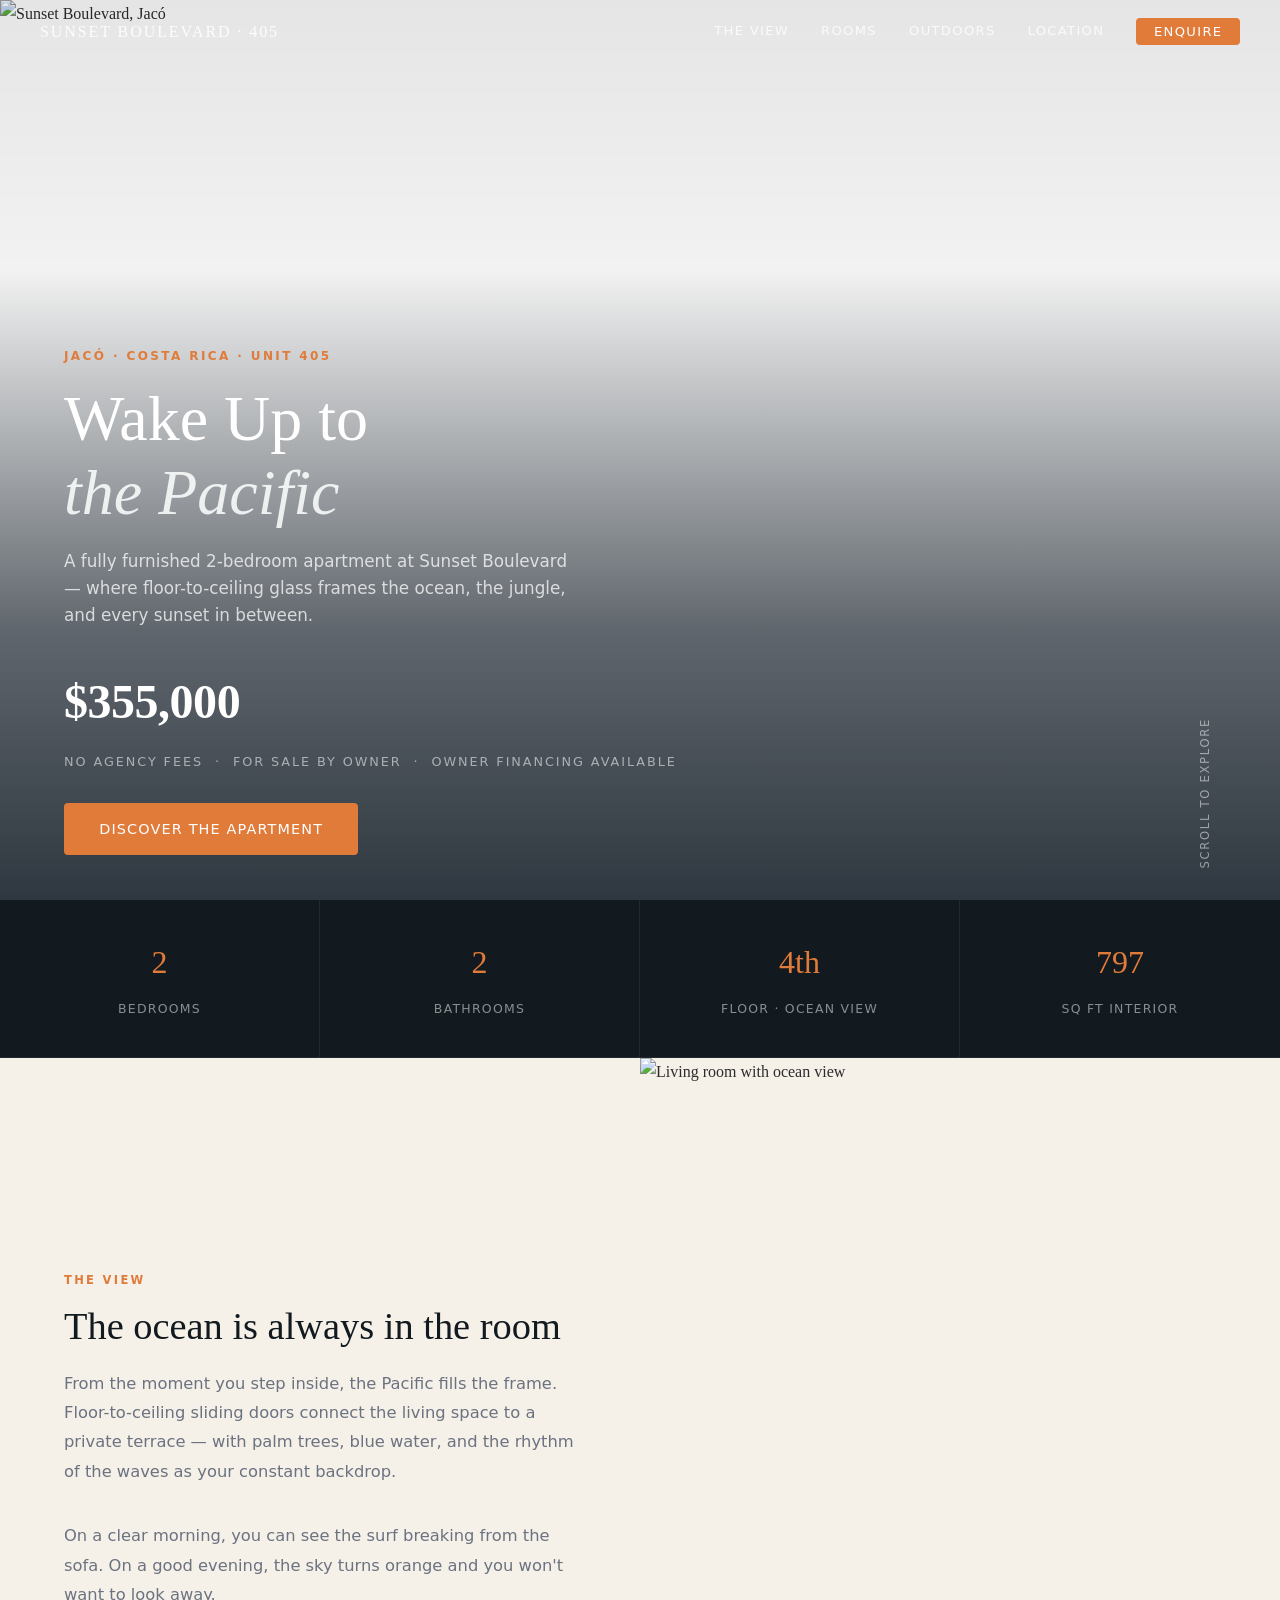
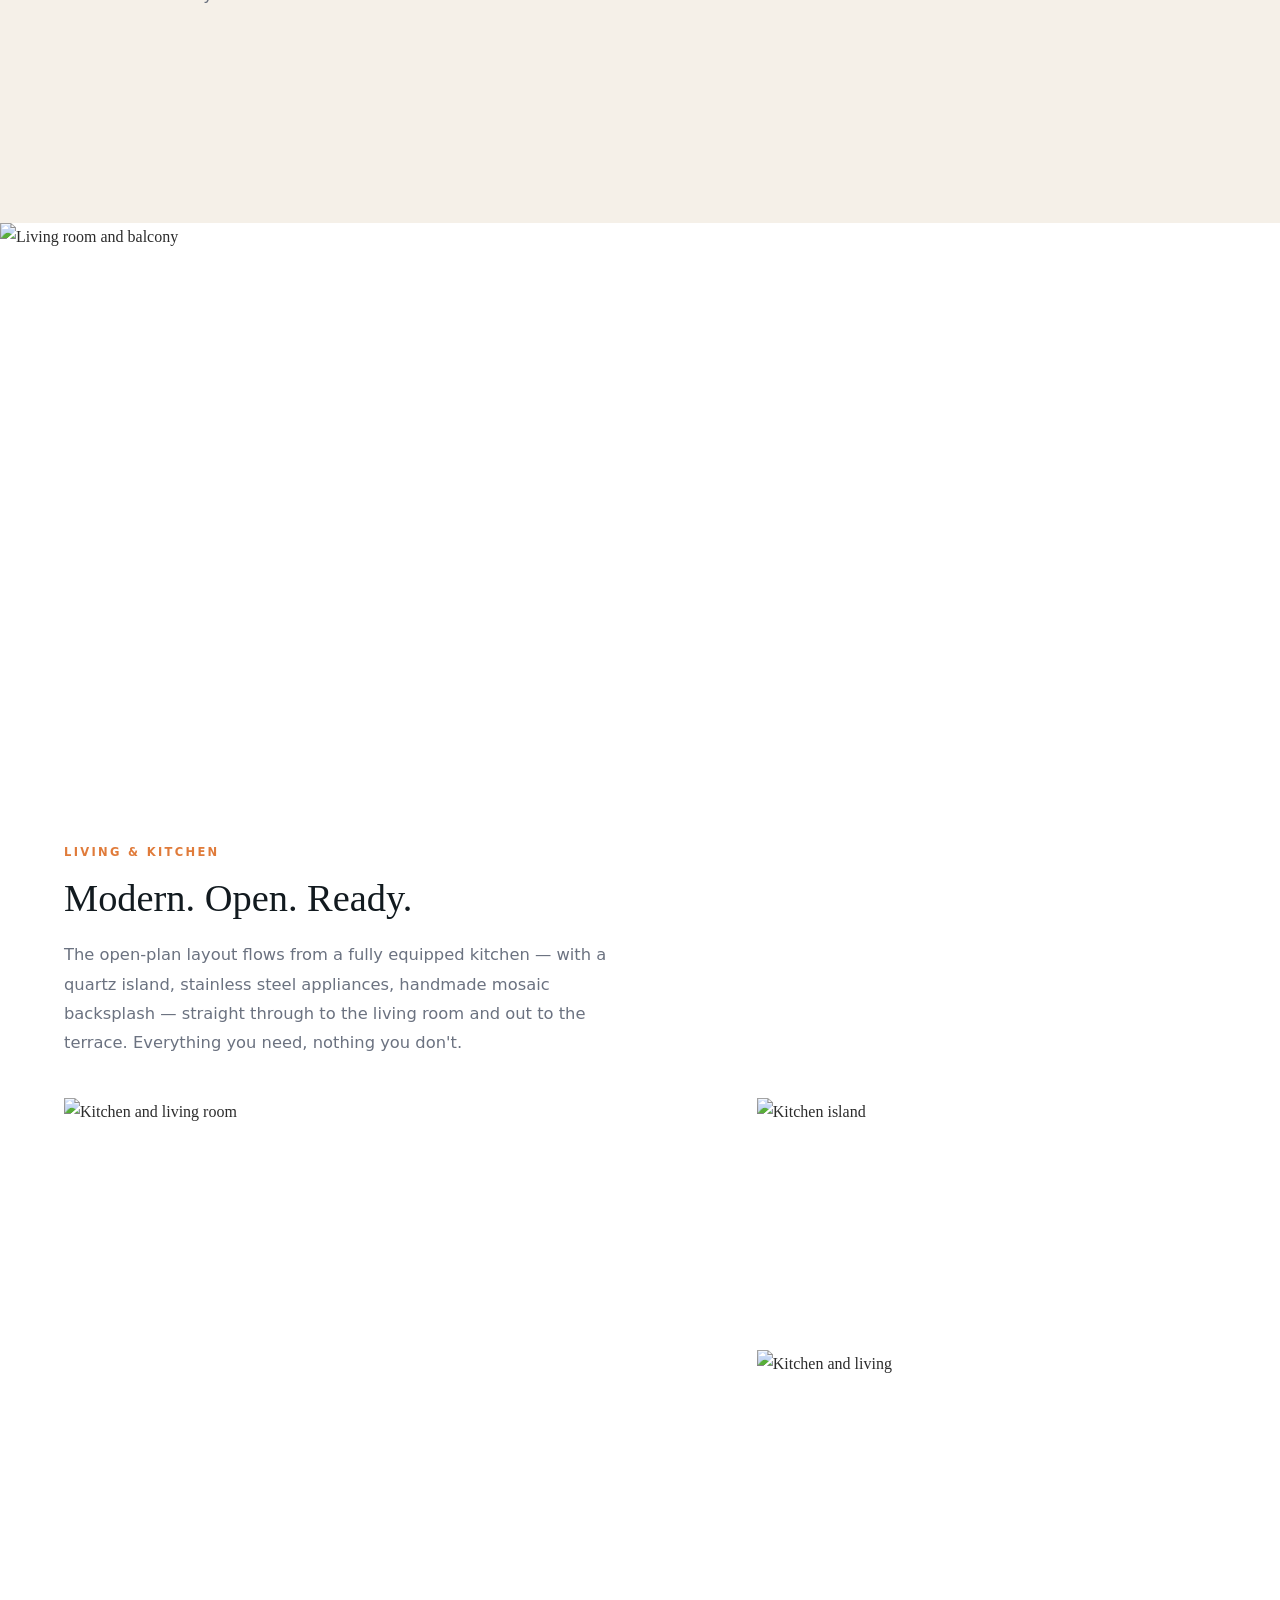
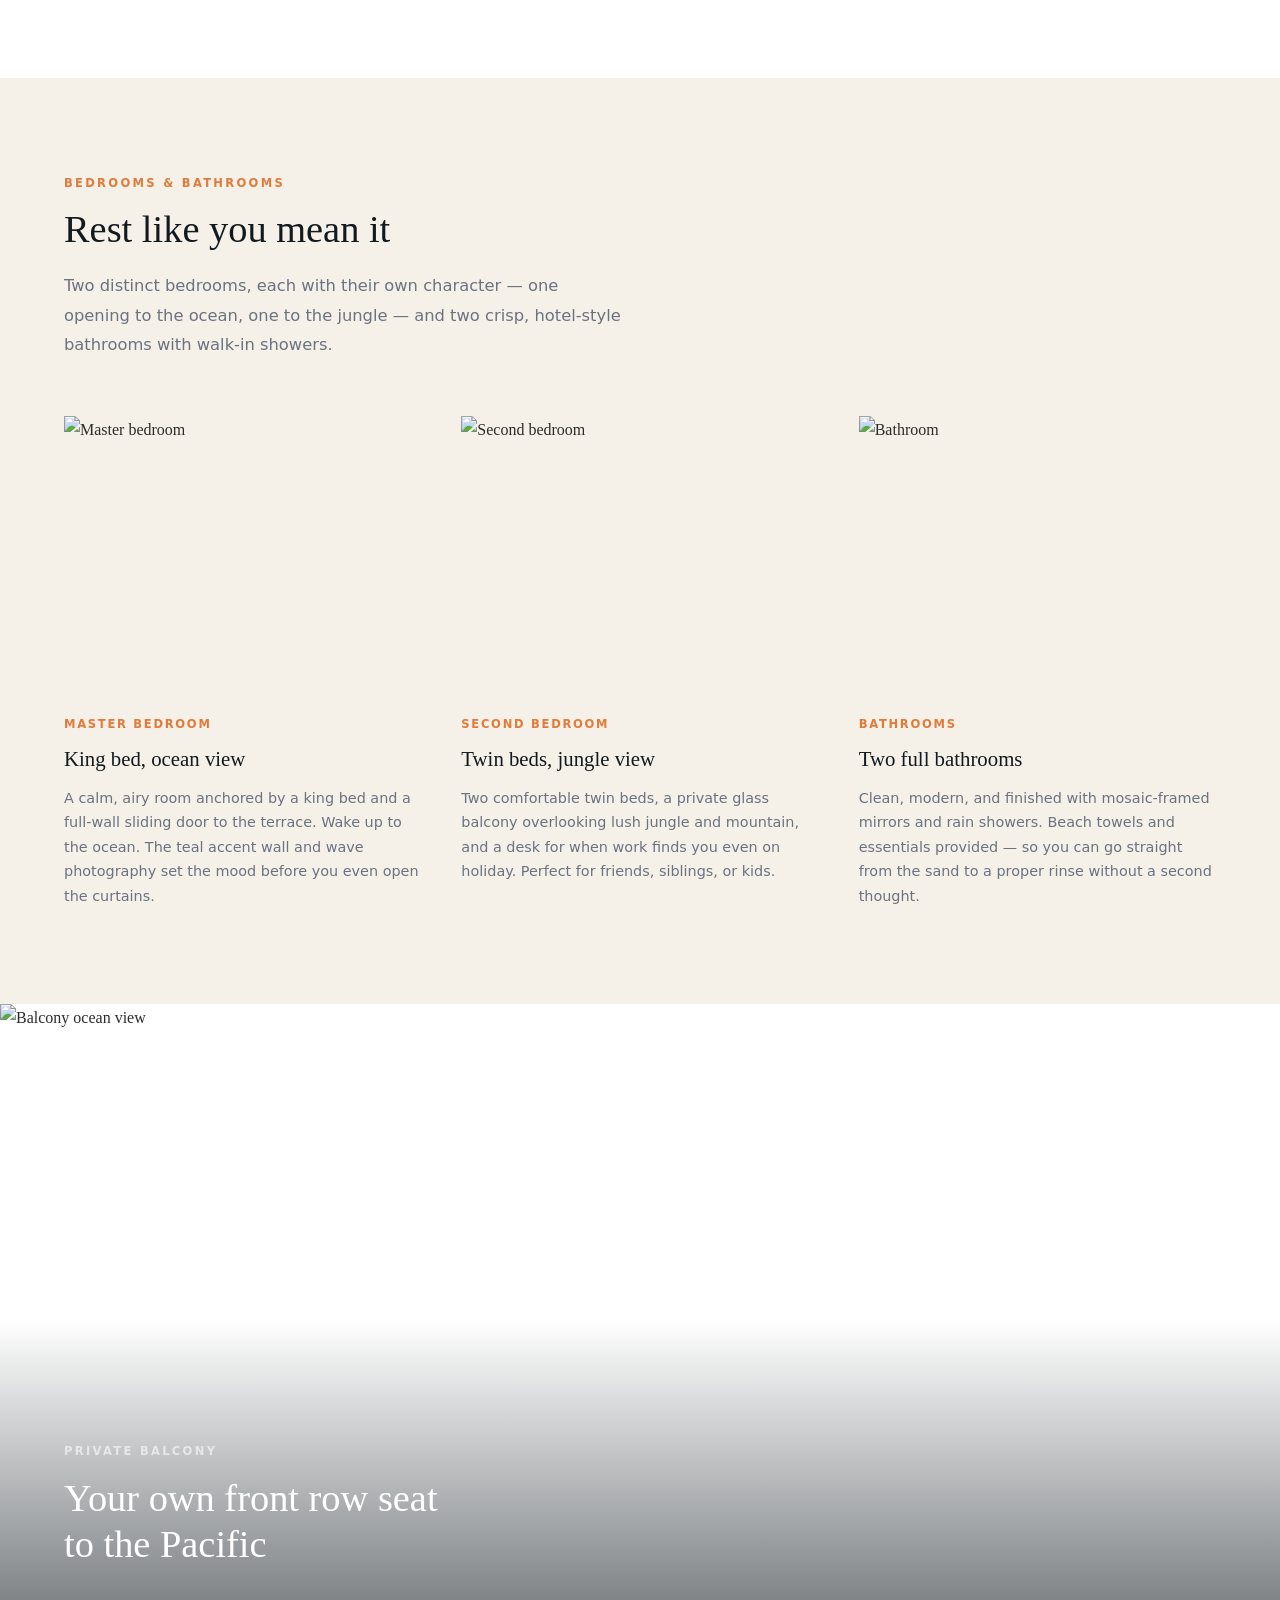
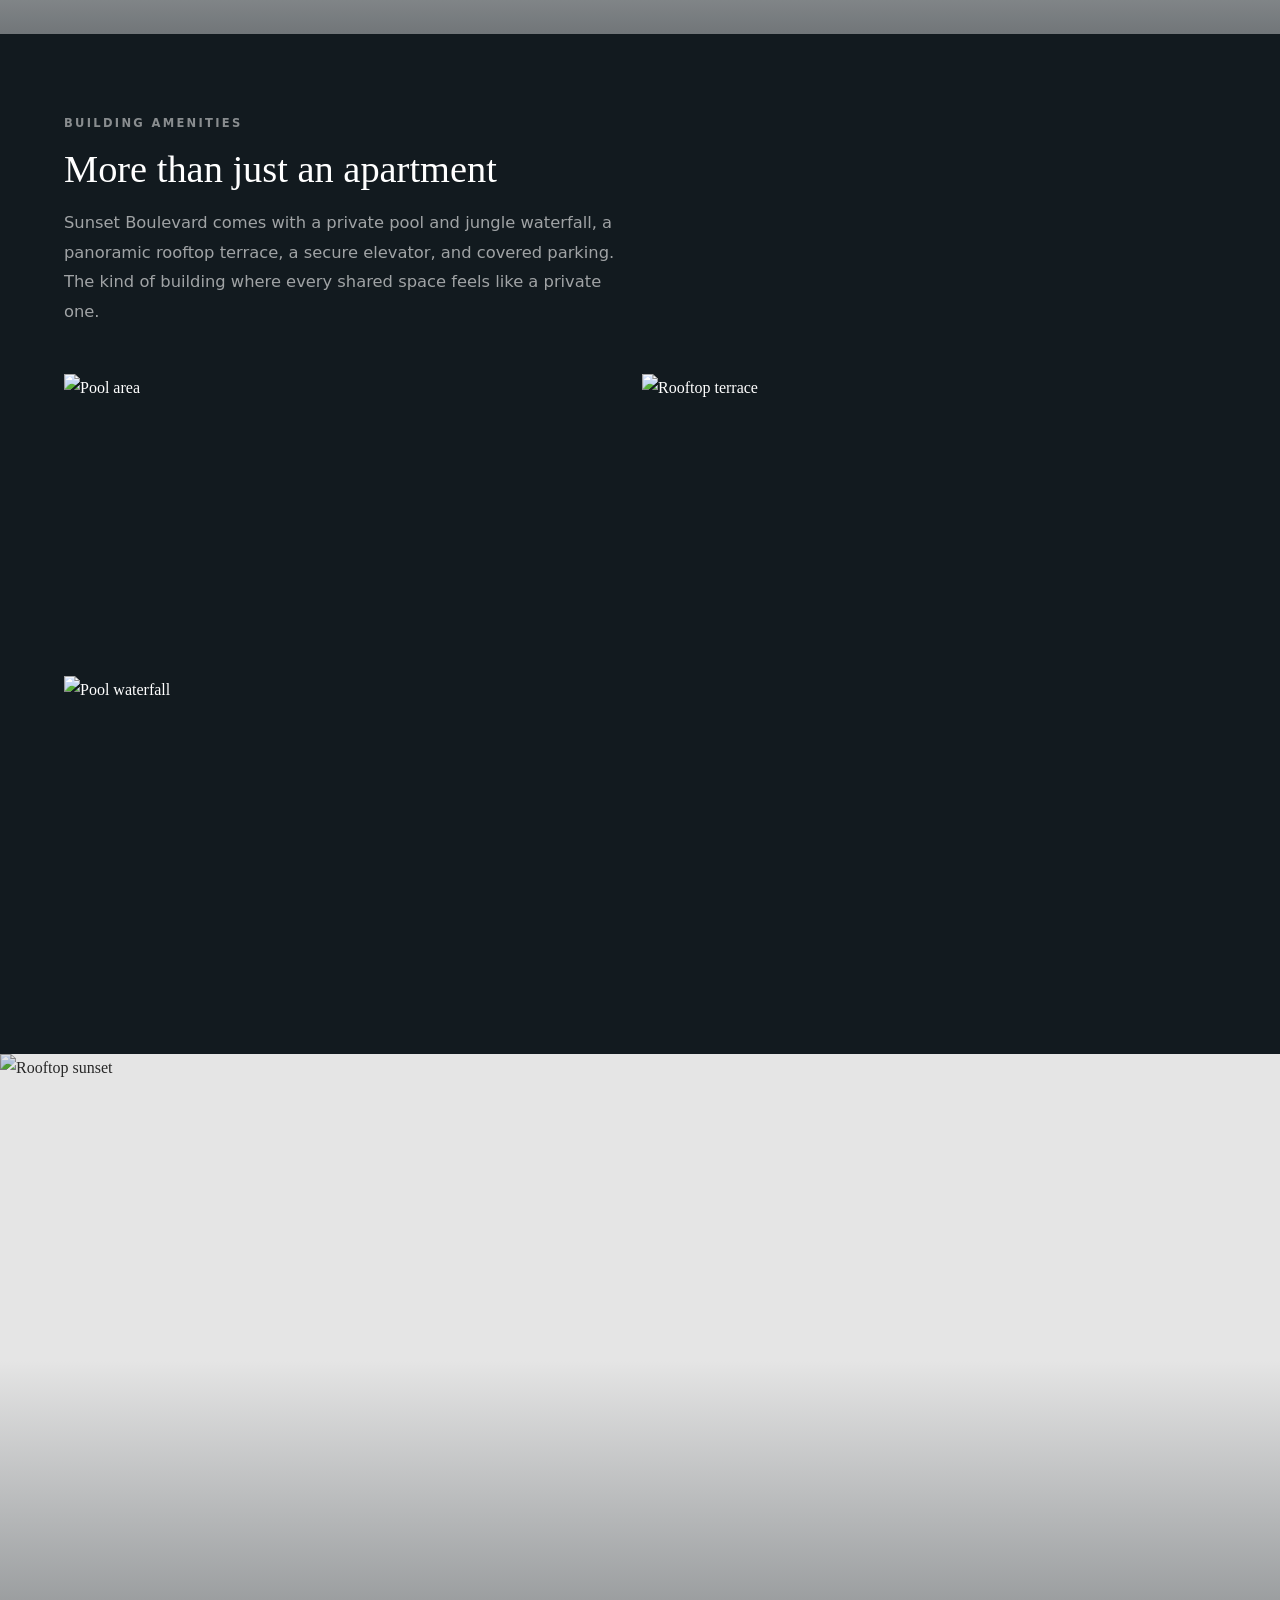
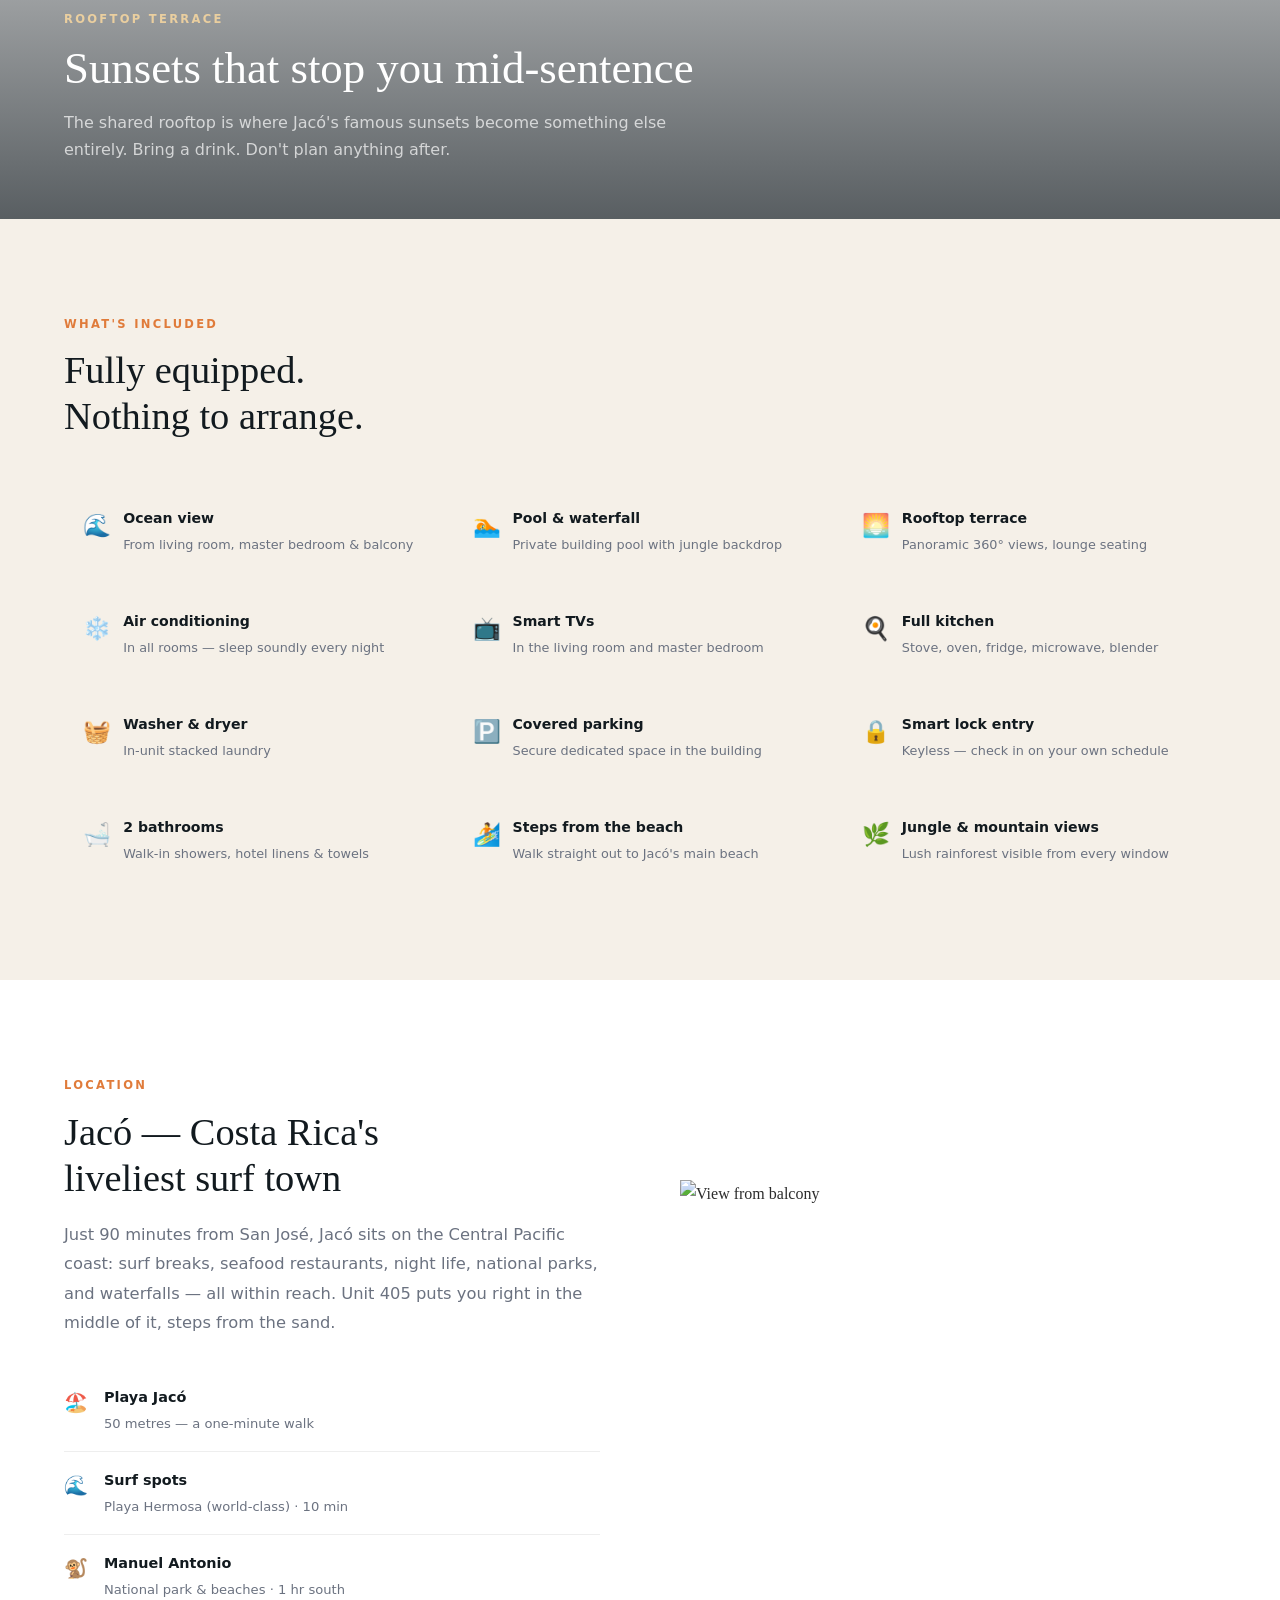
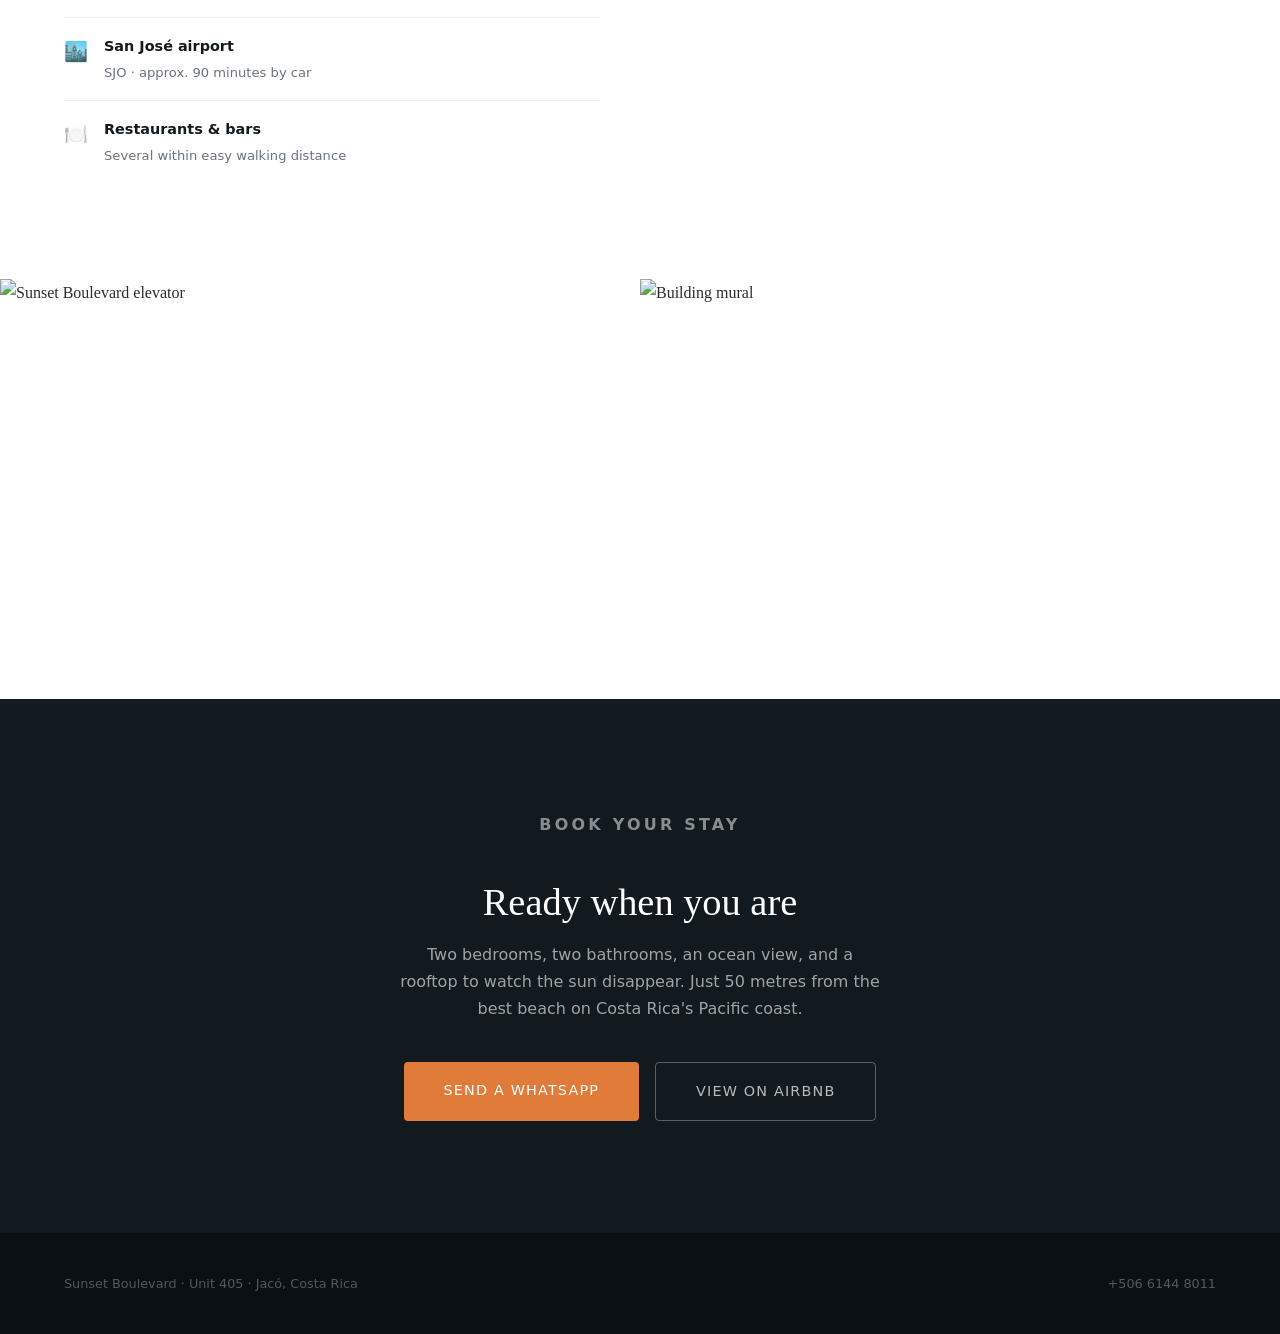
==== index.html @ 49f407f3 "Add files via upload" ====
<!DOCTYPE html>
<html lang="en">
<head>
<meta charset="UTF-8">
<!-- Google Analytics -->
<script async src="https://www.googletagmanager.com/gtag/js?id=G-701SCTSRCR"></script>
<script>
  window.dataLayer = window.dataLayer || [];
  function gtag(){dataLayer.push(arguments);}
  gtag('js', new Date());
  gtag('config', 'G-701SCTSRCR');
</script>
<meta name="viewport" content="width=device-width, initial-scale=1.0">
<title>Sunset Boulevard 405 · Jacó, Costa Rica</title>
<style>
  *, *::before, *::after { box-sizing: border-box; margin: 0; padding: 0; }

  :root {
    --sand: #f5f0e8;
    --ocean: #1a4f6e;
    --ocean-light: #2a7aad;
    --sunset: #e07b3a;
    --dark: #121a1f;
    --text: #2c2c2c;
    --muted: #6b7280;
    --white: #ffffff;
  }

  html { scroll-behavior: smooth; }

  body {
    font-family: 'Georgia', 'Times New Roman', serif;
    background: var(--white);
    color: var(--text);
    line-height: 1.7;
  }

  /* ── NAV ── */
  nav {
    position: fixed; top: 0; left: 0; right: 0; z-index: 100;
    padding: 1.1rem 2.5rem;
    display: flex; align-items: center; justify-content: space-between;
    transition: background 0.4s, box-shadow 0.4s;
  }
  nav.scrolled {
    background: rgba(18, 26, 31, 0.96);
    box-shadow: 0 2px 20px rgba(0,0,0,0.3);
    backdrop-filter: blur(8px);
  }
  .nav-logo {
    font-family: 'Georgia', serif;
    font-size: 1rem;
    letter-spacing: 0.12em;
    text-transform: uppercase;
    color: var(--white);
    text-decoration: none;
    opacity: 0.9;
  }
  .nav-links { display: flex; gap: 2rem; align-items: center; }
  .nav-links a {
    color: rgba(255,255,255,0.8);
    text-decoration: none;
    font-family: system-ui, sans-serif;
    font-size: 0.82rem;
    letter-spacing: 0.1em;
    text-transform: uppercase;
    transition: color 0.2s;
  }
  .nav-links a:hover { color: var(--white); }
  .nav-cta {
    background: var(--sunset);
    color: var(--white) !important;
    padding: 0.45rem 1.1rem;
    border-radius: 4px;
    opacity: 1 !important;
    line-height: 1;
    display: inline-flex;
    align-items: center;
  }

  /* ── HERO ── */
  .hero {
    position: relative;
    height: 100vh; min-height: 600px;
    overflow: hidden;
    display: flex; align-items: flex-end;
  }
  @keyframes kenburns {
    from {
      transform: scale(1.12) translateX(3%);
    }
    to {
      transform: scale(1.0) translateX(0%);
    }
  }
  .hero-img {
    position: absolute; inset: 0;
    width: 100%; height: 100%;
    object-fit: cover;
    object-position: center 30%;
    animation: kenburns 8s ease-out forwards;
    transform-origin: center center;
  }
  .hero-overlay {
    position: absolute; inset: 0;
    background: linear-gradient(
      to bottom,
      rgba(0,0,0,0.1) 0%,
      rgba(0,0,0,0.05) 30%,
      rgba(10,20,30,0.65) 70%,
      rgba(10,20,30,0.85) 100%
    );
  }
  .hero-content {
    position: relative; z-index: 2;
    padding: 0 5vw 5vh;
    max-width: 900px;
  }
  .hero-tag {
    display: inline-block;
    font-family: system-ui, sans-serif;
    font-size: 0.75rem;
    letter-spacing: 0.2em;
    text-transform: uppercase;
    color: var(--sunset);
    margin-bottom: 1rem;
    font-weight: 600;
  }
  .hero h1 {
    font-size: clamp(2.2rem, 5vw, 4rem);
    font-weight: 400;
    color: var(--white);
    line-height: 1.15;
    margin-bottom: 1.2rem;
  }
  .hero h1 em { font-style: italic; color: rgba(255,255,255,0.85); }
  .hero-sub {
    font-family: system-ui, sans-serif;
    font-size: 1.05rem;
    color: rgba(255,255,255,0.75);
    margin-bottom: 2rem;
    max-width: 520px;
    line-height: 1.6;
  }
  .hero-cta {
    display: inline-block;
    background: var(--sunset);
    color: var(--white);
    text-decoration: none;
    padding: 0.85rem 2.2rem;
    font-family: system-ui, sans-serif;
    font-size: 0.9rem;
    letter-spacing: 0.08em;
    text-transform: uppercase;
    border-radius: 4px;
    transition: background 0.2s, transform 0.2s;
  }
  .hero-cta:hover { background: #c96a2a; transform: translateY(-1px); }
  .hero-price {
    margin-bottom: 1.8rem;
  }
  .hero-price-num {
    display: block;
    font-size: clamp(2rem, 4vw, 3rem);
    font-weight: 700;
    color: var(--white);
    letter-spacing: -0.01em;
    margin-bottom: 0.3rem;
  }
  .hero-price-tag {
    font-family: system-ui, sans-serif;
    font-size: 0.8rem;
    letter-spacing: 0.15em;
    text-transform: uppercase;
    color: rgba(255,255,255,0.55);
  }
  .hero-scroll {
    position: absolute; bottom: 2rem; right: 5vw; z-index: 2;
    font-family: system-ui, sans-serif;
    font-size: 0.72rem;
    letter-spacing: 0.15em;
    text-transform: uppercase;
    color: rgba(255,255,255,0.5);
    writing-mode: vertical-rl;
    transform: rotate(180deg);
  }

  /* ── INTRO STRIP ── */
  .intro-strip {
    background: var(--dark);
    color: var(--white);
    display: grid;
    grid-template-columns: repeat(4, 1fr);
    border-bottom: 1px solid rgba(255,255,255,0.07);
  }
  .intro-item {
    padding: 2.2rem 2rem;
    border-right: 1px solid rgba(255,255,255,0.07);
    text-align: center;
  }
  .intro-item:last-child { border-right: none; }
  .intro-num {
    display: block;
    font-size: 2rem;
    font-weight: 400;
    color: var(--sunset);
    margin-bottom: 0.3rem;
  }
  .intro-label {
    font-family: system-ui, sans-serif;
    font-size: 0.78rem;
    letter-spacing: 0.1em;
    text-transform: uppercase;
    color: rgba(255,255,255,0.5);
  }

  /* ── SECTION BASICS ── */
  section { padding: 6rem 5vw; }
  .section-tag {
    font-family: system-ui, sans-serif;
    font-size: 0.72rem;
    letter-spacing: 0.2em;
    text-transform: uppercase;
    color: var(--sunset);
    font-weight: 600;
    margin-bottom: 0.8rem;
  }
  h2 {
    font-size: clamp(1.8rem, 3vw, 2.8rem);
    font-weight: 400;
    color: var(--dark);
    line-height: 1.2;
    margin-bottom: 1.2rem;
  }
  .body-text {
    font-family: system-ui, sans-serif;
    font-size: 1.02rem;
    color: var(--muted);
    max-width: 560px;
    line-height: 1.8;
  }

  /* ── VIEW SECTION ── */
  .view-section {
    background: var(--sand);
    display: grid;
    grid-template-columns: 1fr 1fr;
    gap: 0;
    padding: 0;
    min-height: 85vh;
  }
  .view-text {
    padding: 5rem 4rem;
    display: flex;
    flex-direction: column;
    justify-content: center;
  }
  .view-photo { overflow: hidden; }
  .view-photo img {
    width: 100%; height: 100%;
    object-fit: cover;
    display: block;
    transition: transform 0.8s ease;
  }
  .view-photo img:hover { transform: scale(1.03); }

  /* ── PHOTO GRID ── */
  .photo-grid {
    display: grid;
    gap: 4px;
  }
  .photo-grid.two-col { grid-template-columns: 1fr 1fr; }
  .photo-grid.three-col { grid-template-columns: 1fr 1fr 1fr; }
  .photo-grid.featured { grid-template-columns: 3fr 2fr; }
  .photo-grid.featured-right { grid-template-columns: 2fr 3fr; }

  .photo-grid img {
    width: 100%; height: 100%;
    object-fit: cover;
    display: block;
    transition: transform 0.6s ease, filter 0.4s;
    filter: brightness(0.98);
  }
  .photo-grid img:hover { transform: scale(1.02); filter: brightness(1.04); }

  .grid-cell { overflow: hidden; }
  .grid-cell.tall { min-height: 500px; }
  .grid-cell.medium { min-height: 380px; }
  .grid-cell.short { min-height: 300px; }

  /* ── ROOMS SECTION ── */
  .rooms-section { background: var(--white); }
  .rooms-grid {
    display: grid;
    grid-template-columns: repeat(3, 1fr);
    gap: 2.5rem;
    margin-top: 3.5rem;
  }
  .room-card { }
  .room-photo {
    width: 100%; height: 280px;
    object-fit: cover;
    display: block;
    margin-bottom: 1.2rem;
    transition: transform 0.5s;
    overflow: hidden;
  }
  .room-photo-wrap { overflow: hidden; }
  .room-photo-wrap img {
    width: 100%; height: 280px;
    object-fit: cover;
    display: block;
    transition: transform 0.5s;
  }
  .room-photo-wrap:hover img { transform: scale(1.04); }
  .room-label {
    font-family: system-ui, sans-serif;
    font-size: 0.72rem;
    letter-spacing: 0.15em;
    text-transform: uppercase;
    color: var(--sunset);
    margin-bottom: 0.4rem;
    font-weight: 600;
  }
  .room-title {
    font-size: 1.3rem;
    font-weight: 400;
    color: var(--dark);
    margin-bottom: 0.6rem;
  }
  .room-desc {
    font-family: system-ui, sans-serif;
    font-size: 0.9rem;
    color: var(--muted);
    line-height: 1.7;
  }

  /* ── OUTDOOR SECTION ── */
  .outdoor-section { background: var(--dark); color: var(--white); padding: 0; }
  .outdoor-inner {
    display: grid;
    grid-template-columns: 1fr 1fr;
    min-height: 90vh;
  }
  .outdoor-photos { display: grid; grid-template-rows: 1fr 1fr; gap: 4px; }
  .outdoor-photos img { width: 100%; height: 100%; object-fit: cover; display: block; }
  .outdoor-text {
    padding: 5rem 4rem;
    display: flex; flex-direction: column; justify-content: center;
    background: var(--dark);
  }
  .outdoor-text h2 { color: var(--white); }
  .outdoor-text .body-text { color: rgba(255,255,255,0.6); }

  /* ── AMENITIES ── */
  .amenities-section { background: var(--sand); }
  .amenities-grid {
    display: grid;
    grid-template-columns: repeat(3, 1fr);
    gap: 1rem;
    margin-top: 3rem;
  }
  .amenity {
    display: flex;
    align-items: flex-start;
    gap: 0.75rem;
    padding: 1.2rem;
  }
  .amenity-icon { font-size: 1.4rem; flex-shrink: 0; }
  .amenity-text { }
  .amenity-name {
    font-family: system-ui, sans-serif;
    font-size: 0.88rem;
    font-weight: 600;
    color: var(--dark);
    margin-bottom: 0.2rem;
  }
  .amenity-detail {
    font-family: system-ui, sans-serif;
    font-size: 0.8rem;
    color: var(--muted);
  }

  /* ── ROOFTOP FULL ── */
  .rooftop-hero {
    position: relative;
    height: 80vh;
    overflow: hidden;
  }
  .rooftop-hero img {
    width: 100%; height: 100%;
    object-fit: cover;
    object-position: center 40%;
  }
  .rooftop-hero-overlay {
    position: absolute; inset: 0;
    background: linear-gradient(to top, rgba(18,26,31,0.75) 0%, transparent 60%);
    display: flex; align-items: flex-end;
    padding: 4rem 5vw;
  }
  .rooftop-caption {
    color: var(--white);
    max-width: 600px;
  }
  .rooftop-caption .section-tag { color: rgba(255,255,255,0.6); }
  .rooftop-caption h2 { color: var(--white); margin-bottom: 0.8rem; }
  .rooftop-caption p {
    font-family: system-ui, sans-serif;
    font-size: 1rem;
    color: rgba(255,255,255,0.7);
    line-height: 1.7;
  }

  /* ── LOCATION ── */
  .location-section {
    background: var(--white);
    display: grid;
    grid-template-columns: 1fr 1fr;
    gap: 5rem;
    align-items: center;
  }
  .location-points { margin-top: 2rem; }
  .location-point {
    display: flex; gap: 1rem; align-items: flex-start;
    padding: 1rem 0;
    border-bottom: 1px solid #eee;
  }
  .location-point:last-child { border-bottom: none; }
  .loc-icon { font-size: 1.2rem; flex-shrink: 0; padding-top: 0.1rem; }
  .loc-name {
    font-family: system-ui, sans-serif;
    font-weight: 600; font-size: 0.9rem;
    color: var(--dark); margin-bottom: 0.2rem;
  }
  .loc-detail {
    font-family: system-ui, sans-serif;
    font-size: 0.82rem; color: var(--muted);
  }
  .location-image img {
    width: 100%; height: 480px;
    object-fit: cover; display: block;
  }

  /* ── CTA ── */
  .cta-section {
    background: var(--dark);
    text-align: center;
    padding: 7rem 5vw;
  }
  .cta-section .section-tag { color: rgba(255,255,255,0.5); }
  .cta-section h2 { color: var(--white); margin-bottom: 1rem; }
  .cta-section p {
    font-family: system-ui, sans-serif;
    color: rgba(255,255,255,0.6);
    font-size: 1rem;
    max-width: 480px;
    margin: 0 auto 2.5rem;
    line-height: 1.7;
  }
  .cta-buttons { display: flex; gap: 1rem; justify-content: center; flex-wrap: wrap; }
  .btn-primary {
    display: inline-block;
    background: var(--sunset);
    color: var(--white);
    text-decoration: none;
    padding: 1rem 2.5rem;
    font-family: system-ui, sans-serif;
    font-size: 0.9rem;
    letter-spacing: 0.08em;
    text-transform: uppercase;
    border-radius: 4px;
    transition: background 0.2s;
  }
  .btn-primary:hover { background: #c96a2a; }
  .btn-ghost {
    display: inline-block;
    border: 1px solid rgba(255,255,255,0.3);
    color: rgba(255,255,255,0.7);
    text-decoration: none;
    padding: 1rem 2.5rem;
    font-family: system-ui, sans-serif;
    font-size: 0.9rem;
    letter-spacing: 0.08em;
    text-transform: uppercase;
    border-radius: 4px;
    transition: border-color 0.2s, color 0.2s;
  }
  .btn-ghost:hover { border-color: rgba(255,255,255,0.7); color: var(--white); }

  /* ── FOOTER ── */
  footer {
    background: #0a1014;
    padding: 2.5rem 5vw;
    display: flex; align-items: center; justify-content: space-between;
    flex-wrap: wrap; gap: 1rem;
  }
  footer p {
    font-family: system-ui, sans-serif;
    font-size: 0.8rem;
    color: rgba(255,255,255,0.3);
  }
  footer a { color: rgba(255,255,255,0.3); text-decoration: none; }
  footer a:hover { color: rgba(255,255,255,0.6); }

  /* ── RESPONSIVE ── */
  @media (max-width: 900px) {
    /* Nav — hide links, keep Enquire button */
    .nav-links a:not(.nav-cta) { display: none; }

    /* Stats strip */
    .intro-strip { grid-template-columns: repeat(2, 1fr); }
    .intro-item { padding: 1.4rem 1rem; }

    /* Sections padding */
    section { padding: 3.5rem 1.5rem; }

    /* View section */
    .view-section { grid-template-columns: 1fr; }
    .view-text { padding: 3rem 1.5rem; }
    .view-photo { min-height: 300px; }
    .view-photo img { height: 300px; }

    /* Kitchen grid — single column */
    .kitchen-grid { grid-template-columns: 1fr !important; min-height: unset !important; }
    .kitchen-grid > div:first-child { min-height: 280px; }
    .kitchen-grid > div:last-child { grid-template-rows: 1fr 1fr; }
    .kitchen-grid > div:last-child > div { min-height: 200px; }

    /* Rooms */
    .rooms-grid { grid-template-columns: 1fr; }
    .room-photo-wrap img { height: 220px; }

    /* Outdoor grid — single column */
    .outdoor-grid { grid-template-columns: 1fr !important; min-height: unset !important; }
    .outdoor-grid > div:first-child > div { min-height: 220px; }
    .outdoor-grid > div:last-child { min-height: 260px; }

    /* Building duo — single column, lift verbergen */
    .building-duo { grid-template-columns: 1fr !important; height: unset !important; }
    .building-duo > div { height: 320px; }
    .elevator-div { display: none !important; }

    /* Location */
    .location-section { grid-template-columns: 1fr; gap: 2rem; }
    .location-image img { height: 280px; }

    /* Amenities */
    .amenities-grid { grid-template-columns: 1fr; }

    /* Full-width banners */
    .rooftop-hero { height: 55vh; }

    /* Photo grids */
    .photo-grid.three-col { grid-template-columns: 1fr 1fr; }
    .photo-grid.featured, .photo-grid.featured-right { grid-template-columns: 1fr; }

    /* Hero price */
    .hero-price-num { font-size: 2rem; }

    /* CTA buttons */
    .cta-buttons { flex-direction: column; align-items: center; }
    .btn-primary, .btn-ghost { width: 100%; max-width: 300px; text-align: center; }

    /* Location grid — collapse to single column */
    .location-grid { grid-template-columns: 1fr !important; gap: 2rem !important; }
    .location-image { order: -1; }
    .location-image img { height: 260px; object-position: center 40%; }

    /* Photo object-positions on mobile — show the good stuff */
    .img-balcony { object-position: center 80% !important; }
    .img-sunset  { object-position: center 20% !important; }
    .img-living  { object-position: center 15% !important; }

    /* Hero — minder hoog op mobiel */
    .hero { height: 75vh; min-height: 480px; }
  }
</style>
</head>
<body>

<!-- NAV -->
<nav id="navbar">
  <a class="nav-logo" href="#">Sunset Boulevard · 405</a>
  <div class="nav-links">
    <a href="#view">The View</a>
    <a href="#rooms">Rooms</a>
    <a href="#outdoor">Outdoors</a>
    <a href="#location">Location</a>
    <a href="https://wa.me/50661448011?text=Hi%2C%20I'm%20interested%20in%20Sunset%20Boulevard%20405%20in%20Jac%C3%B3" class="nav-cta" target="_blank">Enquire</a>
  </div>
</nav>

<!-- HERO -->
<div class="hero">
  <img class="hero-img" src="ad59e33c-6af9-4328-95ad-79aaa82d9bc0.jpeg" alt="Sunset Boulevard, Jacó">
  <div class="hero-overlay"></div>
  <div class="hero-content">
    <span class="hero-tag">Jacó · Costa Rica · Unit 405</span>
    <h1>Wake Up to<br><em>the Pacific</em></h1>
    <p class="hero-sub">A fully furnished 2-bedroom apartment at Sunset Boulevard — where floor-to-ceiling glass frames the ocean, the jungle, and every sunset in between.</p>
    <div class="hero-price">
      <span class="hero-price-num">$355,000</span>
      <span class="hero-price-tag">No agency fees &nbsp;·&nbsp; For sale by owner &nbsp;·&nbsp; Owner financing available</span>
    </div>
    <a class="hero-cta" href="#view">Discover the apartment</a>
  </div>
  <span class="hero-scroll">Scroll to explore</span>
</div>

<!-- STATS STRIP -->
<div class="intro-strip">
  <div class="intro-item">
    <span class="intro-num">2</span>
    <span class="intro-label">Bedrooms</span>
  </div>
  <div class="intro-item">
    <span class="intro-num">2</span>
    <span class="intro-label">Bathrooms</span>
  </div>
  <div class="intro-item">
    <span class="intro-num">4th</span>
    <span class="intro-label">Floor · Ocean View</span>
  </div>
  <div class="intro-item">
    <span class="intro-num">797</span>
    <span class="intro-label">sq ft interior</span>
  </div>
</div>

<!-- THE VIEW -->
<section id="view" class="view-section">
  <div class="view-text">
    <p class="section-tag">The View</p>
    <h2>The ocean is always in the room</h2>
    <p class="body-text">From the moment you step inside, the Pacific fills the frame. Floor-to-ceiling sliding doors connect the living space to a private terrace — with palm trees, blue water, and the rhythm of the waves as your constant backdrop.</p>
    <br>
    <p class="body-text" style="margin-top: 0.5rem;">On a clear morning, you can see the surf breaking from the sofa. On a good evening, the sky turns orange and you won't want to look away.</p>
  </div>
  <div class="view-photo">
    <img src="fef8bca5-f09c-41ed-9ae8-1b43373f49d7.jpeg" alt="Living room with ocean view">
  </div>
</section>

<!-- SECOND VIEW PHOTO - FULL WIDTH -->
<div style="height: 60vh; overflow: hidden;">
  <img class="img-living" src="f3304078-b0c9-4e36-9026-95125cd37918.jpeg" alt="Living room and balcony" style="width:100%;height:100%;object-fit:cover;object-position:center 50%;display:block;">
</div>

<!-- KITCHEN & LIVING -->
<section style="padding: 5rem 5vw; background: var(--white);">
  <p class="section-tag">Living & Kitchen</p>
  <h2>Modern. Open. Ready.</h2>
  <p class="body-text">The open-plan layout flows from a fully equipped kitchen — with a quartz island, stainless steel appliances, handmade mosaic backsplash — straight through to the living room and out to the terrace. Everything you need, nothing you don't.</p>

  <div class="kitchen-grid" style="margin-top: 2.5rem; display: grid; grid-template-columns: 3fr 2fr; gap: 4px; min-height: 500px;">
    <div class="grid-cell" style="overflow:hidden;">
      <img src="17381b62-4641-42cc-b355-e99e73ac1e29.jpeg" alt="Kitchen and living room" style="width:100%;height:100%;object-fit:cover;display:block;transition:transform 0.6s;" onmouseover="this.style.transform='scale(1.02)'" onmouseout="this.style.transform='scale(1)'">
    </div>
    <div style="display:grid;grid-template-rows:1fr 1fr;gap:4px;">
      <div class="grid-cell" style="overflow:hidden;">
        <img src="455d2378-983f-4ce0-aa75-d3c636359148.jpeg" alt="Kitchen island" style="width:100%;height:100%;object-fit:cover;display:block;transition:transform 0.6s;" onmouseover="this.style.transform='scale(1.02)'" onmouseout="this.style.transform='scale(1)'">
      </div>
      <div class="grid-cell" style="overflow:hidden;">
        <img src="272b14d5-4578-4b27-a450-5780f5cbe3ec.jpeg" alt="Kitchen and living" style="width:100%;height:100%;object-fit:cover;display:block;transition:transform 0.6s;" onmouseover="this.style.transform='scale(1.02)'" onmouseout="this.style.transform='scale(1)'">
      </div>
    </div>
  </div>
</section>

<!-- ROOMS -->
<section id="rooms" class="rooms-section" style="background: var(--sand);">
  <p class="section-tag">Bedrooms & Bathrooms</p>
  <h2>Rest like you mean it</h2>
  <p class="body-text">Two distinct bedrooms, each with their own character — one opening to the ocean, one to the jungle — and two crisp, hotel-style bathrooms with walk-in showers.</p>

  <div class="rooms-grid">
    <div class="room-card">
      <div class="room-photo-wrap">
        <img src="d546d4b7-ca32-485e-ae52-92e5779c882f.jpeg" alt="Master bedroom">
      </div>
      <p class="room-label" style="margin-top:1.2rem;">Master Bedroom</p>
      <h3 class="room-title">King bed, ocean view</h3>
      <p class="room-desc">A calm, airy room anchored by a king bed and a full-wall sliding door to the terrace. Wake up to the ocean. The teal accent wall and wave photography set the mood before you even open the curtains.</p>
    </div>
    <div class="room-card">
      <div class="room-photo-wrap">
        <img src="1e10a6f4-a9c4-4a00-baa2-9f46baf1a775.jpeg" alt="Second bedroom">
      </div>
      <p class="room-label" style="margin-top:1.2rem;">Second Bedroom</p>
      <h3 class="room-title">Twin beds, jungle view</h3>
      <p class="room-desc">Two comfortable twin beds, a private glass balcony overlooking lush jungle and mountain, and a desk for when work finds you even on holiday. Perfect for friends, siblings, or kids.</p>
    </div>
    <div class="room-card">
      <div class="room-photo-wrap">
        <img src="1e840b0c-0308-4a41-ada9-0b6bddcb2829.jpeg" alt="Bathroom">
      </div>
      <p class="room-label" style="margin-top:1.2rem;">Bathrooms</p>
      <h3 class="room-title">Two full bathrooms</h3>
      <p class="room-desc">Clean, modern, and finished with mosaic-framed mirrors and rain showers. Beach towels and essentials provided — so you can go straight from the sand to a proper rinse without a second thought.</p>
    </div>
  </div>
</section>

<!-- BALCONY -->
<div style="height: 70vh; overflow: hidden; position: relative;">
  <img class="img-balcony" src="61760c85-1602-456e-9480-4fe37cd1b17f.jpeg" alt="Balcony ocean view" style="width:100%;height:100%;object-fit:cover;object-position:center 60%;display:block;">
  <div style="position:absolute;inset:0;background:linear-gradient(to top, rgba(18,26,31,0.6) 0%, transparent 50%);display:flex;align-items:flex-end;padding:3rem 5vw;">
    <div>
      <p class="section-tag" style="color:rgba(255,255,255,0.6);">Private Balcony</p>
      <h2 style="color:white;font-size:clamp(1.6rem,3vw,2.4rem);">Your own front row seat<br>to the Pacific</h2>
    </div>
  </div>
</div>

<!-- OUTDOOR / BUILDING AMENITIES -->
<section id="outdoor" style="background: var(--dark); padding: 5rem 5vw; color: white;">
  <p class="section-tag" style="color:rgba(255,255,255,0.5);">Building Amenities</p>
  <h2 style="color:white;margin-bottom:1rem;">More than just an apartment</h2>
  <p class="body-text" style="color:rgba(255,255,255,0.6);margin-bottom:3rem;">Sunset Boulevard comes with a private pool and jungle waterfall, a panoramic rooftop terrace, a secure elevator, and covered parking. The kind of building where every shared space feels like a private one.</p>

  <div class="outdoor-grid" style="display:grid;grid-template-columns:1fr 1fr;gap:4px;min-height:600px;">
    <div style="display:grid;grid-template-rows:1fr 1fr;gap:4px;">
      <div style="overflow:hidden;">
        <img src="809c9e78-4b25-4f17-915c-82d30fa41ac6.jpeg" alt="Pool area" style="width:100%;height:100%;object-fit:cover;display:block;">
      </div>
      <div style="overflow:hidden;">
        <img src="992c5aac-d3f4-46e6-9da6-d005acb0e86e.jpeg" alt="Pool waterfall" style="width:100%;height:100%;object-fit:cover;display:block;">
      </div>
    </div>
    <div style="overflow:hidden;">
      <img src="8b360167-4c9a-4086-b8e8-f53cd78207d5.jpeg" alt="Rooftop terrace" style="width:100%;height:100%;object-fit:cover;object-position:center;display:block;">
    </div>
  </div>
</section>

<!-- ROOFTOP SUNSET - FULL WIDTH -->
<div style="height: 85vh; overflow: hidden; position: relative;">
  <img class="img-sunset" src="acd9a0d8-d0d2-49e2-a284-00be756a7051.jpeg" alt="Rooftop sunset" style="width:100%;height:100%;object-fit:cover;object-position:center 30%;display:block;">
  <div style="position:absolute;inset:0;background:linear-gradient(to top, rgba(18,26,31,0.7) 0%, rgba(0,0,0,0.1) 60%);">
    <div style="position:absolute;bottom:3.5rem;left:5vw;right:5vw;max-width:640px;">
      <p class="section-tag" style="color:rgba(255,220,160,0.8);">Rooftop Terrace</p>
      <h2 style="color:white;font-size:clamp(1.8rem,3.5vw,3rem);margin-bottom:0.8rem;">Sunsets that stop you mid-sentence</h2>
      <p style="font-family:system-ui,sans-serif;color:rgba(255,255,255,0.7);font-size:1rem;line-height:1.7;">The shared rooftop is where Jacó's famous sunsets become something else entirely. Bring a drink. Don't plan anything after.</p>
    </div>
  </div>
</div>

<!-- AMENITIES -->
<section class="amenities-section">
  <p class="section-tag">What's Included</p>
  <h2>Fully equipped.<br>Nothing to arrange.</h2>
  <div class="amenities-grid">
    <div class="amenity"><span class="amenity-icon">🌊</span><div><p class="amenity-name">Ocean view</p><p class="amenity-detail">From living room, master bedroom & balcony</p></div></div>
    <div class="amenity"><span class="amenity-icon">🏊</span><div><p class="amenity-name">Pool & waterfall</p><p class="amenity-detail">Private building pool with jungle backdrop</p></div></div>
    <div class="amenity"><span class="amenity-icon">🌅</span><div><p class="amenity-name">Rooftop terrace</p><p class="amenity-detail">Panoramic 360° views, lounge seating</p></div></div>
    <div class="amenity"><span class="amenity-icon">❄️</span><div><p class="amenity-name">Air conditioning</p><p class="amenity-detail">In all rooms — sleep soundly every night</p></div></div>
    <div class="amenity"><span class="amenity-icon">📺</span><div><p class="amenity-name">Smart TVs</p><p class="amenity-detail">In the living room and master bedroom</p></div></div>
    <div class="amenity"><span class="amenity-icon">🍳</span><div><p class="amenity-name">Full kitchen</p><p class="amenity-detail">Stove, oven, fridge, microwave, blender</p></div></div>
    <div class="amenity"><span class="amenity-icon">🧺</span><div><p class="amenity-name">Washer & dryer</p><p class="amenity-detail">In-unit stacked laundry</p></div></div>
    <div class="amenity"><span class="amenity-icon">🅿️</span><div><p class="amenity-name">Covered parking</p><p class="amenity-detail">Secure dedicated space in the building</p></div></div>
    <div class="amenity"><span class="amenity-icon">🔒</span><div><p class="amenity-name">Smart lock entry</p><p class="amenity-detail">Keyless — check in on your own schedule</p></div></div>
    <div class="amenity"><span class="amenity-icon">🛁</span><div><p class="amenity-name">2 bathrooms</p><p class="amenity-detail">Walk-in showers, hotel linens & towels</p></div></div>
    <div class="amenity"><span class="amenity-icon">🏄</span><div><p class="amenity-name">Steps from the beach</p><p class="amenity-detail">Walk straight out to Jacó's main beach</p></div></div>
    <div class="amenity"><span class="amenity-icon">🌿</span><div><p class="amenity-name">Jungle & mountain views</p><p class="amenity-detail">Lush rainforest visible from every window</p></div></div>
  </div>
</section>

<!-- LOCATION -->
<section id="location" style="padding: 6rem 5vw; background: white;">
  <div class="location-grid" style="display:grid;grid-template-columns:1fr 1fr;gap:5rem;align-items:center;">
    <div>
      <p class="section-tag">Location</p>
      <h2>Jacó — Costa Rica's<br>liveliest surf town</h2>
      <p class="body-text">Just 90 minutes from San José, Jacó sits on the Central Pacific coast: surf breaks, seafood restaurants, night life, national parks, and waterfalls — all within reach. Unit 405 puts you right in the middle of it, steps from the sand.</p>

      <div style="margin-top:2rem;">
        <div class="location-point">
          <span class="loc-icon">🏖️</span>
          <div><p class="loc-name">Playa Jacó</p><p class="loc-detail">50 metres — a one-minute walk</p></div>
        </div>
        <div class="location-point">
          <span class="loc-icon">🌊</span>
          <div><p class="loc-name">Surf spots</p><p class="loc-detail">Playa Hermosa (world-class) · 10 min</p></div>
        </div>
        <div class="location-point">
          <span class="loc-icon">🐒</span>
          <div><p class="loc-name">Manuel Antonio</p><p class="loc-detail">National park & beaches · 1 hr south</p></div>
        </div>
        <div class="location-point">
          <span class="loc-icon">🏙️</span>
          <div><p class="loc-name">San José airport</p><p class="loc-detail">SJO · approx. 90 minutes by car</p></div>
        </div>
        <div class="location-point">
          <span class="loc-icon">🍽️</span>
          <div><p class="loc-name">Restaurants & bars</p><p class="loc-detail">Several within easy walking distance</p></div>
        </div>
      </div>
    </div>
    <div style="overflow:hidden;">
      <img src="43f771bc-f358-4fe6-a3be-9dafa0c2ece5.jpeg" alt="View from balcony" style="width:100%;height:500px;object-fit:cover;display:block;">
    </div>
  </div>
</section>

<!-- BUILDING DETAIL -->
<div class="building-duo" style="display:grid;grid-template-columns:1fr 1fr;height:420px;" id="building-duo">
  <div class="elevator-div" style="overflow:hidden;">
    <img src="b19fa873-312e-431d-83a4-a6eb02e66850.jpeg" alt="Sunset Boulevard elevator" style="width:100%;height:100%;object-fit:cover;display:block;">
  </div>
  <div style="overflow:hidden;">
    <img src="6f054b4b-5bbb-4a57-b471-fced257c2812.jpeg" alt="Building mural" style="width:100%;height:100%;object-fit:cover;object-position:center 60%;display:block;">
  </div>
</div>

<!-- CTA -->
<section id="contact" class="cta-section">
  <p class="section-tag">Book Your Stay</p>
  <h2>Ready when you are</h2>
  <p>Two bedrooms, two bathrooms, an ocean view, and a rooftop to watch the sun disappear. Just 50 metres from the best beach on Costa Rica's Pacific coast.</p>
  <div class="cta-buttons">
    <a href="https://wa.me/50661448011?text=Hi%2C%20I'm%20interested%20in%20Sunset%20Boulevard%20405%20in%20Jac%C3%B3" class="btn-primary" target="_blank">Send a WhatsApp</a>
    <a href="https://airbnb.com/h/sunset-blvd" class="btn-ghost" target="_blank">View on Airbnb</a>
  </div>
</section>

<!-- FOOTER -->
<footer>
  <p>Sunset Boulevard · Unit 405 · Jacó, Costa Rica</p>
  <p><a href="https://wa.me/50661448011">+506 6144 8011</a></p>
</footer>

<script>
  // Sticky nav
  const navbar = document.getElementById('navbar');
  window.addEventListener('scroll', () => {
    navbar.classList.toggle('scrolled', window.scrollY > 60);
  });
</script>
</body>
</html>
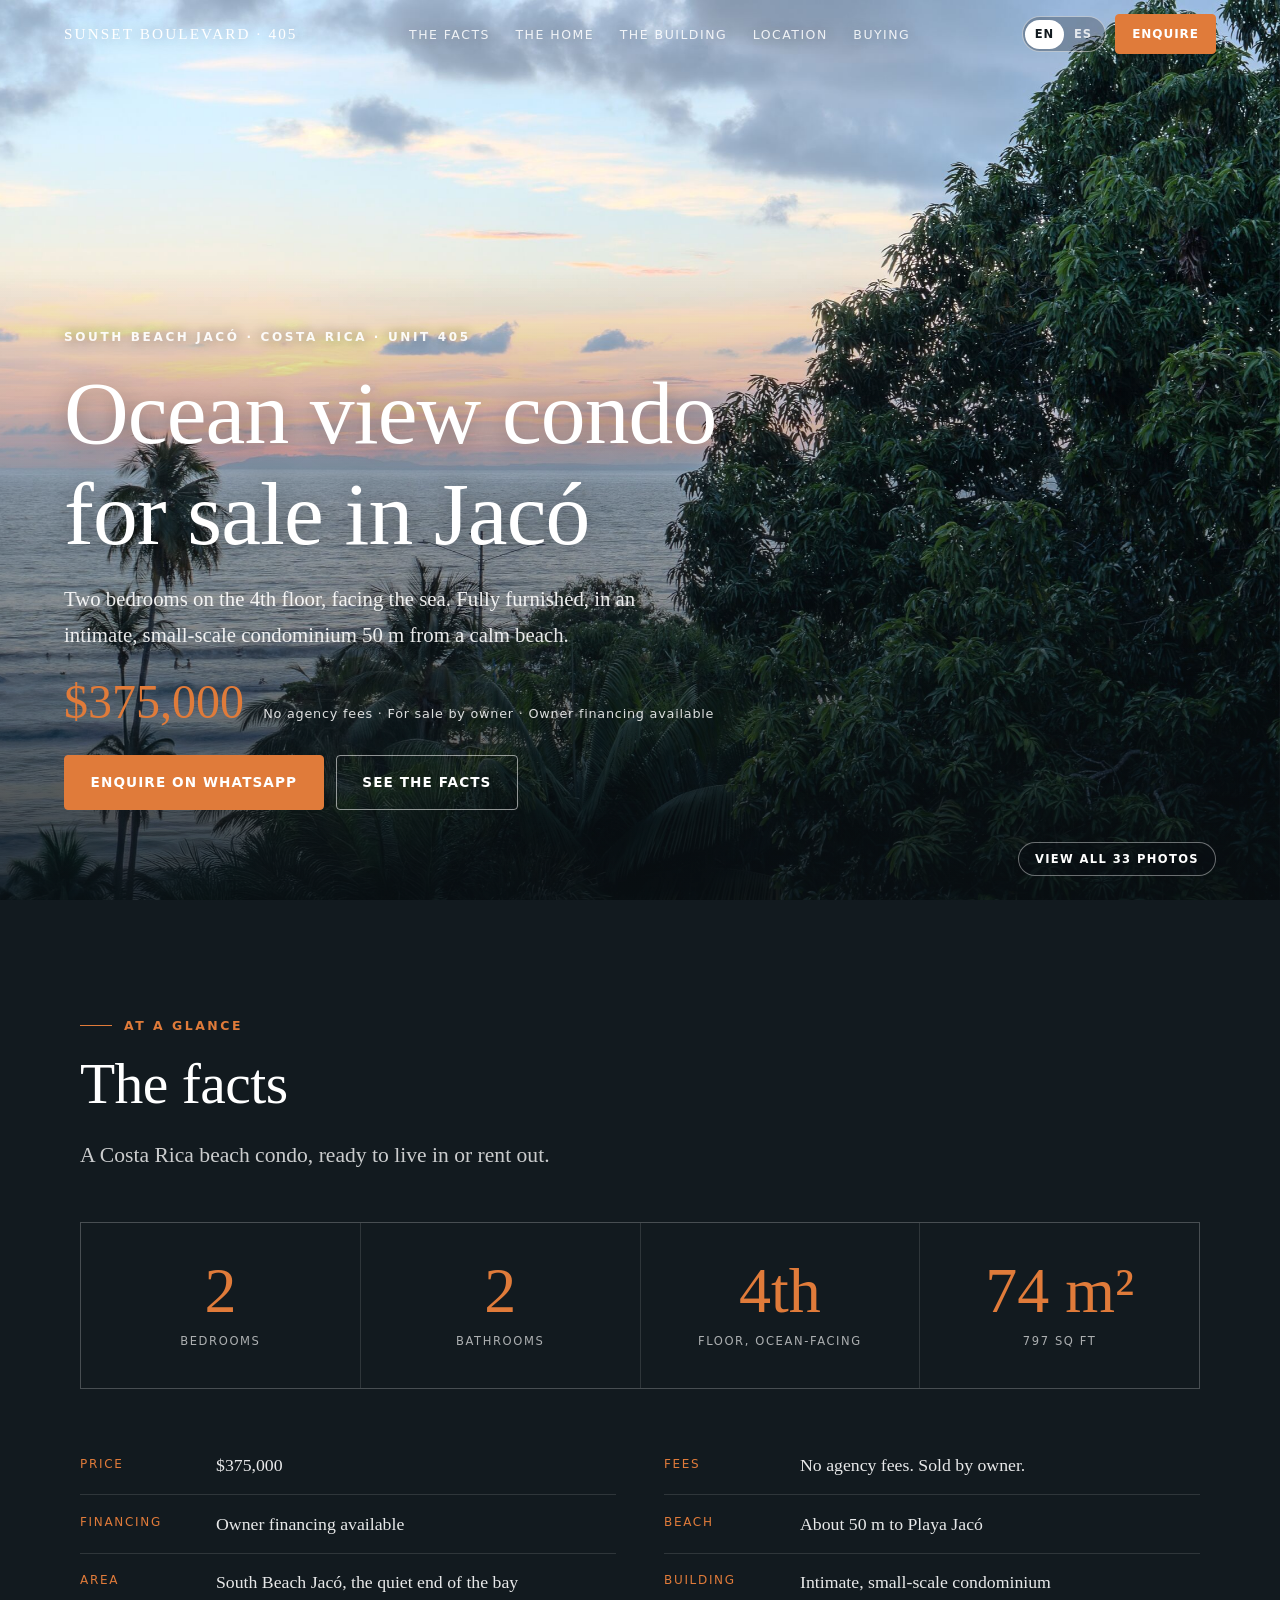
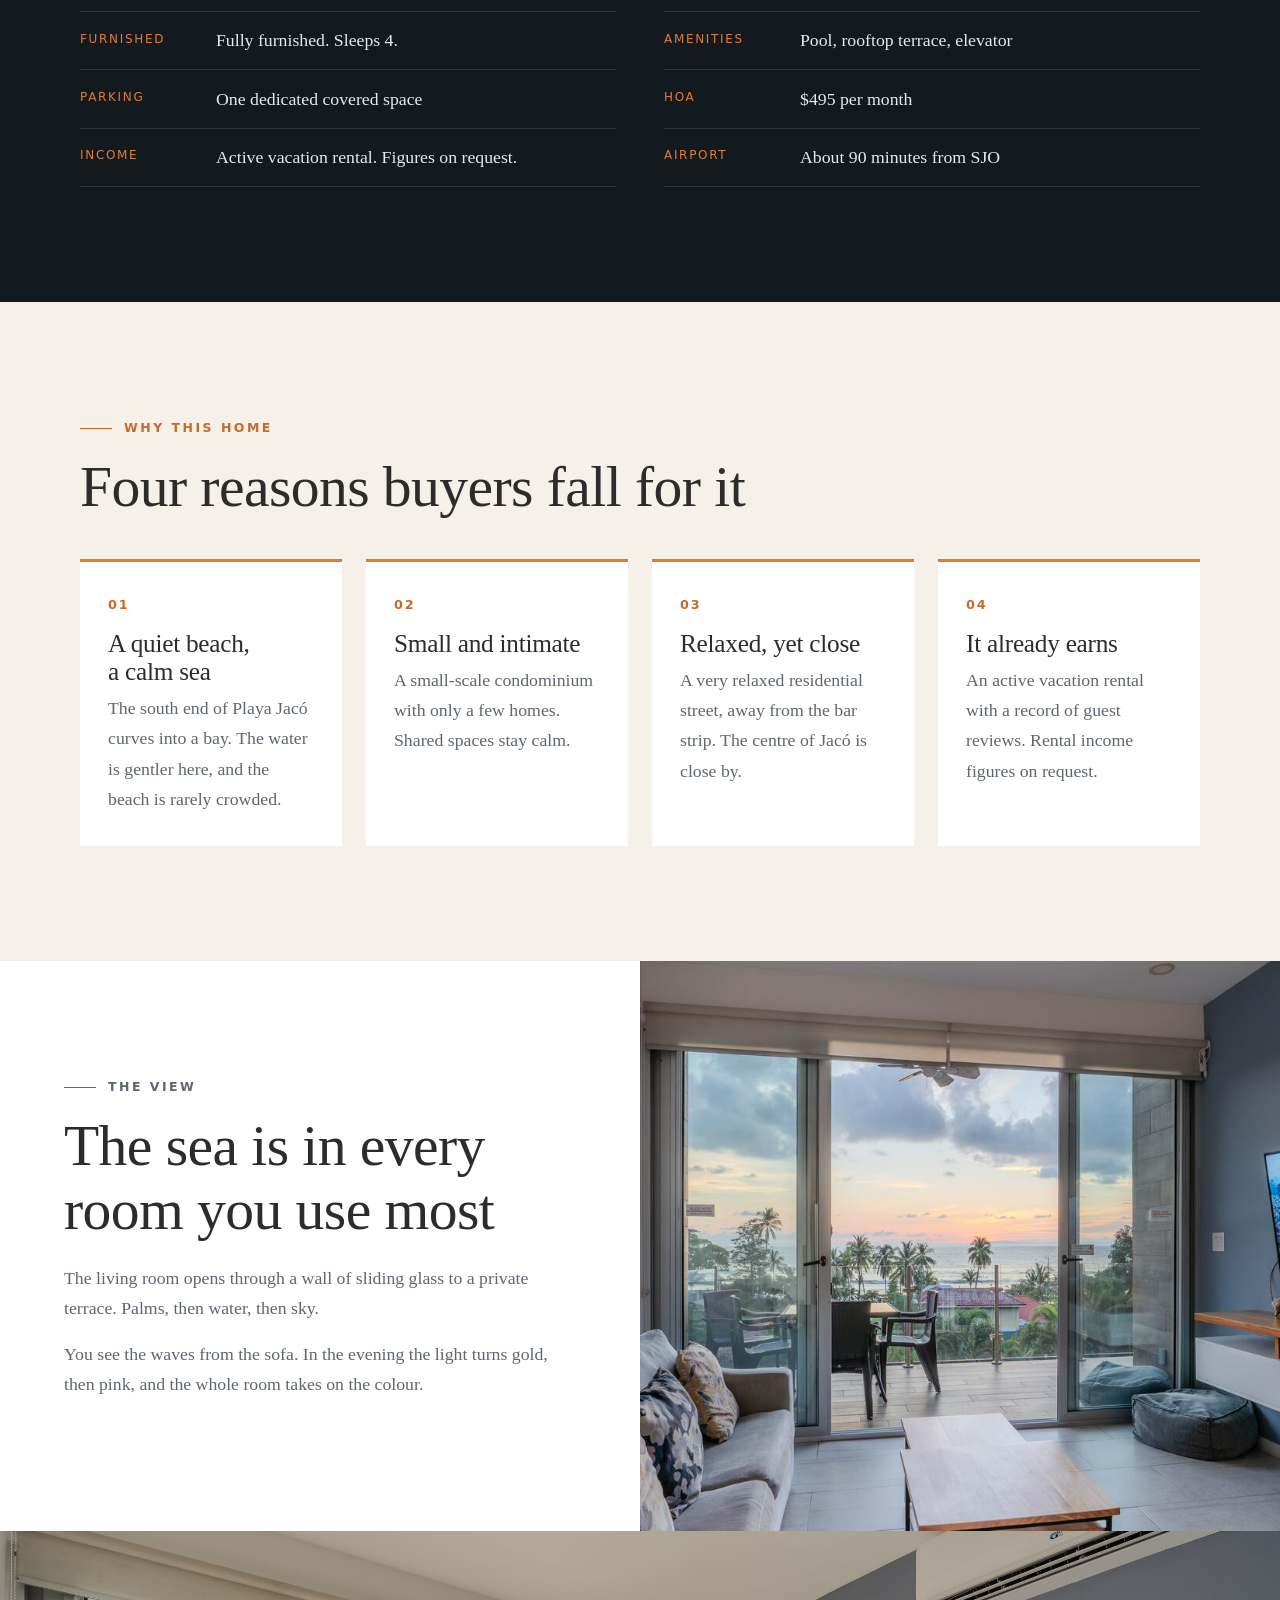
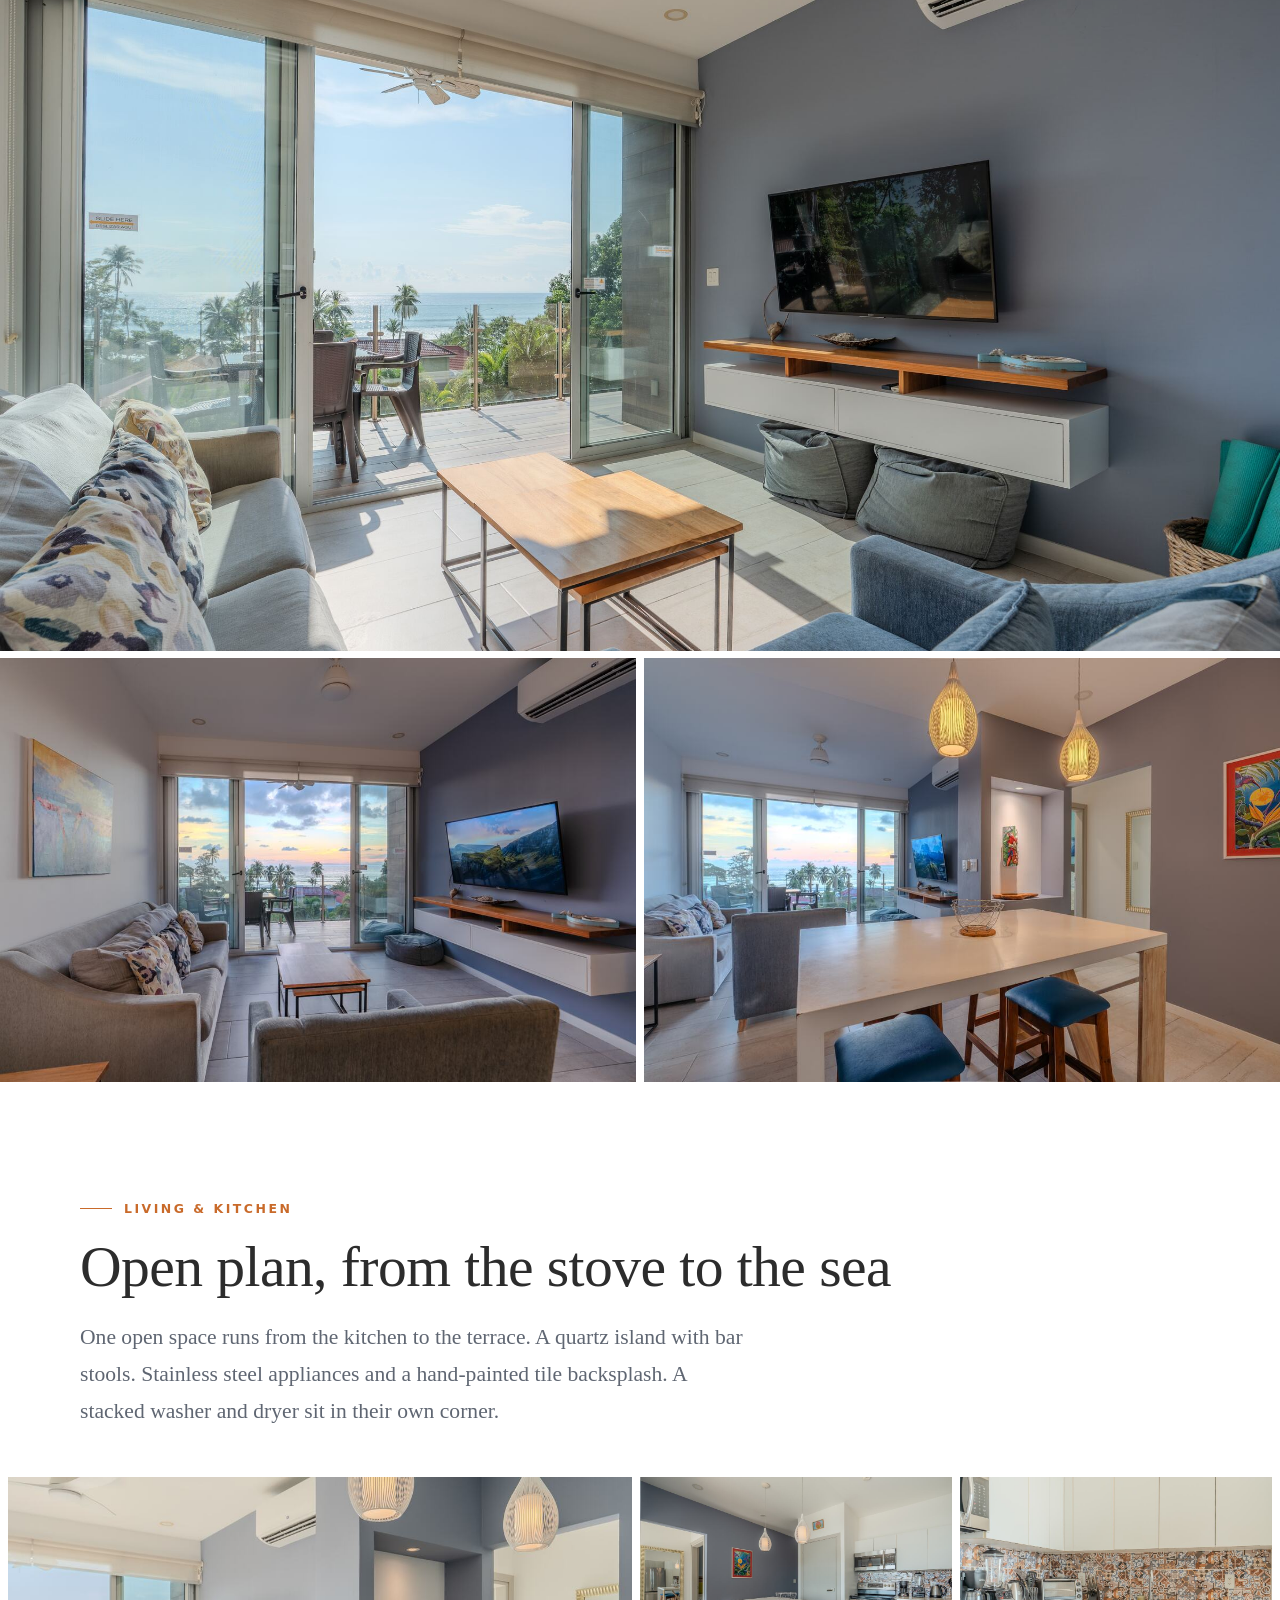
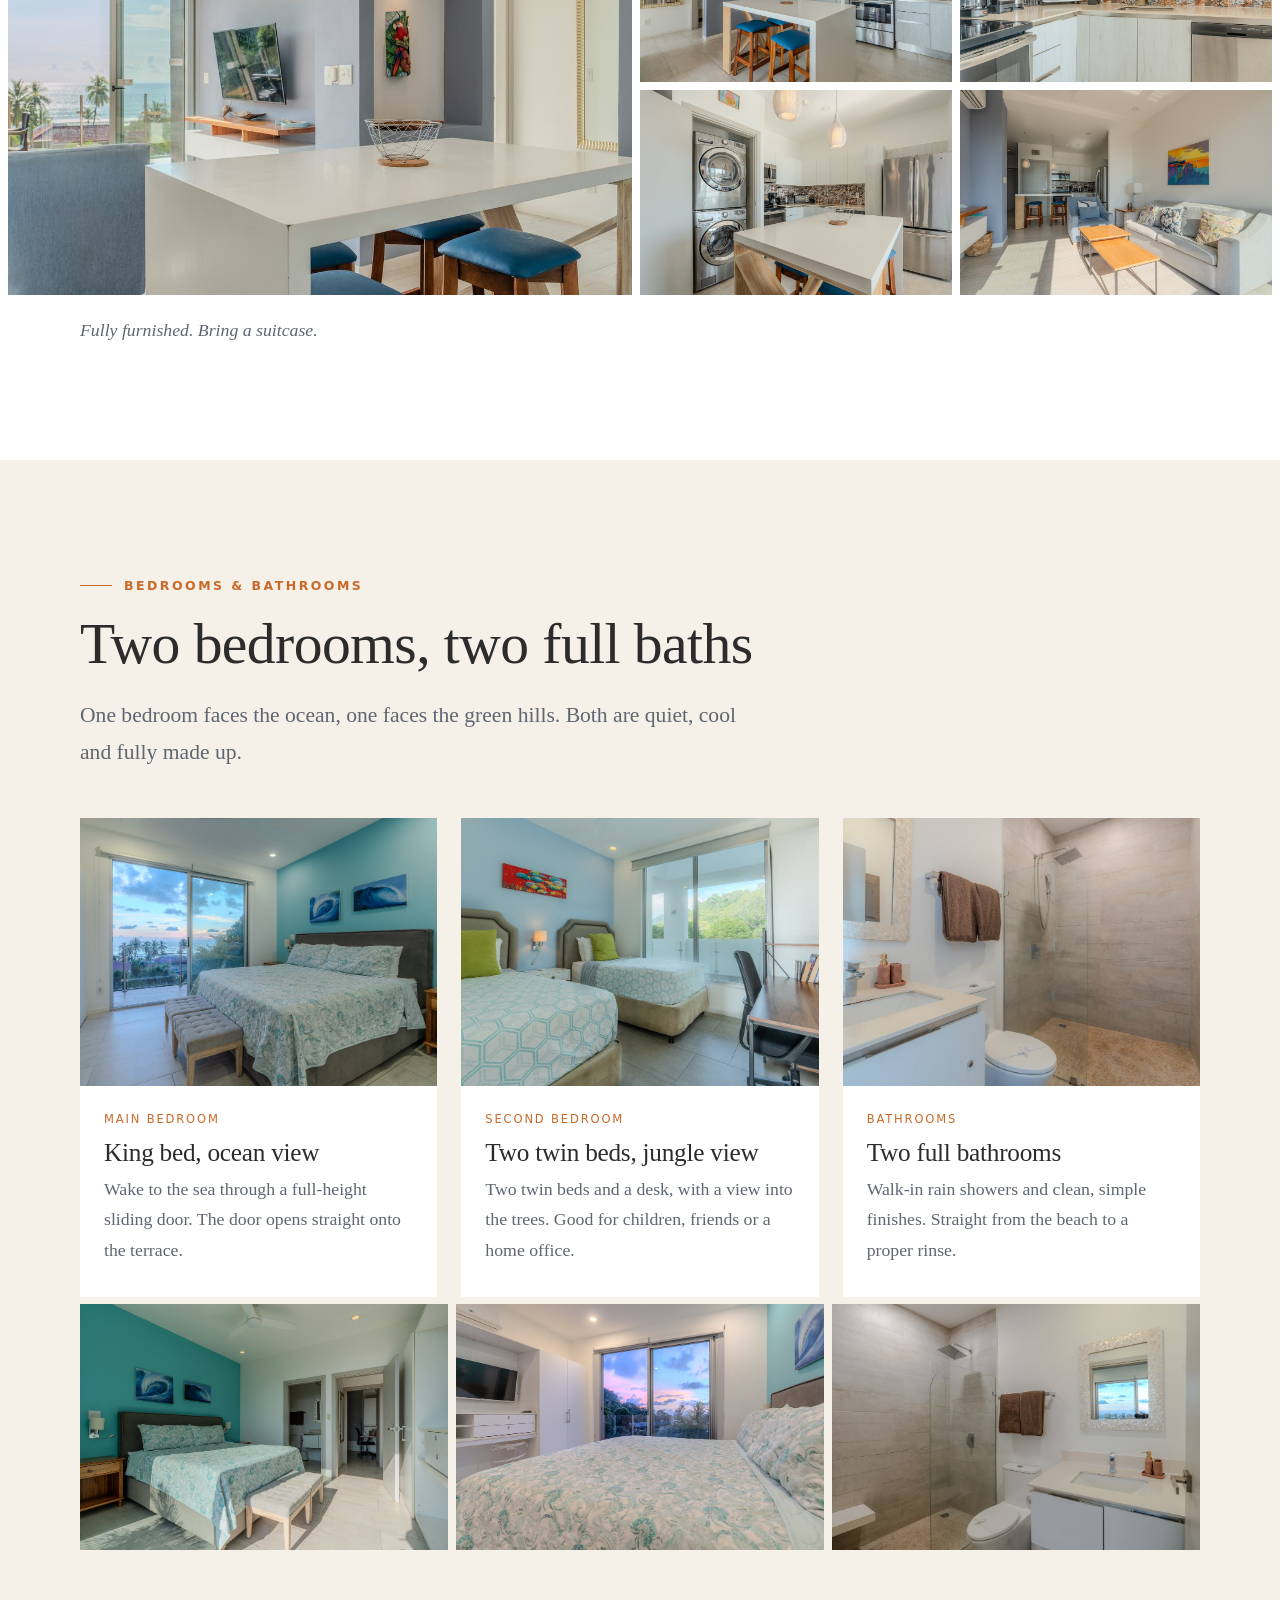
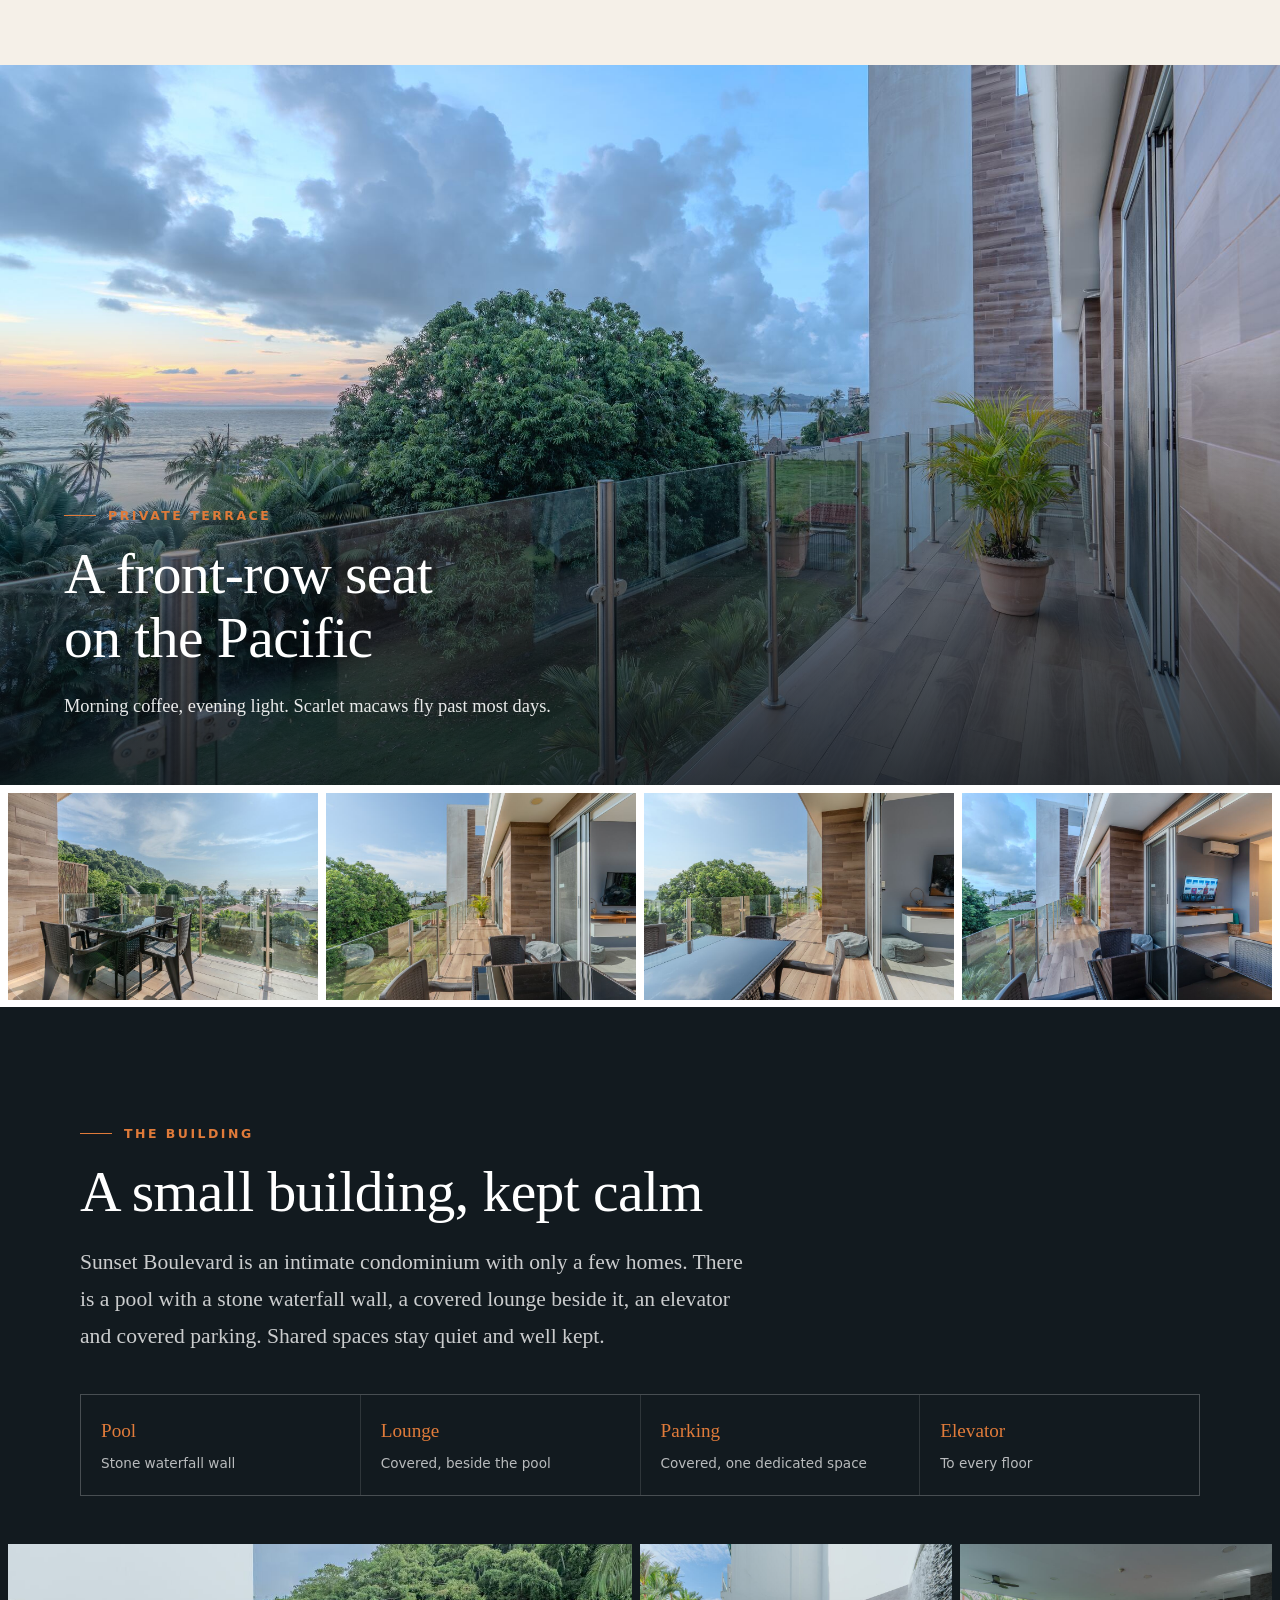
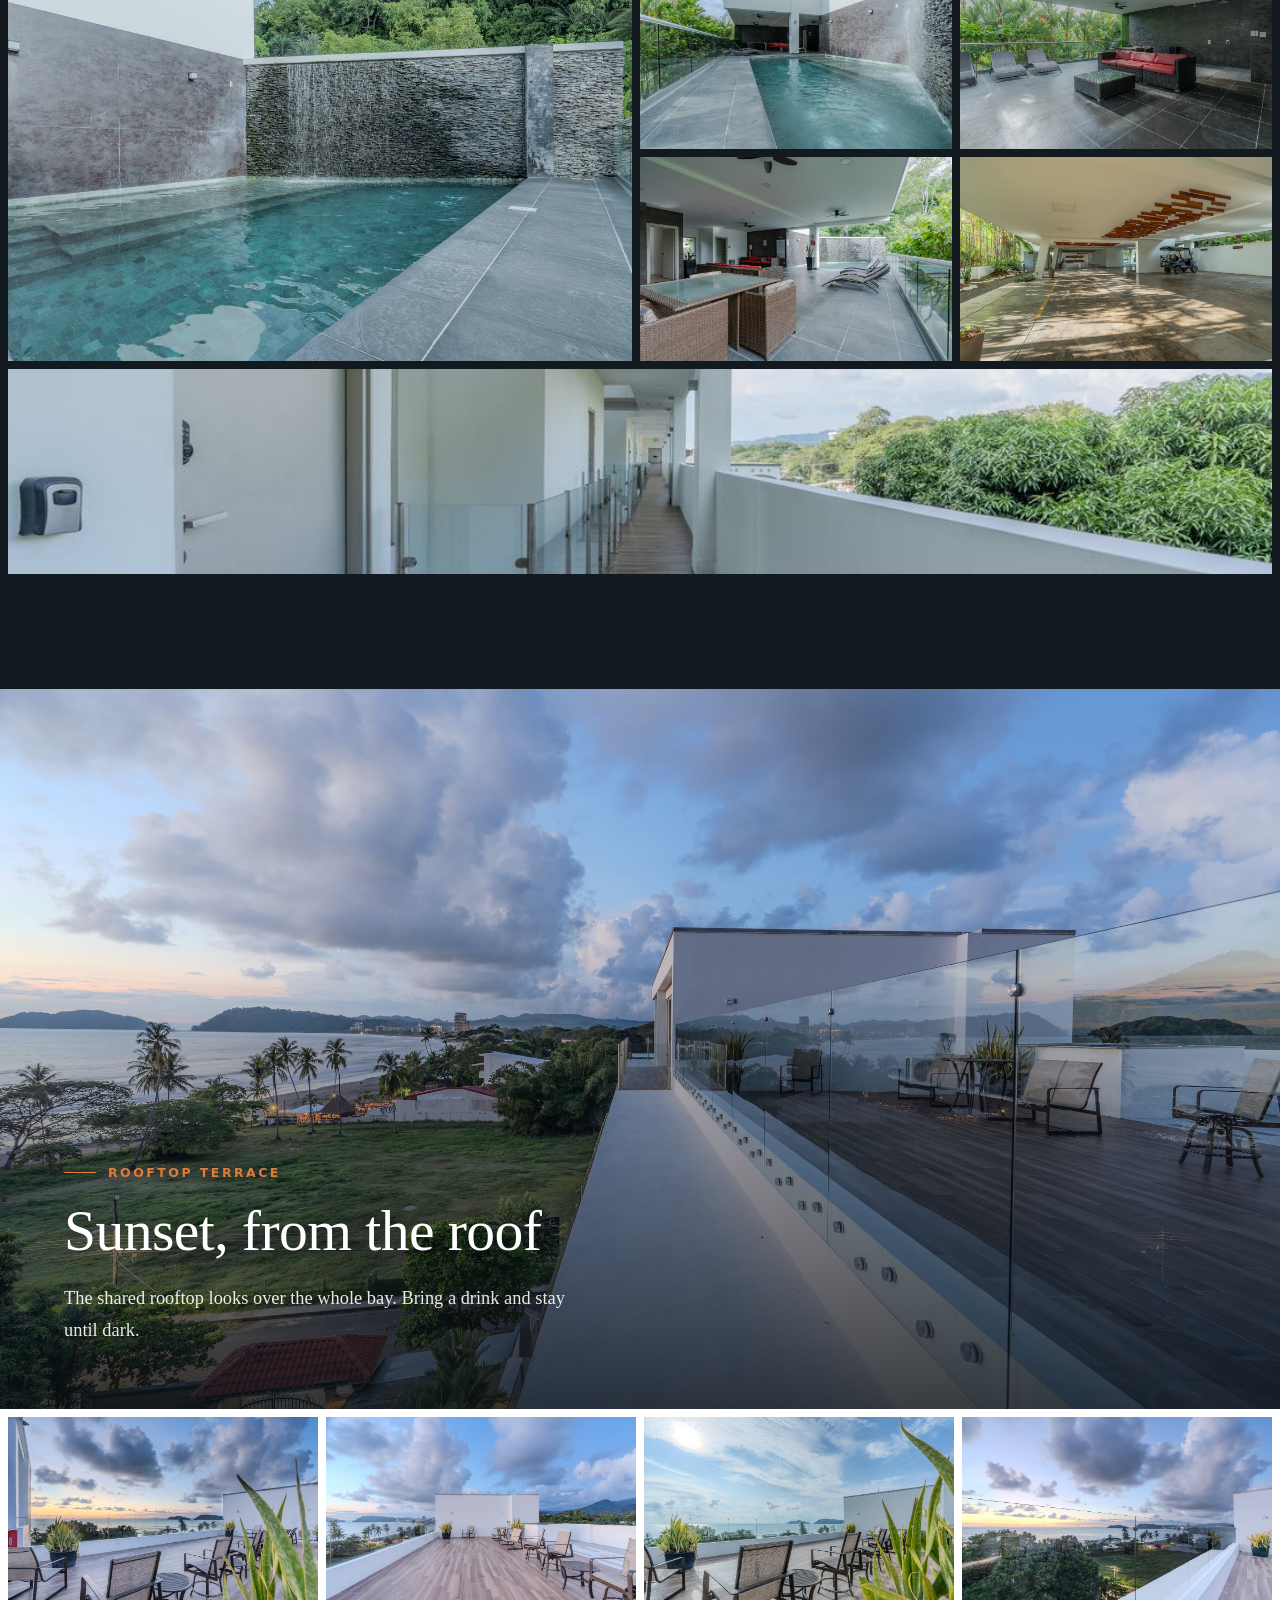
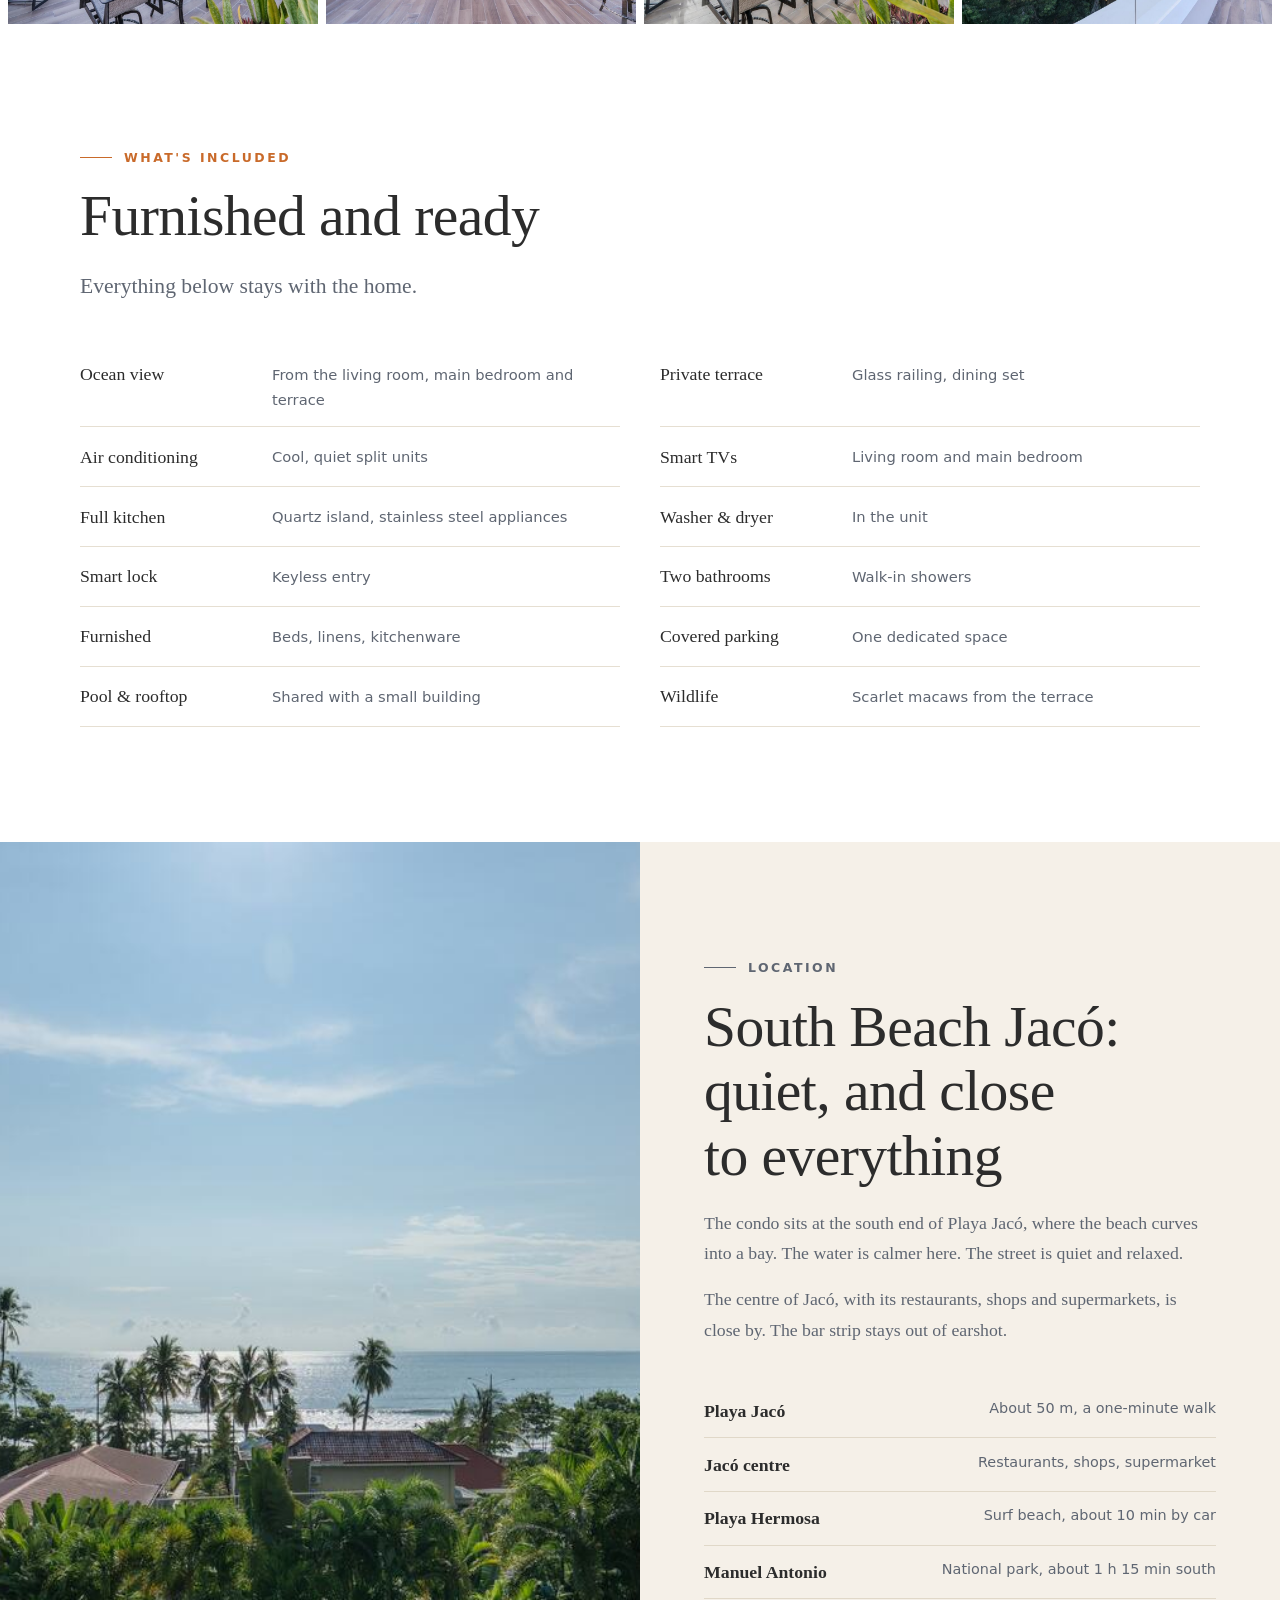
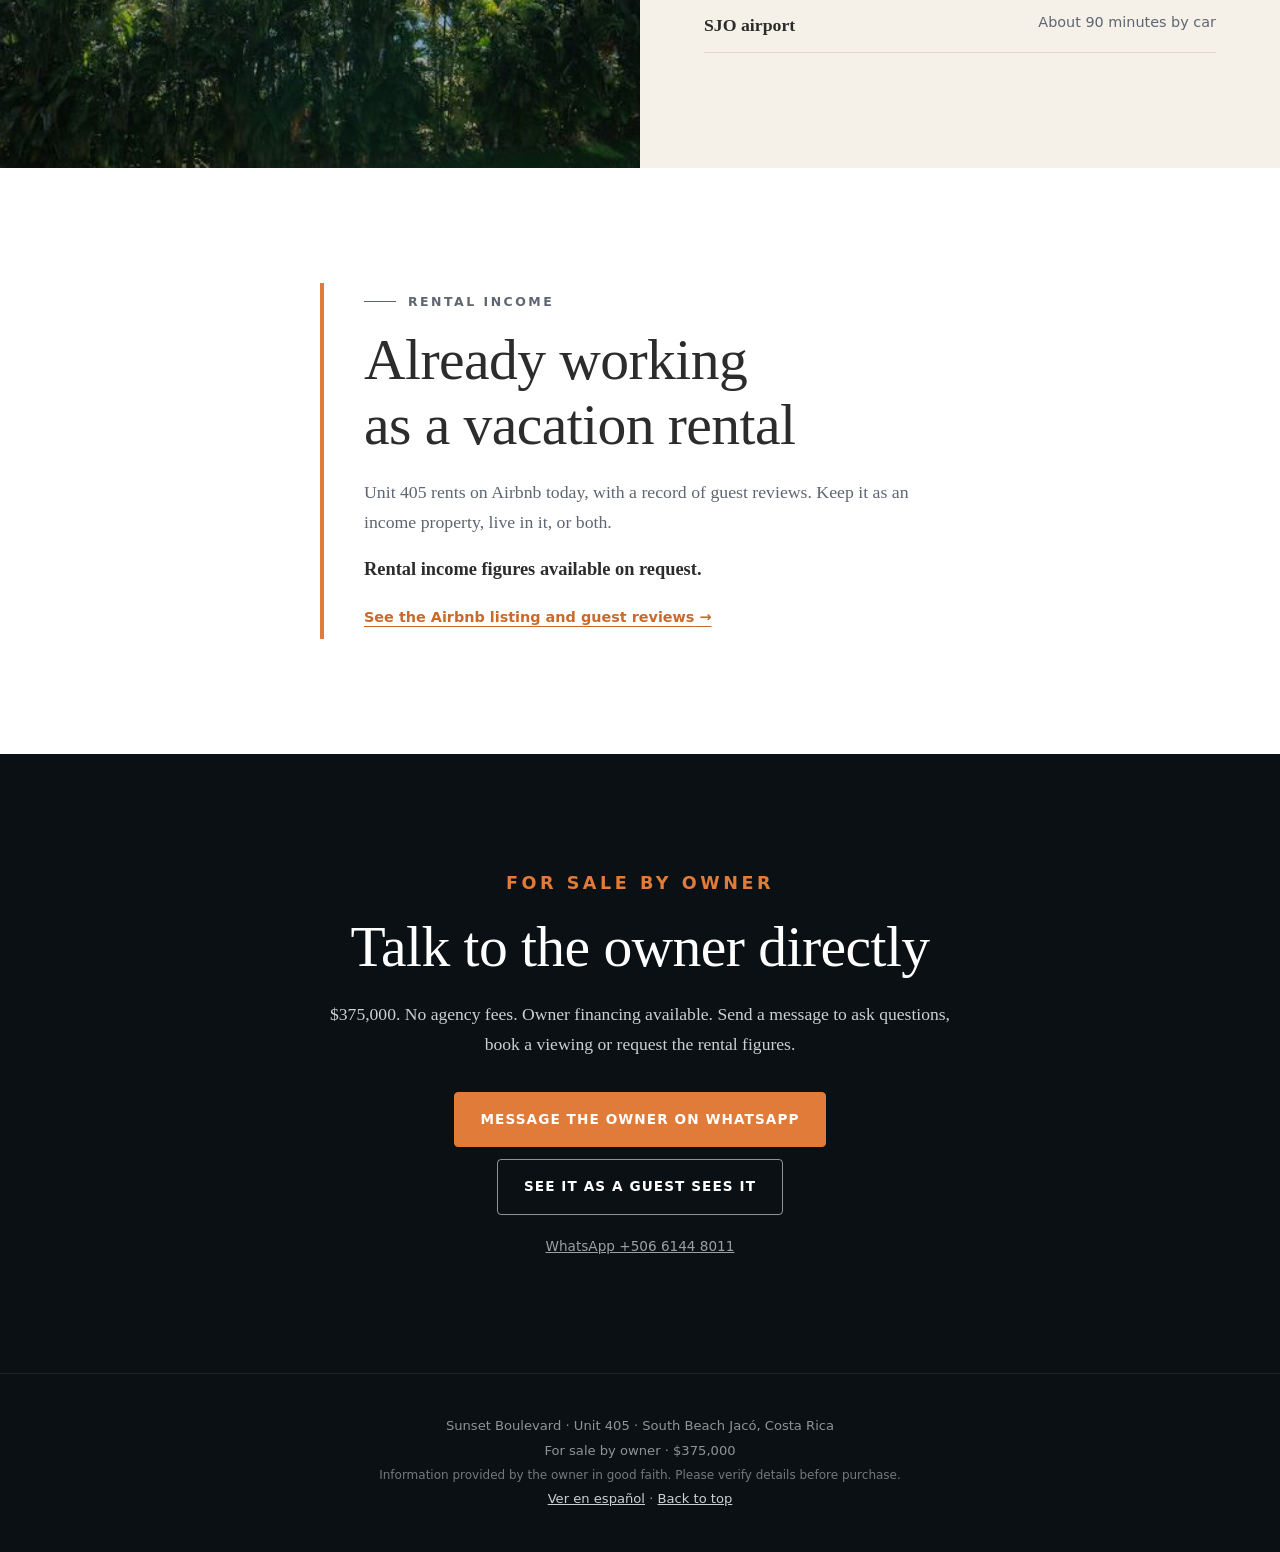
==== commit 1934bb05: "Redesign the sale page: new photos, EN/ES, $375,000 - Replace all 30 old photos with 33 new professi" ====
--- a/index.html
+++ b/index.html
@@ -2,839 +2,267 @@
 <html lang="en">
 <head>
 <meta charset="UTF-8">
-<!-- Google Analytics -->
+<meta name="viewport" content="width=device-width, initial-scale=1">
+<title>Ocean View Condo for Sale in Jacó, Costa Rica | Sunset Blvd 405</title>
+<meta name="description" content="2-bed, 2-bath ocean view condo in South Beach Jacó, 50 m from the sand. Fully furnished, pool, rooftop. $375,000, sold by owner. Owner financing available.">
+<link rel="canonical" href="https://sunset-blvd-405.pages.dev/">
+<link rel="alternate" hreflang="en" href="https://sunset-blvd-405.pages.dev/">
+<link rel="alternate" hreflang="es" href="https://sunset-blvd-405.pages.dev/es/">
+<link rel="alternate" hreflang="x-default" href="https://sunset-blvd-405.pages.dev/">
+<meta property="og:type" content="website">
+<meta property="og:locale" content="en_US">
+<meta property="og:locale:alternate" content="es_CR">
+<meta property="og:url" content="https://sunset-blvd-405.pages.dev/">
+<meta property="og:title" content="Sunset Boulevard 405 — Ocean View Condo for Sale in Jacó">
+<meta property="og:description" content="A quiet 2-bedroom condo on the 4th floor, 50 m from Playa Jacó. Fully furnished. $375,000. No agency fees. Owner financing available.">
+<meta property="og:image" content="https://sunset-blvd-405.pages.dev/img/full/jaco-condo-ocean-sunset-palm-trees-view.jpg">
+<meta property="og:image:width" content="2400">
+<meta property="og:image:height" content="1600">
+<meta property="og:image:alt" content="Pacific Ocean at sunset seen past palm trees from the condo">
+<meta name="twitter:card" content="summary_large_image">
+<meta name="theme-color" content="#121a1f">
+<link rel="icon" href="favicon.svg" type="image/svg+xml">
+<link rel="preload" as="image" href="img/md/jaco-condo-ocean-sunset-palm-trees-view.jpg" imagesrcset="img/md/jaco-condo-ocean-sunset-palm-trees-view.jpg 1100w, img/full/jaco-condo-ocean-sunset-palm-trees-view.jpg 2400w" imagesizes="100vw">
+<script type="application/ld+json">{"@context":"https://schema.org","@type":"RealEstateListing","name":"Sunset Boulevard 405 — Ocean View Condo for Sale in Jacó, Costa Rica","description":"Fully furnished 2-bedroom, 2-bathroom condo on the 4th floor, facing the ocean, about 50 m from Playa Jacó in South Beach Jacó. Small, quiet condominium with pool, rooftop terrace and covered parking. Sold by owner, no agency fees, owner financing available.","url":"https://sunset-blvd-405.pages.dev/","inLanguage":"en","image":["https://sunset-blvd-405.pages.dev/img/full/jaco-condo-ocean-sunset-palm-trees-view.jpg","https://sunset-blvd-405.pages.dev/img/full/jaco-condo-rooftop-terrace-ocean-sunset.jpg","https://sunset-blvd-405.pages.dev/img/full/jaco-condo-pool-stone-waterfall-wall.jpg"],"offers":{"@type":"Offer","price":375000,"priceCurrency":"USD","availability":"https://schema.org/InStock"},"about":{"@type":"Apartment","name":"Sunset Boulevard, Unit 405","numberOfRooms":2,"numberOfBedrooms":2,"numberOfBathroomsTotal":2,"occupancy":{"@type":"QuantitativeValue","maxValue":4},"floorLevel":"4","floorSize":{"@type":"QuantitativeValue","value":74,"unitCode":"MTK"},"amenityFeature":[{"@type":"LocationFeatureSpecification","name":"Ocean view","value":true},{"@type":"LocationFeatureSpecification","name":"Swimming pool","value":true},{"@type":"LocationFeatureSpecification","name":"Rooftop terrace","value":true},{"@type":"LocationFeatureSpecification","name":"Covered parking","value":true},{"@type":"LocationFeatureSpecification","name":"Elevator","value":true},{"@type":"LocationFeatureSpecification","name":"Air conditioning","value":true},{"@type":"LocationFeatureSpecification","name":"Washer and dryer","value":true},{"@type":"LocationFeatureSpecification","name":"Furnished","value":true}],"address":{"@type":"PostalAddress","addressLocality":"Jacó","addressRegion":"Puntarenas","addressCountry":"CR"}}}</script>
 <script async src="https://www.googletagmanager.com/gtag/js?id=G-701SCTSRCR"></script>
-<script>
-  window.dataLayer = window.dataLayer || [];
-  function gtag(){dataLayer.push(arguments);}
-  gtag('js', new Date());
-  gtag('config', 'G-701SCTSRCR');
-</script>
-<meta name="viewport" content="width=device-width, initial-scale=1.0">
-<title>Sunset Boulevard 405 · Jacó, Costa Rica</title>
-<style>
-  *, *::before, *::after { box-sizing: border-box; margin: 0; padding: 0; }
-
-  :root {
-    --sand: #f5f0e8;
-    --ocean: #1a4f6e;
-    --ocean-light: #2a7aad;
-    --sunset: #e07b3a;
-    --dark: #121a1f;
-    --text: #2c2c2c;
-    --muted: #6b7280;
-    --white: #ffffff;
-  }
-
-  html { scroll-behavior: smooth; }
-
-  body {
-    font-family: 'Georgia', 'Times New Roman', serif;
-    background: var(--white);
-    color: var(--text);
-    line-height: 1.7;
-  }
-
-  /* ── NAV ── */
-  nav {
-    position: fixed; top: 0; left: 0; right: 0; z-index: 100;
-    padding: 1.1rem 2.5rem;
-    display: flex; align-items: center; justify-content: space-between;
-    transition: background 0.4s, box-shadow 0.4s;
-  }
-  nav.scrolled {
-    background: rgba(18, 26, 31, 0.96);
-    box-shadow: 0 2px 20px rgba(0,0,0,0.3);
-    backdrop-filter: blur(8px);
-  }
-  .nav-logo {
-    font-family: 'Georgia', serif;
-    font-size: 1rem;
-    letter-spacing: 0.12em;
-    text-transform: uppercase;
-    color: var(--white);
-    text-decoration: none;
-    opacity: 0.9;
-  }
-  .nav-links { display: flex; gap: 2rem; align-items: center; }
-  .nav-links a {
-    color: rgba(255,255,255,0.8);
-    text-decoration: none;
-    font-family: system-ui, sans-serif;
-    font-size: 0.82rem;
-    letter-spacing: 0.1em;
-    text-transform: uppercase;
-    transition: color 0.2s;
-  }
-  .nav-links a:hover { color: var(--white); }
-  .nav-cta {
-    background: var(--sunset);
-    color: var(--white) !important;
-    padding: 0.45rem 1.1rem;
-    border-radius: 4px;
-    opacity: 1 !important;
-    line-height: 1;
-    display: inline-flex;
-    align-items: center;
-  }
-
-  /* ── HERO ── */
-  .hero {
-    position: relative;
-    height: 100vh; min-height: 600px;
-    overflow: hidden;
-    display: flex; align-items: flex-end;
-  }
-  @keyframes kenburns {
-    from {
-      transform: scale(1.12) translateX(3%);
-    }
-    to {
-      transform: scale(1.0) translateX(0%);
-    }
-  }
-  .hero-img {
-    position: absolute; inset: 0;
-    width: 100%; height: 100%;
-    object-fit: cover;
-    object-position: center 30%;
-    animation: kenburns 8s ease-out forwards;
-    transform-origin: center center;
-  }
-  .hero-overlay {
-    position: absolute; inset: 0;
-    background: linear-gradient(
-      to bottom,
-      rgba(0,0,0,0.1) 0%,
-      rgba(0,0,0,0.05) 30%,
-      rgba(10,20,30,0.65) 70%,
-      rgba(10,20,30,0.85) 100%
-    );
-  }
-  .hero-content {
-    position: relative; z-index: 2;
-    padding: 0 5vw 5vh;
-    max-width: 900px;
-  }
-  .hero-tag {
-    display: inline-block;
-    font-family: system-ui, sans-serif;
-    font-size: 0.75rem;
-    letter-spacing: 0.2em;
-    text-transform: uppercase;
-    color: var(--sunset);
-    margin-bottom: 1rem;
-    font-weight: 600;
-  }
-  .hero h1 {
-    font-size: clamp(2.2rem, 5vw, 4rem);
-    font-weight: 400;
-    color: var(--white);
-    line-height: 1.15;
-    margin-bottom: 1.2rem;
-  }
-  .hero h1 em { font-style: italic; color: rgba(255,255,255,0.85); }
-  .hero-sub {
-    font-family: system-ui, sans-serif;
-    font-size: 1.05rem;
-    color: rgba(255,255,255,0.75);
-    margin-bottom: 2rem;
-    max-width: 520px;
-    line-height: 1.6;
-  }
-  .hero-cta {
-    display: inline-block;
-    background: var(--sunset);
-    color: var(--white);
-    text-decoration: none;
-    padding: 0.85rem 2.2rem;
-    font-family: system-ui, sans-serif;
-    font-size: 0.9rem;
-    letter-spacing: 0.08em;
-    text-transform: uppercase;
-    border-radius: 4px;
-    transition: background 0.2s, transform 0.2s;
-  }
-  .hero-cta:hover { background: #c96a2a; transform: translateY(-1px); }
-  .hero-price {
-    margin-bottom: 1.8rem;
-  }
-  .hero-price-num {
-    display: block;
-    font-size: clamp(2rem, 4vw, 3rem);
-    font-weight: 700;
-    color: var(--white);
-    letter-spacing: -0.01em;
-    margin-bottom: 0.3rem;
-  }
-  .hero-price-tag {
-    font-family: system-ui, sans-serif;
-    font-size: 0.8rem;
-    letter-spacing: 0.15em;
-    text-transform: uppercase;
-    color: rgba(255,255,255,0.55);
-  }
-  .hero-scroll {
-    position: absolute; bottom: 2rem; right: 5vw; z-index: 2;
-    font-family: system-ui, sans-serif;
-    font-size: 0.72rem;
-    letter-spacing: 0.15em;
-    text-transform: uppercase;
-    color: rgba(255,255,255,0.5);
-    writing-mode: vertical-rl;
-    transform: rotate(180deg);
-  }
-
-  /* ── INTRO STRIP ── */
-  .intro-strip {
-    background: var(--dark);
-    color: var(--white);
-    display: grid;
-    grid-template-columns: repeat(4, 1fr);
-    border-bottom: 1px solid rgba(255,255,255,0.07);
-  }
-  .intro-item {
-    padding: 2.2rem 2rem;
-    border-right: 1px solid rgba(255,255,255,0.07);
-    text-align: center;
-  }
-  .intro-item:last-child { border-right: none; }
-  .intro-num {
-    display: block;
-    font-size: 2rem;
-    font-weight: 400;
-    color: var(--sunset);
-    margin-bottom: 0.3rem;
-  }
-  .intro-label {
-    font-family: system-ui, sans-serif;
-    font-size: 0.78rem;
-    letter-spacing: 0.1em;
-    text-transform: uppercase;
-    color: rgba(255,255,255,0.5);
-  }
-
-  /* ── SECTION BASICS ── */
-  section { padding: 6rem 5vw; }
-  .section-tag {
-    font-family: system-ui, sans-serif;
-    font-size: 0.72rem;
-    letter-spacing: 0.2em;
-    text-transform: uppercase;
-    color: var(--sunset);
-    font-weight: 600;
-    margin-bottom: 0.8rem;
-  }
-  h2 {
-    font-size: clamp(1.8rem, 3vw, 2.8rem);
-    font-weight: 400;
-    color: var(--dark);
-    line-height: 1.2;
-    margin-bottom: 1.2rem;
-  }
-  .body-text {
-    font-family: system-ui, sans-serif;
-    font-size: 1.02rem;
-    color: var(--muted);
-    max-width: 560px;
-    line-height: 1.8;
-  }
-
-  /* ── VIEW SECTION ── */
-  .view-section {
-    background: var(--sand);
-    display: grid;
-    grid-template-columns: 1fr 1fr;
-    gap: 0;
-    padding: 0;
-    min-height: 85vh;
-  }
-  .view-text {
-    padding: 5rem 4rem;
-    display: flex;
-    flex-direction: column;
-    justify-content: center;
-  }
-  .view-photo { overflow: hidden; }
-  .view-photo img {
-    width: 100%; height: 100%;
-    object-fit: cover;
-    display: block;
-    transition: transform 0.8s ease;
-  }
-  .view-photo img:hover { transform: scale(1.03); }
-
-  /* ── PHOTO GRID ── */
-  .photo-grid {
-    display: grid;
-    gap: 4px;
-  }
-  .photo-grid.two-col { grid-template-columns: 1fr 1fr; }
-  .photo-grid.three-col { grid-template-columns: 1fr 1fr 1fr; }
-  .photo-grid.featured { grid-template-columns: 3fr 2fr; }
-  .photo-grid.featured-right { grid-template-columns: 2fr 3fr; }
-
-  .photo-grid img {
-    width: 100%; height: 100%;
-    object-fit: cover;
-    display: block;
-    transition: transform 0.6s ease, filter 0.4s;
-    filter: brightness(0.98);
-  }
-  .photo-grid img:hover { transform: scale(1.02); filter: brightness(1.04); }
-
-  .grid-cell { overflow: hidden; }
-  .grid-cell.tall { min-height: 500px; }
-  .grid-cell.medium { min-height: 380px; }
-  .grid-cell.short { min-height: 300px; }
-
-  /* ── ROOMS SECTION ── */
-  .rooms-section { background: var(--white); }
-  .rooms-grid {
-    display: grid;
-    grid-template-columns: repeat(3, 1fr);
-    gap: 2.5rem;
-    margin-top: 3.5rem;
-  }
-  .room-card { }
-  .room-photo {
-    width: 100%; height: 280px;
-    object-fit: cover;
-    display: block;
-    margin-bottom: 1.2rem;
-    transition: transform 0.5s;
-    overflow: hidden;
-  }
-  .room-photo-wrap { overflow: hidden; }
-  .room-photo-wrap img {
-    width: 100%; height: 280px;
-    object-fit: cover;
-    display: block;
-    transition: transform 0.5s;
-  }
-  .room-photo-wrap:hover img { transform: scale(1.04); }
-  .room-label {
-    font-family: system-ui, sans-serif;
-    font-size: 0.72rem;
-    letter-spacing: 0.15em;
-    text-transform: uppercase;
-    color: var(--sunset);
-    margin-bottom: 0.4rem;
-    font-weight: 600;
-  }
-  .room-title {
-    font-size: 1.3rem;
-    font-weight: 400;
-    color: var(--dark);
-    margin-bottom: 0.6rem;
-  }
-  .room-desc {
-    font-family: system-ui, sans-serif;
-    font-size: 0.9rem;
-    color: var(--muted);
-    line-height: 1.7;
-  }
-
-  /* ── OUTDOOR SECTION ── */
-  .outdoor-section { background: var(--dark); color: var(--white); padding: 0; }
-  .outdoor-inner {
-    display: grid;
-    grid-template-columns: 1fr 1fr;
-    min-height: 90vh;
-  }
-  .outdoor-photos { display: grid; grid-template-rows: 1fr 1fr; gap: 4px; }
-  .outdoor-photos img { width: 100%; height: 100%; object-fit: cover; display: block; }
-  .outdoor-text {
-    padding: 5rem 4rem;
-    display: flex; flex-direction: column; justify-content: center;
-    background: var(--dark);
-  }
-  .outdoor-text h2 { color: var(--white); }
-  .outdoor-text .body-text { color: rgba(255,255,255,0.6); }
-
-  /* ── AMENITIES ── */
-  .amenities-section { background: var(--sand); }
-  .amenities-grid {
-    display: grid;
-    grid-template-columns: repeat(3, 1fr);
-    gap: 1rem;
-    margin-top: 3rem;
-  }
-  .amenity {
-    display: flex;
-    align-items: flex-start;
-    gap: 0.75rem;
-    padding: 1.2rem;
-  }
-  .amenity-icon { font-size: 1.4rem; flex-shrink: 0; }
-  .amenity-text { }
-  .amenity-name {
-    font-family: system-ui, sans-serif;
-    font-size: 0.88rem;
-    font-weight: 600;
-    color: var(--dark);
-    margin-bottom: 0.2rem;
-  }
-  .amenity-detail {
-    font-family: system-ui, sans-serif;
-    font-size: 0.8rem;
-    color: var(--muted);
-  }
-
-  /* ── ROOFTOP FULL ── */
-  .rooftop-hero {
-    position: relative;
-    height: 80vh;
-    overflow: hidden;
-  }
-  .rooftop-hero img {
-    width: 100%; height: 100%;
-    object-fit: cover;
-    object-position: center 40%;
-  }
-  .rooftop-hero-overlay {
-    position: absolute; inset: 0;
-    background: linear-gradient(to top, rgba(18,26,31,0.75) 0%, transparent 60%);
-    display: flex; align-items: flex-end;
-    padding: 4rem 5vw;
-  }
-  .rooftop-caption {
-    color: var(--white);
-    max-width: 600px;
-  }
-  .rooftop-caption .section-tag { color: rgba(255,255,255,0.6); }
-  .rooftop-caption h2 { color: var(--white); margin-bottom: 0.8rem; }
-  .rooftop-caption p {
-    font-family: system-ui, sans-serif;
-    font-size: 1rem;
-    color: rgba(255,255,255,0.7);
-    line-height: 1.7;
-  }
-
-  /* ── LOCATION ── */
-  .location-section {
-    background: var(--white);
-    display: grid;
-    grid-template-columns: 1fr 1fr;
-    gap: 5rem;
-    align-items: center;
-  }
-  .location-points { margin-top: 2rem; }
-  .location-point {
-    display: flex; gap: 1rem; align-items: flex-start;
-    padding: 1rem 0;
-    border-bottom: 1px solid #eee;
-  }
-  .location-point:last-child { border-bottom: none; }
-  .loc-icon { font-size: 1.2rem; flex-shrink: 0; padding-top: 0.1rem; }
-  .loc-name {
-    font-family: system-ui, sans-serif;
-    font-weight: 600; font-size: 0.9rem;
-    color: var(--dark); margin-bottom: 0.2rem;
-  }
-  .loc-detail {
-    font-family: system-ui, sans-serif;
-    font-size: 0.82rem; color: var(--muted);
-  }
-  .location-image img {
-    width: 100%; height: 480px;
-    object-fit: cover; display: block;
-  }
-
-  /* ── CTA ── */
-  .cta-section {
-    background: var(--dark);
-    text-align: center;
-    padding: 7rem 5vw;
-  }
-  .cta-section .section-tag { color: rgba(255,255,255,0.5); }
-  .cta-section h2 { color: var(--white); margin-bottom: 1rem; }
-  .cta-section p {
-    font-family: system-ui, sans-serif;
-    color: rgba(255,255,255,0.6);
-    font-size: 1rem;
-    max-width: 480px;
-    margin: 0 auto 2.5rem;
-    line-height: 1.7;
-  }
-  .cta-buttons { display: flex; gap: 1rem; justify-content: center; flex-wrap: wrap; }
-  .btn-primary {
-    display: inline-block;
-    background: var(--sunset);
-    color: var(--white);
-    text-decoration: none;
-    padding: 1rem 2.5rem;
-    font-family: system-ui, sans-serif;
-    font-size: 0.9rem;
-    letter-spacing: 0.08em;
-    text-transform: uppercase;
-    border-radius: 4px;
-    transition: background 0.2s;
-  }
-  .btn-primary:hover { background: #c96a2a; }
-  .btn-ghost {
-    display: inline-block;
-    border: 1px solid rgba(255,255,255,0.3);
-    color: rgba(255,255,255,0.7);
-    text-decoration: none;
-    padding: 1rem 2.5rem;
-    font-family: system-ui, sans-serif;
-    font-size: 0.9rem;
-    letter-spacing: 0.08em;
-    text-transform: uppercase;
-    border-radius: 4px;
-    transition: border-color 0.2s, color 0.2s;
-  }
-  .btn-ghost:hover { border-color: rgba(255,255,255,0.7); color: var(--white); }
-
-  /* ── FOOTER ── */
-  footer {
-    background: #0a1014;
-    padding: 2.5rem 5vw;
-    display: flex; align-items: center; justify-content: space-between;
-    flex-wrap: wrap; gap: 1rem;
-  }
-  footer p {
-    font-family: system-ui, sans-serif;
-    font-size: 0.8rem;
-    color: rgba(255,255,255,0.3);
-  }
-  footer a { color: rgba(255,255,255,0.3); text-decoration: none; }
-  footer a:hover { color: rgba(255,255,255,0.6); }
-
-  /* ── RESPONSIVE ── */
-  @media (max-width: 900px) {
-    /* Nav — hide links, keep Enquire button */
-    .nav-links a:not(.nav-cta) { display: none; }
-
-    /* Stats strip */
-    .intro-strip { grid-template-columns: repeat(2, 1fr); }
-    .intro-item { padding: 1.4rem 1rem; }
-
-    /* Sections padding */
-    section { padding: 3.5rem 1.5rem; }
-
-    /* View section */
-    .view-section { grid-template-columns: 1fr; }
-    .view-text { padding: 3rem 1.5rem; }
-    .view-photo { min-height: 300px; }
-    .view-photo img { height: 300px; }
-
-    /* Kitchen grid — single column */
-    .kitchen-grid { grid-template-columns: 1fr !important; min-height: unset !important; }
-    .kitchen-grid > div:first-child { min-height: 280px; }
-    .kitchen-grid > div:last-child { grid-template-rows: 1fr 1fr; }
-    .kitchen-grid > div:last-child > div { min-height: 200px; }
-
-    /* Rooms */
-    .rooms-grid { grid-template-columns: 1fr; }
-    .room-photo-wrap img { height: 220px; }
-
-    /* Outdoor grid — single column */
-    .outdoor-grid { grid-template-columns: 1fr !important; min-height: unset !important; }
-    .outdoor-grid > div:first-child > div { min-height: 220px; }
-    .outdoor-grid > div:last-child { min-height: 260px; }
-
-    /* Building duo — single column, lift verbergen */
-    .building-duo { grid-template-columns: 1fr !important; height: unset !important; }
-    .building-duo > div { height: 320px; }
-    .elevator-div { display: none !important; }
-
-    /* Location */
-    .location-section { grid-template-columns: 1fr; gap: 2rem; }
-    .location-image img { height: 280px; }
-
-    /* Amenities */
-    .amenities-grid { grid-template-columns: 1fr; }
-
-    /* Full-width banners */
-    .rooftop-hero { height: 55vh; }
-
-    /* Photo grids */
-    .photo-grid.three-col { grid-template-columns: 1fr 1fr; }
-    .photo-grid.featured, .photo-grid.featured-right { grid-template-columns: 1fr; }
-
-    /* Hero price */
-    .hero-price-num { font-size: 2rem; }
-
-    /* CTA buttons */
-    .cta-buttons { flex-direction: column; align-items: center; }
-    .btn-primary, .btn-ghost { width: 100%; max-width: 300px; text-align: center; }
-
-    /* Location grid — collapse to single column */
-    .location-grid { grid-template-columns: 1fr !important; gap: 2rem !important; }
-    .location-image { order: -1; }
-    .location-image img { height: 260px; object-position: center 40%; }
-
-    /* Photo object-positions on mobile — show the good stuff */
-    .img-balcony { object-position: center 80% !important; }
-    .img-sunset  { object-position: center 20% !important; }
-    .img-living  { object-position: center 15% !important; }
-
-    /* Hero — minder hoog op mobiel */
-    .hero { height: 75vh; min-height: 480px; }
-  }
-</style>
+<script>window.dataLayer=window.dataLayer||[];function gtag(){dataLayer.push(arguments);}gtag('js',new Date());gtag('config','G-701SCTSRCR');</script>
+<link rel="stylesheet" href="site.css">
 </head>
 <body>
-
-<!-- NAV -->
-<nav id="navbar">
-  <a class="nav-logo" href="#">Sunset Boulevard · 405</a>
-  <div class="nav-links">
-    <a href="#view">The View</a>
-    <a href="#rooms">Rooms</a>
-    <a href="#outdoor">Outdoors</a>
+<a class="skip" href="#main">Skip to content</a>
+
+<header class="nav" id="nav">
+  <a class="nav-logo" href="#top">Sunset Boulevard · 405</a>
+  <nav class="nav-links" aria-label="Main">
+    <a href="#facts">The facts</a>
+    <a href="#home">The home</a>
+    <a href="#building">The building</a>
     <a href="#location">Location</a>
-    <a href="https://wa.me/50661448011?text=Hi%2C%20I'm%20interested%20in%20Sunset%20Boulevard%20405%20in%20Jac%C3%B3" class="nav-cta" target="_blank">Enquire</a>
-  </div>
-</nav>
-
-<!-- HERO -->
-<div class="hero">
-  <img class="hero-img" src="ad59e33c-6af9-4328-95ad-79aaa82d9bc0.jpeg" alt="Sunset Boulevard, Jacó">
-  <div class="hero-overlay"></div>
+    <a href="#contact">Buying</a>
+  </nav>
+  <div class="nav-right">
+    <div class="lang" role="group" aria-label="Language">
+      <a href="#" hreflang="en" lang="en" class="lang-opt" aria-current="true">EN</a>
+      <a href="es/" hreflang="es" lang="es" class="lang-opt" aria-label="Ver en español">ES</a>
+      <span class="lang-thumb" aria-hidden="true"></span>
+    </div>
+    <a class="btn btn-sun nav-cta" href="https://wa.me/50661448011?text=Hi%2C%20I'm%20interested%20in%20buying%20Sunset%20Boulevard%20405%20in%20Jac%C3%B3." target="_blank" rel="noopener" aria-label="Enquire about Sunset Boulevard 405 on WhatsApp (opens WhatsApp)">Enquire</a>
+  </div>
+</header>
+
+<main id="main">
+<section class="hero" id="top">
+  <button type="button" class="ph hero-img" data-i="0" aria-label="Open photo: Pacific Ocean at sunset seen past palm trees from the condo"><img src="img/md/jaco-condo-ocean-sunset-palm-trees-view.jpg" srcset="img/md/jaco-condo-ocean-sunset-palm-trees-view.jpg 1100w, img/full/jaco-condo-ocean-sunset-palm-trees-view.jpg 2400w" sizes="100vw" width="2400" height="1600" alt="Pacific Ocean at sunset seen past palm trees from the condo" fetchpriority="high" decoding="async"></button>
   <div class="hero-content">
-    <span class="hero-tag">Jacó · Costa Rica · Unit 405</span>
-    <h1>Wake Up to<br><em>the Pacific</em></h1>
-    <p class="hero-sub">A fully furnished 2-bedroom apartment at Sunset Boulevard — where floor-to-ceiling glass frames the ocean, the jungle, and every sunset in between.</p>
-    <div class="hero-price">
-      <span class="hero-price-num">$355,000</span>
-      <span class="hero-price-tag">No agency fees &nbsp;·&nbsp; For sale by owner &nbsp;·&nbsp; Owner financing available</span>
-    </div>
-    <a class="hero-cta" href="#view">Discover the apartment</a>
-  </div>
-  <span class="hero-scroll">Scroll to explore</span>
-</div>
-
-<!-- STATS STRIP -->
-<div class="intro-strip">
-  <div class="intro-item">
-    <span class="intro-num">2</span>
-    <span class="intro-label">Bedrooms</span>
-  </div>
-  <div class="intro-item">
-    <span class="intro-num">2</span>
-    <span class="intro-label">Bathrooms</span>
-  </div>
-  <div class="intro-item">
-    <span class="intro-num">4th</span>
-    <span class="intro-label">Floor · Ocean View</span>
-  </div>
-  <div class="intro-item">
-    <span class="intro-num">797</span>
-    <span class="intro-label">sq ft interior</span>
-  </div>
-</div>
-
-<!-- THE VIEW -->
-<section id="view" class="view-section">
-  <div class="view-text">
-    <p class="section-tag">The View</p>
-    <h2>The ocean is always in the room</h2>
-    <p class="body-text">From the moment you step inside, the Pacific fills the frame. Floor-to-ceiling sliding doors connect the living space to a private terrace — with palm trees, blue water, and the rhythm of the waves as your constant backdrop.</p>
-    <br>
-    <p class="body-text" style="margin-top: 0.5rem;">On a clear morning, you can see the surf breaking from the sofa. On a good evening, the sky turns orange and you won't want to look away.</p>
-  </div>
-  <div class="view-photo">
-    <img src="fef8bca5-f09c-41ed-9ae8-1b43373f49d7.jpeg" alt="Living room with ocean view">
-  </div>
-</section>
-
-<!-- SECOND VIEW PHOTO - FULL WIDTH -->
-<div style="height: 60vh; overflow: hidden;">
-  <img class="img-living" src="f3304078-b0c9-4e36-9026-95125cd37918.jpeg" alt="Living room and balcony" style="width:100%;height:100%;object-fit:cover;object-position:center 50%;display:block;">
-</div>
-
-<!-- KITCHEN & LIVING -->
-<section style="padding: 5rem 5vw; background: var(--white);">
-  <p class="section-tag">Living & Kitchen</p>
-  <h2>Modern. Open. Ready.</h2>
-  <p class="body-text">The open-plan layout flows from a fully equipped kitchen — with a quartz island, stainless steel appliances, handmade mosaic backsplash — straight through to the living room and out to the terrace. Everything you need, nothing you don't.</p>
-
-  <div class="kitchen-grid" style="margin-top: 2.5rem; display: grid; grid-template-columns: 3fr 2fr; gap: 4px; min-height: 500px;">
-    <div class="grid-cell" style="overflow:hidden;">
-      <img src="17381b62-4641-42cc-b355-e99e73ac1e29.jpeg" alt="Kitchen and living room" style="width:100%;height:100%;object-fit:cover;display:block;transition:transform 0.6s;" onmouseover="this.style.transform='scale(1.02)'" onmouseout="this.style.transform='scale(1)'">
-    </div>
-    <div style="display:grid;grid-template-rows:1fr 1fr;gap:4px;">
-      <div class="grid-cell" style="overflow:hidden;">
-        <img src="455d2378-983f-4ce0-aa75-d3c636359148.jpeg" alt="Kitchen island" style="width:100%;height:100%;object-fit:cover;display:block;transition:transform 0.6s;" onmouseover="this.style.transform='scale(1.02)'" onmouseout="this.style.transform='scale(1)'">
-      </div>
-      <div class="grid-cell" style="overflow:hidden;">
-        <img src="272b14d5-4578-4b27-a450-5780f5cbe3ec.jpeg" alt="Kitchen and living" style="width:100%;height:100%;object-fit:cover;display:block;transition:transform 0.6s;" onmouseover="this.style.transform='scale(1.02)'" onmouseout="this.style.transform='scale(1)'">
-      </div>
-    </div>
-  </div>
-</section>
-
-<!-- ROOMS -->
-<section id="rooms" class="rooms-section" style="background: var(--sand);">
-  <p class="section-tag">Bedrooms & Bathrooms</p>
-  <h2>Rest like you mean it</h2>
-  <p class="body-text">Two distinct bedrooms, each with their own character — one opening to the ocean, one to the jungle — and two crisp, hotel-style bathrooms with walk-in showers.</p>
-
-  <div class="rooms-grid">
-    <div class="room-card">
-      <div class="room-photo-wrap">
-        <img src="d546d4b7-ca32-485e-ae52-92e5779c882f.jpeg" alt="Master bedroom">
-      </div>
-      <p class="room-label" style="margin-top:1.2rem;">Master Bedroom</p>
-      <h3 class="room-title">King bed, ocean view</h3>
-      <p class="room-desc">A calm, airy room anchored by a king bed and a full-wall sliding door to the terrace. Wake up to the ocean. The teal accent wall and wave photography set the mood before you even open the curtains.</p>
-    </div>
-    <div class="room-card">
-      <div class="room-photo-wrap">
-        <img src="1e10a6f4-a9c4-4a00-baa2-9f46baf1a775.jpeg" alt="Second bedroom">
-      </div>
-      <p class="room-label" style="margin-top:1.2rem;">Second Bedroom</p>
-      <h3 class="room-title">Twin beds, jungle view</h3>
-      <p class="room-desc">Two comfortable twin beds, a private glass balcony overlooking lush jungle and mountain, and a desk for when work finds you even on holiday. Perfect for friends, siblings, or kids.</p>
-    </div>
-    <div class="room-card">
-      <div class="room-photo-wrap">
-        <img src="1e840b0c-0308-4a41-ada9-0b6bddcb2829.jpeg" alt="Bathroom">
-      </div>
-      <p class="room-label" style="margin-top:1.2rem;">Bathrooms</p>
-      <h3 class="room-title">Two full bathrooms</h3>
-      <p class="room-desc">Clean, modern, and finished with mosaic-framed mirrors and rain showers. Beach towels and essentials provided — so you can go straight from the sand to a proper rinse without a second thought.</p>
-    </div>
-  </div>
-</section>
-
-<!-- BALCONY -->
-<div style="height: 70vh; overflow: hidden; position: relative;">
-  <img class="img-balcony" src="61760c85-1602-456e-9480-4fe37cd1b17f.jpeg" alt="Balcony ocean view" style="width:100%;height:100%;object-fit:cover;object-position:center 60%;display:block;">
-  <div style="position:absolute;inset:0;background:linear-gradient(to top, rgba(18,26,31,0.6) 0%, transparent 50%);display:flex;align-items:flex-end;padding:3rem 5vw;">
-    <div>
-      <p class="section-tag" style="color:rgba(255,255,255,0.6);">Private Balcony</p>
-      <h2 style="color:white;font-size:clamp(1.6rem,3vw,2.4rem);">Your own front row seat<br>to the Pacific</h2>
-    </div>
-  </div>
-</div>
-
-<!-- OUTDOOR / BUILDING AMENITIES -->
-<section id="outdoor" style="background: var(--dark); padding: 5rem 5vw; color: white;">
-  <p class="section-tag" style="color:rgba(255,255,255,0.5);">Building Amenities</p>
-  <h2 style="color:white;margin-bottom:1rem;">More than just an apartment</h2>
-  <p class="body-text" style="color:rgba(255,255,255,0.6);margin-bottom:3rem;">Sunset Boulevard comes with a private pool and jungle waterfall, a panoramic rooftop terrace, a secure elevator, and covered parking. The kind of building where every shared space feels like a private one.</p>
-
-  <div class="outdoor-grid" style="display:grid;grid-template-columns:1fr 1fr;gap:4px;min-height:600px;">
-    <div style="display:grid;grid-template-rows:1fr 1fr;gap:4px;">
-      <div style="overflow:hidden;">
-        <img src="809c9e78-4b25-4f17-915c-82d30fa41ac6.jpeg" alt="Pool area" style="width:100%;height:100%;object-fit:cover;display:block;">
-      </div>
-      <div style="overflow:hidden;">
-        <img src="992c5aac-d3f4-46e6-9da6-d005acb0e86e.jpeg" alt="Pool waterfall" style="width:100%;height:100%;object-fit:cover;display:block;">
-      </div>
-    </div>
-    <div style="overflow:hidden;">
-      <img src="8b360167-4c9a-4086-b8e8-f53cd78207d5.jpeg" alt="Rooftop terrace" style="width:100%;height:100%;object-fit:cover;object-position:center;display:block;">
-    </div>
-  </div>
-</section>
-
-<!-- ROOFTOP SUNSET - FULL WIDTH -->
-<div style="height: 85vh; overflow: hidden; position: relative;">
-  <img class="img-sunset" src="acd9a0d8-d0d2-49e2-a284-00be756a7051.jpeg" alt="Rooftop sunset" style="width:100%;height:100%;object-fit:cover;object-position:center 30%;display:block;">
-  <div style="position:absolute;inset:0;background:linear-gradient(to top, rgba(18,26,31,0.7) 0%, rgba(0,0,0,0.1) 60%);">
-    <div style="position:absolute;bottom:3.5rem;left:5vw;right:5vw;max-width:640px;">
-      <p class="section-tag" style="color:rgba(255,220,160,0.8);">Rooftop Terrace</p>
-      <h2 style="color:white;font-size:clamp(1.8rem,3.5vw,3rem);margin-bottom:0.8rem;">Sunsets that stop you mid-sentence</h2>
-      <p style="font-family:system-ui,sans-serif;color:rgba(255,255,255,0.7);font-size:1rem;line-height:1.7;">The shared rooftop is where Jacó's famous sunsets become something else entirely. Bring a drink. Don't plan anything after.</p>
-    </div>
-  </div>
-</div>
-
-<!-- AMENITIES -->
-<section class="amenities-section">
-  <p class="section-tag">What's Included</p>
-  <h2>Fully equipped.<br>Nothing to arrange.</h2>
-  <div class="amenities-grid">
-    <div class="amenity"><span class="amenity-icon">🌊</span><div><p class="amenity-name">Ocean view</p><p class="amenity-detail">From living room, master bedroom & balcony</p></div></div>
-    <div class="amenity"><span class="amenity-icon">🏊</span><div><p class="amenity-name">Pool & waterfall</p><p class="amenity-detail">Private building pool with jungle backdrop</p></div></div>
-    <div class="amenity"><span class="amenity-icon">🌅</span><div><p class="amenity-name">Rooftop terrace</p><p class="amenity-detail">Panoramic 360° views, lounge seating</p></div></div>
-    <div class="amenity"><span class="amenity-icon">❄️</span><div><p class="amenity-name">Air conditioning</p><p class="amenity-detail">In all rooms — sleep soundly every night</p></div></div>
-    <div class="amenity"><span class="amenity-icon">📺</span><div><p class="amenity-name">Smart TVs</p><p class="amenity-detail">In the living room and master bedroom</p></div></div>
-    <div class="amenity"><span class="amenity-icon">🍳</span><div><p class="amenity-name">Full kitchen</p><p class="amenity-detail">Stove, oven, fridge, microwave, blender</p></div></div>
-    <div class="amenity"><span class="amenity-icon">🧺</span><div><p class="amenity-name">Washer & dryer</p><p class="amenity-detail">In-unit stacked laundry</p></div></div>
-    <div class="amenity"><span class="amenity-icon">🅿️</span><div><p class="amenity-name">Covered parking</p><p class="amenity-detail">Secure dedicated space in the building</p></div></div>
-    <div class="amenity"><span class="amenity-icon">🔒</span><div><p class="amenity-name">Smart lock entry</p><p class="amenity-detail">Keyless — check in on your own schedule</p></div></div>
-    <div class="amenity"><span class="amenity-icon">🛁</span><div><p class="amenity-name">2 bathrooms</p><p class="amenity-detail">Walk-in showers, hotel linens & towels</p></div></div>
-    <div class="amenity"><span class="amenity-icon">🏄</span><div><p class="amenity-name">Steps from the beach</p><p class="amenity-detail">Walk straight out to Jacó's main beach</p></div></div>
-    <div class="amenity"><span class="amenity-icon">🌿</span><div><p class="amenity-name">Jungle & mountain views</p><p class="amenity-detail">Lush rainforest visible from every window</p></div></div>
-  </div>
-</section>
-
-<!-- LOCATION -->
-<section id="location" style="padding: 6rem 5vw; background: white;">
-  <div class="location-grid" style="display:grid;grid-template-columns:1fr 1fr;gap:5rem;align-items:center;">
-    <div>
-      <p class="section-tag">Location</p>
-      <h2>Jacó — Costa Rica's<br>liveliest surf town</h2>
-      <p class="body-text">Just 90 minutes from San José, Jacó sits on the Central Pacific coast: surf breaks, seafood restaurants, night life, national parks, and waterfalls — all within reach. Unit 405 puts you right in the middle of it, steps from the sand.</p>
-
-      <div style="margin-top:2rem;">
-        <div class="location-point">
-          <span class="loc-icon">🏖️</span>
-          <div><p class="loc-name">Playa Jacó</p><p class="loc-detail">50 metres — a one-minute walk</p></div>
-        </div>
-        <div class="location-point">
-          <span class="loc-icon">🌊</span>
-          <div><p class="loc-name">Surf spots</p><p class="loc-detail">Playa Hermosa (world-class) · 10 min</p></div>
-        </div>
-        <div class="location-point">
-          <span class="loc-icon">🐒</span>
-          <div><p class="loc-name">Manuel Antonio</p><p class="loc-detail">National park & beaches · 1 hr south</p></div>
-        </div>
-        <div class="location-point">
-          <span class="loc-icon">🏙️</span>
-          <div><p class="loc-name">San José airport</p><p class="loc-detail">SJO · approx. 90 minutes by car</p></div>
-        </div>
-        <div class="location-point">
-          <span class="loc-icon">🍽️</span>
-          <div><p class="loc-name">Restaurants & bars</p><p class="loc-detail">Several within easy walking distance</p></div>
-        </div>
-      </div>
-    </div>
-    <div style="overflow:hidden;">
-      <img src="43f771bc-f358-4fe6-a3be-9dafa0c2ece5.jpeg" alt="View from balcony" style="width:100%;height:500px;object-fit:cover;display:block;">
-    </div>
-  </div>
-</section>
-
-<!-- BUILDING DETAIL -->
-<div class="building-duo" style="display:grid;grid-template-columns:1fr 1fr;height:420px;" id="building-duo">
-  <div class="elevator-div" style="overflow:hidden;">
-    <img src="b19fa873-312e-431d-83a4-a6eb02e66850.jpeg" alt="Sunset Boulevard elevator" style="width:100%;height:100%;object-fit:cover;display:block;">
-  </div>
-  <div style="overflow:hidden;">
-    <img src="6f054b4b-5bbb-4a57-b471-fced257c2812.jpeg" alt="Building mural" style="width:100%;height:100%;object-fit:cover;object-position:center 60%;display:block;">
-  </div>
-</div>
-
-<!-- CTA -->
-<section id="contact" class="cta-section">
-  <p class="section-tag">Book Your Stay</p>
-  <h2>Ready when you are</h2>
-  <p>Two bedrooms, two bathrooms, an ocean view, and a rooftop to watch the sun disappear. Just 50 metres from the best beach on Costa Rica's Pacific coast.</p>
-  <div class="cta-buttons">
-    <a href="https://wa.me/50661448011?text=Hi%2C%20I'm%20interested%20in%20Sunset%20Boulevard%20405%20in%20Jac%C3%B3" class="btn-primary" target="_blank">Send a WhatsApp</a>
-    <a href="https://airbnb.com/h/sunset-blvd" class="btn-ghost" target="_blank">View on Airbnb</a>
-  </div>
-</section>
-
-<!-- FOOTER -->
-<footer>
-  <p>Sunset Boulevard · Unit 405 · Jacó, Costa Rica</p>
-  <p><a href="https://wa.me/50661448011">+506 6144 8011</a></p>
+    <p class="hero-tag">South Beach Jacó · Costa Rica · Unit 405</p>
+    <h1>Ocean view condo for sale in Jacó</h1>
+    <p class="hero-sub">Two bedrooms on the 4th floor, facing the sea. Fully furnished, in an intimate, small-scale condominium 50 m from a calm beach.</p>
+    <p class="hero-price"><span class="price">$375,000</span><span class="price-line">No agency fees<span class="dot" aria-hidden="true"> · </span>For sale by owner<span class="dot" aria-hidden="true"> · </span>Owner financing available</span></p>
+    <div class="hero-ctas">
+      <a class="btn btn-sun" href="https://wa.me/50661448011?text=Hi%2C%20I'm%20interested%20in%20buying%20Sunset%20Boulevard%20405%20in%20Jac%C3%B3." target="_blank" rel="noopener">Enquire on WhatsApp<span class="sr"> (opens WhatsApp)</span></a>
+      <a class="btn btn-ghost" href="#facts">See the facts</a>
+    </div>
+  </div>
+  <button type="button" class="hero-all" data-i="0">View all 33 photos</button>
+</section>
+
+<section class="facts" id="facts">
+  <div class="wrap">
+    <p class="tag on-dark">At a glance</p><h2>The facts</h2>
+    <p class="lead">A Costa Rica beach condo, ready to live in or rent out.</p>
+    <ul class="big" role="list">
+      <li><span class="big-n">2</span><span class="big-l">Bedrooms</span></li>
+      <li><span class="big-n">2</span><span class="big-l">Bathrooms</span></li>
+      <li><span class="big-n">4th</span><span class="big-l">Floor, ocean-facing</span></li>
+      <li><span class="big-n">74 m²</span><span class="big-l">797 sq ft</span></li>
+    </ul>
+    <dl class="fact-list">
+      <div><dt>Price</dt><dd>$375,000</dd></div>
+      <div><dt>Fees</dt><dd>No agency fees. Sold by owner.</dd></div>
+      <div><dt>Financing</dt><dd>Owner financing available</dd></div>
+      <div><dt>Beach</dt><dd>About 50 m to Playa Jacó</dd></div>
+      <div><dt>Area</dt><dd>South Beach Jacó, the quiet end of the bay</dd></div>
+      <div><dt>Building</dt><dd>Intimate, small-scale condominium</dd></div>
+      <div><dt>Furnished</dt><dd>Fully furnished. Sleeps 4.</dd></div>
+      <div><dt>Amenities</dt><dd>Pool, rooftop terrace, elevator</dd></div>
+      <div><dt>Parking</dt><dd>One dedicated covered space</dd></div>
+      <div><dt>HOA</dt><dd>$495 per month</dd></div>
+      <div><dt>Income</dt><dd>Active vacation rental. Figures on request.</dd></div>
+      <div><dt>Airport</dt><dd>About 90 minutes from SJO</dd></div>
+    </dl>
+  </div>
+</section>
+
+<section class="highlights" aria-labelledby="hl-h">
+  <div class="wrap">
+    <p class="tag">Why this home</p>
+    <h2 id="hl-h">Four reasons buyers fall for it</h2>
+    <ol class="hl" role="list">
+      <li><span class="hl-n" aria-hidden="true">01</span><h3>A quiet beach, a calm sea</h3><p>The south end of Playa Jacó curves into a bay. The water is gentler here, and the beach is rarely crowded.</p></li>
+      <li><span class="hl-n" aria-hidden="true">02</span><h3>Small and intimate</h3><p>A small-scale condominium with only a few homes. Shared spaces stay calm.</p></li>
+      <li><span class="hl-n" aria-hidden="true">03</span><h3>Relaxed, yet close</h3><p>A very relaxed residential street, away from the bar strip. The centre of Jacó is close by.</p></li>
+      <li><span class="hl-n" aria-hidden="true">04</span><h3>It already earns</h3><p>An active vacation rental with a record of guest reviews. Rental income figures on request.</p></li>
+    </ol>
+  </div>
+</section>
+
+<section class="split" id="view">
+  <div class="split-text">
+    <p class="tag ">The view</p><h2>The sea is in every room you use most</h2>
+    <p>The living room opens through a wall of sliding glass to a private terrace. Palms, then water, then sky.</p>
+    <p>You see the waves from the sofa. In the evening the light turns gold, then pink, and the whole room takes on the colour.</p>
+  </div>
+  <button type="button" class="ph split-img" data-i="1" aria-label="Open photo: Living room of an ocean view condo in Jacó, open to a balcony at sunset"><img src="img/md/jaco-ocean-view-condo-living-room-sunset.jpg" srcset="img/md/jaco-ocean-view-condo-living-room-sunset.jpg 1100w, img/full/jaco-ocean-view-condo-living-room-sunset.jpg 2400w" sizes="(min-width: 60em) 50vw, 100vw" width="2400" height="1600" alt="Living room of an ocean view condo in Jacó, open to a balcony at sunset" loading="lazy" decoding="async"></button>
+</section>
+<div class="band"><button type="button" class="ph " data-i="2" aria-label="Open photo: Bright living room with sofa, TV and a sliding door to the sea view"><img src="img/md/jaco-condo-living-room-ocean-view-day.jpg" srcset="img/md/jaco-condo-living-room-ocean-view-day.jpg 1100w, img/full/jaco-condo-living-room-ocean-view-day.jpg 2400w" sizes="100vw" width="2400" height="1600" alt="Bright living room with sofa, TV and a sliding door to the sea view" loading="lazy" decoding="async"></button></div>
+<div class="pair"><button type="button" class="ph " data-i="3" aria-label="Open photo: Living room sofa facing the balcony and an evening sky"><img src="img/md/jaco-condo-living-room-sofa-sunset.jpg" srcset="img/md/jaco-condo-living-room-sofa-sunset.jpg 1100w, img/full/jaco-condo-living-room-sofa-sunset.jpg 2400w" sizes="(min-width: 60em) 50vw, 100vw" width="2400" height="1600" alt="Living room sofa facing the balcony and an evening sky" loading="lazy" decoding="async"></button><button type="button" class="ph " data-i="4" aria-label="Open photo: Kitchen island and living room with a pink sunset over the sea"><img src="img/md/jaco-condo-dining-island-sunset-view.jpg" srcset="img/md/jaco-condo-dining-island-sunset-view.jpg 1100w, img/full/jaco-condo-dining-island-sunset-view.jpg 2400w" sizes="(min-width: 60em) 50vw, 100vw" width="2400" height="1600" alt="Kitchen island and living room with a pink sunset over the sea" loading="lazy" decoding="async"></button></div>
+
+<section class="sec" id="home">
+  <div class="wrap">
+    <p class="tag ">Living &amp; kitchen</p><h2>Open plan, from the stove to the sea</h2>
+    <p class="lead dark">One open space runs from the kitchen to the terrace. A quartz island with bar stools. Stainless steel appliances and a hand-painted tile backsplash. A stacked washer and dryer sit in their own corner.</p>
+  </div>
+  <div class="mosaic">
+    <button type="button" class="ph m-big" data-i="5" aria-label="Open photo: White quartz kitchen island with blue stools and the ocean through the window"><img src="img/md/jaco-condo-kitchen-island-ocean-view.jpg" srcset="img/md/jaco-condo-kitchen-island-ocean-view.jpg 1100w, img/full/jaco-condo-kitchen-island-ocean-view.jpg 2400w" sizes="(min-width: 60em) 60vw, 100vw" width="2400" height="1600" alt="White quartz kitchen island with blue stools and the ocean through the window" loading="lazy" decoding="async"></button>
+    <button type="button" class="ph " data-i="6" aria-label="Open photo: Open kitchen with quartz island, stainless steel stove and microwave"><img src="img/md/jaco-condo-quartz-island-kitchen.jpg" srcset="img/md/jaco-condo-quartz-island-kitchen.jpg 1100w, img/full/jaco-condo-quartz-island-kitchen.jpg 2400w" sizes="(min-width: 60em) 25vw, 50vw" width="2400" height="1600" alt="Open kitchen with quartz island, stainless steel stove and microwave" loading="lazy" decoding="async"></button>
+    <button type="button" class="ph " data-i="7" aria-label="Open photo: Patterned tile backsplash above a white kitchen counter"><img src="img/md/jaco-condo-kitchen-tile-backsplash.jpg" srcset="img/md/jaco-condo-kitchen-tile-backsplash.jpg 1100w, img/full/jaco-condo-kitchen-tile-backsplash.jpg 2400w" sizes="(min-width: 60em) 25vw, 50vw" width="2400" height="1600" alt="Patterned tile backsplash above a white kitchen counter" loading="lazy" decoding="async"></button>
+    <button type="button" class="ph " data-i="8" aria-label="Open photo: Stacked washer and dryer beside the kitchen"><img src="img/md/jaco-condo-kitchen-washer-dryer.jpg" srcset="img/md/jaco-condo-kitchen-washer-dryer.jpg 1100w, img/full/jaco-condo-kitchen-washer-dryer.jpg 2400w" sizes="(min-width: 60em) 25vw, 50vw" width="2400" height="1600" alt="Stacked washer and dryer beside the kitchen" loading="lazy" decoding="async"></button>
+    <button type="button" class="ph " data-i="9" aria-label="Open photo: Living room sofa with colourful artwork and the kitchen behind"><img src="img/md/jaco-condo-living-room-sofa-artwork.jpg" srcset="img/md/jaco-condo-living-room-sofa-artwork.jpg 1100w, img/full/jaco-condo-living-room-sofa-artwork.jpg 2400w" sizes="(min-width: 60em) 25vw, 50vw" width="2400" height="1600" alt="Living room sofa with colourful artwork and the kitchen behind" loading="lazy" decoding="async"></button>
+  </div>
+  <p class="caption wrap">Fully furnished. Bring a suitcase.</p>
+</section>
+
+<section class="sec sand" id="rooms">
+  <div class="wrap">
+    <p class="tag ">Bedrooms &amp; bathrooms</p><h2>Two bedrooms, two full baths</h2>
+    <p class="lead dark">One bedroom faces the ocean, one faces the green hills. Both are quiet, cool and fully made up.</p>
+    <div class="cards">
+      <article class="card"><button type="button" class="ph " data-i="10" aria-label="Open photo: King bed in the main bedroom with an ocean view through glass doors"><img src="img/md/jaco-condo-master-bedroom-king-bed-ocean-view.jpg" srcset="img/md/jaco-condo-master-bedroom-king-bed-ocean-view.jpg 1100w, img/full/jaco-condo-master-bedroom-king-bed-ocean-view.jpg 2400w" sizes="(min-width: 60em) 33vw, 100vw" width="2400" height="1600" alt="King bed in the main bedroom with an ocean view through glass doors" loading="lazy" decoding="async"></button><div class="card-body"><p class="card-label">Main bedroom</p><h3>King bed, ocean view</h3><p>Wake to the sea through a full-height sliding door. The door opens straight onto the terrace.</p></div></article>
+      <article class="card"><button type="button" class="ph " data-i="11" aria-label="Open photo: Second bedroom with two twin beds, a desk and a window to the trees"><img src="img/md/jaco-condo-second-bedroom-twin-beds.jpg" srcset="img/md/jaco-condo-second-bedroom-twin-beds.jpg 1100w, img/full/jaco-condo-second-bedroom-twin-beds.jpg 2400w" sizes="(min-width: 60em) 33vw, 100vw" width="2400" height="1600" alt="Second bedroom with two twin beds, a desk and a window to the trees" loading="lazy" decoding="async"></button><div class="card-body"><p class="card-label">Second bedroom</p><h3>Two twin beds, jungle view</h3><p>Two twin beds and a desk, with a view into the trees. Good for children, friends or a home office.</p></div></article>
+      <article class="card"><button type="button" class="ph " data-i="12" aria-label="Open photo: Bathroom with a glass walk-in rain shower"><img src="img/md/jaco-condo-bathroom-walk-in-shower.jpg" srcset="img/md/jaco-condo-bathroom-walk-in-shower.jpg 1100w, img/full/jaco-condo-bathroom-walk-in-shower.jpg 2400w" sizes="(min-width: 60em) 33vw, 100vw" width="2400" height="1600" alt="Bathroom with a glass walk-in rain shower" loading="lazy" decoding="async"></button><div class="card-body"><p class="card-label">Bathrooms</p><h3>Two full bathrooms</h3><p>Walk-in rain showers and clean, simple finishes. Straight from the beach to a proper rinse.</p></div></article>
+    </div>
+    <div class="strip"><button type="button" class="ph " data-i="13" aria-label="Open photo: Main bedroom with a teal accent wall and wave prints"><img src="img/md/jaco-condo-master-bedroom-teal-wall.jpg" srcset="img/md/jaco-condo-master-bedroom-teal-wall.jpg 1100w, img/full/jaco-condo-master-bedroom-teal-wall.jpg 2400w" sizes="(min-width: 60em) 33vw, 50vw" width="2400" height="1600" alt="Main bedroom with a teal accent wall and wave prints" loading="lazy" decoding="async"></button><button type="button" class="ph " data-i="14" aria-label="Open photo: Main bedroom at dusk with a view out to the terrace"><img src="img/md/jaco-condo-master-bedroom-evening-view.jpg" srcset="img/md/jaco-condo-master-bedroom-evening-view.jpg 1100w, img/full/jaco-condo-master-bedroom-evening-view.jpg 2400w" sizes="(min-width: 60em) 33vw, 50vw" width="2400" height="1600" alt="Main bedroom at dusk with a view out to the terrace" loading="lazy" decoding="async"></button><button type="button" class="ph " data-i="15" aria-label="Open photo: Second bathroom with a walk-in shower and framed mirror"><img src="img/md/jaco-condo-second-bathroom.jpg" srcset="img/md/jaco-condo-second-bathroom.jpg 1100w, img/full/jaco-condo-second-bathroom.jpg 2400w" sizes="(min-width: 60em) 33vw, 50vw" width="2400" height="1600" alt="Second bathroom with a walk-in shower and framed mirror" loading="lazy" decoding="async"></button></div>
+  </div>
+</section>
+
+<section class="full-band">
+  <button type="button" class="ph band-img" data-i="16" aria-label="Open photo: Private balcony with glass railing, looking over trees to a sunset sky"><img src="img/md/jaco-condo-private-balcony-ocean-sunset.jpg" srcset="img/md/jaco-condo-private-balcony-ocean-sunset.jpg 1100w, img/full/jaco-condo-private-balcony-ocean-sunset.jpg 2400w" sizes="100vw" width="2400" height="1600" alt="Private balcony with glass railing, looking over trees to a sunset sky" loading="lazy" decoding="async"></button>
+  <div class="band-text">
+    <p class="tag on-dark">Private terrace</p>
+    <h2>A front-row seat on the Pacific</h2>
+    <p>Morning coffee, evening light. Scarlet macaws fly past most days.</p>
+  </div>
+</section>
+<div class="grid4"><button type="button" class="ph " data-i="17" aria-label="Open photo: Balcony dining table with a view over green hills to the sea"><img src="img/md/jaco-condo-balcony-dining-ocean-view.jpg" srcset="img/md/jaco-condo-balcony-dining-ocean-view.jpg 1100w, img/full/jaco-condo-balcony-dining-ocean-view.jpg 2400w" sizes="(min-width: 60em) 25vw, 50vw" width="2400" height="1600" alt="Balcony dining table with a view over green hills to the sea" loading="lazy" decoding="async"></button><button type="button" class="ph " data-i="18" aria-label="Open photo: Balcony with glass railing and potted palm beside the tropical trees"><img src="img/md/jaco-condo-balcony-glass-railing-jungle.jpg" srcset="img/md/jaco-condo-balcony-glass-railing-jungle.jpg 1100w, img/full/jaco-condo-balcony-glass-railing-jungle.jpg 2400w" sizes="(min-width: 60em) 25vw, 50vw" width="2400" height="1600" alt="Balcony with glass railing and potted palm beside the tropical trees" loading="lazy" decoding="async"></button><button type="button" class="ph " data-i="19" aria-label="Open photo: Balcony table outside the living room, with trees and sea beyond"><img src="img/md/jaco-condo-balcony-table-living-room.jpg" srcset="img/md/jaco-condo-balcony-table-living-room.jpg 1100w, img/full/jaco-condo-balcony-table-living-room.jpg 2400w" sizes="(min-width: 60em) 25vw, 50vw" width="2400" height="1600" alt="Balcony table outside the living room, with trees and sea beyond" loading="lazy" decoding="async"></button><button type="button" class="ph " data-i="20" aria-label="Open photo: Balcony and living room at dusk, lights on inside"><img src="img/md/jaco-condo-balcony-living-room-dusk.jpg" srcset="img/md/jaco-condo-balcony-living-room-dusk.jpg 1100w, img/full/jaco-condo-balcony-living-room-dusk.jpg 2400w" sizes="(min-width: 60em) 25vw, 50vw" width="2400" height="1600" alt="Balcony and living room at dusk, lights on inside" loading="lazy" decoding="async"></button></div>
+
+<section class="sec dark" id="building">
+  <div class="wrap">
+    <p class="tag on-dark">The building</p><h2>A small building, kept calm</h2>
+    <p class="lead">Sunset Boulevard is an intimate condominium with only a few homes. There is a pool with a stone waterfall wall, a covered lounge beside it, an elevator and covered parking. Shared spaces stay quiet and well kept.</p>
+    <ul class="amen" role="list">
+      <li><strong>Pool</strong><span>Stone waterfall wall</span></li>
+      <li><strong>Lounge</strong><span>Covered, beside the pool</span></li>
+      <li><strong>Parking</strong><span>Covered, one dedicated space</span></li>
+      <li><strong>Elevator</strong><span>To every floor</span></li>
+    </ul>
+  </div>
+  <div class="mosaic mosaic-6">
+    <button type="button" class="ph m-big" data-i="21" aria-label="Open photo: Building pool with a stone waterfall wall and jungle above"><img src="img/md/jaco-condo-pool-stone-waterfall-wall.jpg" srcset="img/md/jaco-condo-pool-stone-waterfall-wall.jpg 1100w, img/full/jaco-condo-pool-stone-waterfall-wall.jpg 2400w" sizes="(min-width: 60em) 60vw, 100vw" width="2400" height="1600" alt="Building pool with a stone waterfall wall and jungle above" loading="lazy" decoding="async"></button>
+    <button type="button" class="ph " data-i="22" aria-label="Open photo: Long swimming pool beside the stone wall, seen from the deck"><img src="img/md/jaco-condo-swimming-pool-jungle.jpg" srcset="img/md/jaco-condo-swimming-pool-jungle.jpg 1100w, img/full/jaco-condo-swimming-pool-jungle.jpg 2400w" sizes="(min-width: 60em) 25vw, 50vw" width="2400" height="1600" alt="Long swimming pool beside the stone wall, seen from the deck" loading="lazy" decoding="async"></button>
+    <button type="button" class="ph " data-i="23" aria-label="Open photo: Covered lounge by the pool with sofas and sun loungers"><img src="img/md/jaco-condo-covered-pool-lounge.jpg" srcset="img/md/jaco-condo-covered-pool-lounge.jpg 1100w, img/full/jaco-condo-covered-pool-lounge.jpg 2400w" sizes="(min-width: 60em) 25vw, 50vw" width="2400" height="1600" alt="Covered lounge by the pool with sofas and sun loungers" loading="lazy" decoding="async"></button>
+    <button type="button" class="ph " data-i="24" aria-label="Open photo: Covered lounge with a dining table, open to the garden"><img src="img/md/jaco-condo-covered-lounge-garden-view.jpg" srcset="img/md/jaco-condo-covered-lounge-garden-view.jpg 1100w, img/full/jaco-condo-covered-lounge-garden-view.jpg 2400w" sizes="(min-width: 60em) 25vw, 50vw" width="2400" height="1600" alt="Covered lounge with a dining table, open to the garden" loading="lazy" decoding="async"></button>
+    <button type="button" class="ph " data-i="25" aria-label="Open photo: Covered parking area on the ground floor of the building"><img src="img/md/jaco-condo-covered-parking.jpg" srcset="img/md/jaco-condo-covered-parking.jpg 1100w, img/full/jaco-condo-covered-parking.jpg 2400w" sizes="(min-width: 60em) 25vw, 50vw" width="2400" height="1600" alt="Covered parking area on the ground floor of the building" loading="lazy" decoding="async"></button>
+    <button type="button" class="ph " data-i="26" aria-label="Open photo: Open-air walkway to the unit doors, with trees alongside"><img src="img/md/jaco-condo-building-walkway-ocean-air.jpg" srcset="img/md/jaco-condo-building-walkway-ocean-air.jpg 1100w, img/full/jaco-condo-building-walkway-ocean-air.jpg 2400w" sizes="(min-width: 60em) 25vw, 50vw" width="2400" height="1600" alt="Open-air walkway to the unit doors, with trees alongside" loading="lazy" decoding="async"></button>
+  </div>
+</section>
+
+<section class="full-band">
+  <button type="button" class="ph band-img" data-i="27" aria-label="Open photo: Rooftop terrace with glass railing above South Beach Jacó at sunset"><img src="img/md/jaco-condo-rooftop-terrace-ocean-sunset.jpg" srcset="img/md/jaco-condo-rooftop-terrace-ocean-sunset.jpg 1100w, img/full/jaco-condo-rooftop-terrace-ocean-sunset.jpg 2400w" sizes="100vw" width="2400" height="1600" alt="Rooftop terrace with glass railing above South Beach Jacó at sunset" loading="lazy" decoding="async"></button>
+  <div class="band-text">
+    <p class="tag on-dark">Rooftop terrace</p>
+    <h2>Sunset, from the roof</h2>
+    <p>The shared rooftop looks over the whole bay. Bring a drink and stay until dark.</p>
+  </div>
+</section>
+<div class="grid4"><button type="button" class="ph " data-i="28" aria-label="Open photo: Lounge chairs on the rooftop facing the bay at sunset"><img src="img/md/jaco-condo-rooftop-lounge-chairs-sunset.jpg" srcset="img/md/jaco-condo-rooftop-lounge-chairs-sunset.jpg 1100w, img/full/jaco-condo-rooftop-lounge-chairs-sunset.jpg 2400w" sizes="(min-width: 60em) 25vw, 50vw" width="2400" height="1600" alt="Lounge chairs on the rooftop facing the bay at sunset" loading="lazy" decoding="async"></button><button type="button" class="ph " data-i="29" aria-label="Open photo: Wide rooftop deck with chairs and a view over the bay"><img src="img/md/jaco-condo-rooftop-deck-bay-view.jpg" srcset="img/md/jaco-condo-rooftop-deck-bay-view.jpg 1100w, img/full/jaco-condo-rooftop-deck-bay-view.jpg 2400w" sizes="(min-width: 60em) 25vw, 50vw" width="2400" height="1600" alt="Wide rooftop deck with chairs and a view over the bay" loading="lazy" decoding="async"></button><button type="button" class="ph " data-i="30" aria-label="Open photo: Rooftop chairs and plants with the ocean in daylight"><img src="img/md/jaco-condo-rooftop-chairs-ocean-view-day.jpg" srcset="img/md/jaco-condo-rooftop-chairs-ocean-view-day.jpg 1100w, img/full/jaco-condo-rooftop-chairs-ocean-view-day.jpg 2400w" sizes="(min-width: 60em) 25vw, 50vw" width="2400" height="1600" alt="Rooftop chairs and plants with the ocean in daylight" loading="lazy" decoding="async"></button><button type="button" class="ph " data-i="31" aria-label="Open photo: View from the rooftop over green treetops to the sea at dusk"><img src="img/md/jaco-condo-rooftop-view-jungle-sunset.jpg" srcset="img/md/jaco-condo-rooftop-view-jungle-sunset.jpg 1100w, img/full/jaco-condo-rooftop-view-jungle-sunset.jpg 2400w" sizes="(min-width: 60em) 25vw, 50vw" width="2400" height="1600" alt="View from the rooftop over green treetops to the sea at dusk" loading="lazy" decoding="async"></button></div>
+
+<section class="sec">
+  <div class="wrap">
+    <p class="tag ">What's included</p><h2>Furnished and ready</h2>
+    <p class="lead dark">Everything below stays with the home.</p>
+    <ul class="incl" role="list">
+      <li><strong>Ocean view</strong><span>From the living room, main bedroom and terrace</span></li>
+      <li><strong>Private terrace</strong><span>Glass railing, dining set</span></li>
+      <li><strong>Air conditioning</strong><span>Cool, quiet split units</span></li>
+      <li><strong>Smart TVs</strong><span>Living room and main bedroom</span></li>
+      <li><strong>Full kitchen</strong><span>Quartz island, stainless steel appliances</span></li>
+      <li><strong>Washer &amp; dryer</strong><span>In the unit</span></li>
+      <li><strong>Smart lock</strong><span>Keyless entry</span></li>
+      <li><strong>Two bathrooms</strong><span>Walk-in showers</span></li>
+      <li><strong>Furnished</strong><span>Beds, linens, kitchenware</span></li>
+      <li><strong>Covered parking</strong><span>One dedicated space</span></li>
+      <li><strong>Pool &amp; rooftop</strong><span>Shared with a small building</span></li>
+      <li><strong>Wildlife</strong><span>Scarlet macaws from the terrace</span></li>
+    </ul>
+  </div>
+</section>
+
+<section class="split sand" id="location">
+  <div class="split-text">
+    <p class="tag ">Location</p><h2>South Beach Jacó: quiet, and close to everything</h2>
+    <p>The condo sits at the south end of Playa Jacó, where the beach curves into a bay. The water is calmer here. The street is quiet and relaxed.</p>
+    <p>The centre of Jacó, with its restaurants, shops and supermarkets, is close by. The bar strip stays out of earshot.</p>
+    <dl class="points">
+      <div><dt>Playa Jacó</dt><dd>About 50 m, a one-minute walk</dd></div>
+      <div><dt>Jacó centre</dt><dd>Restaurants, shops, supermarket</dd></div>
+      <div><dt>Playa Hermosa</dt><dd>Surf beach, about 10 min by car</dd></div>
+      <div><dt>Manuel Antonio</dt><dd>National park, about 1 h 15 min south</dd></div>
+      <div><dt>SJO airport</dt><dd>About 90 minutes by car</dd></div>
+    </dl>
+  </div>
+  <button type="button" class="ph split-img" data-i="32" aria-label="Open photo: View over the treetops of South Beach Jacó to the ocean"><img src="img/md/jaco-condo-view-jungle-to-ocean.jpg" srcset="img/md/jaco-condo-view-jungle-to-ocean.jpg 1100w, img/full/jaco-condo-view-jungle-to-ocean.jpg 2400w" sizes="(min-width: 60em) 50vw, 100vw" width="2400" height="1600" alt="View over the treetops of South Beach Jacó to the ocean" loading="lazy" decoding="async"></button>
+</section>
+
+<section class="sec income">
+  <div class="wrap narrow">
+    <div class="income-box">
+      <p class="tag ">Rental income</p><h2>Already working as a vacation rental</h2>
+      <p>Unit 405 rents on Airbnb today, with a record of guest reviews. Keep it as an income property, live in it, or both.</p>
+      <p class="fixed">Rental income figures available on request.</p>
+      <a class="text-link" href="https://www.airbnb.com/rooms/1527613334489602829" target="_blank" rel="noopener">See the Airbnb listing and guest reviews<span class="sr"> (opens Airbnb in a new tab)</span> →</a>
+    </div>
+  </div>
+</section>
+
+<section class="cta" id="contact">
+  <div class="wrap narrow">
+    <p class="tag on-dark">For sale by owner</p><h2>Talk to the owner directly</h2>
+    <p>$375,000. No agency fees. Owner financing available. Send a message to ask questions, book a viewing or request the rental figures.</p>
+    <div class="cta-btns">
+      <a class="btn btn-sun" href="https://wa.me/50661448011?text=Hi%2C%20I'm%20interested%20in%20buying%20Sunset%20Boulevard%20405%20in%20Jac%C3%B3." target="_blank" rel="noopener">Message the owner on WhatsApp<span class="sr"> (opens WhatsApp)</span></a>
+      <a class="btn btn-ghost" href="https://www.airbnb.com/rooms/1527613334489602829" target="_blank" rel="noopener">See it as a guest sees it<span class="sr"> (opens Airbnb in a new tab)</span></a>
+    </div>
+    <p class="small"><a href="https://wa.me/50661448011?text=Hi%2C%20I'm%20interested%20in%20buying%20Sunset%20Boulevard%20405%20in%20Jac%C3%B3." target="_blank" rel="noopener">WhatsApp +506 6144 8011</a></p>
+  </div>
+</section>
+</main>
+
+<footer class="foot">
+  <p>Sunset Boulevard · Unit 405 · South Beach Jacó, Costa Rica</p>
+  <p>For sale by owner · $375,000</p>
+  <p class="legal">Information provided by the owner in good faith. Please verify details before purchase.</p>
+  <p><a href="es/" hreflang="es">Ver en español</a> · <a href="#top">Back to top</a></p>
 </footer>
 
-<script>
-  // Sticky nav
-  const navbar = document.getElementById('navbar');
-  window.addEventListener('scroll', () => {
-    navbar.classList.toggle('scrolled', window.scrollY > 60);
-  });
-</script>
+<dialog class="lb" id="lb" aria-label="View all 33 photos">
+  <figure class="lb-fig"><img class="lb-img" alt=""><figcaption class="lb-cap"></figcaption></figure>
+  <p class="lb-count" aria-live="polite"></p>
+  <button type="button" class="lb-btn lb-close" aria-label="Close">×</button>
+  <button type="button" class="lb-btn lb-prev" aria-label="Previous photo">‹</button>
+  <button type="button" class="lb-btn lb-next" aria-label="Next photo">›</button>
+</dialog>
+
+<script>window.LB=[{"s":"img/full/jaco-condo-ocean-sunset-palm-trees-view.jpg","m":"img/md/jaco-condo-ocean-sunset-palm-trees-view.jpg","a":"Pacific Ocean at sunset seen past palm trees from the condo"},{"s":"img/full/jaco-ocean-view-condo-living-room-sunset.jpg","m":"img/md/jaco-ocean-view-condo-living-room-sunset.jpg","a":"Living room of an ocean view condo in Jacó, open to a balcony at sunset"},{"s":"img/full/jaco-condo-living-room-ocean-view-day.jpg","m":"img/md/jaco-condo-living-room-ocean-view-day.jpg","a":"Bright living room with sofa, TV and a sliding door to the sea view"},{"s":"img/full/jaco-condo-living-room-sofa-sunset.jpg","m":"img/md/jaco-condo-living-room-sofa-sunset.jpg","a":"Living room sofa facing the balcony and an evening sky"},{"s":"img/full/jaco-condo-dining-island-sunset-view.jpg","m":"img/md/jaco-condo-dining-island-sunset-view.jpg","a":"Kitchen island and living room with a pink sunset over the sea"},{"s":"img/full/jaco-condo-kitchen-island-ocean-view.jpg","m":"img/md/jaco-condo-kitchen-island-ocean-view.jpg","a":"White quartz kitchen island with blue stools and the ocean through the window"},{"s":"img/full/jaco-condo-quartz-island-kitchen.jpg","m":"img/md/jaco-condo-quartz-island-kitchen.jpg","a":"Open kitchen with quartz island, stainless steel stove and microwave"},{"s":"img/full/jaco-condo-kitchen-tile-backsplash.jpg","m":"img/md/jaco-condo-kitchen-tile-backsplash.jpg","a":"Patterned tile backsplash above a white kitchen counter"},{"s":"img/full/jaco-condo-kitchen-washer-dryer.jpg","m":"img/md/jaco-condo-kitchen-washer-dryer.jpg","a":"Stacked washer and dryer beside the kitchen"},{"s":"img/full/jaco-condo-living-room-sofa-artwork.jpg","m":"img/md/jaco-condo-living-room-sofa-artwork.jpg","a":"Living room sofa with colourful artwork and the kitchen behind"},{"s":"img/full/jaco-condo-master-bedroom-king-bed-ocean-view.jpg","m":"img/md/jaco-condo-master-bedroom-king-bed-ocean-view.jpg","a":"King bed in the main bedroom with an ocean view through glass doors"},{"s":"img/full/jaco-condo-second-bedroom-twin-beds.jpg","m":"img/md/jaco-condo-second-bedroom-twin-beds.jpg","a":"Second bedroom with two twin beds, a desk and a window to the trees"},{"s":"img/full/jaco-condo-bathroom-walk-in-shower.jpg","m":"img/md/jaco-condo-bathroom-walk-in-shower.jpg","a":"Bathroom with a glass walk-in rain shower"},{"s":"img/full/jaco-condo-master-bedroom-teal-wall.jpg","m":"img/md/jaco-condo-master-bedroom-teal-wall.jpg","a":"Main bedroom with a teal accent wall and wave prints"},{"s":"img/full/jaco-condo-master-bedroom-evening-view.jpg","m":"img/md/jaco-condo-master-bedroom-evening-view.jpg","a":"Main bedroom at dusk with a view out to the terrace"},{"s":"img/full/jaco-condo-second-bathroom.jpg","m":"img/md/jaco-condo-second-bathroom.jpg","a":"Second bathroom with a walk-in shower and framed mirror"},{"s":"img/full/jaco-condo-private-balcony-ocean-sunset.jpg","m":"img/md/jaco-condo-private-balcony-ocean-sunset.jpg","a":"Private balcony with glass railing, looking over trees to a sunset sky"},{"s":"img/full/jaco-condo-balcony-dining-ocean-view.jpg","m":"img/md/jaco-condo-balcony-dining-ocean-view.jpg","a":"Balcony dining table with a view over green hills to the sea"},{"s":"img/full/jaco-condo-balcony-glass-railing-jungle.jpg","m":"img/md/jaco-condo-balcony-glass-railing-jungle.jpg","a":"Balcony with glass railing and potted palm beside the tropical trees"},{"s":"img/full/jaco-condo-balcony-table-living-room.jpg","m":"img/md/jaco-condo-balcony-table-living-room.jpg","a":"Balcony table outside the living room, with trees and sea beyond"},{"s":"img/full/jaco-condo-balcony-living-room-dusk.jpg","m":"img/md/jaco-condo-balcony-living-room-dusk.jpg","a":"Balcony and living room at dusk, lights on inside"},{"s":"img/full/jaco-condo-pool-stone-waterfall-wall.jpg","m":"img/md/jaco-condo-pool-stone-waterfall-wall.jpg","a":"Building pool with a stone waterfall wall and jungle above"},{"s":"img/full/jaco-condo-swimming-pool-jungle.jpg","m":"img/md/jaco-condo-swimming-pool-jungle.jpg","a":"Long swimming pool beside the stone wall, seen from the deck"},{"s":"img/full/jaco-condo-covered-pool-lounge.jpg","m":"img/md/jaco-condo-covered-pool-lounge.jpg","a":"Covered lounge by the pool with sofas and sun loungers"},{"s":"img/full/jaco-condo-covered-lounge-garden-view.jpg","m":"img/md/jaco-condo-covered-lounge-garden-view.jpg","a":"Covered lounge with a dining table, open to the garden"},{"s":"img/full/jaco-condo-covered-parking.jpg","m":"img/md/jaco-condo-covered-parking.jpg","a":"Covered parking area on the ground floor of the building"},{"s":"img/full/jaco-condo-building-walkway-ocean-air.jpg","m":"img/md/jaco-condo-building-walkway-ocean-air.jpg","a":"Open-air walkway to the unit doors, with trees alongside"},{"s":"img/full/jaco-condo-rooftop-terrace-ocean-sunset.jpg","m":"img/md/jaco-condo-rooftop-terrace-ocean-sunset.jpg","a":"Rooftop terrace with glass railing above South Beach Jacó at sunset"},{"s":"img/full/jaco-condo-rooftop-lounge-chairs-sunset.jpg","m":"img/md/jaco-condo-rooftop-lounge-chairs-sunset.jpg","a":"Lounge chairs on the rooftop facing the bay at sunset"},{"s":"img/full/jaco-condo-rooftop-deck-bay-view.jpg","m":"img/md/jaco-condo-rooftop-deck-bay-view.jpg","a":"Wide rooftop deck with chairs and a view over the bay"},{"s":"img/full/jaco-condo-rooftop-chairs-ocean-view-day.jpg","m":"img/md/jaco-condo-rooftop-chairs-ocean-view-day.jpg","a":"Rooftop chairs and plants with the ocean in daylight"},{"s":"img/full/jaco-condo-rooftop-view-jungle-sunset.jpg","m":"img/md/jaco-condo-rooftop-view-jungle-sunset.jpg","a":"View from the rooftop over green treetops to the sea at dusk"},{"s":"img/full/jaco-condo-view-jungle-to-ocean.jpg","m":"img/md/jaco-condo-view-jungle-to-ocean.jpg","a":"View over the treetops of South Beach Jacó to the ocean"}];window.LB_COUNTER="Photo {n} of {total}";</script>
+<script src="site.js" defer></script>
 </body>
 </html>
--- a/site.css
+++ b/site.css
@@ -0,0 +1,229 @@
+*, *::before, *::after { box-sizing: border-box; margin: 0; padding: 0; }
+
+:root {
+  --sand: #f5f0e8;
+  --ocean: #1a4f6e;
+  --sunset: #e07b3a;
+  --sunset-deep: #c96a2a;
+  --dark: #121a1f;
+  --darker: #0a1014;
+  --text: #2c2c2c;
+  --muted: #5f6672;
+  --white: #ffffff;
+  --serif: Georgia, 'Times New Roman', serif;
+  --sans: system-ui, -apple-system, 'Segoe UI', Roboto, sans-serif;
+  --gap: clamp(0.25rem, 0.6vw, 0.5rem);
+  --pad: clamp(1rem, 5vw, 5rem);
+  --sec: clamp(4rem, 9vw, 8rem);
+}
+
+html { scroll-behavior: smooth; scroll-padding-top: 4.5rem; }
+@media (prefers-reduced-motion: reduce) { html { scroll-behavior: auto; } *, *::before, *::after { animation: none !important; transition: none !important; } }
+
+body { font-family: var(--serif); background: var(--white); color: var(--text); line-height: 1.7; font-size: clamp(1rem, 0.95rem + 0.2vw, 1.125rem); overflow-x: hidden; }
+img { display: block; max-width: 100%; height: auto; }
+a { color: inherit; }
+h1, h2, h3 { font-weight: 400; line-height: 1.12; letter-spacing: -0.01em; text-wrap: balance; }
+h2 { font-size: clamp(2rem, 1.3rem + 3vw, 3.6rem); margin-bottom: 1.25rem; }
+h3 { font-size: clamp(1.25rem, 1.1rem + 0.6vw, 1.6rem); margin-bottom: 0.5rem; }
+p { text-wrap: pretty; }
+.sr { position: absolute; width: 1px; height: 1px; overflow: hidden; clip: rect(0 0 0 0); white-space: nowrap; }
+.skip { position: absolute; left: 1rem; top: -4rem; z-index: 300; background: var(--sunset); color: var(--white); padding: 0.6rem 1rem; border-radius: 0.25rem; }
+.skip:focus { top: 1rem; }
+:focus-visible { outline: 0.18rem solid var(--sunset); outline-offset: 0.18rem; }
+
+.wrap { max-width: 78rem; margin: 0 auto; padding: 0 var(--pad); }
+.narrow { max-width: 48rem; }
+.tag { font-family: var(--sans); font-size: 0.78rem; font-weight: 600; letter-spacing: 0.2em; text-transform: uppercase; color: var(--sunset-deep); margin-bottom: 1rem; display: flex; align-items: center; gap: 0.75rem; }
+.tag::before { content: ""; width: 2rem; height: 1px; background: currentColor; }
+.tag.on-dark { color: var(--sunset); }
+.lead { font-size: clamp(1.1rem, 1rem + 0.5vw, 1.35rem); max-width: 42rem; color: rgba(255,255,255,0.78); }
+.lead.dark { color: var(--muted); }
+
+/* Buttons */
+.btn { display: inline-flex; align-items: center; justify-content: center; gap: 0.5rem; font-family: var(--sans); font-size: 0.85rem; font-weight: 600; letter-spacing: 0.08em; text-transform: uppercase; text-decoration: none; padding: 0.95rem 1.6rem; border-radius: 0.25rem; transition: background 0.2s, color 0.2s, border-color 0.2s; }
+.btn-sun { background: var(--sunset); color: var(--white); border: 1px solid var(--sunset); }
+.btn-sun:hover { background: var(--sunset-deep); border-color: var(--sunset-deep); }
+.btn-ghost { color: var(--white); border: 1px solid rgba(255,255,255,0.55); }
+.btn-ghost:hover { border-color: var(--white); background: rgba(255,255,255,0.08); }
+
+/* Photo buttons */
+.ph { display: block; position: relative; border: 0; padding: 0; margin: 0; background: #ddd; cursor: zoom-in; overflow: hidden; width: 100%; font: inherit; color: inherit; }
+.ph img { width: 100%; height: 100%; object-fit: cover; transition: transform 0.8s cubic-bezier(.2,.7,.2,1); }
+.ph:hover img { transform: scale(1.035); }
+
+/* NAV */
+.nav { position: fixed; inset: 0 0 auto 0; z-index: 100; display: flex; align-items: center; justify-content: space-between; gap: 1rem; padding: 0.9rem var(--pad); color: var(--white); transition: background 0.35s, box-shadow 0.35s, padding 0.35s; }
+.nav.scrolled { background: rgba(18,26,31,0.96); box-shadow: 0 0.1rem 1.2rem rgba(0,0,0,0.3); padding-block: 0.6rem; }
+.nav-logo { font-size: 0.95rem; letter-spacing: 0.14em; text-transform: uppercase; text-decoration: none; white-space: nowrap; text-shadow: 0 0 1rem rgba(0,0,0,0.45); }
+.nav-links { display: none; gap: 1.6rem; }
+.nav-links a { font-family: var(--sans); font-size: 0.78rem; letter-spacing: 0.12em; text-transform: uppercase; text-decoration: none; opacity: 0.85; text-shadow: 0 0 1rem rgba(0,0,0,0.45); }
+.nav-links a:hover { opacity: 1; }
+.nav-right { display: flex; align-items: center; gap: 0.6rem; }
+.nav-cta { padding: 0.55rem 1rem; font-size: 0.75rem; }
+@media (min-width: 68em) { .nav-links { display: flex; } }
+@media (max-width: 30em) { .nav { padding-inline: 1rem; gap: 0.5rem; } .nav-logo { font-size: 0.72rem; letter-spacing: 0.06em; white-space: normal; max-width: 7.5rem; line-height: 1.3; } .nav-right { gap: 0.4rem; } .nav-cta { padding: 0.5rem 0.65rem; font-size: 0.68rem; } .lang-opt { min-width: 2rem; padding-inline: 0.4rem; } }
+
+/* Language slider */
+.lang { position: relative; display: inline-grid; grid-template-columns: 1fr 1fr; border: 1px solid rgba(255,255,255,0.5); border-radius: 999px; padding: 0.15rem; font-family: var(--sans); font-size: 0.72rem; font-weight: 700; letter-spacing: 0.08em; background: rgba(0,0,0,0.25); }
+.lang-opt { position: relative; z-index: 1; text-decoration: none; padding: 0.3rem 0.6rem; border-radius: 999px; text-align: center; min-width: 2.4rem; color: rgba(255,255,255,0.8); }
+.lang-opt[aria-current="true"] { color: var(--dark); pointer-events: none; }
+.lang-opt:not([aria-current]):hover { color: var(--white); }
+.lang-thumb { position: absolute; top: 0.15rem; bottom: 0.15rem; left: 0.15rem; width: calc(50% - 0.15rem); border-radius: 999px; background: var(--white); transition: transform 0.25s; }
+html[lang="es"] .lang-thumb { transform: translateX(100%); }
+
+/* HERO */
+.hero { position: relative; min-height: 100svh; display: flex; align-items: flex-end; color: var(--white); overflow: hidden; background: var(--dark); }
+.hero-img { position: absolute; inset: 0; height: 100%; cursor: default; }
+.hero-img img { object-position: 30% 60%; animation: heroIn 9s ease-out both; }
+.hero-img:hover img { transform: none; }
+@keyframes heroIn { from { transform: scale(1.08); } to { transform: scale(1); } }
+.hero::after { content: ""; position: absolute; inset: auto 0 0 0; height: 70%; background: linear-gradient(to top, rgba(10,16,20,0.82), rgba(10,16,20,0.35) 55%, transparent); pointer-events: none; }
+.hero-content { position: relative; z-index: 2; padding: 0 var(--pad) clamp(4.5rem, 10vh, 7rem); max-width: 60rem; }
+.hero-tag { font-family: var(--sans); font-size: 0.75rem; font-weight: 600; letter-spacing: 0.22em; text-transform: uppercase; color: rgba(255,255,255,0.92); text-shadow: 0 0 0.8rem rgba(0,0,0,0.6); margin-bottom: 1rem; }
+.hero h1 { font-size: clamp(2.5rem, 1.4rem + 5.4vw, 5.6rem); margin-bottom: 1.1rem; text-shadow: 0 0.1rem 1.5rem rgba(0,0,0,0.35); }
+.hero-sub { font-size: clamp(1.05rem, 1rem + 0.4vw, 1.3rem); max-width: 38rem; color: rgba(255,255,255,0.9); margin-bottom: 1.6rem; }
+.hero-price { display: flex; flex-wrap: wrap; align-items: baseline; gap: 0.4rem 1.2rem; margin-bottom: 1.8rem; }
+.price { font-size: clamp(2rem, 1.6rem + 1.8vw, 3rem); color: var(--sunset); line-height: 1; }
+.price-line { font-family: var(--sans); font-size: 0.8rem; letter-spacing: 0.06em; color: rgba(255,255,255,0.85); }
+.hero-ctas { display: flex; flex-wrap: wrap; gap: 0.75rem; }
+.hero-all { position: absolute; z-index: 2; right: var(--pad); bottom: 1.5rem; font-family: var(--sans); font-size: 0.72rem; font-weight: 600; letter-spacing: 0.12em; text-transform: uppercase; color: var(--white); background: rgba(10,16,20,0.55); border: 1px solid rgba(255,255,255,0.4); border-radius: 999px; padding: 0.55rem 1rem; cursor: pointer; }
+.hero-all:hover { background: rgba(10,16,20,0.8); }
+@media (max-width: 40em) { .hero-all { right: auto; left: var(--pad); bottom: 1.2rem; } .hero-content { padding-bottom: 4.5rem; } .hero-ctas .btn { flex: 1 1 100%; } }
+
+/* FACTS */
+.facts { background: var(--dark); color: var(--white); padding: var(--sec) 0; }
+.big { list-style: none; display: grid; grid-template-columns: repeat(2, 1fr); gap: 1px; background: rgba(255,255,255,0.12); margin: 3rem 0; border: 1px solid rgba(255,255,255,0.12); }
+.big li { background: var(--dark); padding: clamp(1.25rem, 3vw, 2.25rem) 1rem; display: flex; flex-direction: column; align-items: center; text-align: center; }
+.big-n { font-size: clamp(2.4rem, 1.8rem + 3vw, 4rem); color: var(--sunset); line-height: 1; }
+.big-l { font-family: var(--sans); font-size: 0.72rem; letter-spacing: 0.14em; text-transform: uppercase; color: rgba(255,255,255,0.65); margin-top: 0.6rem; }
+@media (min-width: 48em) { .big { grid-template-columns: repeat(4, 1fr); } }
+.fact-list { display: grid; grid-template-columns: 1fr; column-gap: 3rem; }
+.fact-list div { display: grid; grid-template-columns: 7.5rem 1fr; gap: 1rem; padding: 0.85rem 0; border-bottom: 1px solid rgba(255,255,255,0.12); }
+.fact-list dt { font-family: var(--sans); font-size: 0.75rem; letter-spacing: 0.14em; text-transform: uppercase; color: var(--sunset); padding-top: 0.2rem; }
+.fact-list dd { color: rgba(255,255,255,0.9); }
+@media (min-width: 52em) { .fact-list { grid-template-columns: 1fr 1fr; } }
+
+/* HIGHLIGHTS */
+.highlights { background: var(--sand); padding: var(--sec) 0; }
+.hl { list-style: none; display: grid; gap: 1.5rem; margin-top: 2.5rem; grid-template-columns: 1fr; }
+.hl li { background: var(--white); padding: 2rem 1.75rem; border-top: 0.2rem solid var(--sunset); }
+.hl-n { display: block; font-family: var(--sans); font-size: 0.8rem; font-weight: 700; letter-spacing: 0.15em; color: var(--sunset-deep); margin-bottom: 0.8rem; }
+.hl p { color: var(--muted); }
+@media (min-width: 40em) { .hl { grid-template-columns: 1fr 1fr; } }
+@media (min-width: 72em) { .hl { grid-template-columns: repeat(4, 1fr); } }
+
+/* SPLIT */
+.split { display: grid; grid-template-columns: 1fr; background: var(--white); }
+.split.sand { background: var(--sand); }
+.split-text { padding: var(--sec) var(--pad); display: flex; flex-direction: column; justify-content: center; }
+.split-text > p { color: var(--muted); max-width: 34rem; margin-bottom: 1rem; }
+.split-img { aspect-ratio: 4 / 3; }
+@media (min-width: 60em) { .split { grid-template-columns: 1fr 1fr; } .split-img { aspect-ratio: auto; height: 100%; min-height: 34rem; } #location .split-img { order: -1; } }
+
+.band .ph { aspect-ratio: 16 / 9; max-height: 92vh; }
+@media (max-width: 40em) { .band .ph { aspect-ratio: 4 / 3; } }
+.pair { display: grid; grid-template-columns: 1fr 1fr; gap: var(--gap); margin-top: var(--gap); }
+.pair .ph { aspect-ratio: 3 / 2; }
+
+/* SECTIONS */
+.sec { padding: var(--sec) 0; }
+.sec.sand { background: var(--sand); }
+.sec.dark { background: var(--dark); color: var(--white); }
+.caption { margin-top: 1.25rem; font-style: italic; color: var(--muted); }
+
+/* Mosaic: one big photo + smaller tiles */
+.mosaic { display: grid; gap: var(--gap); grid-template-columns: 1fr 1fr; margin-top: 3rem; padding: 0 var(--gap); }
+.mosaic .ph { aspect-ratio: 3 / 2; }
+.mosaic .m-big { grid-column: 1 / -1; aspect-ratio: 16 / 10; }
+@media (min-width: 60em) {
+  .mosaic { grid-template-columns: 2fr 1fr 1fr; grid-auto-rows: clamp(11rem, 16vw, 17rem); }
+  .mosaic .ph { aspect-ratio: auto; height: 100%; }
+  .mosaic .m-big { grid-column: 1; grid-row: span 2; }
+}
+@media (min-width: 60em) {
+  /* building: big pool left, 5 tiles fill right + bottom row */
+  .mosaic-6 { grid-template-areas: "a b c" "a d e" "f f f"; }
+  .mosaic-6 > .ph:nth-child(1) { grid-area: a; }
+  .mosaic-6 > .ph:nth-child(2) { grid-area: b; }
+  .mosaic-6 > .ph:nth-child(3) { grid-area: c; }
+  .mosaic-6 > .ph:nth-child(4) { grid-area: d; }
+  .mosaic-6 > .ph:nth-child(5) { grid-area: e; }
+  .mosaic-6 > .ph:nth-child(6) { grid-area: f; }
+}
+
+/* Room cards */
+.cards { display: grid; gap: 1.5rem; margin-top: 3rem; grid-template-columns: 1fr; }
+.card { background: var(--white); display: flex; flex-direction: column; }
+.card .ph { aspect-ratio: 4 / 3; }
+.card-body { padding: 1.5rem 1.5rem 2rem; }
+.card-label { font-family: var(--sans); font-size: 0.72rem; letter-spacing: 0.16em; text-transform: uppercase; color: var(--sunset-deep); margin-bottom: 0.5rem; }
+.card-body > p:last-child { color: var(--muted); }
+@media (min-width: 52em) { .cards { grid-template-columns: repeat(3, 1fr); } }
+.strip { display: grid; grid-template-columns: repeat(3, 1fr); gap: var(--gap); margin-top: var(--gap); }
+.strip .ph { aspect-ratio: 3 / 2; }
+
+/* Full-width band with text */
+.full-band { position: relative; color: var(--white); min-height: clamp(26rem, 80vh, 52rem); display: flex; align-items: flex-end; overflow: hidden; }
+.band-img { position: absolute; inset: 0; height: 100%; }
+.full-band::after { content: ""; position: absolute; inset: auto 0 0 0; height: 60%; background: linear-gradient(to top, rgba(10,16,20,0.75), transparent); pointer-events: none; }
+.band-text { position: relative; z-index: 2; padding: 0 var(--pad) clamp(2.5rem, 7vh, 5rem); max-width: 44rem; pointer-events: none; }
+.band-text h2 { text-shadow: 0 0.1rem 1.5rem rgba(0,0,0,0.35); }
+.band-text p:last-child { font-size: 1.15rem; color: rgba(255,255,255,0.9); }
+.grid4 { display: grid; grid-template-columns: 1fr 1fr; gap: var(--gap); padding: var(--gap); }
+.grid4 .ph { aspect-ratio: 3 / 2; }
+@media (min-width: 60em) { .grid4 { grid-template-columns: repeat(4, 1fr); } }
+
+/* Building amenities + included */
+.amen, .incl { list-style: none; display: grid; gap: 1px; margin-top: 2.5rem; }
+.amen { grid-template-columns: 1fr 1fr; background: rgba(255,255,255,0.12); border: 1px solid rgba(255,255,255,0.12); }
+.amen li { background: var(--dark); padding: 1.25rem; display: flex; flex-direction: column; gap: 0.25rem; }
+.amen strong { font-weight: 400; font-size: 1.2rem; color: var(--sunset); }
+.amen span { font-family: var(--sans); font-size: 0.85rem; color: rgba(255,255,255,0.7); }
+@media (min-width: 52em) { .amen { grid-template-columns: repeat(4, 1fr); } }
+.incl { grid-template-columns: 1fr; gap: 0 2.5rem; }
+.incl li { display: grid; grid-template-columns: 11rem 1fr; gap: 1rem; padding: 0.9rem 0; border-bottom: 1px solid #e6dfd2; }
+.incl strong { font-weight: 400; }
+.incl span { color: var(--muted); font-family: var(--sans); font-size: 0.92rem; padding-top: 0.15rem; }
+@media (min-width: 52em) { .incl { grid-template-columns: 1fr 1fr; } }
+@media (max-width: 30em) { .incl li, .fact-list div { grid-template-columns: 1fr; gap: 0.15rem; } }
+
+/* Location points */
+.points { margin-top: 1.5rem; max-width: 34rem; }
+.points div { display: flex; justify-content: space-between; gap: 1rem; padding: 0.7rem 0; border-bottom: 1px solid #e0d8c8; }
+.points dt { font-weight: 700; }
+.points dd { color: var(--muted); font-family: var(--sans); font-size: 0.9rem; text-align: right; }
+
+/* Income */
+.income { background: var(--white); }
+.income-box { border-left: 0.25rem solid var(--sunset); padding: 0.5rem 0 0.5rem clamp(1.25rem, 4vw, 2.5rem); }
+.income-box > p { color: var(--muted); margin-bottom: 1rem; }
+.income-box .fixed { color: var(--text); font-weight: 700; font-size: 1.15rem; }
+.text-link { font-family: var(--sans); font-size: 0.9rem; font-weight: 600; color: var(--sunset-deep); text-underline-offset: 0.25em; }
+
+/* CTA */
+.cta { background: var(--darker); color: var(--white); padding: var(--sec) 0; text-align: center; }
+.cta .tag { justify-content: center; }
+.cta .tag::before { display: none; }
+.cta p { color: rgba(255,255,255,0.8); font-size: 1.1rem; }
+.cta-btns { display: flex; flex-wrap: wrap; gap: 0.75rem; justify-content: center; margin: 2rem 0 1.25rem; }
+.cta .small { font-family: var(--sans); font-size: 0.85rem; color: rgba(255,255,255,0.6); }
+
+.foot { background: var(--darker); border-top: 1px solid rgba(255,255,255,0.08); color: rgba(255,255,255,0.55); text-align: center; padding: 2.5rem var(--pad); font-family: var(--sans); font-size: 0.82rem; line-height: 1.9; }
+.foot .legal { font-size: 0.75rem; opacity: 0.8; }
+.foot a { color: rgba(255,255,255,0.8); }
+
+/* LIGHTBOX */
+.lb { border: 0; padding: 0; margin: 0; width: 100vw; height: 100vh; max-width: none; max-height: none; background: rgba(6,10,13,0.97); color: var(--white); }
+.lb::backdrop { background: rgba(6,10,13,0.9); }
+.lb[open] { display: flex; align-items: center; justify-content: center; }
+.lb-fig { display: flex; flex-direction: column; align-items: center; gap: 0.75rem; max-width: 100%; padding: 3.5rem 0.5rem 4rem; }
+.lb-img { max-width: min(94vw, 110rem); max-height: calc(100vh - 9rem); width: auto; height: auto; object-fit: contain; user-select: none; }
+.lb-cap { font-family: var(--sans); font-size: 0.88rem; color: rgba(255,255,255,0.75); text-align: center; max-width: 40rem; padding: 0 1rem; }
+.lb-count { position: absolute; top: 1.2rem; left: 1.25rem; font-family: var(--sans); font-size: 0.8rem; letter-spacing: 0.1em; color: rgba(255,255,255,0.7); }
+.lb-btn { position: absolute; background: rgba(255,255,255,0.08); border: 1px solid rgba(255,255,255,0.25); color: var(--white); width: 3rem; height: 3rem; border-radius: 50%; font-size: 1.7rem; line-height: 1; cursor: pointer; display: grid; place-items: center; }
+.lb-btn:hover { background: rgba(255,255,255,0.18); }
+.lb-close { top: 0.75rem; right: 0.75rem; }
+.lb-prev { left: 1rem; top: 50%; transform: translateY(-50%); }
+.lb-next { right: 1rem; top: 50%; transform: translateY(-50%); }
+@media (max-width: 40em) { .lb-prev, .lb-next { top: auto; bottom: 1rem; transform: none; } .lb-prev { left: calc(50% - 3.5rem); } .lb-next { right: calc(50% - 3.5rem); } }
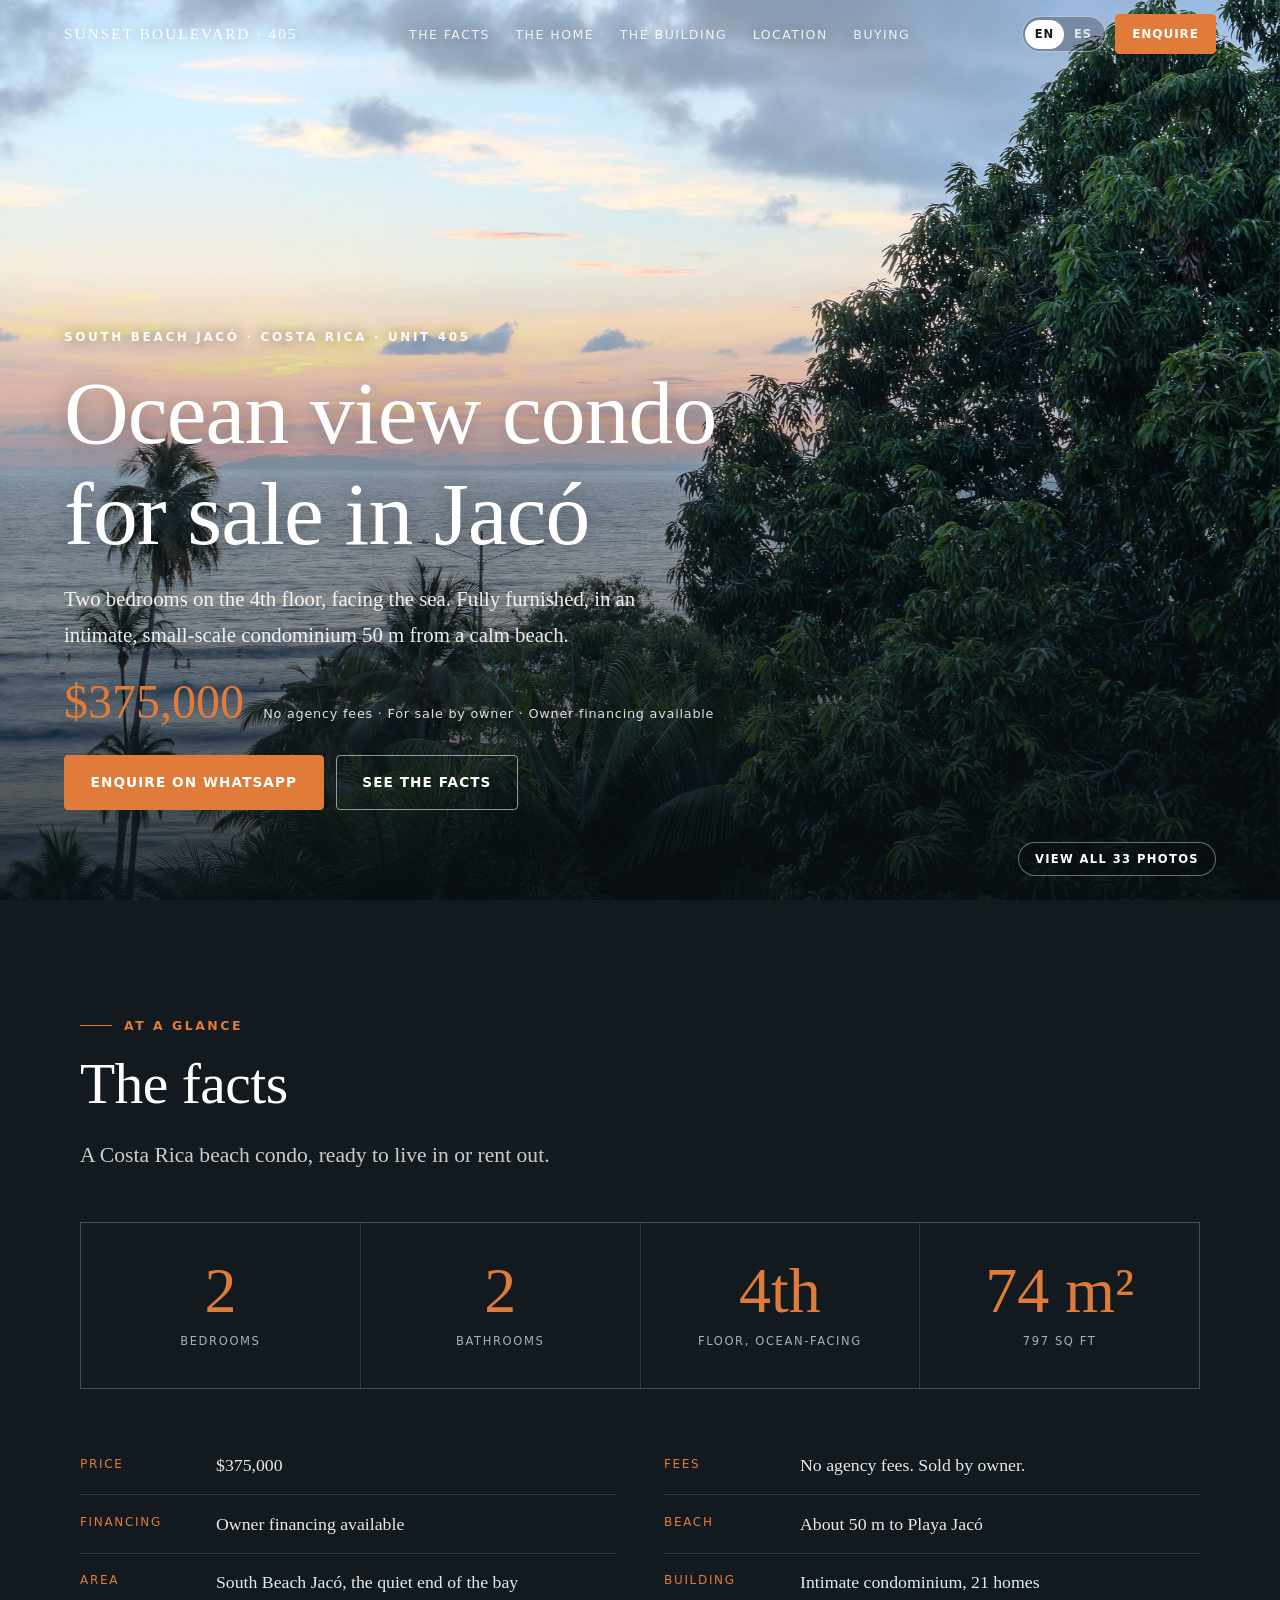
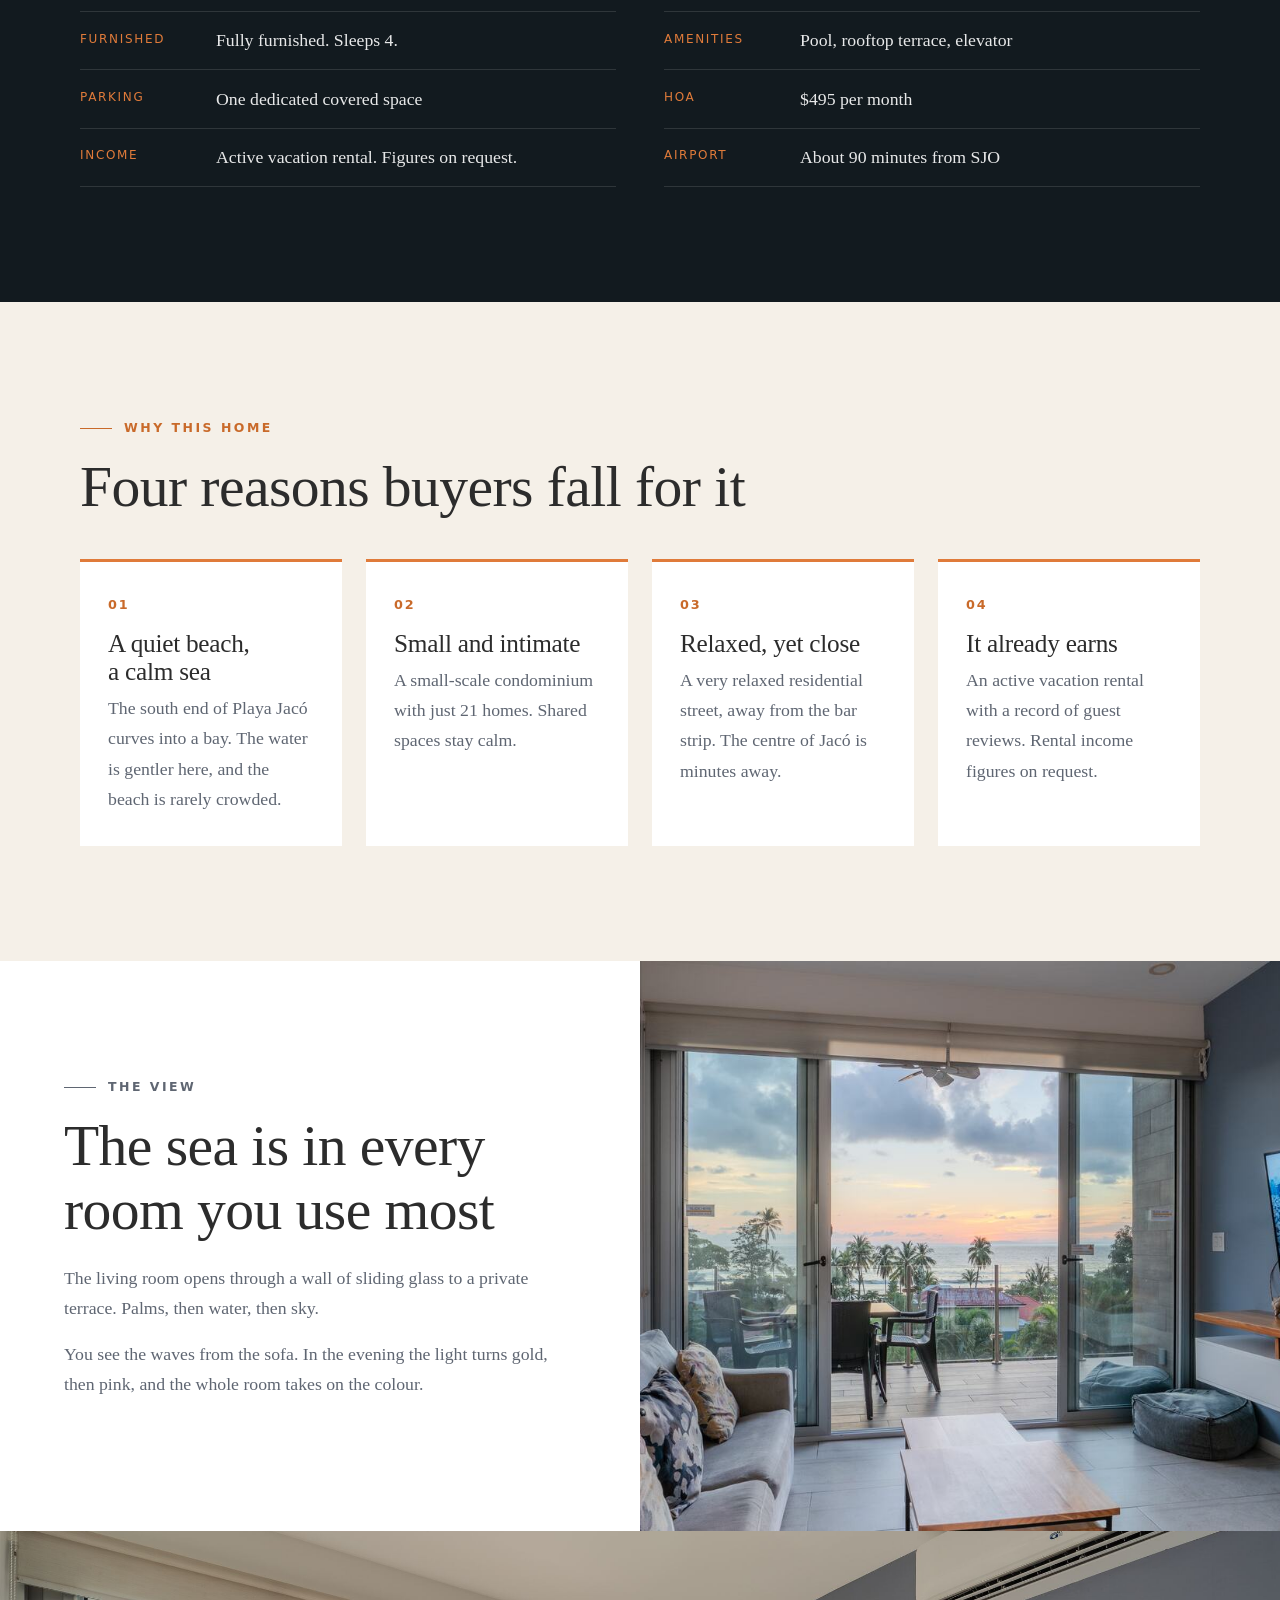
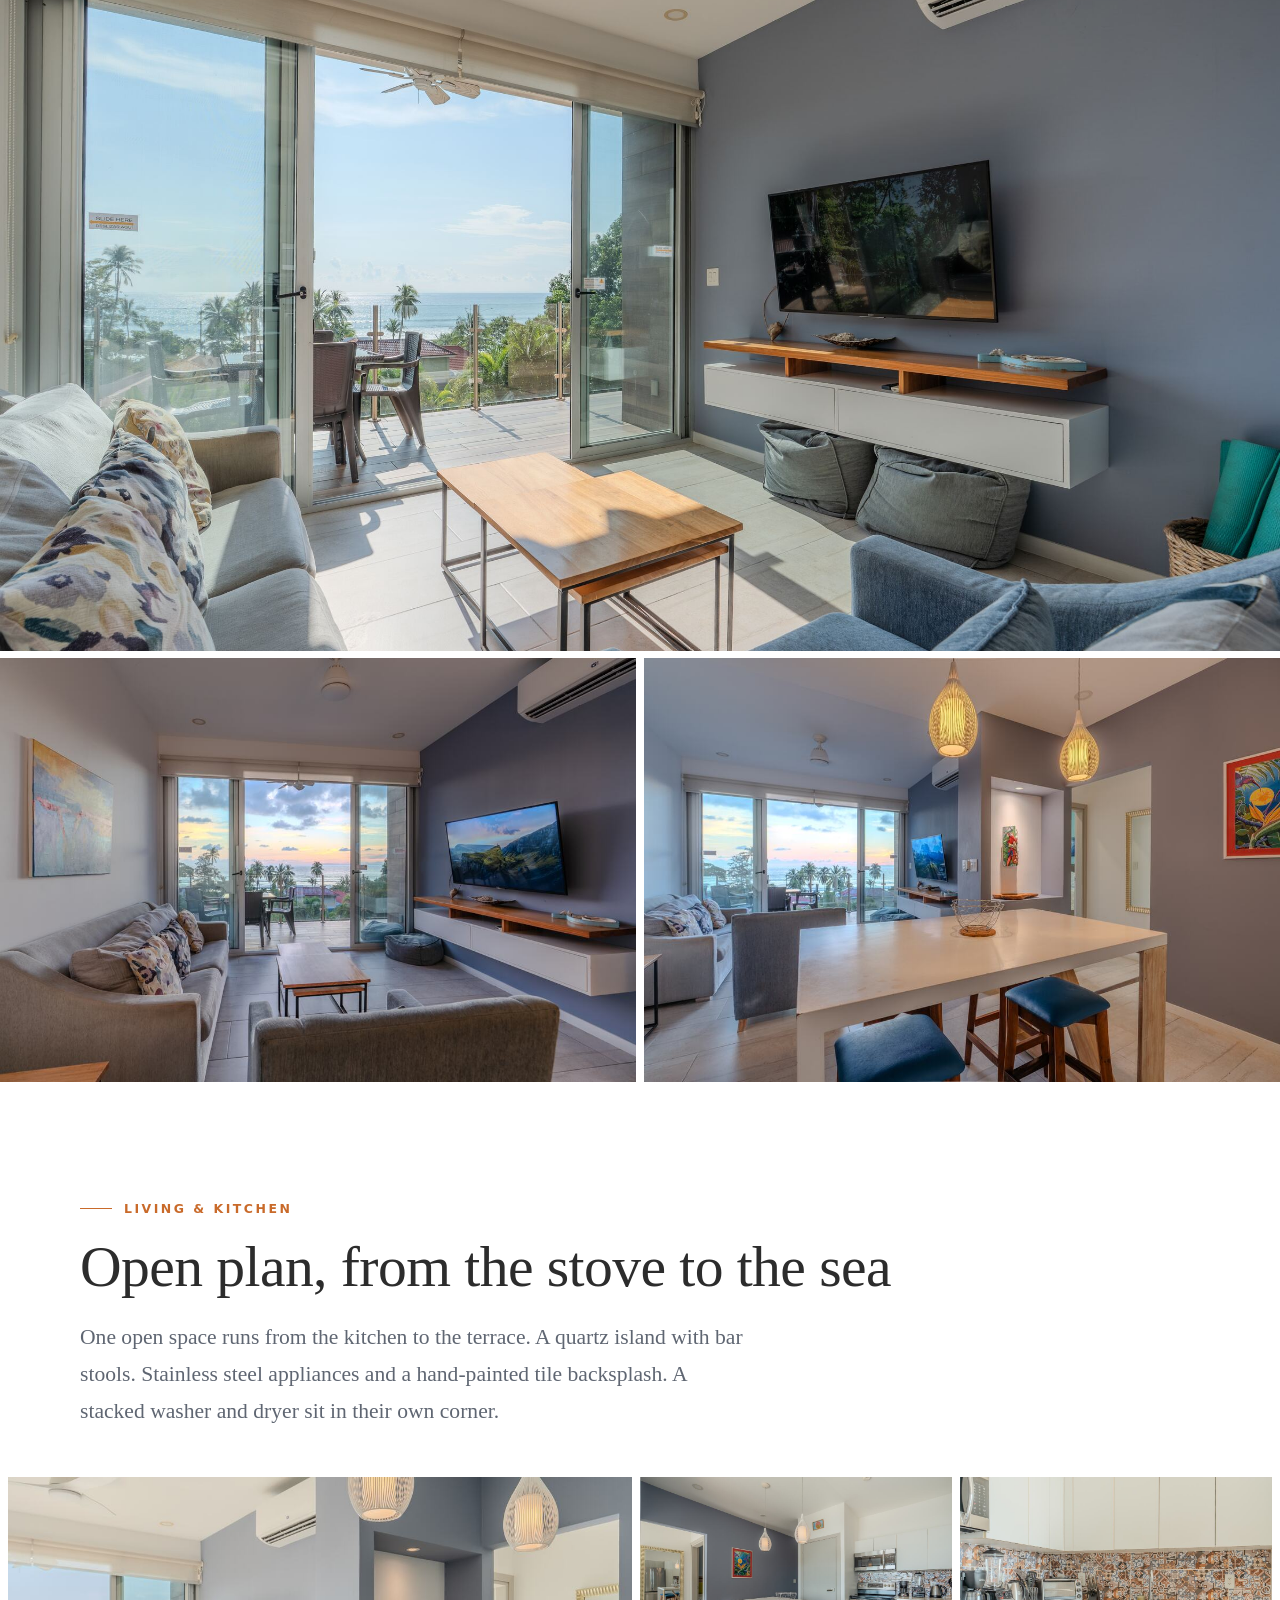
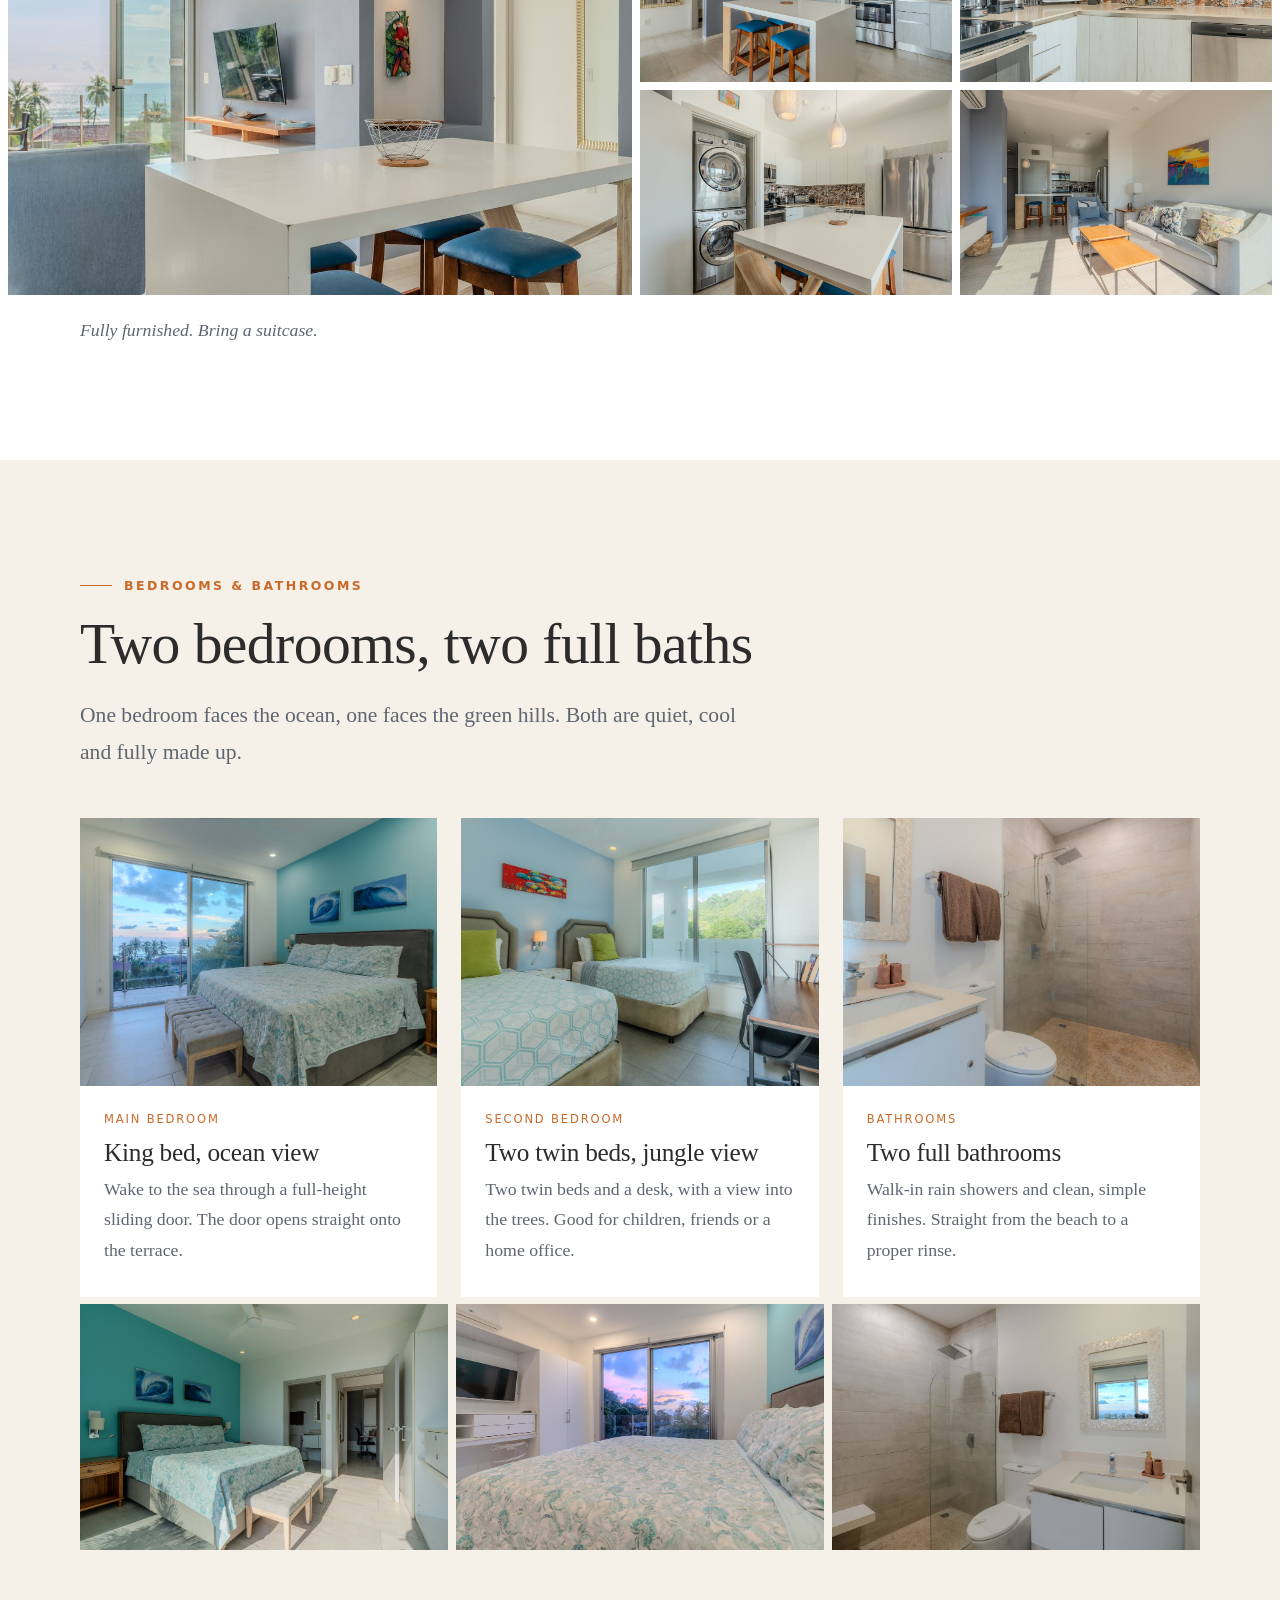
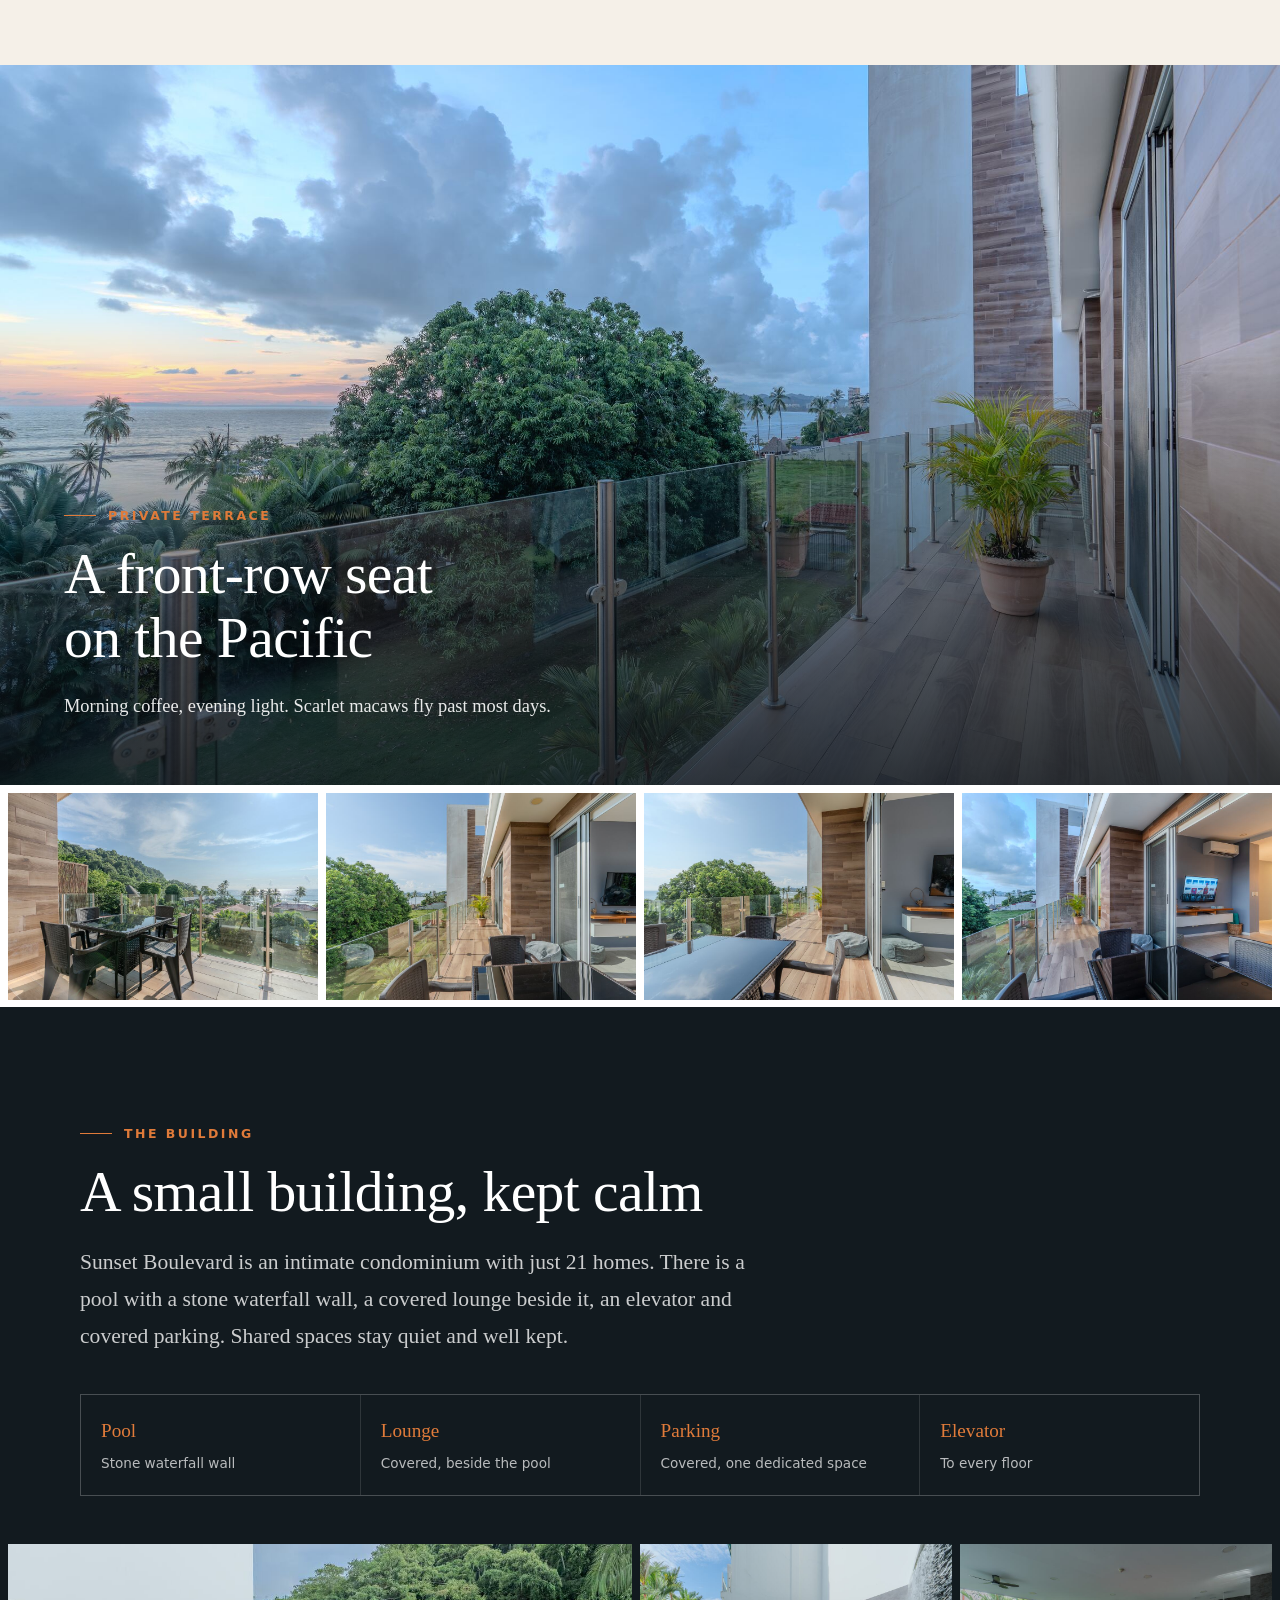
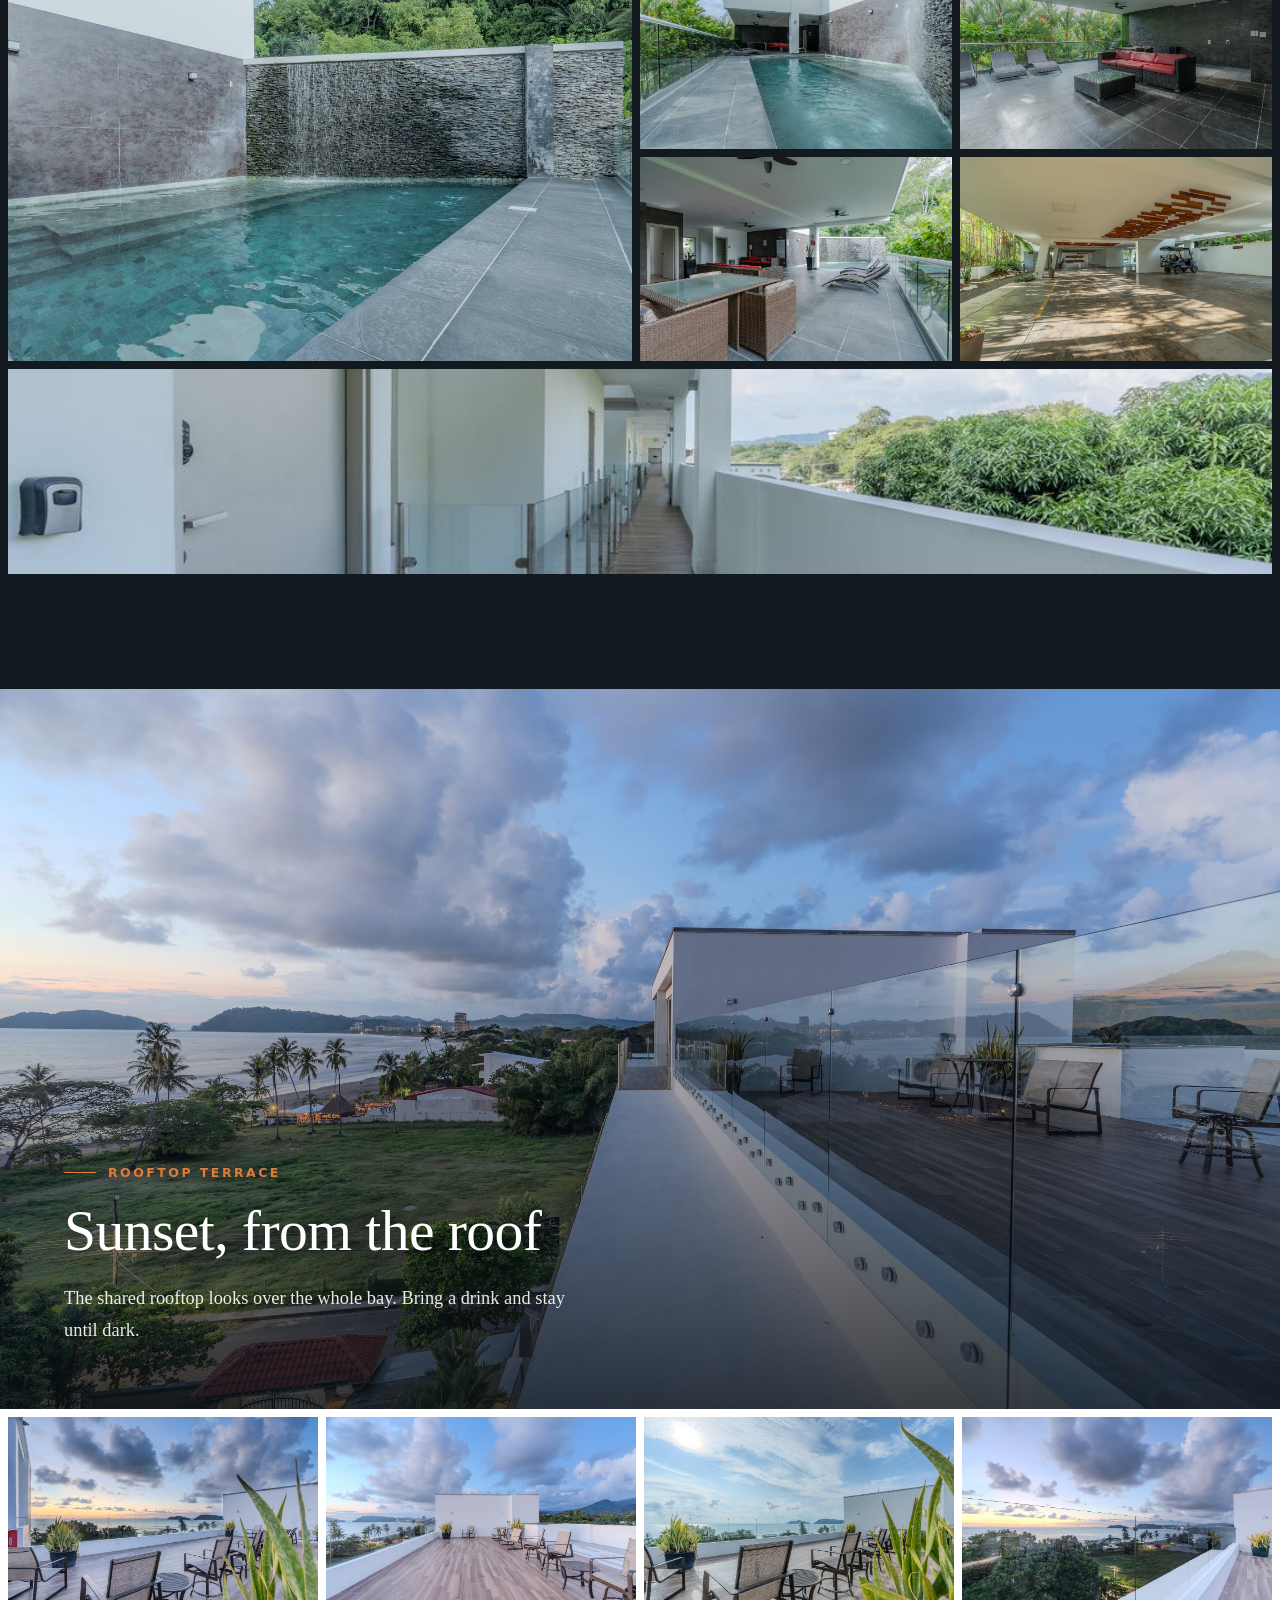
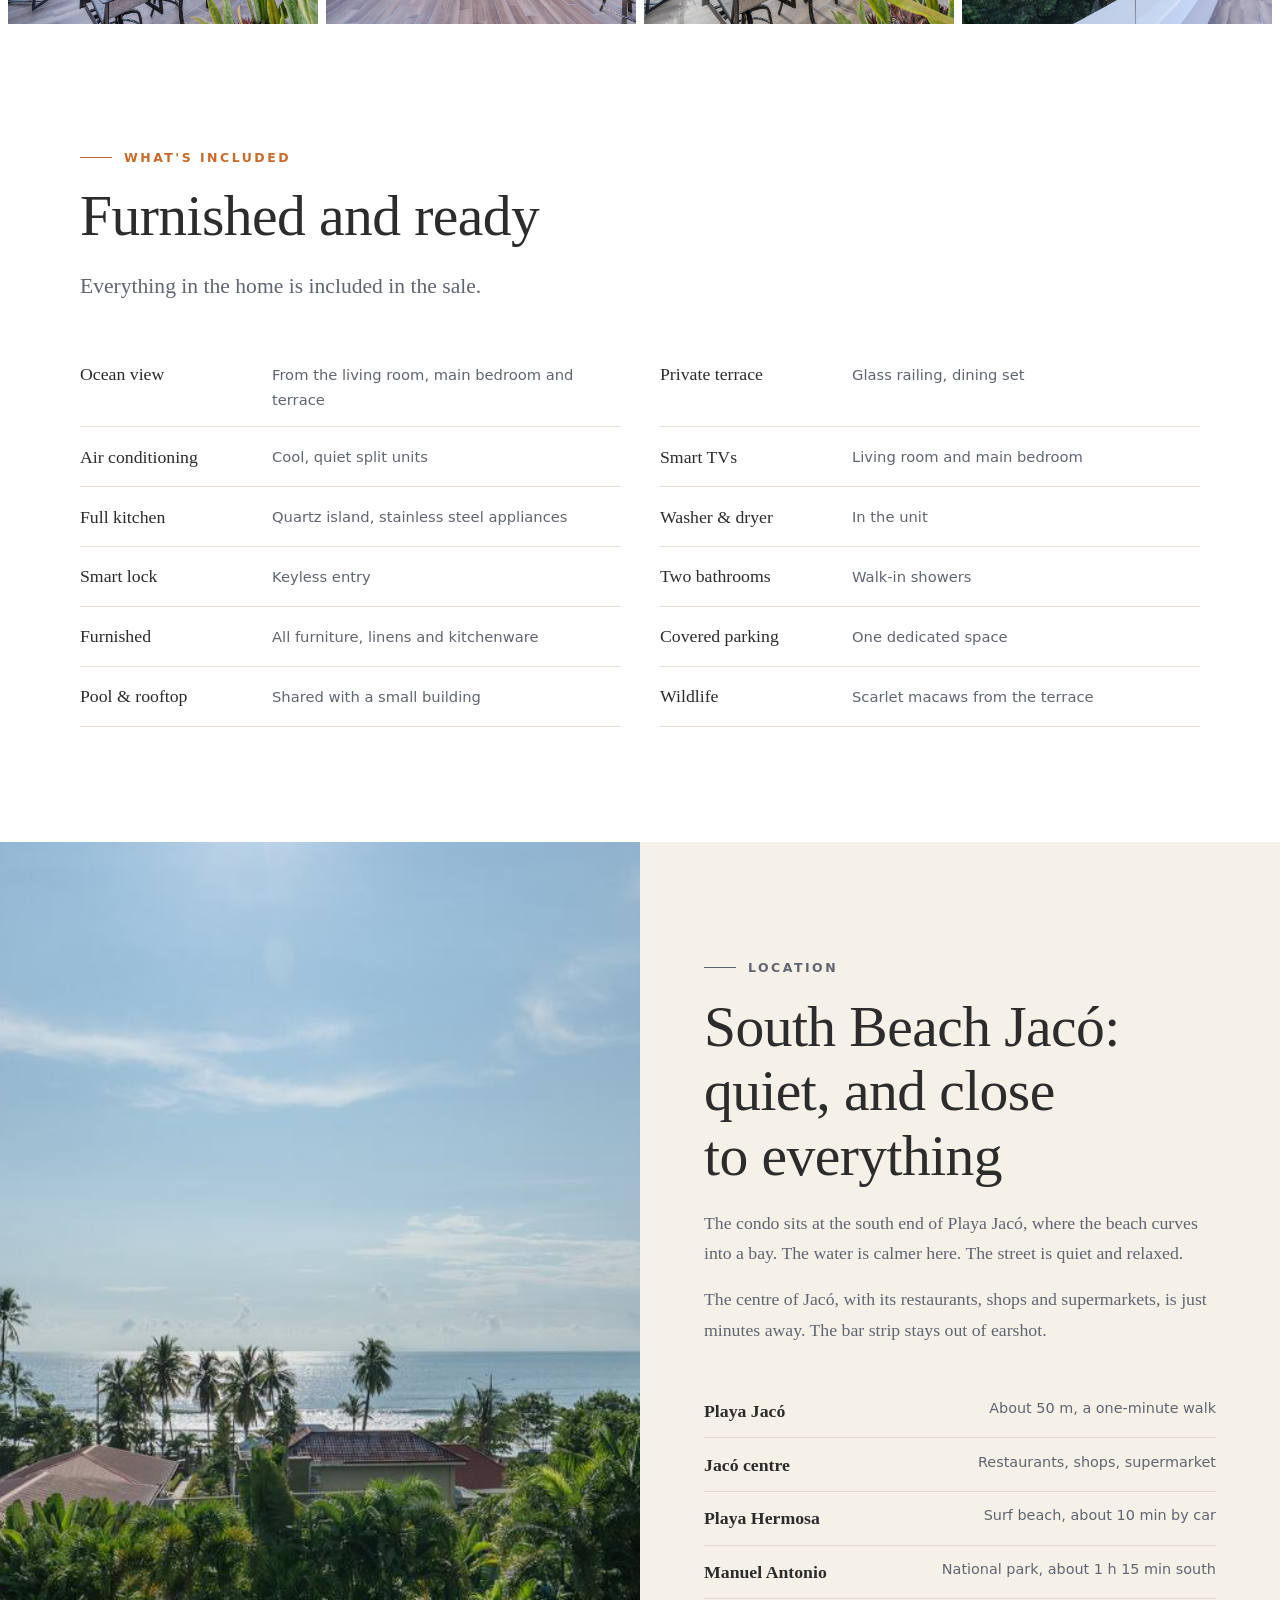
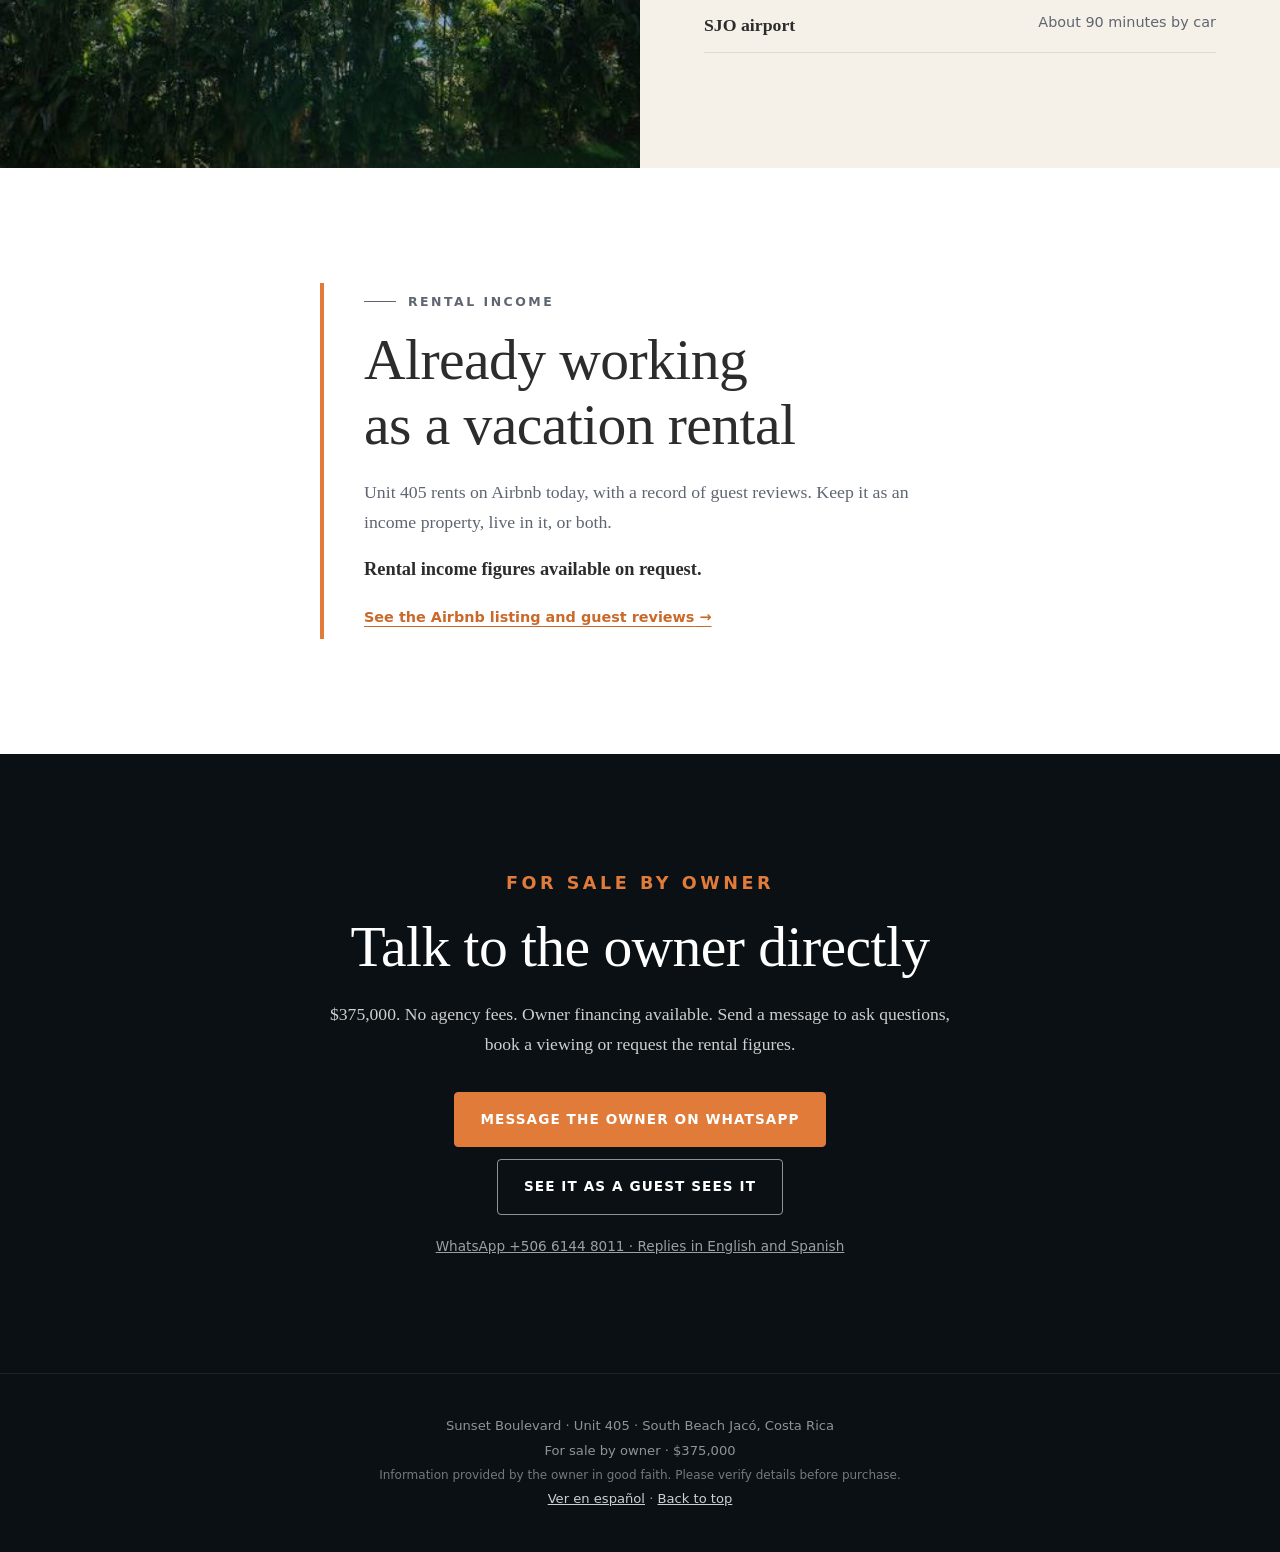
==== commit 1a6dcc4e: "Owner answers: 21 homes, minutes to centre, EN+ES replies, everything included Co-Authored-By: Claud" ====
--- a/index.html
+++ b/index.html
@@ -82,7 +82,7 @@
       <div><dt>Financing</dt><dd>Owner financing available</dd></div>
       <div><dt>Beach</dt><dd>About 50 m to Playa Jacó</dd></div>
       <div><dt>Area</dt><dd>South Beach Jacó, the quiet end of the bay</dd></div>
-      <div><dt>Building</dt><dd>Intimate, small-scale condominium</dd></div>
+      <div><dt>Building</dt><dd>Intimate condominium, 21 homes</dd></div>
       <div><dt>Furnished</dt><dd>Fully furnished. Sleeps 4.</dd></div>
       <div><dt>Amenities</dt><dd>Pool, rooftop terrace, elevator</dd></div>
       <div><dt>Parking</dt><dd>One dedicated covered space</dd></div>
@@ -99,8 +99,8 @@
     <h2 id="hl-h">Four reasons buyers fall for it</h2>
     <ol class="hl" role="list">
       <li><span class="hl-n" aria-hidden="true">01</span><h3>A quiet beach, a calm sea</h3><p>The south end of Playa Jacó curves into a bay. The water is gentler here, and the beach is rarely crowded.</p></li>
-      <li><span class="hl-n" aria-hidden="true">02</span><h3>Small and intimate</h3><p>A small-scale condominium with only a few homes. Shared spaces stay calm.</p></li>
-      <li><span class="hl-n" aria-hidden="true">03</span><h3>Relaxed, yet close</h3><p>A very relaxed residential street, away from the bar strip. The centre of Jacó is close by.</p></li>
+      <li><span class="hl-n" aria-hidden="true">02</span><h3>Small and intimate</h3><p>A small-scale condominium with just 21 homes. Shared spaces stay calm.</p></li>
+      <li><span class="hl-n" aria-hidden="true">03</span><h3>Relaxed, yet close</h3><p>A very relaxed residential street, away from the bar strip. The centre of Jacó is minutes away.</p></li>
       <li><span class="hl-n" aria-hidden="true">04</span><h3>It already earns</h3><p>An active vacation rental with a record of guest reviews. Rental income figures on request.</p></li>
     </ol>
   </div>
@@ -158,7 +158,7 @@
 <section class="sec dark" id="building">
   <div class="wrap">
     <p class="tag on-dark">The building</p><h2>A small building, kept calm</h2>
-    <p class="lead">Sunset Boulevard is an intimate condominium with only a few homes. There is a pool with a stone waterfall wall, a covered lounge beside it, an elevator and covered parking. Shared spaces stay quiet and well kept.</p>
+    <p class="lead">Sunset Boulevard is an intimate condominium with just 21 homes. There is a pool with a stone waterfall wall, a covered lounge beside it, an elevator and covered parking. Shared spaces stay quiet and well kept.</p>
     <ul class="amen" role="list">
       <li><strong>Pool</strong><span>Stone waterfall wall</span></li>
       <li><strong>Lounge</strong><span>Covered, beside the pool</span></li>
@@ -189,7 +189,7 @@
 <section class="sec">
   <div class="wrap">
     <p class="tag ">What's included</p><h2>Furnished and ready</h2>
-    <p class="lead dark">Everything below stays with the home.</p>
+    <p class="lead dark">Everything in the home is included in the sale.</p>
     <ul class="incl" role="list">
       <li><strong>Ocean view</strong><span>From the living room, main bedroom and terrace</span></li>
       <li><strong>Private terrace</strong><span>Glass railing, dining set</span></li>
@@ -199,7 +199,7 @@
       <li><strong>Washer &amp; dryer</strong><span>In the unit</span></li>
       <li><strong>Smart lock</strong><span>Keyless entry</span></li>
       <li><strong>Two bathrooms</strong><span>Walk-in showers</span></li>
-      <li><strong>Furnished</strong><span>Beds, linens, kitchenware</span></li>
+      <li><strong>Furnished</strong><span>All furniture, linens and kitchenware</span></li>
       <li><strong>Covered parking</strong><span>One dedicated space</span></li>
       <li><strong>Pool &amp; rooftop</strong><span>Shared with a small building</span></li>
       <li><strong>Wildlife</strong><span>Scarlet macaws from the terrace</span></li>
@@ -211,7 +211,7 @@
   <div class="split-text">
     <p class="tag ">Location</p><h2>South Beach Jacó: quiet, and close to everything</h2>
     <p>The condo sits at the south end of Playa Jacó, where the beach curves into a bay. The water is calmer here. The street is quiet and relaxed.</p>
-    <p>The centre of Jacó, with its restaurants, shops and supermarkets, is close by. The bar strip stays out of earshot.</p>
+    <p>The centre of Jacó, with its restaurants, shops and supermarkets, is just minutes away. The bar strip stays out of earshot.</p>
     <dl class="points">
       <div><dt>Playa Jacó</dt><dd>About 50 m, a one-minute walk</dd></div>
       <div><dt>Jacó centre</dt><dd>Restaurants, shops, supermarket</dd></div>
@@ -242,7 +242,7 @@
       <a class="btn btn-sun" href="https://wa.me/50661448011?text=Hi%2C%20I'm%20interested%20in%20buying%20Sunset%20Boulevard%20405%20in%20Jac%C3%B3." target="_blank" rel="noopener">Message the owner on WhatsApp<span class="sr"> (opens WhatsApp)</span></a>
       <a class="btn btn-ghost" href="https://www.airbnb.com/rooms/1527613334489602829" target="_blank" rel="noopener">See it as a guest sees it<span class="sr"> (opens Airbnb in a new tab)</span></a>
     </div>
-    <p class="small"><a href="https://wa.me/50661448011?text=Hi%2C%20I'm%20interested%20in%20buying%20Sunset%20Boulevard%20405%20in%20Jac%C3%B3." target="_blank" rel="noopener">WhatsApp +506 6144 8011</a></p>
+    <p class="small"><a href="https://wa.me/50661448011?text=Hi%2C%20I'm%20interested%20in%20buying%20Sunset%20Boulevard%20405%20in%20Jac%C3%B3." target="_blank" rel="noopener">WhatsApp +506 6144 8011 · Replies in English and Spanish</a></p>
   </div>
 </section>
 </main>
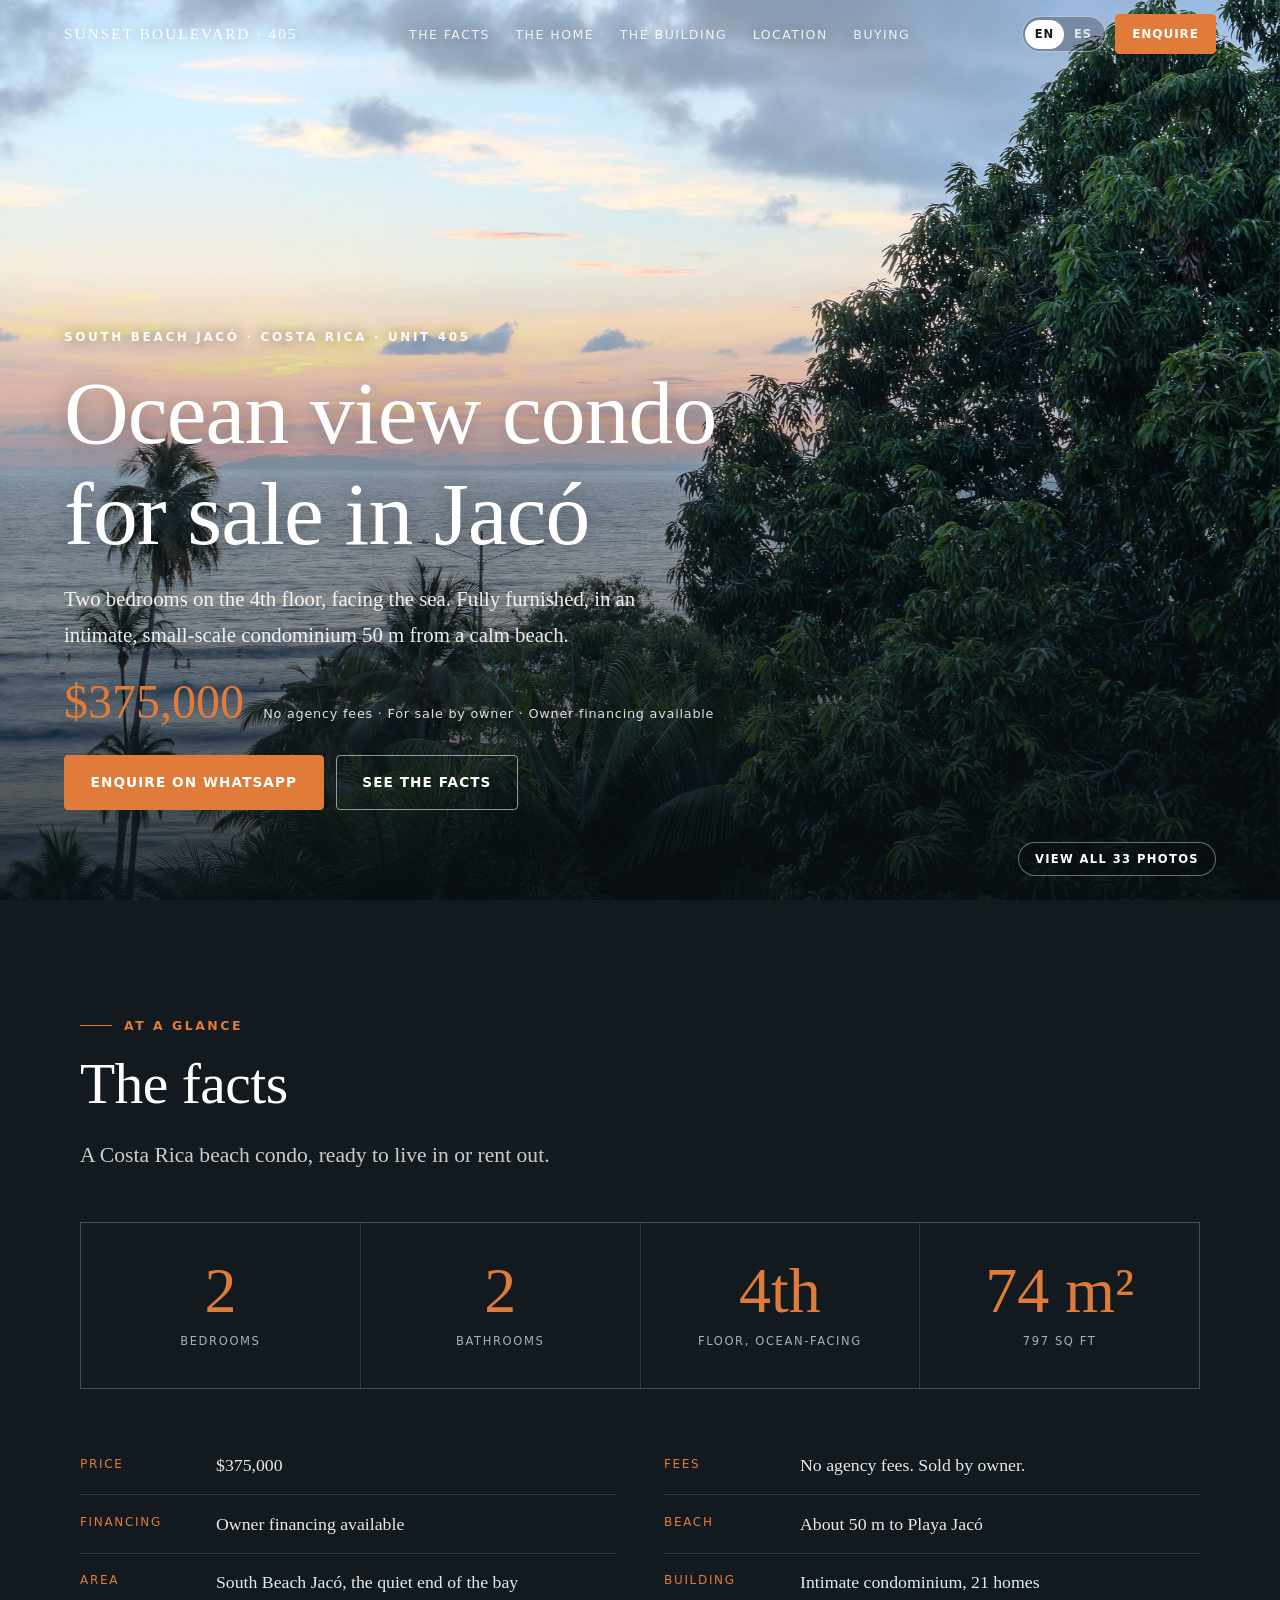
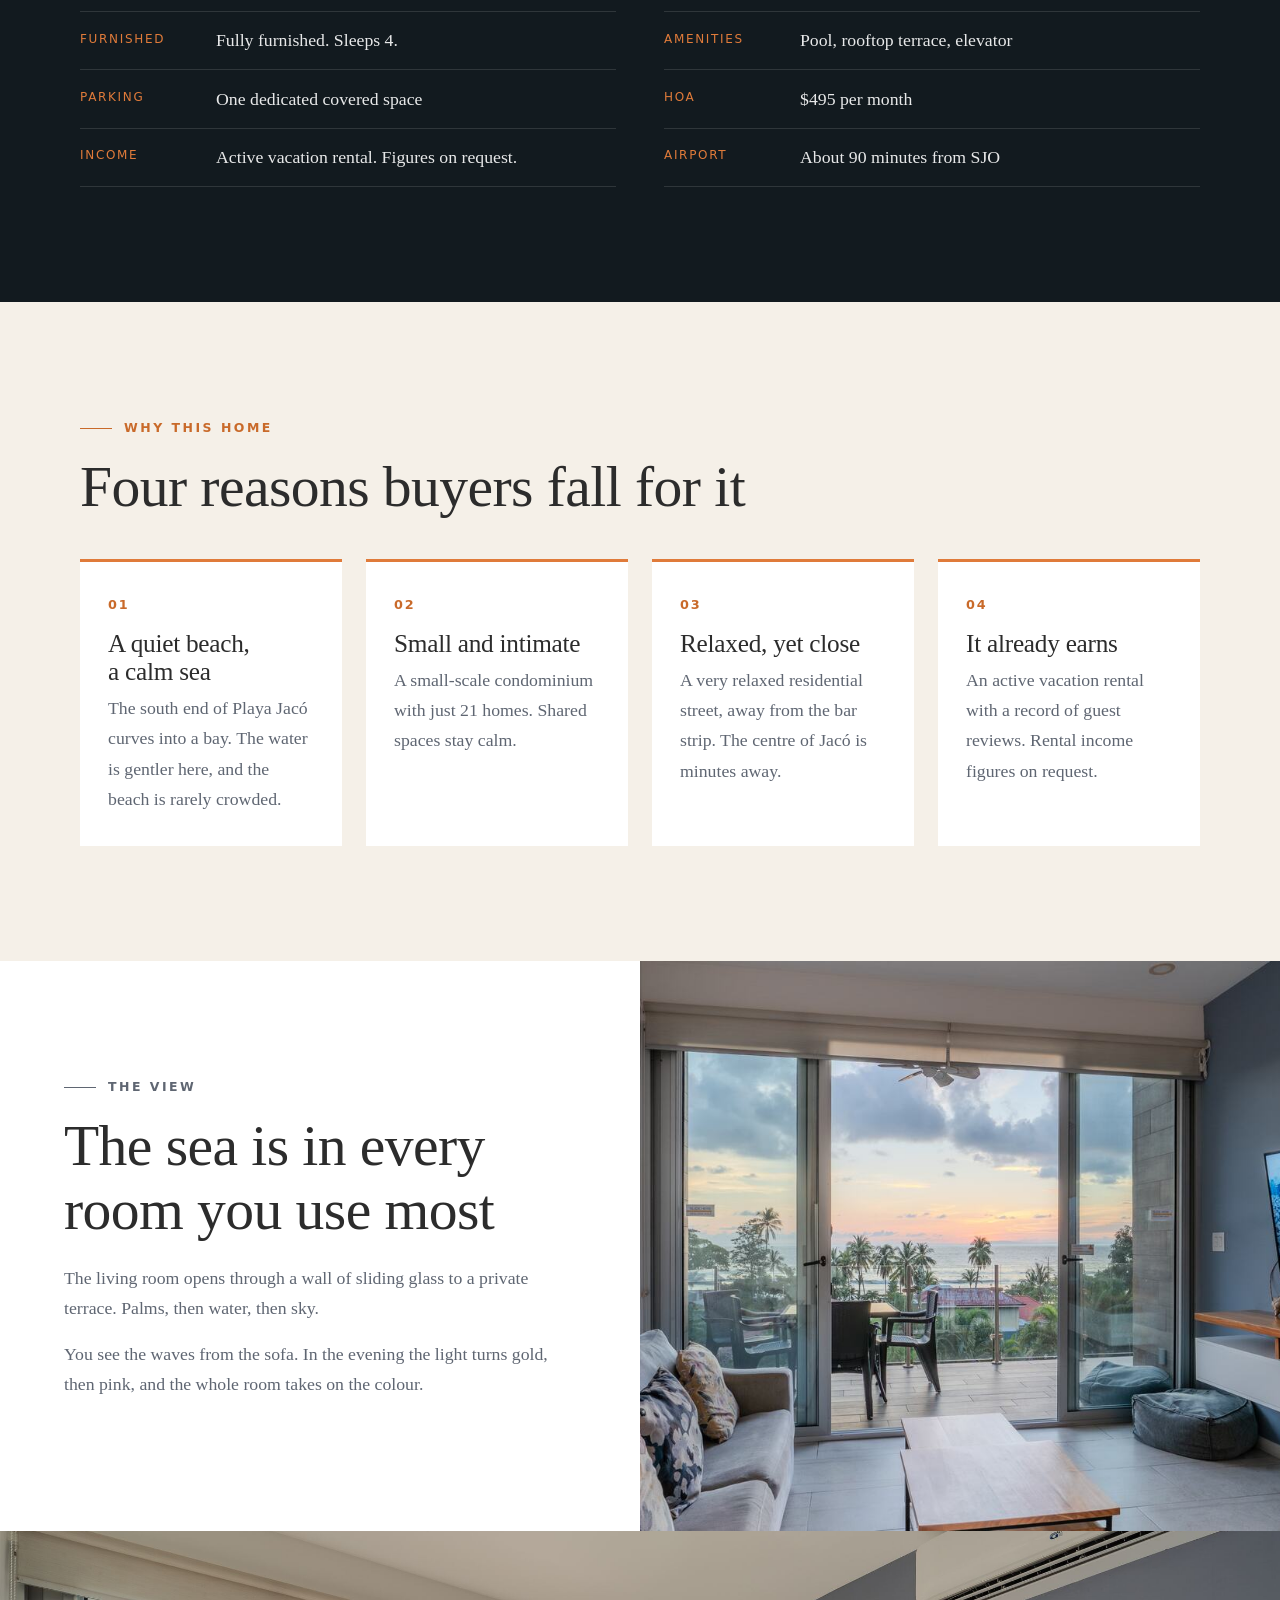
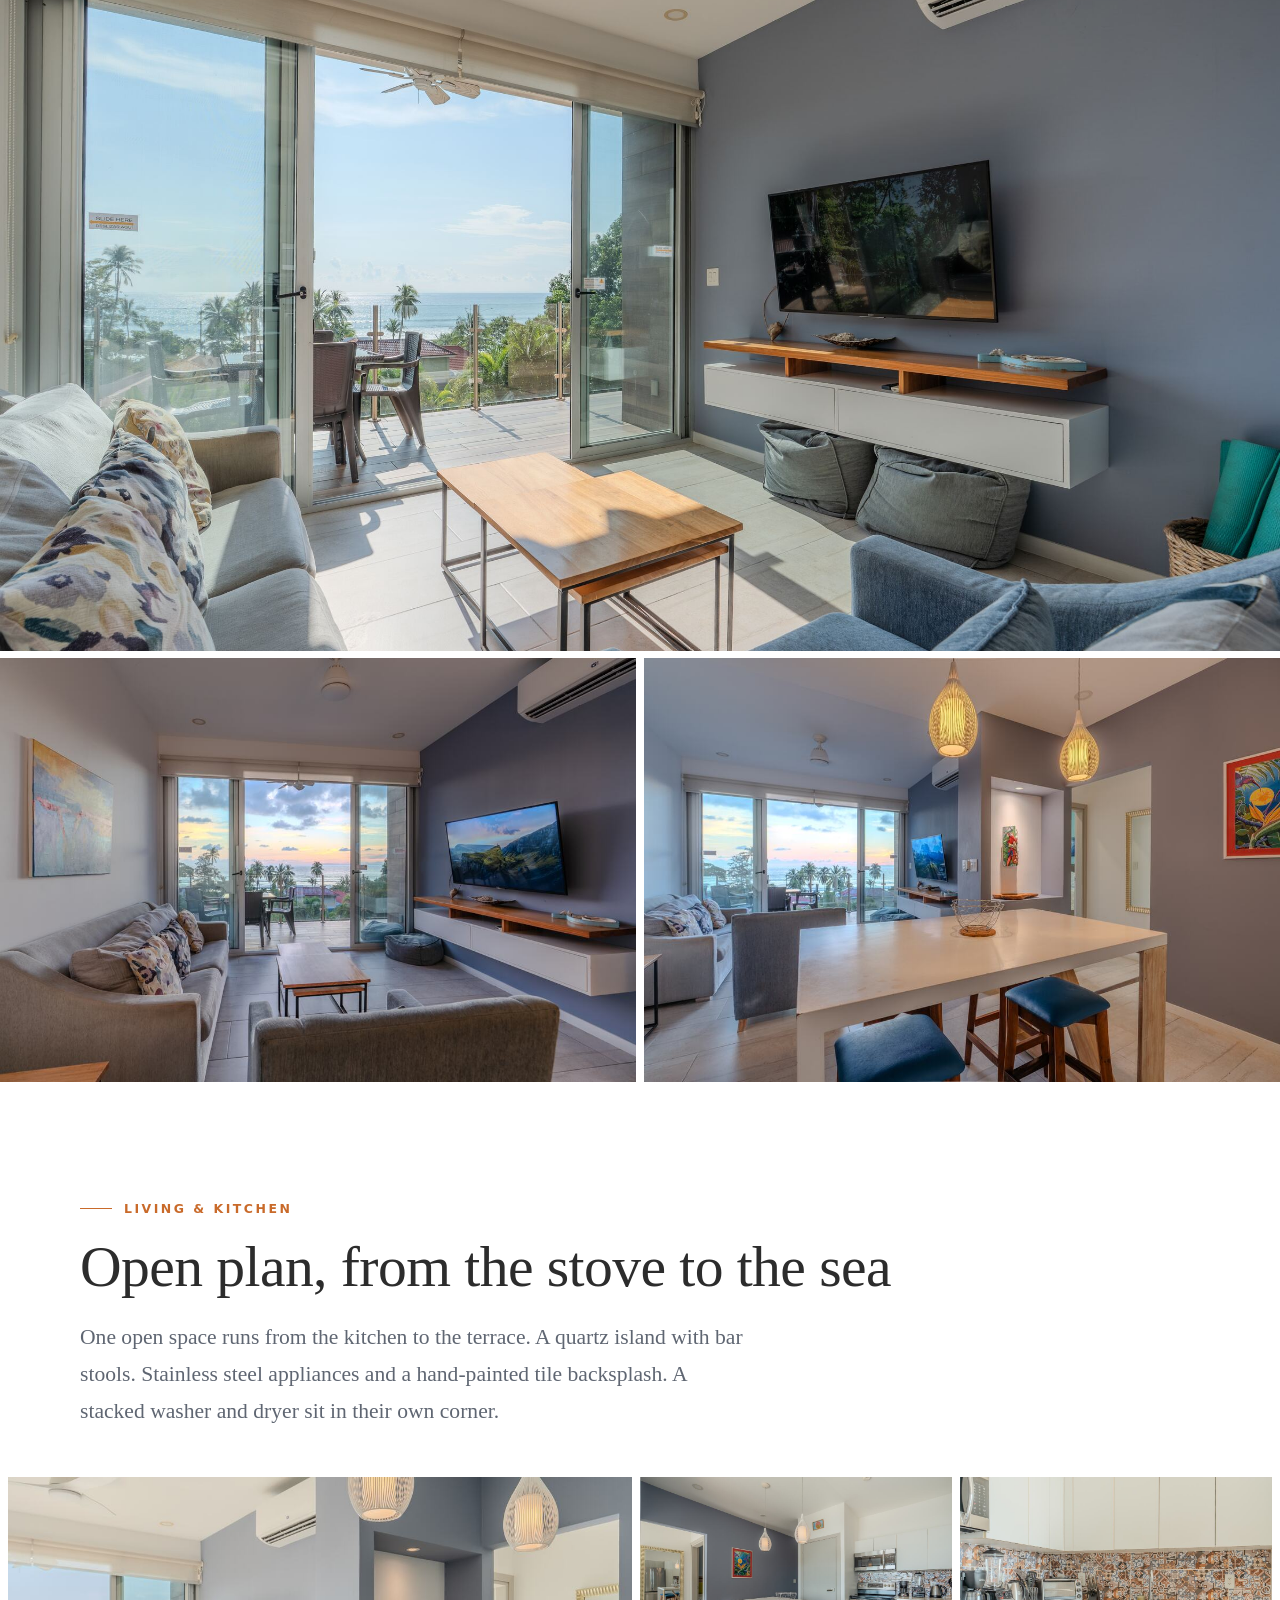
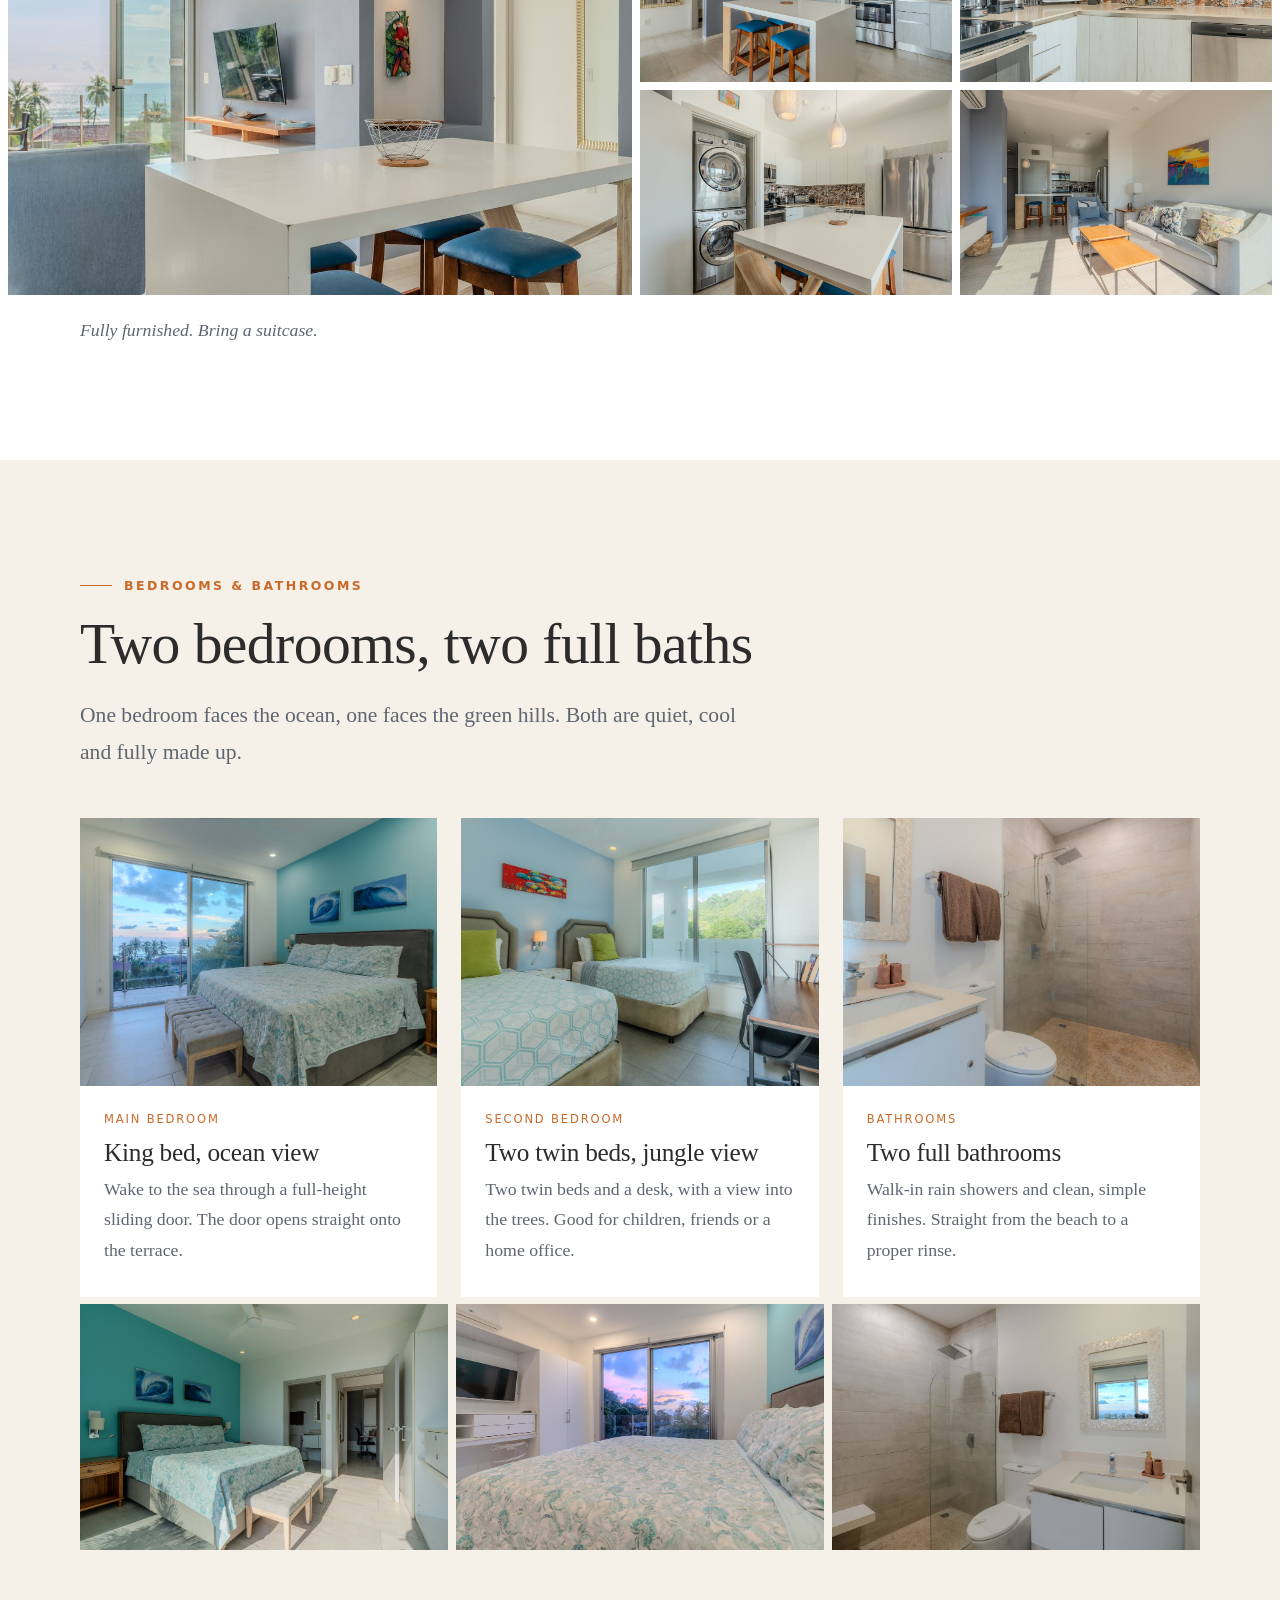
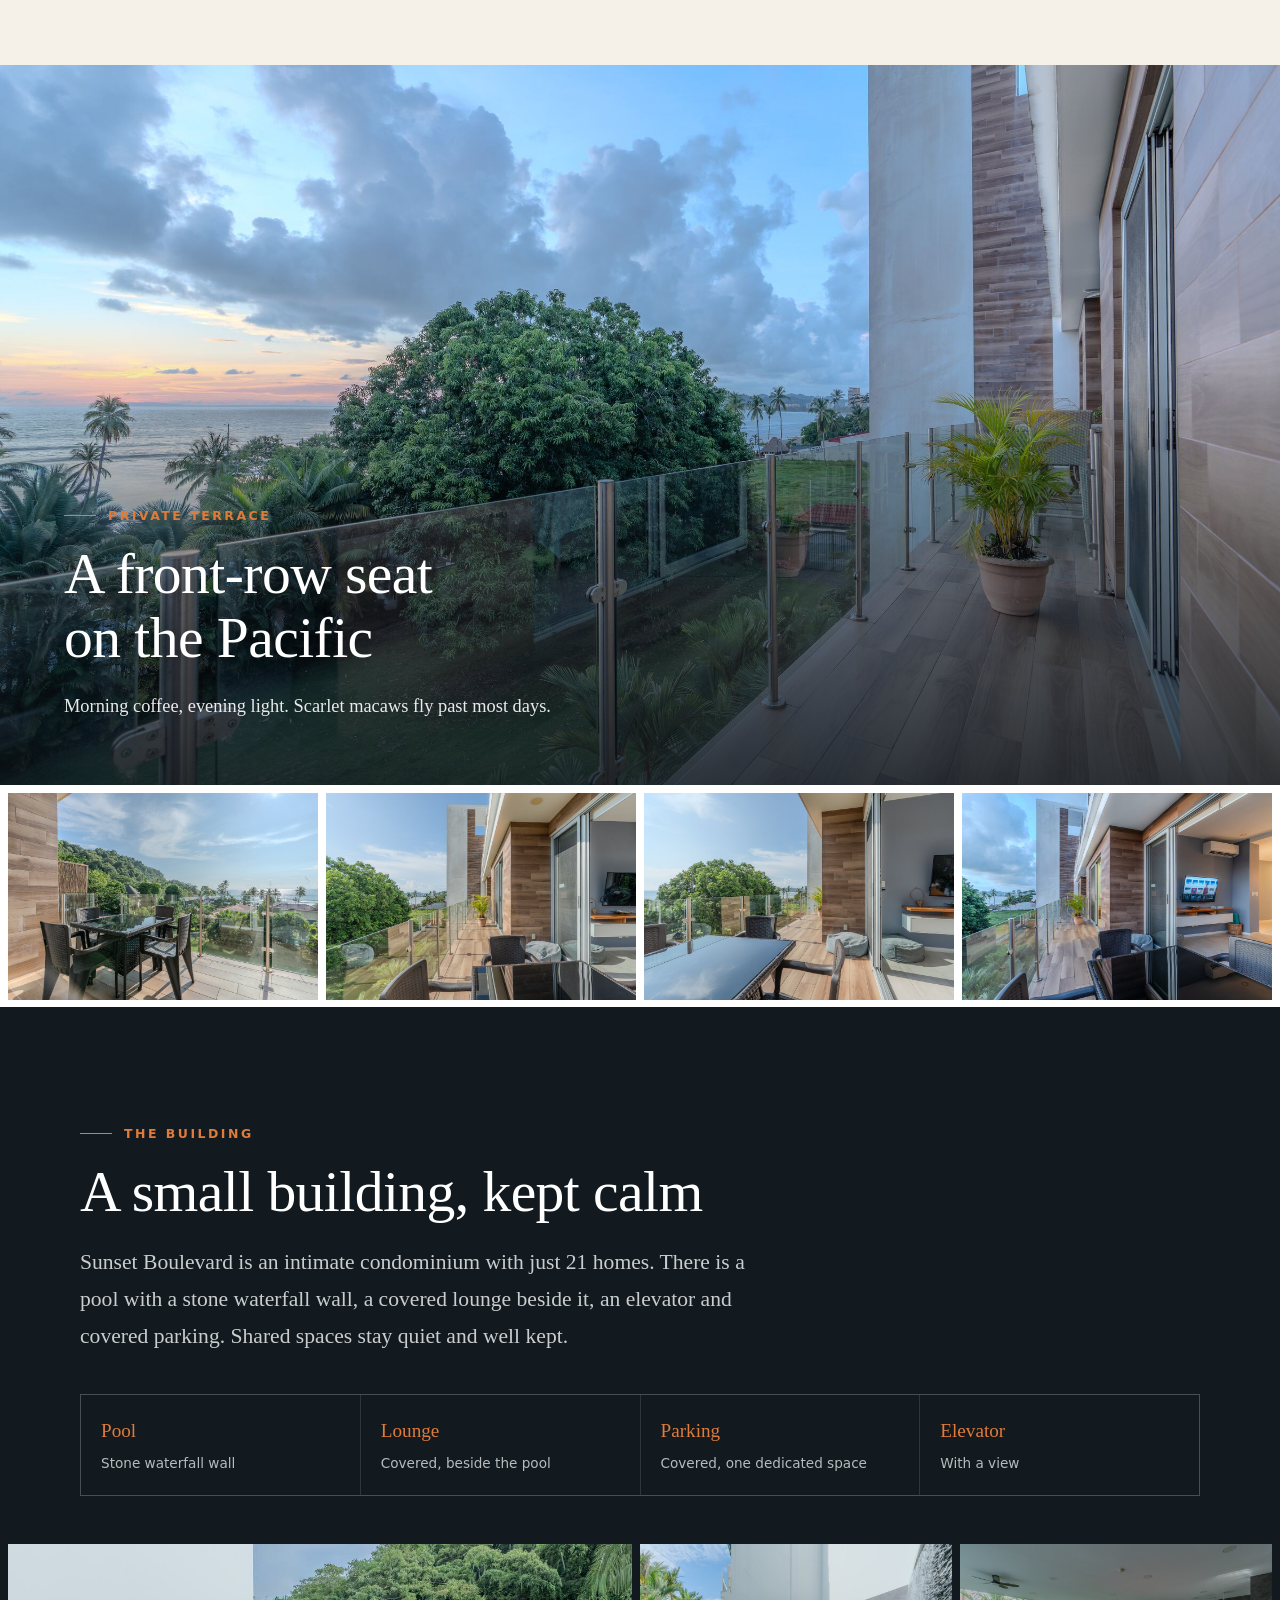
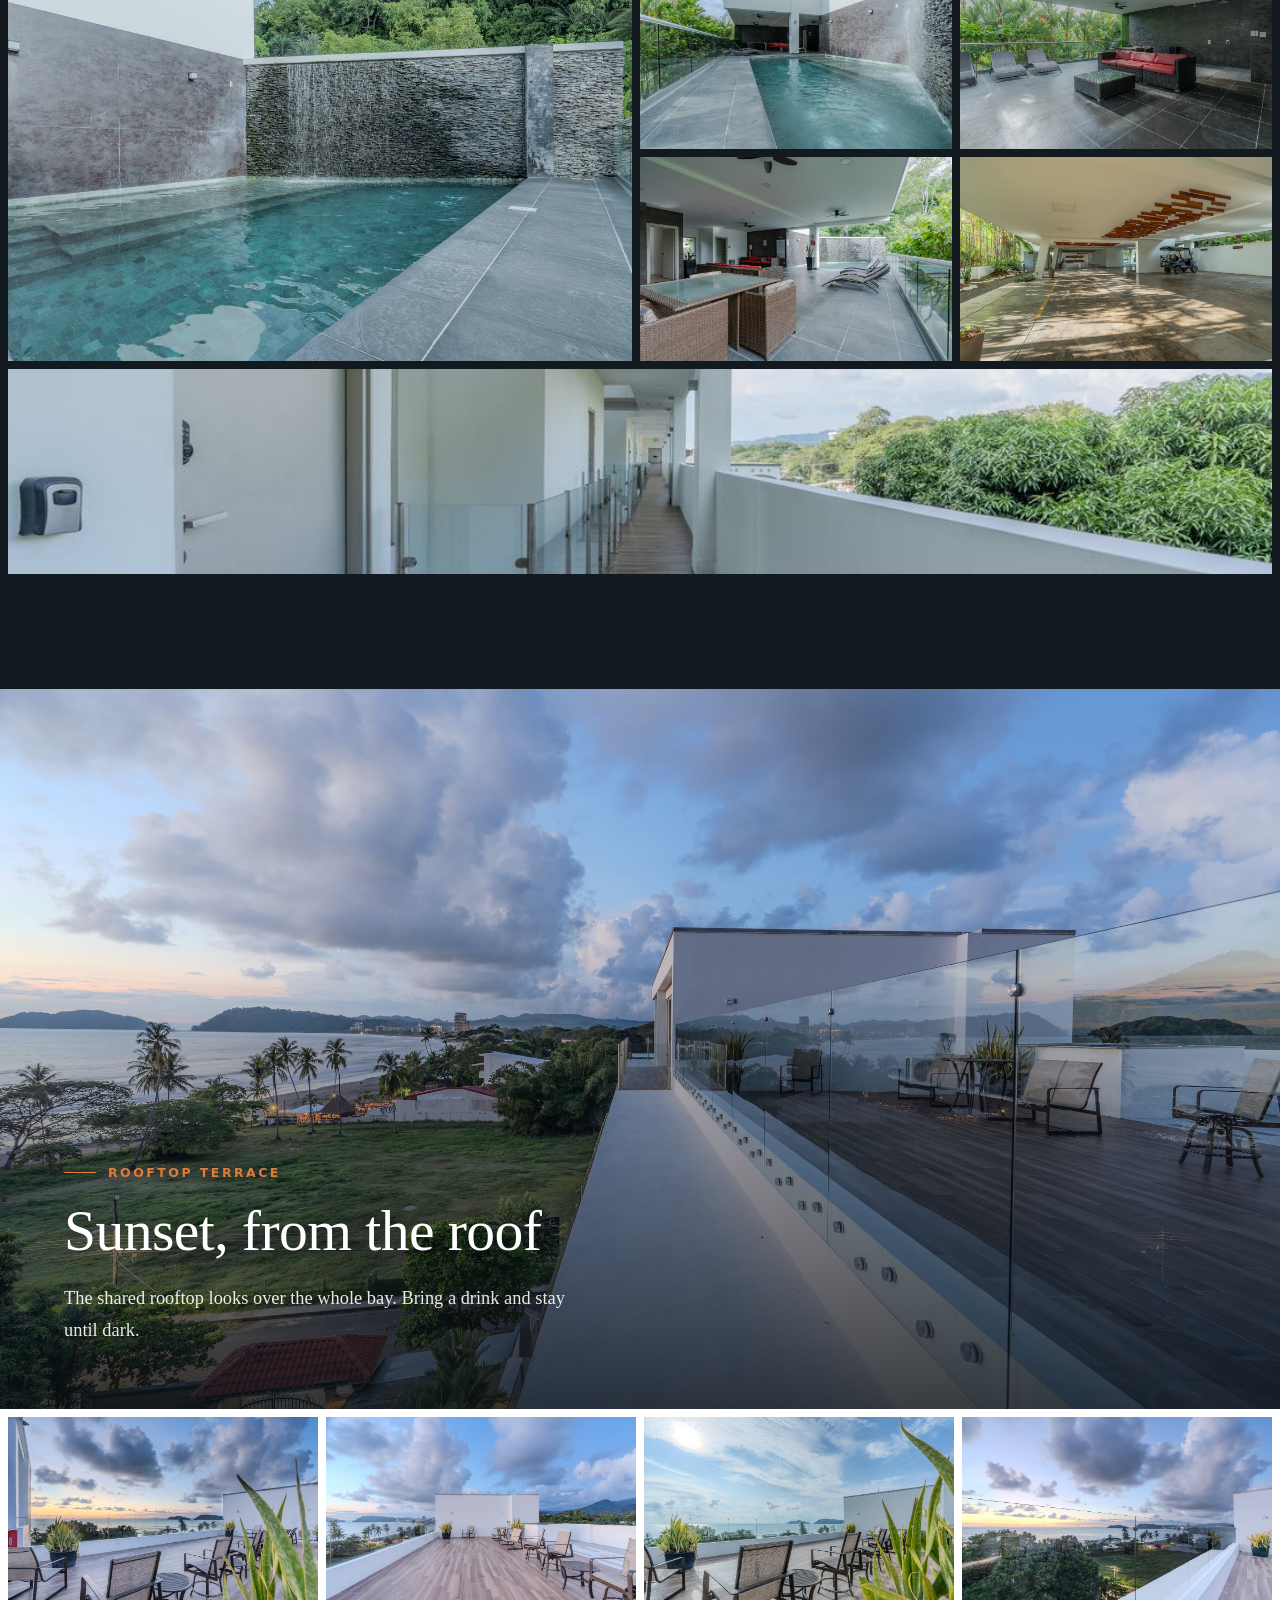
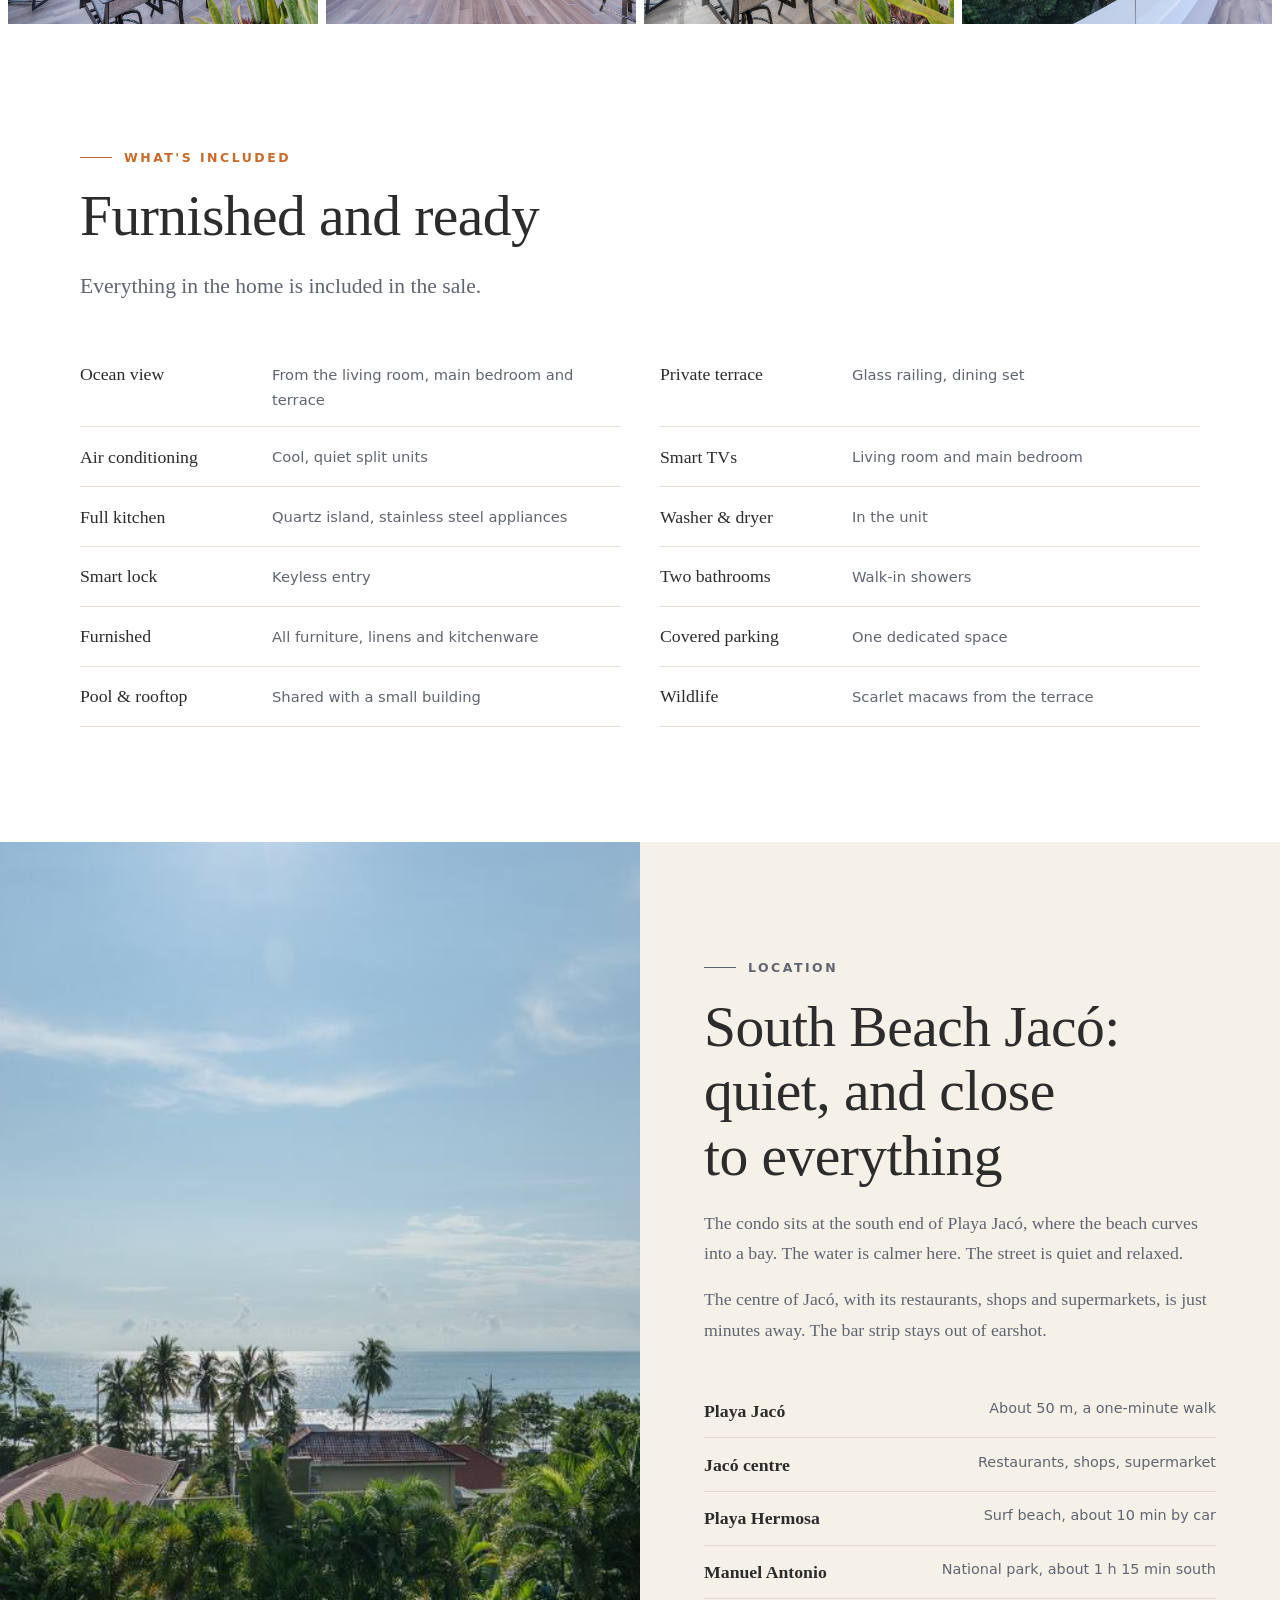
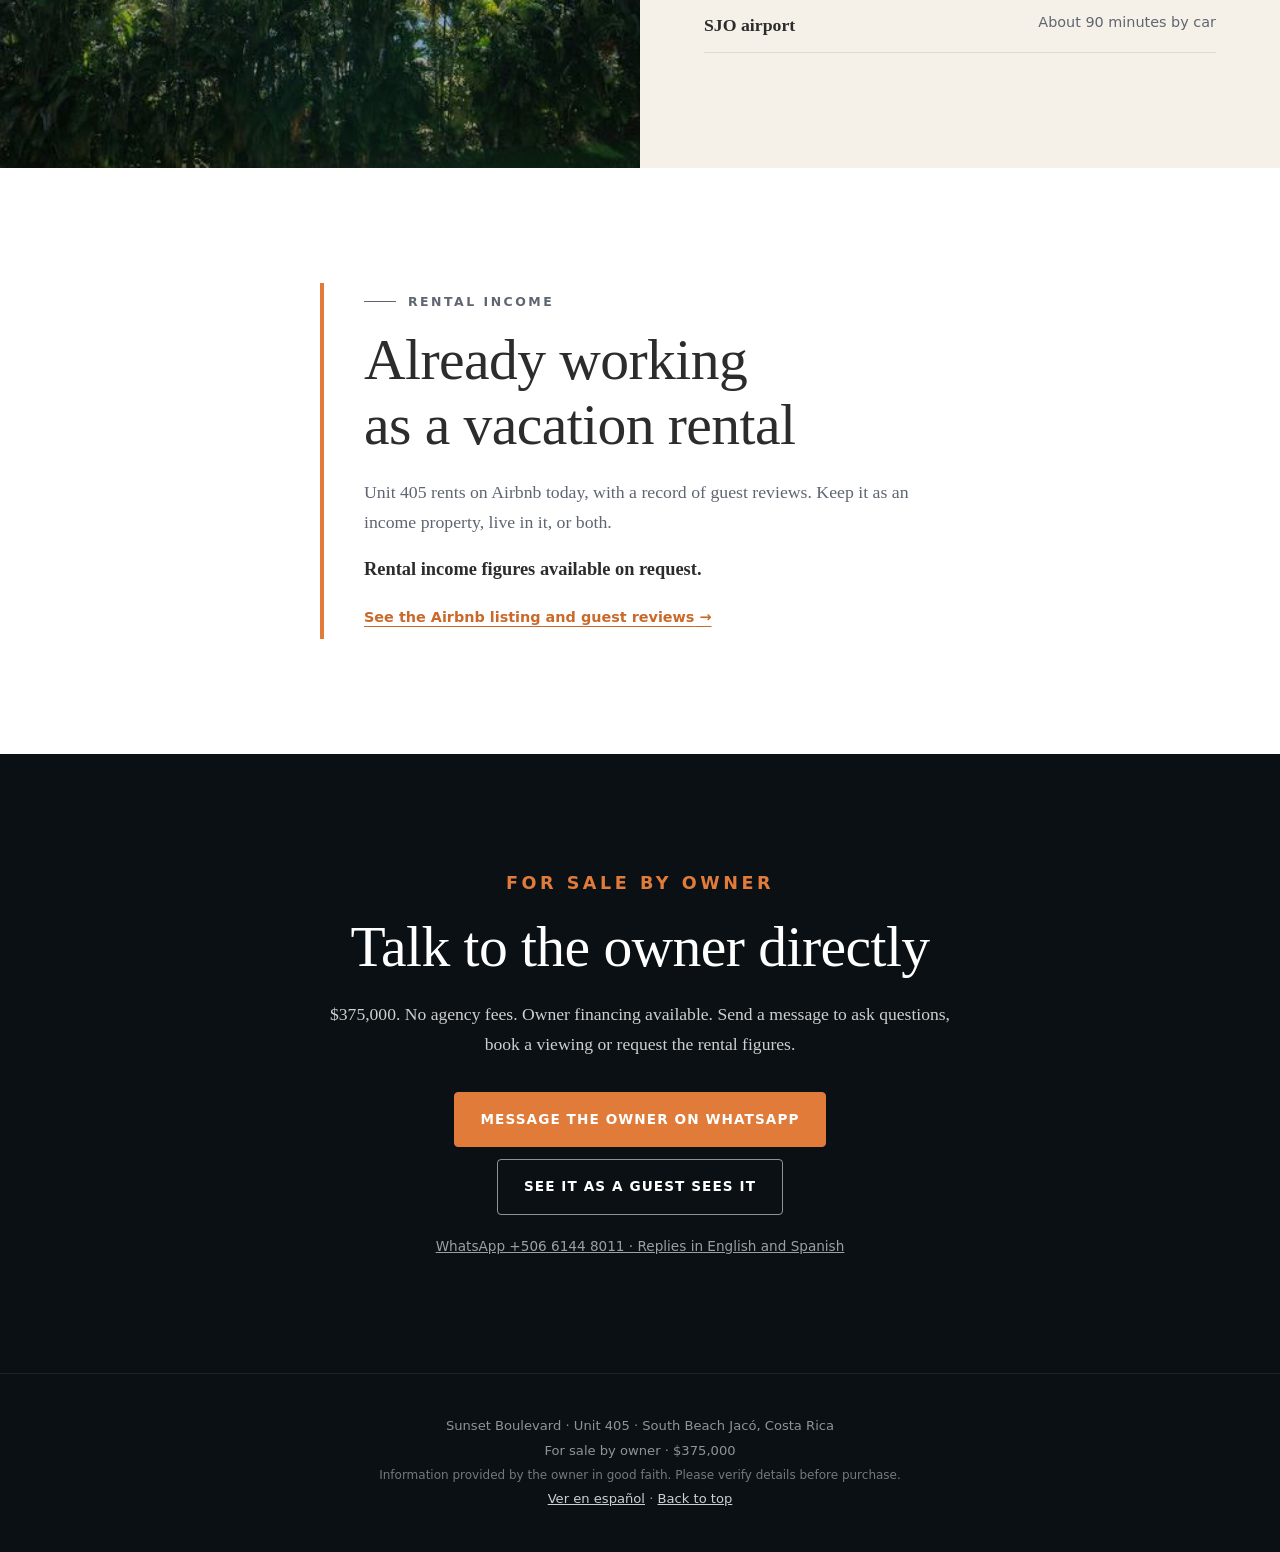
==== commit edd1b3cb: "Elevator: 'With a view' instead of 'To every floor' Co-Authored-By: Claude Opus 5.5 <noreply@anthrop" ====
--- a/index.html
+++ b/index.html
@@ -163,7 +163,7 @@
       <li><strong>Pool</strong><span>Stone waterfall wall</span></li>
       <li><strong>Lounge</strong><span>Covered, beside the pool</span></li>
       <li><strong>Parking</strong><span>Covered, one dedicated space</span></li>
-      <li><strong>Elevator</strong><span>To every floor</span></li>
+      <li><strong>Elevator</strong><span>With a view</span></li>
     </ul>
   </div>
   <div class="mosaic mosaic-6">
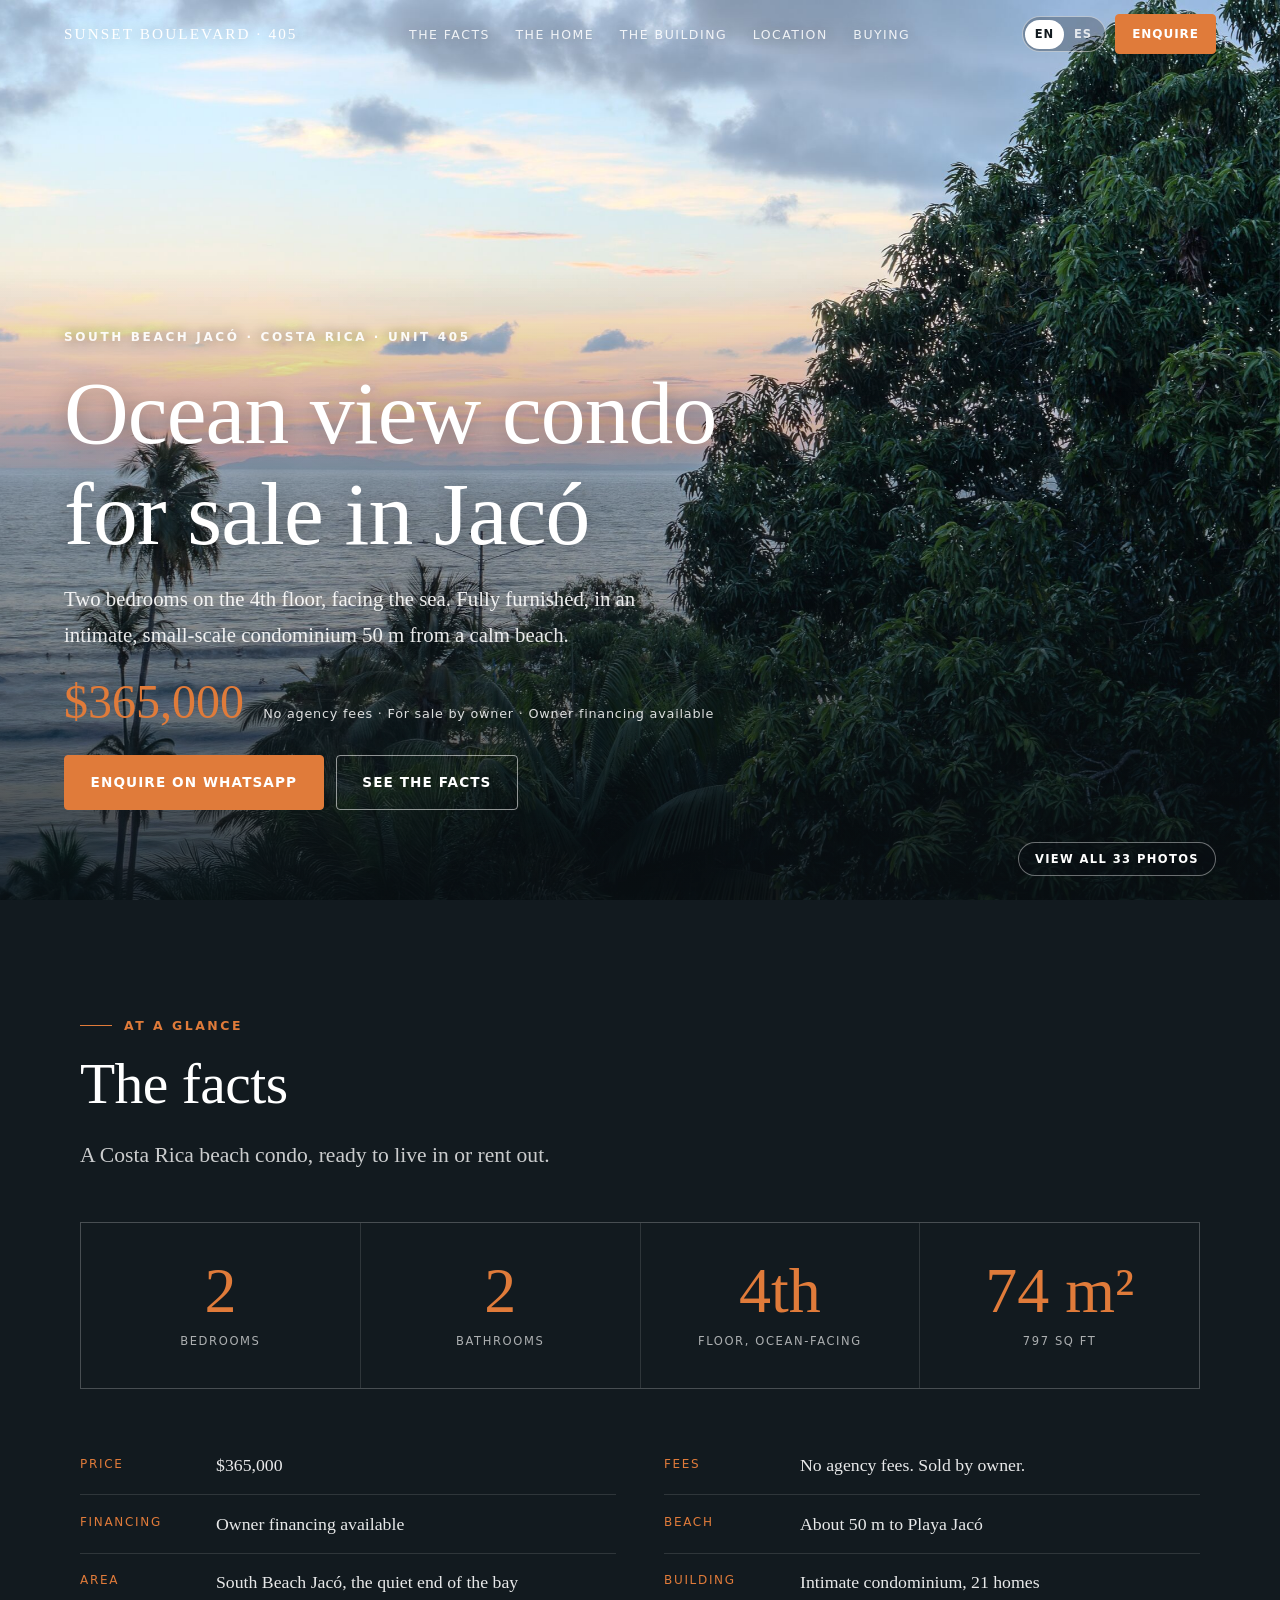
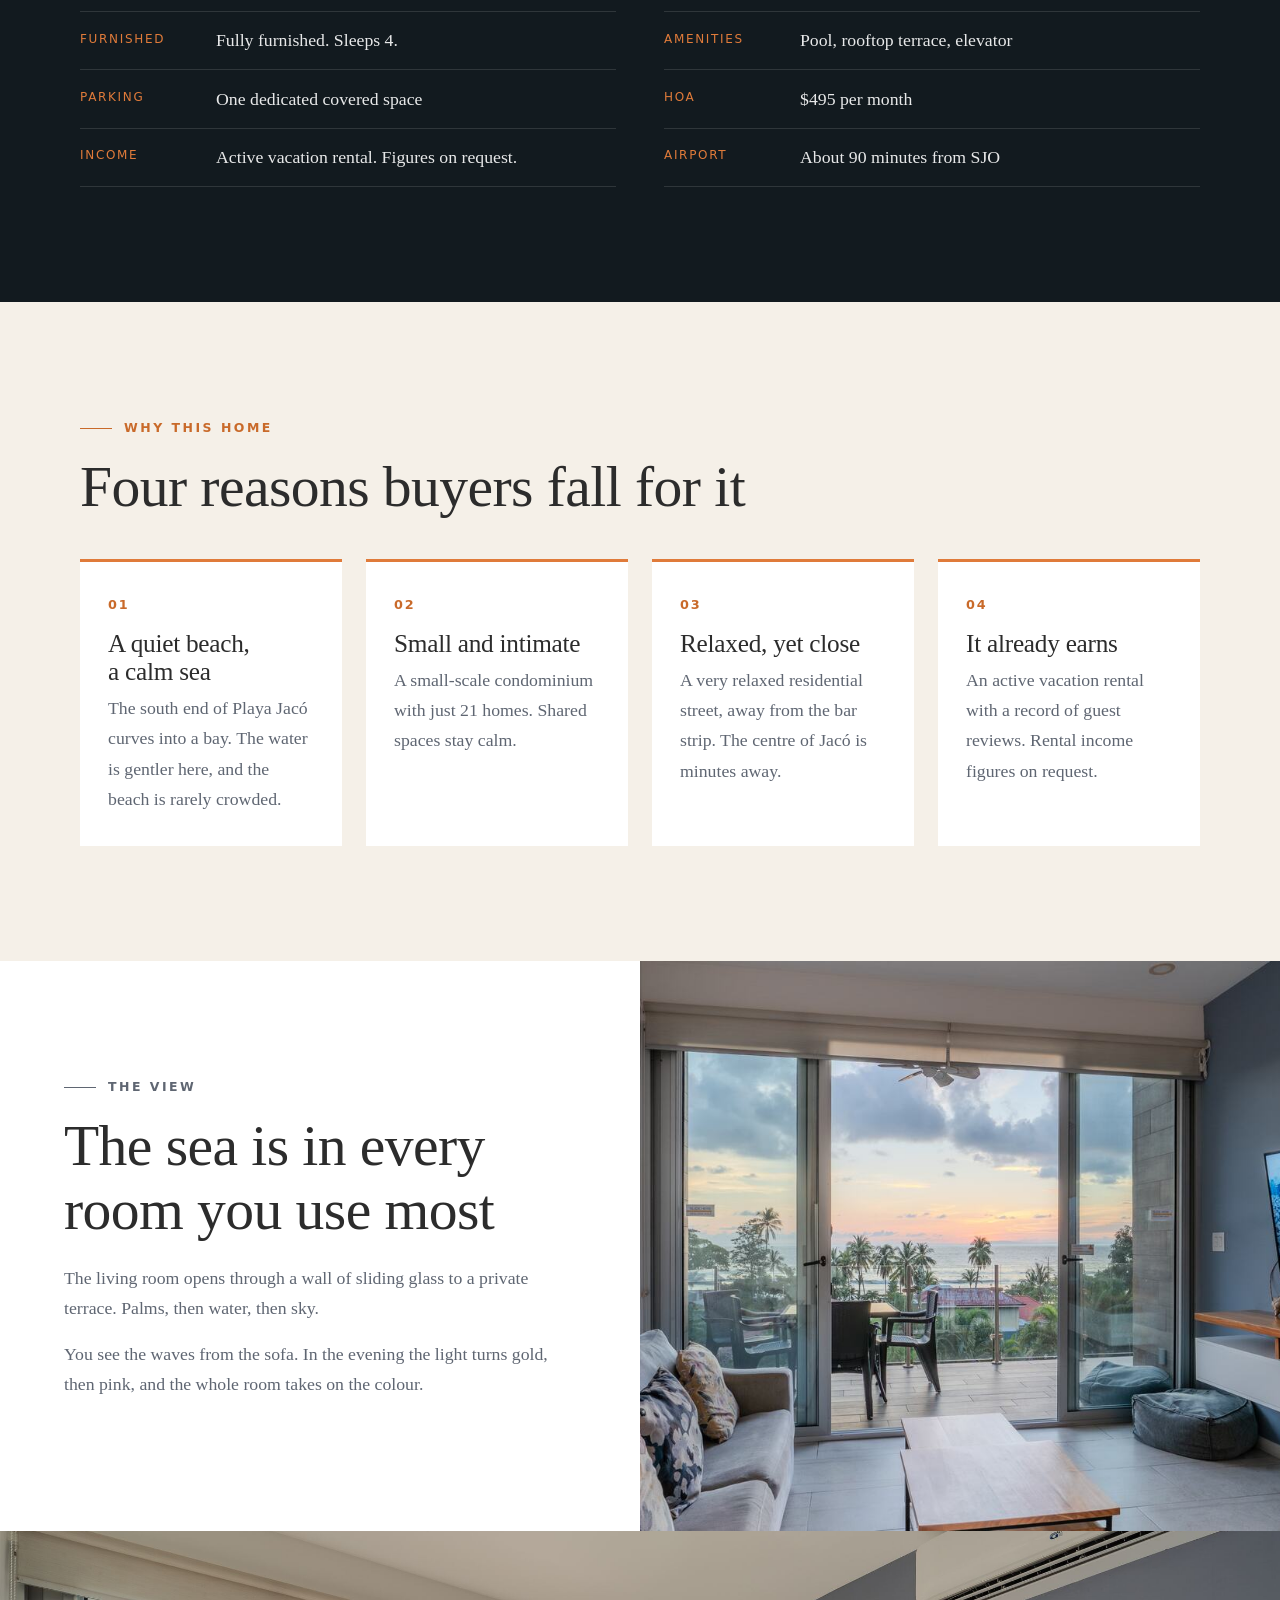
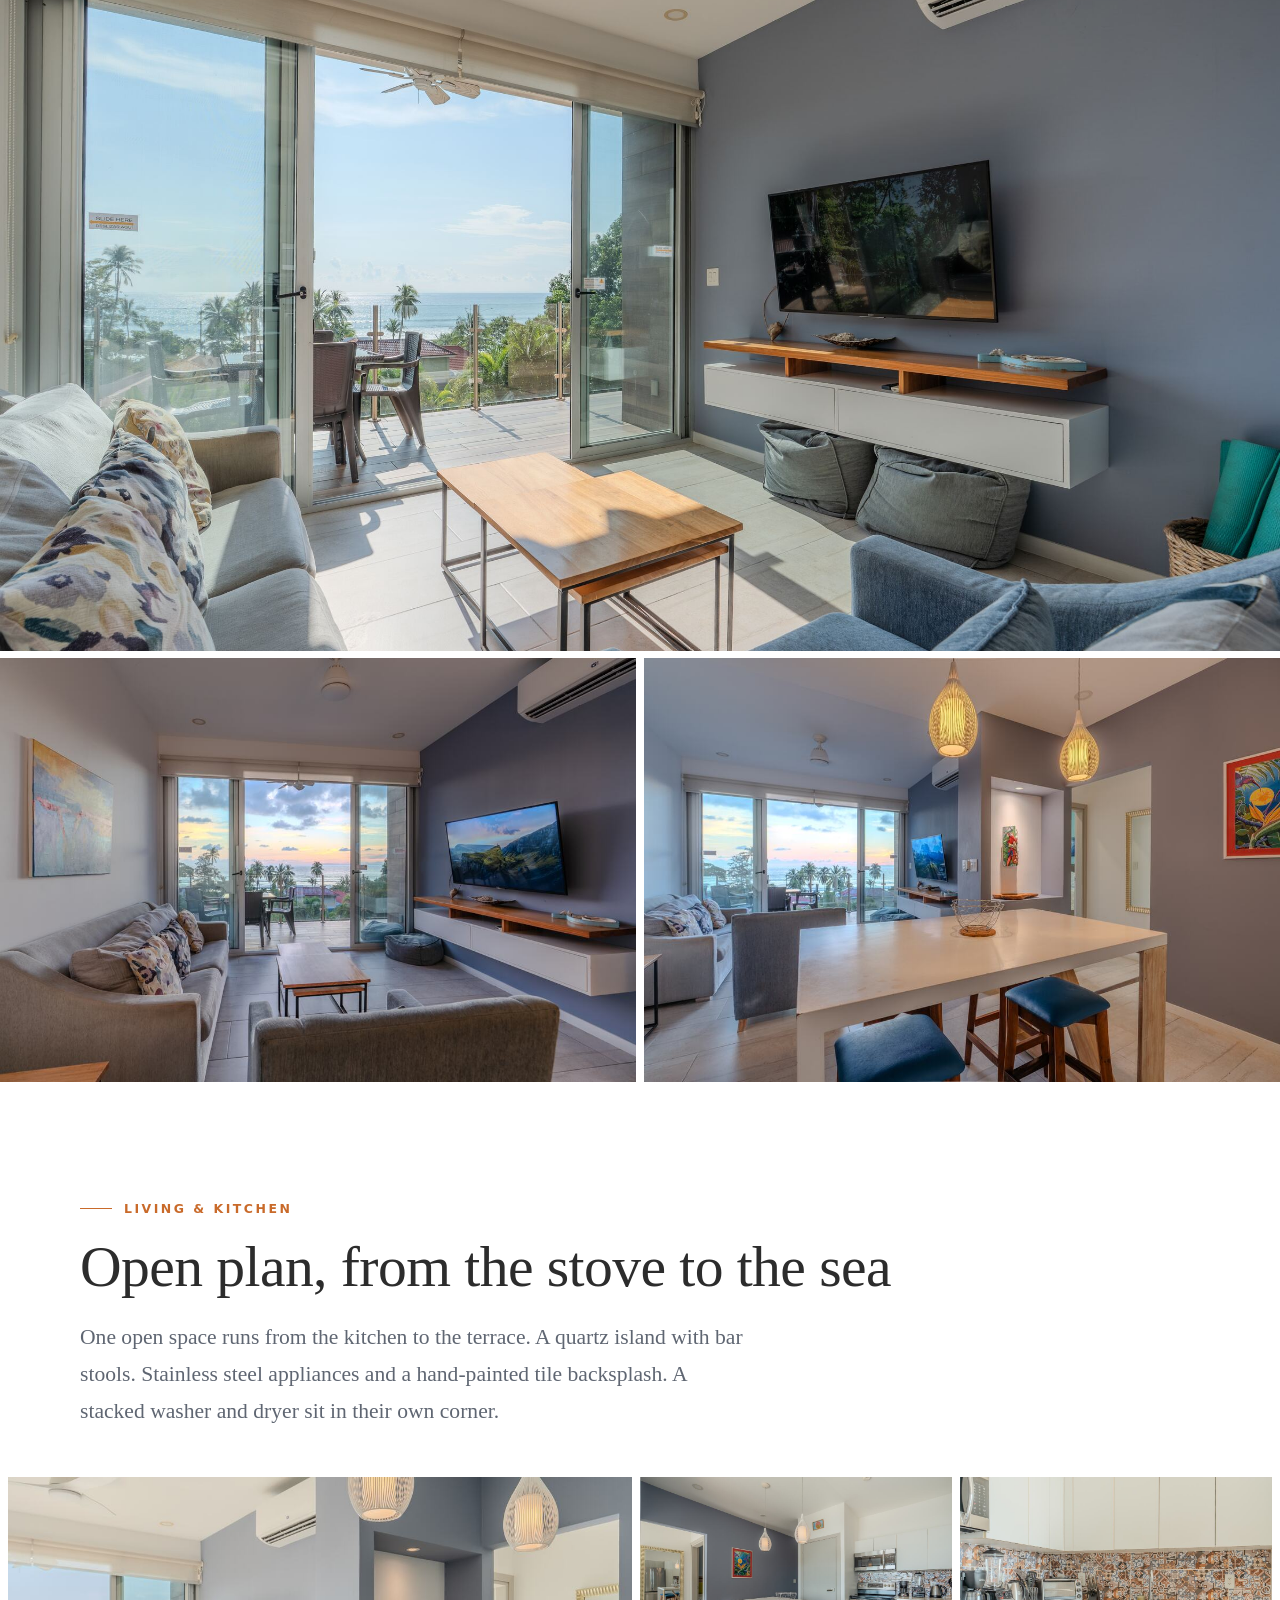
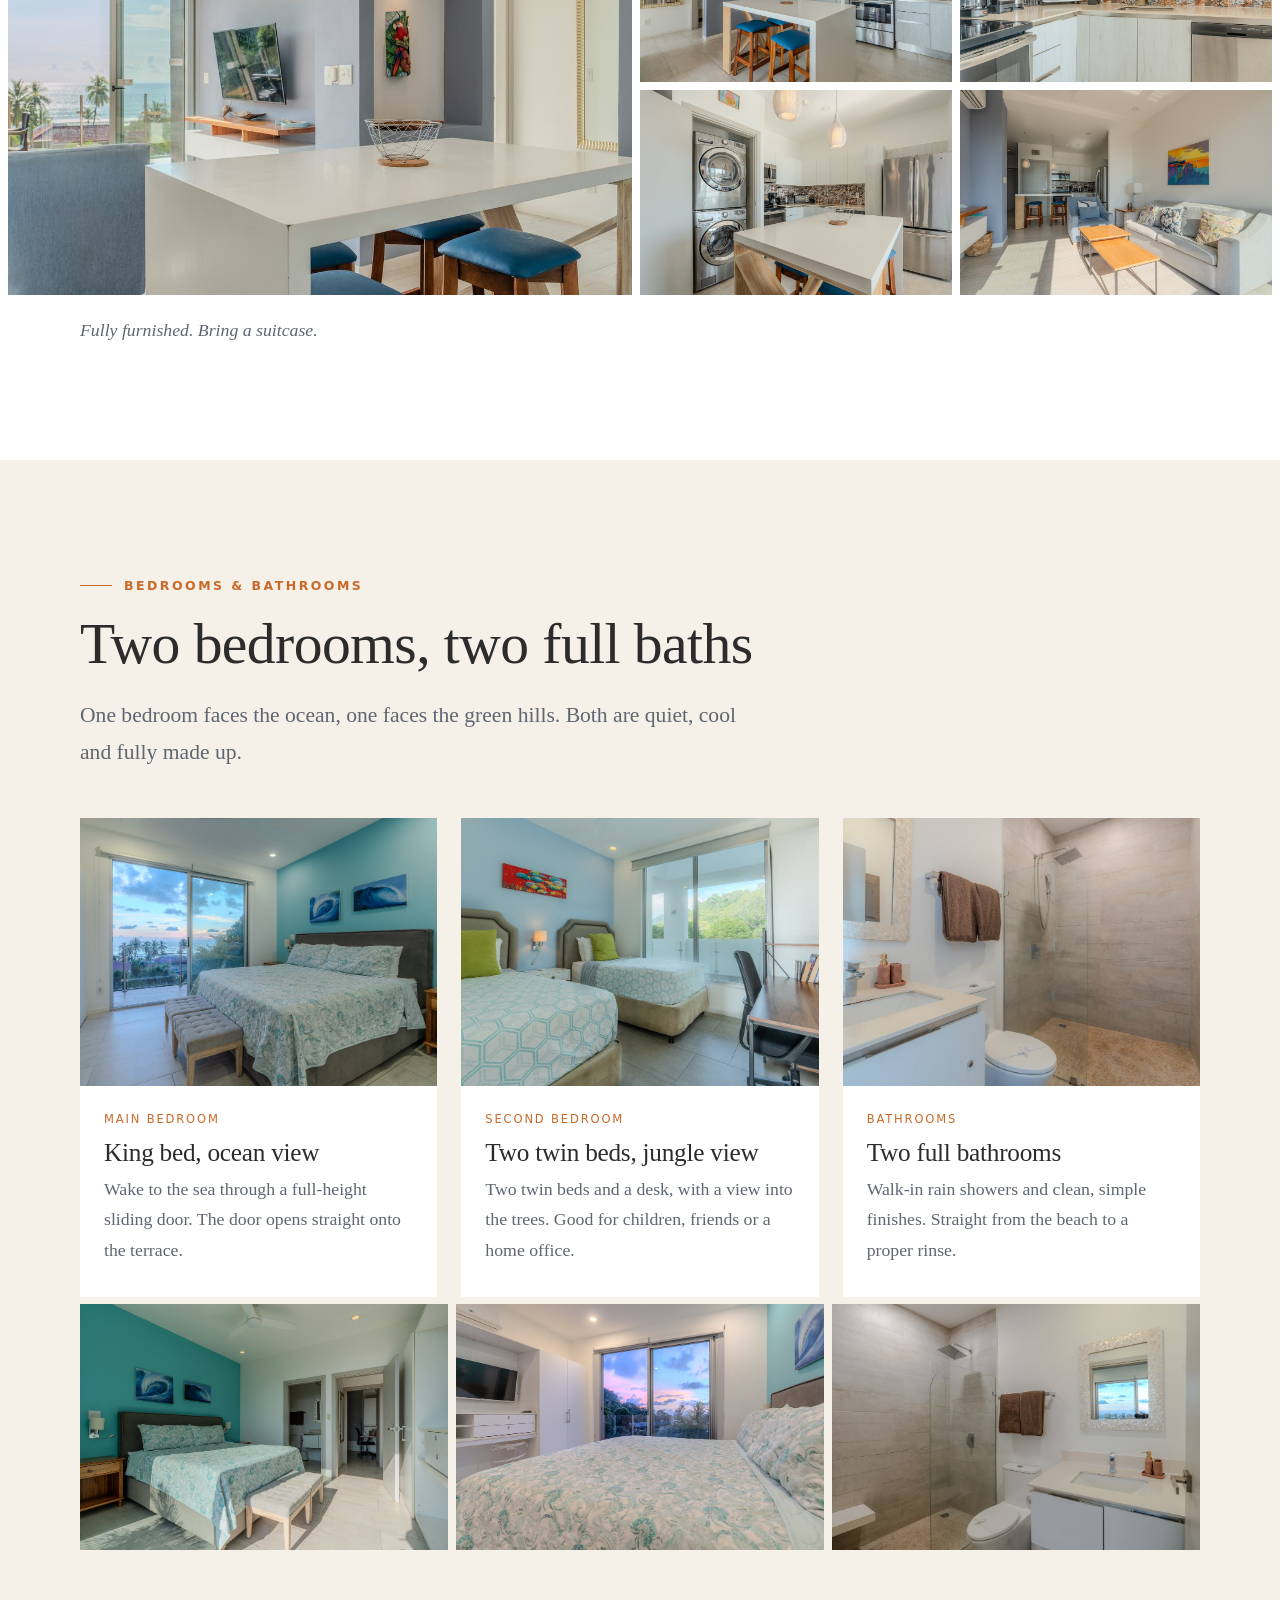
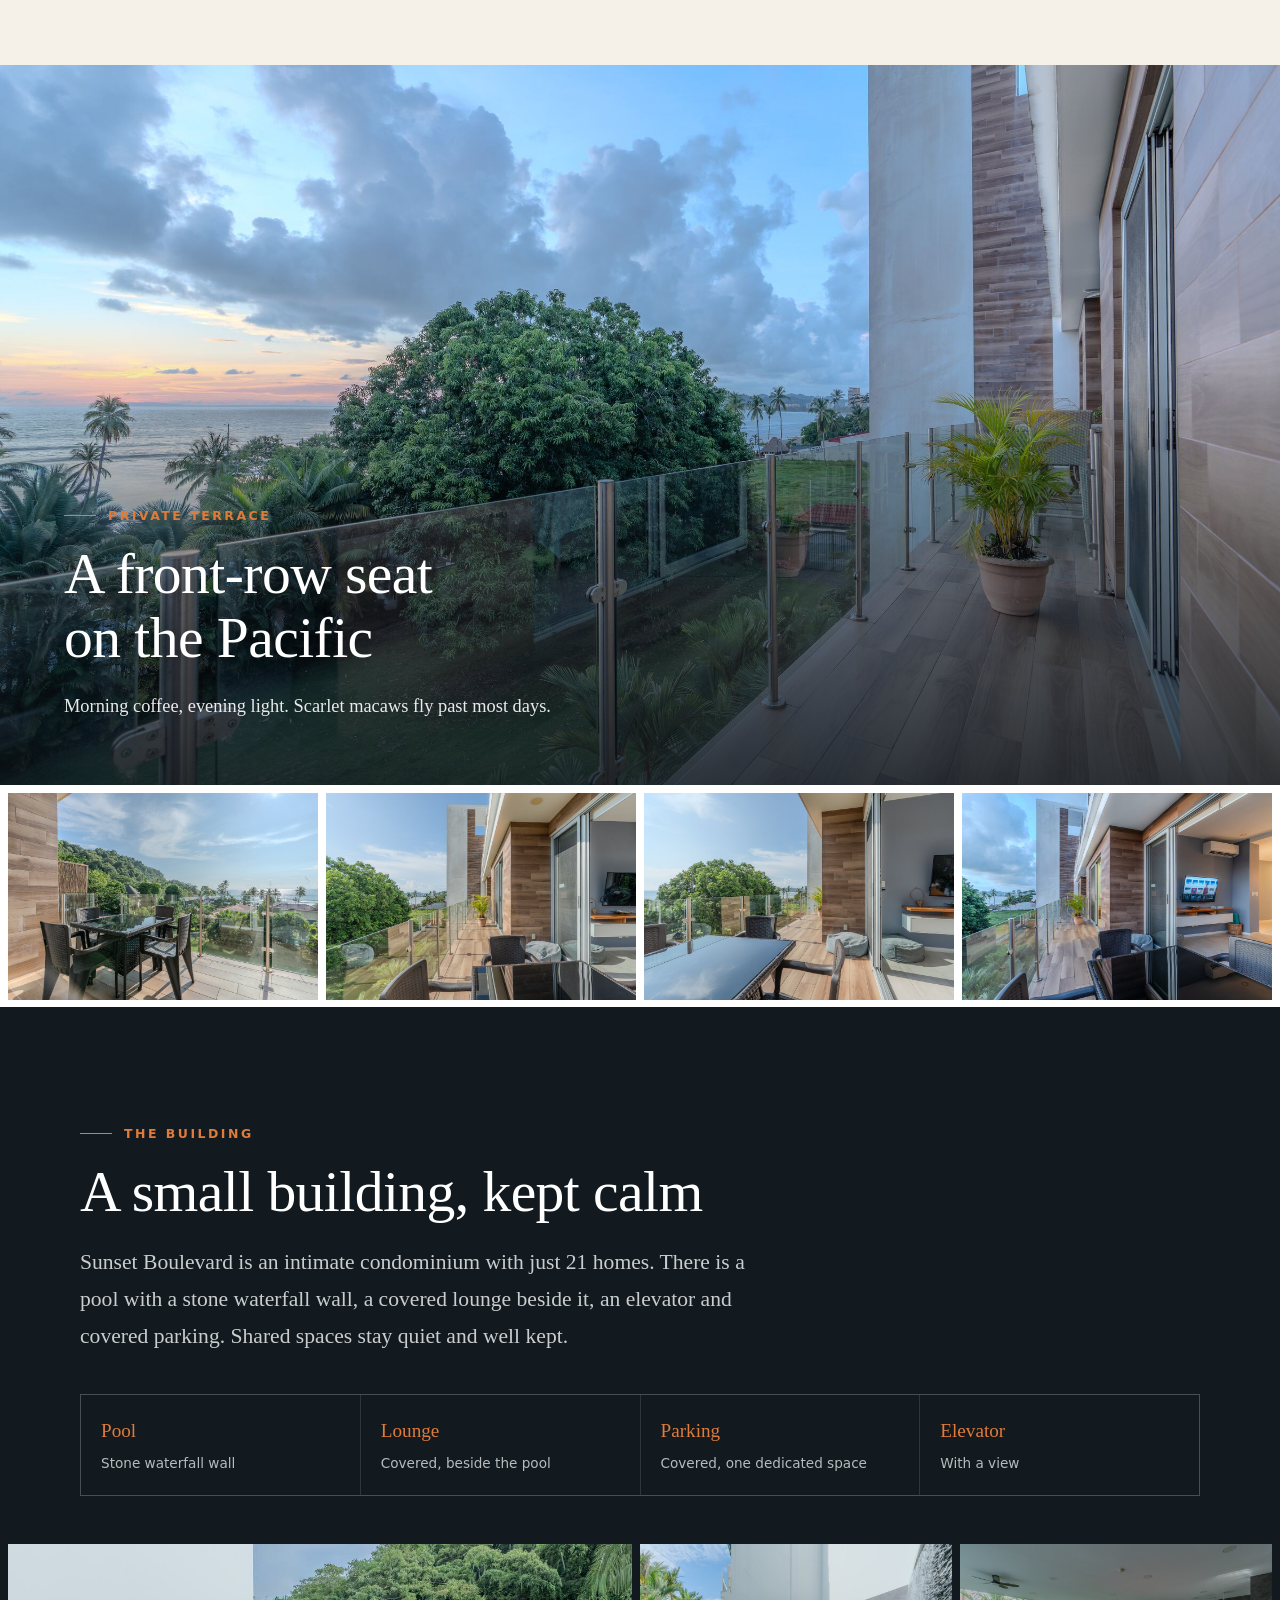
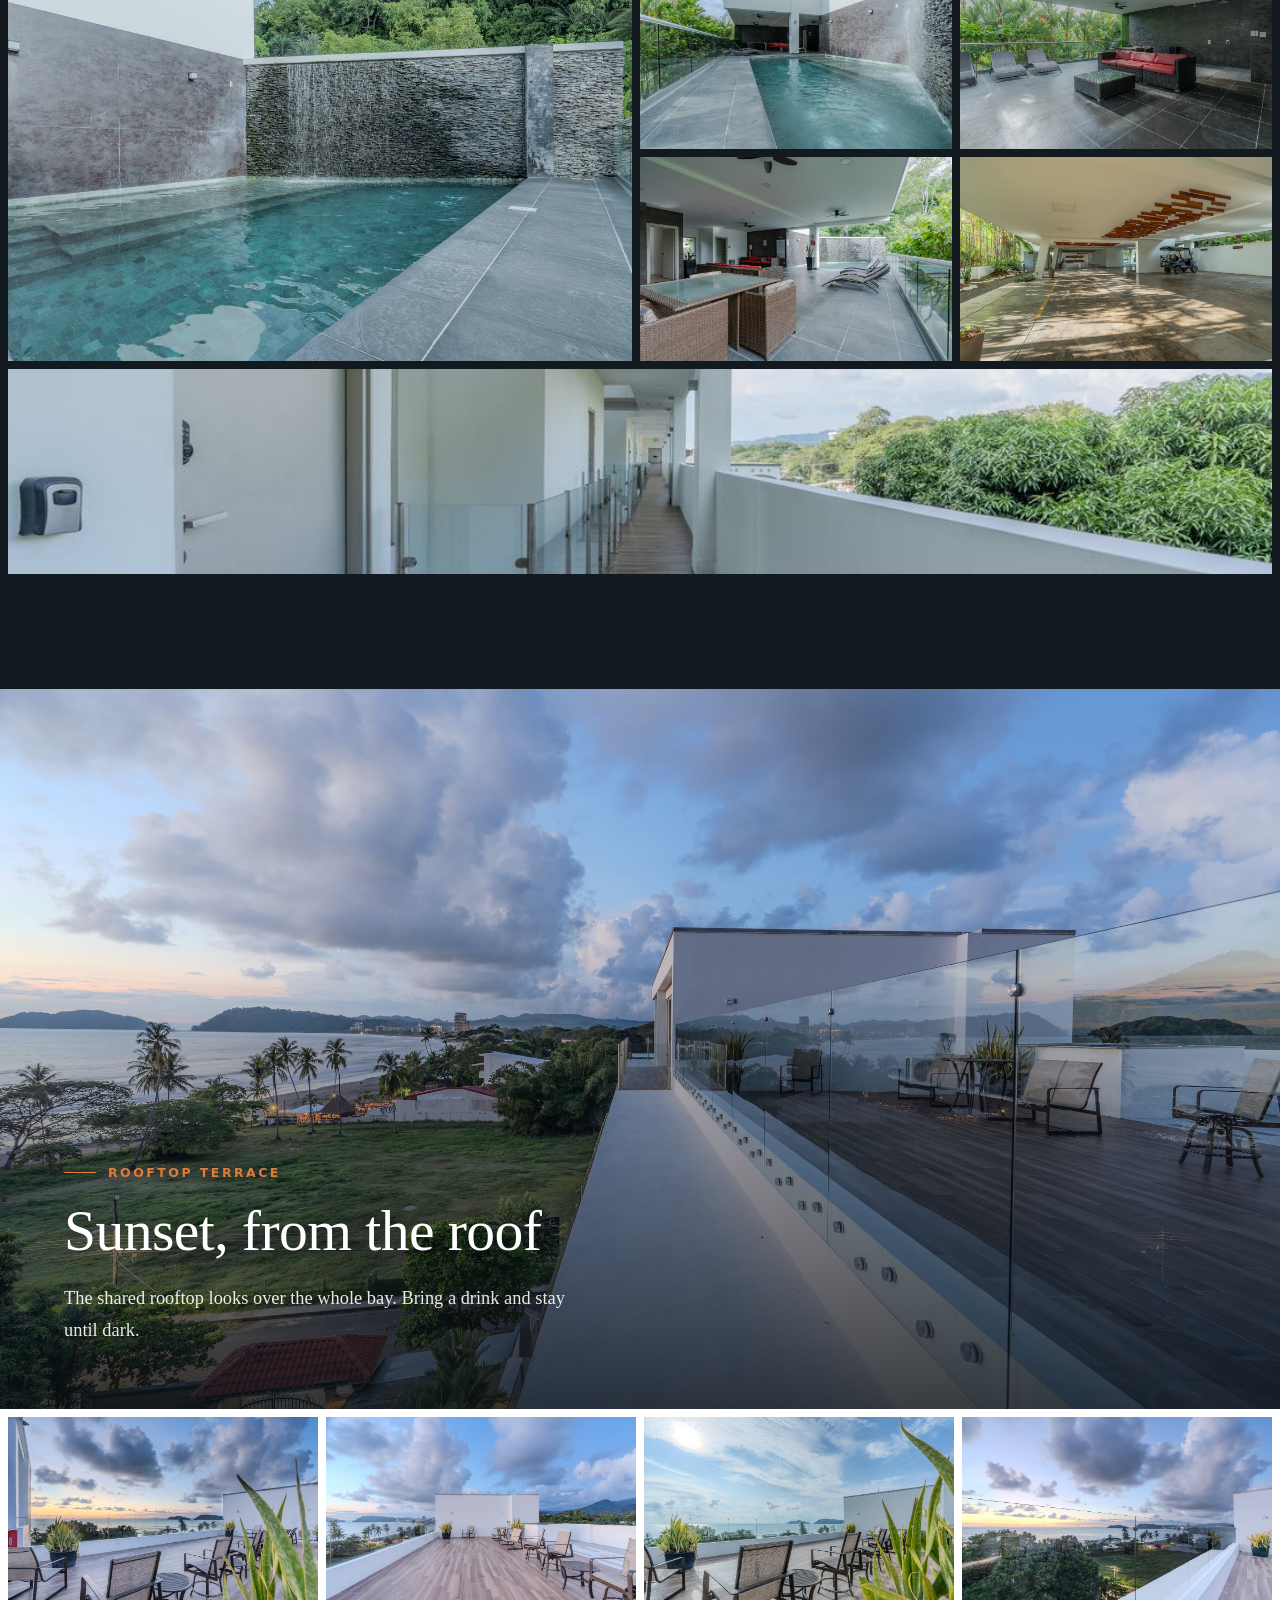
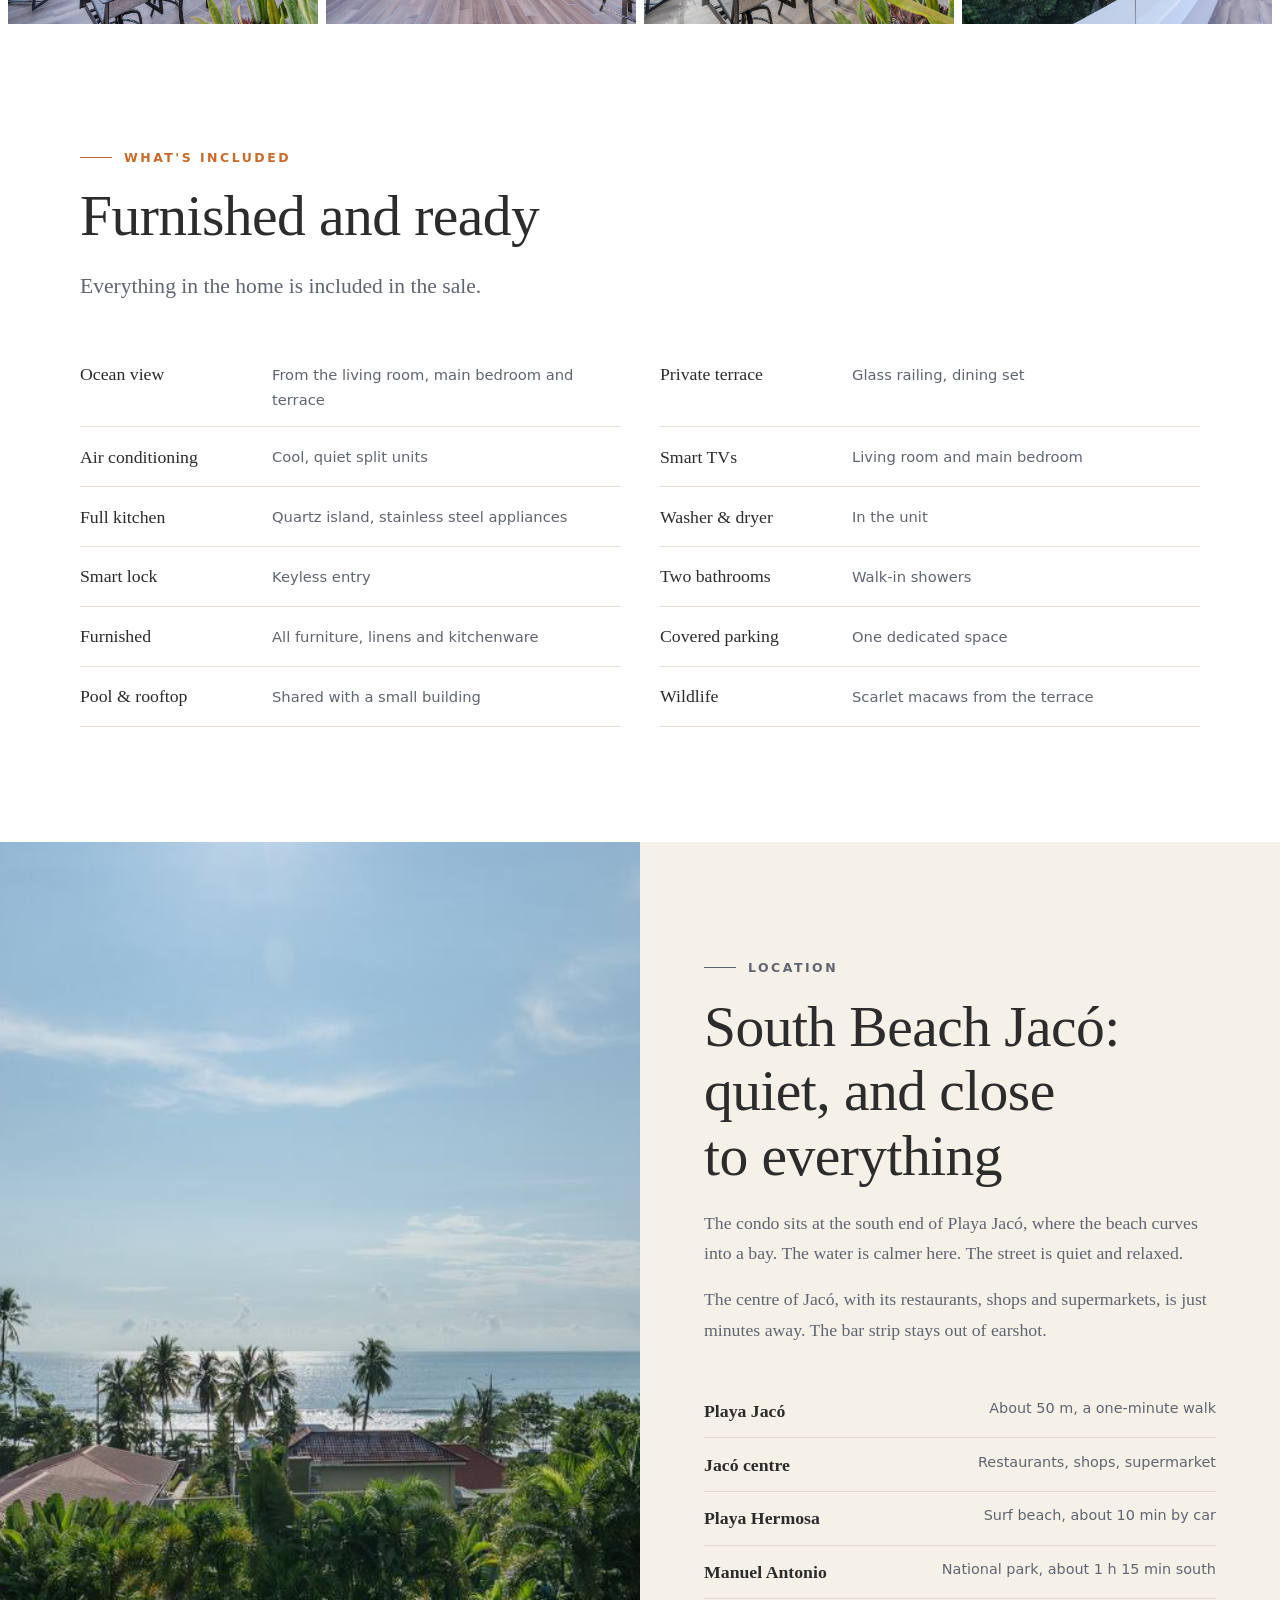
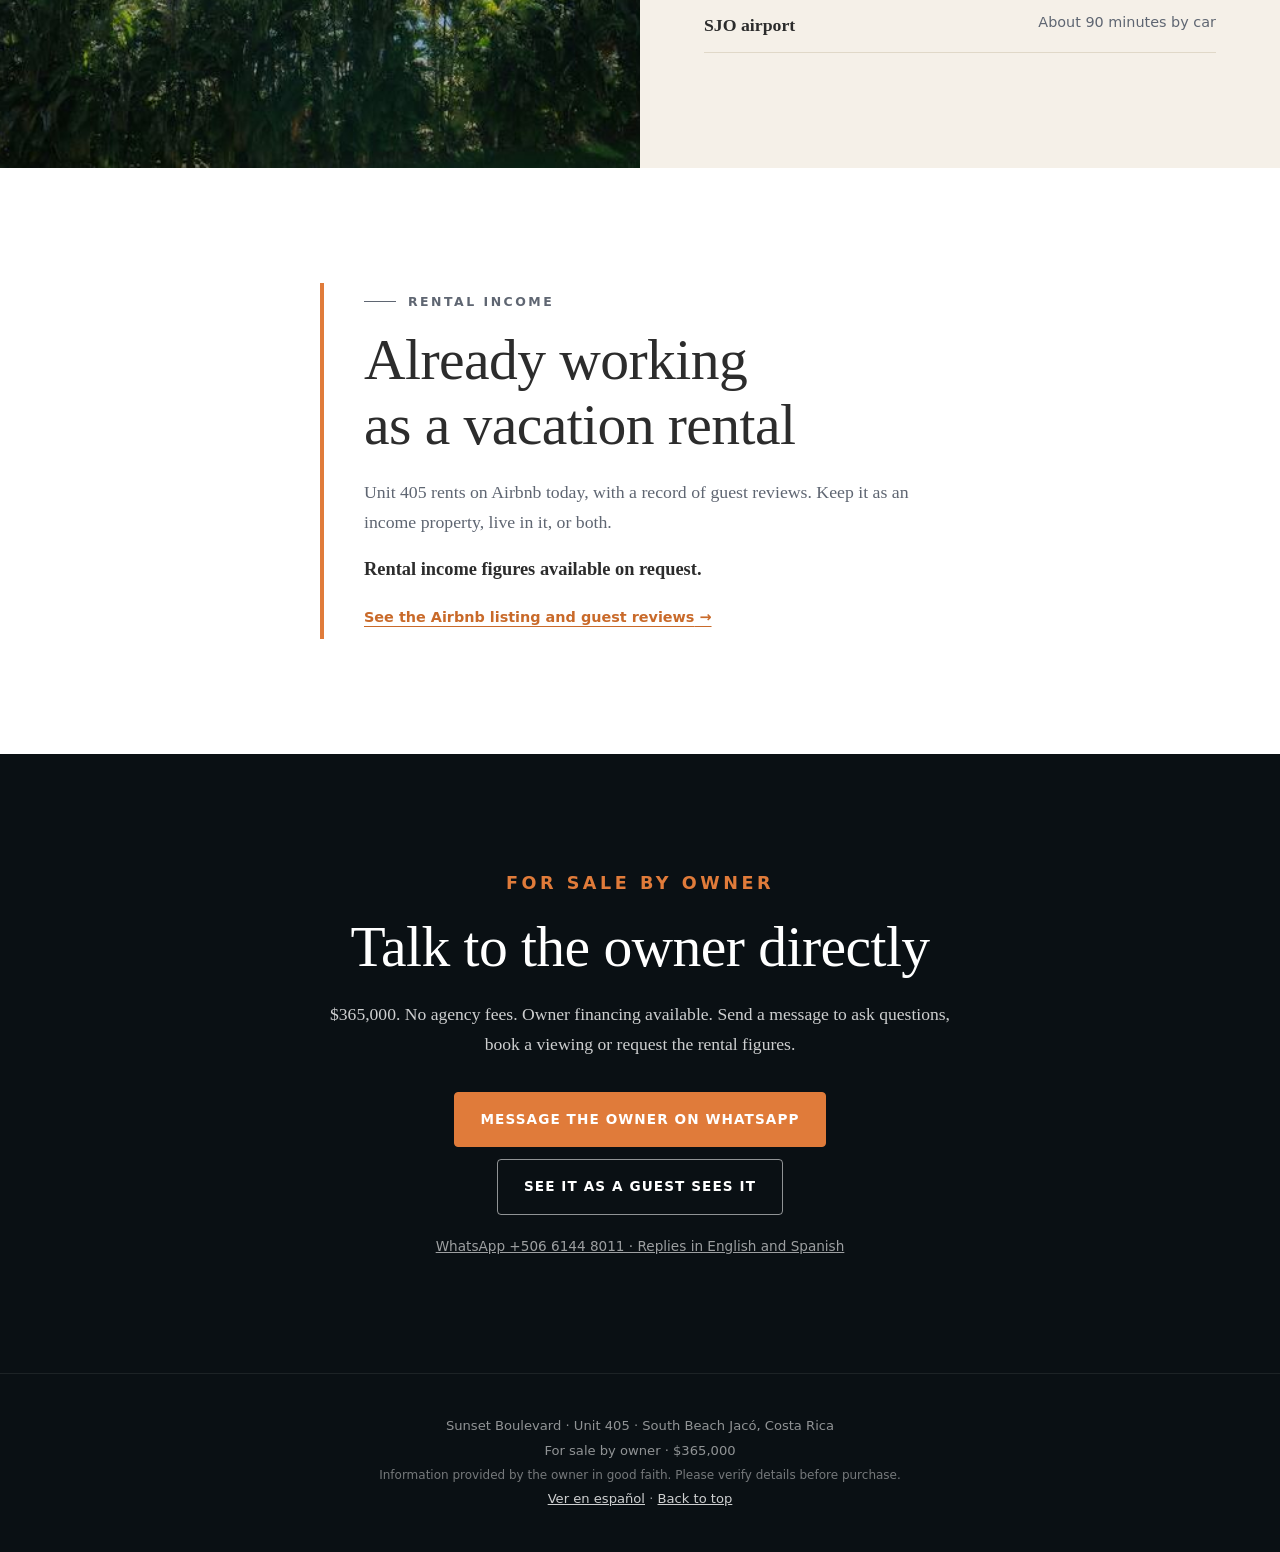
==== commit 6146f1cc: "Price to $365,000 Co-Authored-By: Claude Opus 5.5 <noreply@anthropic.com>" ====
--- a/index.html
+++ b/index.html
@@ -4,7 +4,7 @@
 <meta charset="UTF-8">
 <meta name="viewport" content="width=device-width, initial-scale=1">
 <title>Ocean View Condo for Sale in Jacó, Costa Rica | Sunset Blvd 405</title>
-<meta name="description" content="2-bed, 2-bath ocean view condo in South Beach Jacó, 50 m from the sand. Fully furnished, pool, rooftop. $375,000, sold by owner. Owner financing available.">
+<meta name="description" content="2-bed, 2-bath ocean view condo in South Beach Jacó, 50 m from the sand. Fully furnished, pool, rooftop. $365,000, sold by owner. Owner financing available.">
 <link rel="canonical" href="https://sunset-blvd-405.pages.dev/">
 <link rel="alternate" hreflang="en" href="https://sunset-blvd-405.pages.dev/">
 <link rel="alternate" hreflang="es" href="https://sunset-blvd-405.pages.dev/es/">
@@ -14,7 +14,7 @@
 <meta property="og:locale:alternate" content="es_CR">
 <meta property="og:url" content="https://sunset-blvd-405.pages.dev/">
 <meta property="og:title" content="Sunset Boulevard 405 — Ocean View Condo for Sale in Jacó">
-<meta property="og:description" content="A quiet 2-bedroom condo on the 4th floor, 50 m from Playa Jacó. Fully furnished. $375,000. No agency fees. Owner financing available.">
+<meta property="og:description" content="A quiet 2-bedroom condo on the 4th floor, 50 m from Playa Jacó. Fully furnished. $365,000. No agency fees. Owner financing available.">
 <meta property="og:image" content="https://sunset-blvd-405.pages.dev/img/full/jaco-condo-ocean-sunset-palm-trees-view.jpg">
 <meta property="og:image:width" content="2400">
 <meta property="og:image:height" content="1600">
@@ -23,7 +23,7 @@
 <meta name="theme-color" content="#121a1f">
 <link rel="icon" href="favicon.svg" type="image/svg+xml">
 <link rel="preload" as="image" href="img/md/jaco-condo-ocean-sunset-palm-trees-view.jpg" imagesrcset="img/md/jaco-condo-ocean-sunset-palm-trees-view.jpg 1100w, img/full/jaco-condo-ocean-sunset-palm-trees-view.jpg 2400w" imagesizes="100vw">
-<script type="application/ld+json">{"@context":"https://schema.org","@type":"RealEstateListing","name":"Sunset Boulevard 405 — Ocean View Condo for Sale in Jacó, Costa Rica","description":"Fully furnished 2-bedroom, 2-bathroom condo on the 4th floor, facing the ocean, about 50 m from Playa Jacó in South Beach Jacó. Small, quiet condominium with pool, rooftop terrace and covered parking. Sold by owner, no agency fees, owner financing available.","url":"https://sunset-blvd-405.pages.dev/","inLanguage":"en","image":["https://sunset-blvd-405.pages.dev/img/full/jaco-condo-ocean-sunset-palm-trees-view.jpg","https://sunset-blvd-405.pages.dev/img/full/jaco-condo-rooftop-terrace-ocean-sunset.jpg","https://sunset-blvd-405.pages.dev/img/full/jaco-condo-pool-stone-waterfall-wall.jpg"],"offers":{"@type":"Offer","price":375000,"priceCurrency":"USD","availability":"https://schema.org/InStock"},"about":{"@type":"Apartment","name":"Sunset Boulevard, Unit 405","numberOfRooms":2,"numberOfBedrooms":2,"numberOfBathroomsTotal":2,"occupancy":{"@type":"QuantitativeValue","maxValue":4},"floorLevel":"4","floorSize":{"@type":"QuantitativeValue","value":74,"unitCode":"MTK"},"amenityFeature":[{"@type":"LocationFeatureSpecification","name":"Ocean view","value":true},{"@type":"LocationFeatureSpecification","name":"Swimming pool","value":true},{"@type":"LocationFeatureSpecification","name":"Rooftop terrace","value":true},{"@type":"LocationFeatureSpecification","name":"Covered parking","value":true},{"@type":"LocationFeatureSpecification","name":"Elevator","value":true},{"@type":"LocationFeatureSpecification","name":"Air conditioning","value":true},{"@type":"LocationFeatureSpecification","name":"Washer and dryer","value":true},{"@type":"LocationFeatureSpecification","name":"Furnished","value":true}],"address":{"@type":"PostalAddress","addressLocality":"Jacó","addressRegion":"Puntarenas","addressCountry":"CR"}}}</script>
+<script type="application/ld+json">{"@context":"https://schema.org","@type":"RealEstateListing","name":"Sunset Boulevard 405 — Ocean View Condo for Sale in Jacó, Costa Rica","description":"Fully furnished 2-bedroom, 2-bathroom condo on the 4th floor, facing the ocean, about 50 m from Playa Jacó in South Beach Jacó. Small, quiet condominium with pool, rooftop terrace and covered parking. Sold by owner, no agency fees, owner financing available.","url":"https://sunset-blvd-405.pages.dev/","inLanguage":"en","image":["https://sunset-blvd-405.pages.dev/img/full/jaco-condo-ocean-sunset-palm-trees-view.jpg","https://sunset-blvd-405.pages.dev/img/full/jaco-condo-rooftop-terrace-ocean-sunset.jpg","https://sunset-blvd-405.pages.dev/img/full/jaco-condo-pool-stone-waterfall-wall.jpg"],"offers":{"@type":"Offer","price":365000,"priceCurrency":"USD","availability":"https://schema.org/InStock"},"about":{"@type":"Apartment","name":"Sunset Boulevard, Unit 405","numberOfRooms":2,"numberOfBedrooms":2,"numberOfBathroomsTotal":2,"occupancy":{"@type":"QuantitativeValue","maxValue":4},"floorLevel":"4","floorSize":{"@type":"QuantitativeValue","value":74,"unitCode":"MTK"},"amenityFeature":[{"@type":"LocationFeatureSpecification","name":"Ocean view","value":true},{"@type":"LocationFeatureSpecification","name":"Swimming pool","value":true},{"@type":"LocationFeatureSpecification","name":"Rooftop terrace","value":true},{"@type":"LocationFeatureSpecification","name":"Covered parking","value":true},{"@type":"LocationFeatureSpecification","name":"Elevator","value":true},{"@type":"LocationFeatureSpecification","name":"Air conditioning","value":true},{"@type":"LocationFeatureSpecification","name":"Washer and dryer","value":true},{"@type":"LocationFeatureSpecification","name":"Furnished","value":true}],"address":{"@type":"PostalAddress","addressLocality":"Jacó","addressRegion":"Puntarenas","addressCountry":"CR"}}}</script>
 <script async src="https://www.googletagmanager.com/gtag/js?id=G-701SCTSRCR"></script>
 <script>window.dataLayer=window.dataLayer||[];function gtag(){dataLayer.push(arguments);}gtag('js',new Date());gtag('config','G-701SCTSRCR');</script>
 <link rel="stylesheet" href="site.css">
@@ -57,7 +57,7 @@
     <p class="hero-tag">South Beach Jacó · Costa Rica · Unit 405</p>
     <h1>Ocean view condo for sale in Jacó</h1>
     <p class="hero-sub">Two bedrooms on the 4th floor, facing the sea. Fully furnished, in an intimate, small-scale condominium 50 m from a calm beach.</p>
-    <p class="hero-price"><span class="price">$375,000</span><span class="price-line">No agency fees<span class="dot" aria-hidden="true"> · </span>For sale by owner<span class="dot" aria-hidden="true"> · </span>Owner financing available</span></p>
+    <p class="hero-price"><span class="price">$365,000</span><span class="price-line">No agency fees<span class="dot" aria-hidden="true"> · </span>For sale by owner<span class="dot" aria-hidden="true"> · </span>Owner financing available</span></p>
     <div class="hero-ctas">
       <a class="btn btn-sun" href="https://wa.me/50661448011?text=Hi%2C%20I'm%20interested%20in%20buying%20Sunset%20Boulevard%20405%20in%20Jac%C3%B3." target="_blank" rel="noopener">Enquire on WhatsApp<span class="sr"> (opens WhatsApp)</span></a>
       <a class="btn btn-ghost" href="#facts">See the facts</a>
@@ -77,7 +77,7 @@
       <li><span class="big-n">74 m²</span><span class="big-l">797 sq ft</span></li>
     </ul>
     <dl class="fact-list">
-      <div><dt>Price</dt><dd>$375,000</dd></div>
+      <div><dt>Price</dt><dd>$365,000</dd></div>
       <div><dt>Fees</dt><dd>No agency fees. Sold by owner.</dd></div>
       <div><dt>Financing</dt><dd>Owner financing available</dd></div>
       <div><dt>Beach</dt><dd>About 50 m to Playa Jacó</dd></div>
@@ -237,7 +237,7 @@
 <section class="cta" id="contact">
   <div class="wrap narrow">
     <p class="tag on-dark">For sale by owner</p><h2>Talk to the owner directly</h2>
-    <p>$375,000. No agency fees. Owner financing available. Send a message to ask questions, book a viewing or request the rental figures.</p>
+    <p>$365,000. No agency fees. Owner financing available. Send a message to ask questions, book a viewing or request the rental figures.</p>
     <div class="cta-btns">
       <a class="btn btn-sun" href="https://wa.me/50661448011?text=Hi%2C%20I'm%20interested%20in%20buying%20Sunset%20Boulevard%20405%20in%20Jac%C3%B3." target="_blank" rel="noopener">Message the owner on WhatsApp<span class="sr"> (opens WhatsApp)</span></a>
       <a class="btn btn-ghost" href="https://www.airbnb.com/rooms/1527613334489602829" target="_blank" rel="noopener">See it as a guest sees it<span class="sr"> (opens Airbnb in a new tab)</span></a>
@@ -249,7 +249,7 @@
 
 <footer class="foot">
   <p>Sunset Boulevard · Unit 405 · South Beach Jacó, Costa Rica</p>
-  <p>For sale by owner · $375,000</p>
+  <p>For sale by owner · $365,000</p>
   <p class="legal">Information provided by the owner in good faith. Please verify details before purchase.</p>
   <p><a href="es/" hreflang="es">Ver en español</a> · <a href="#top">Back to top</a></p>
 </footer>
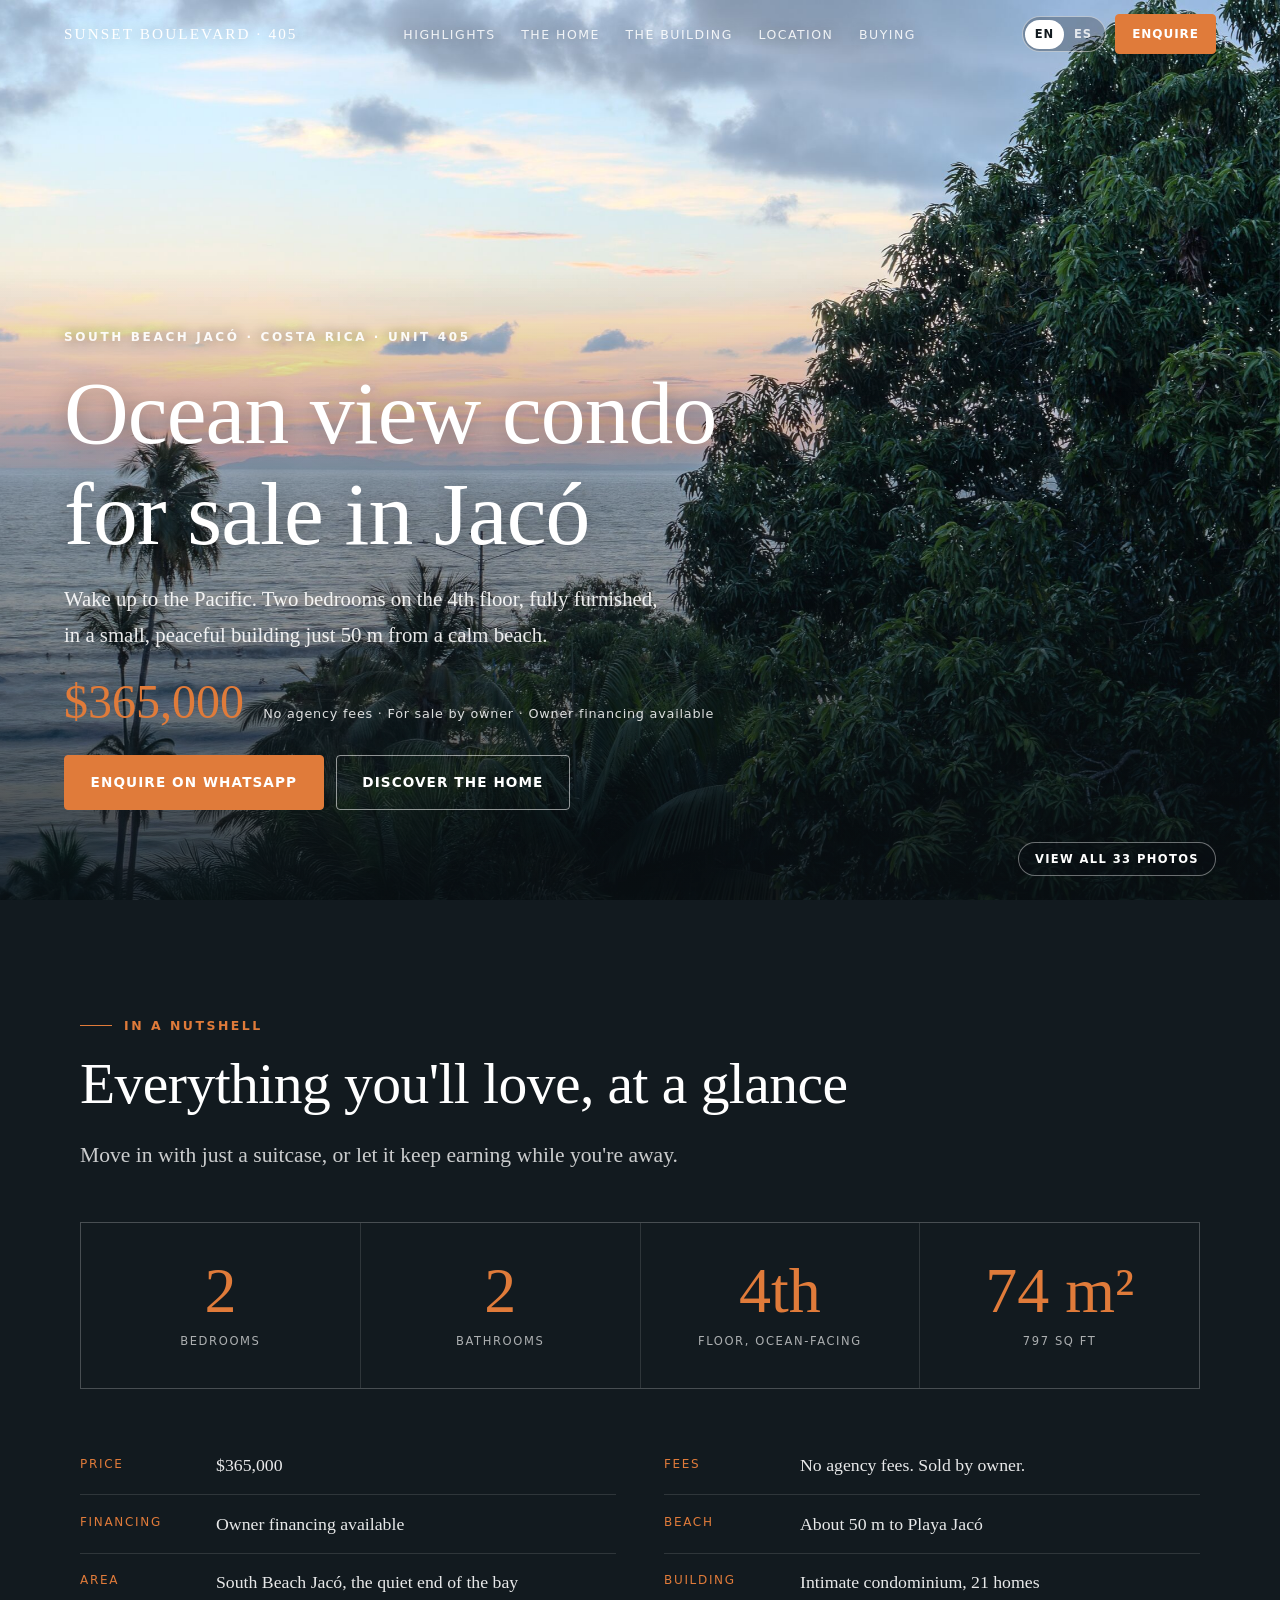
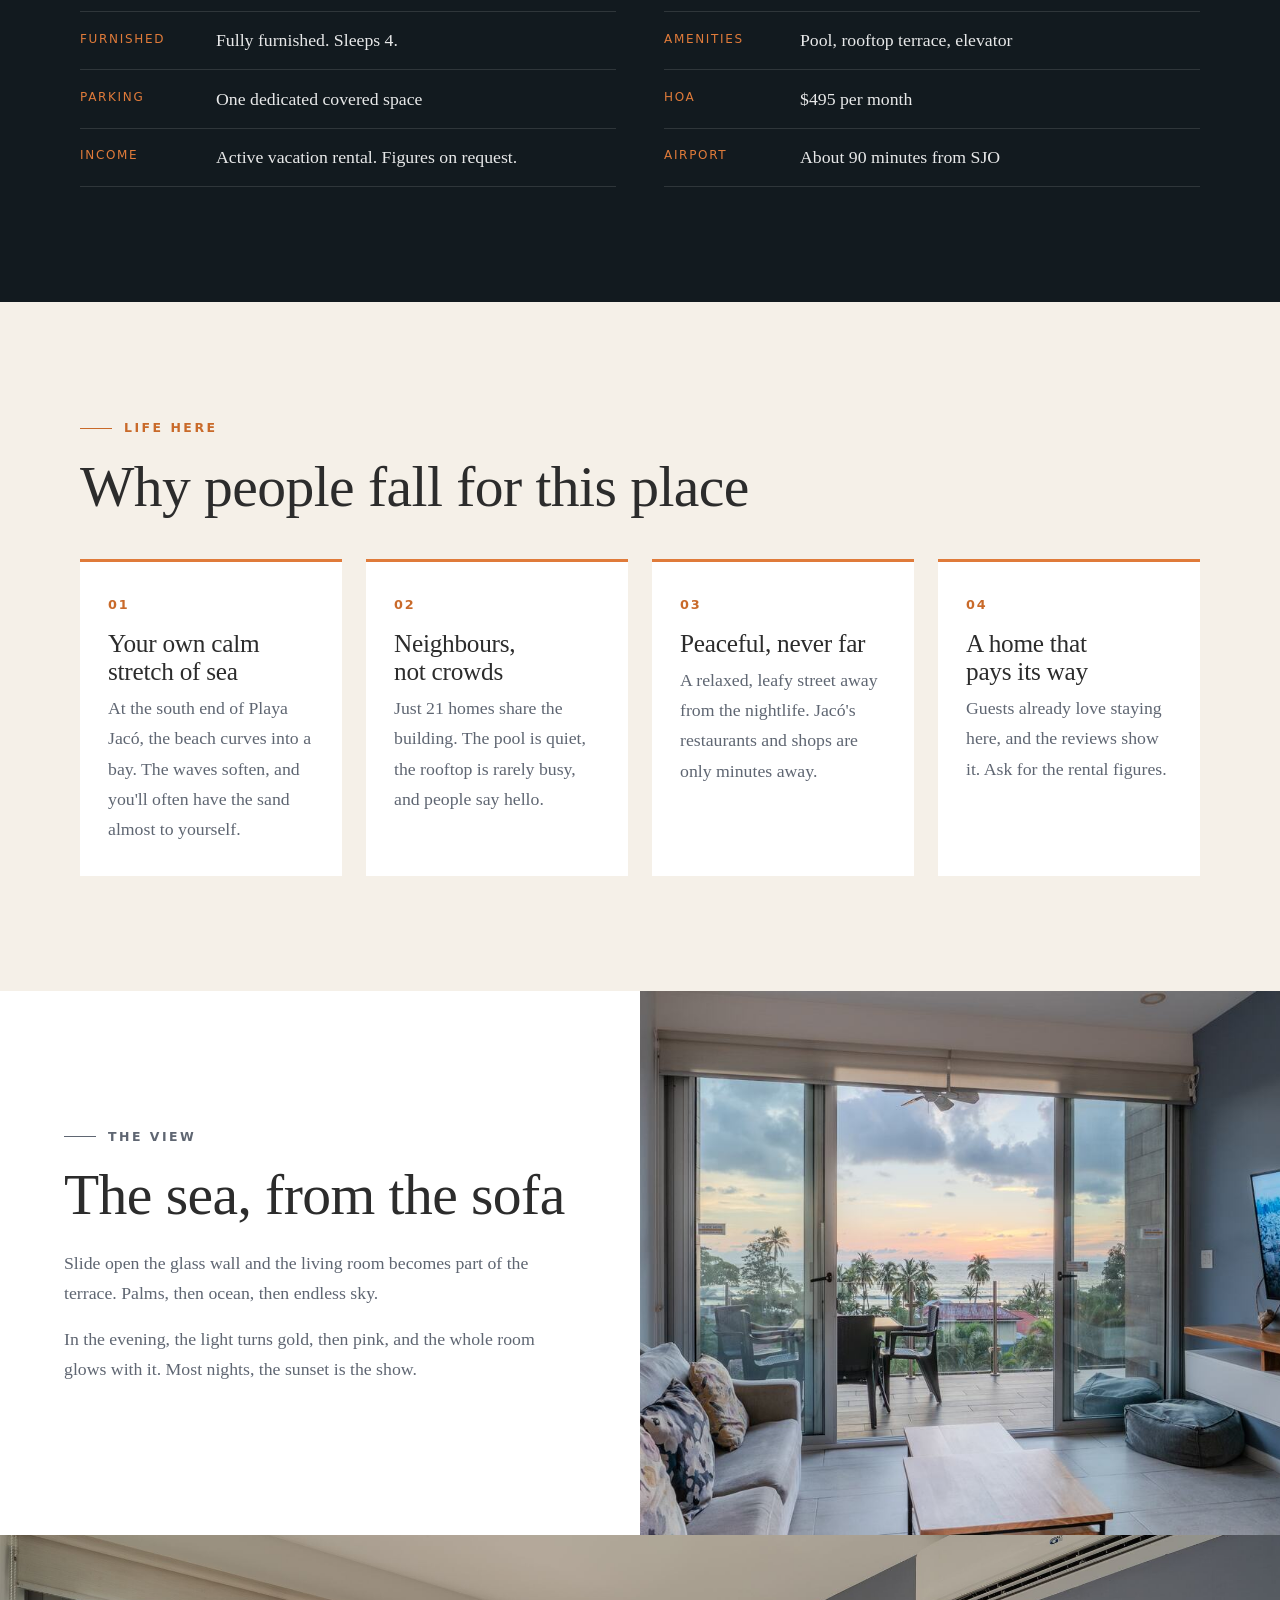
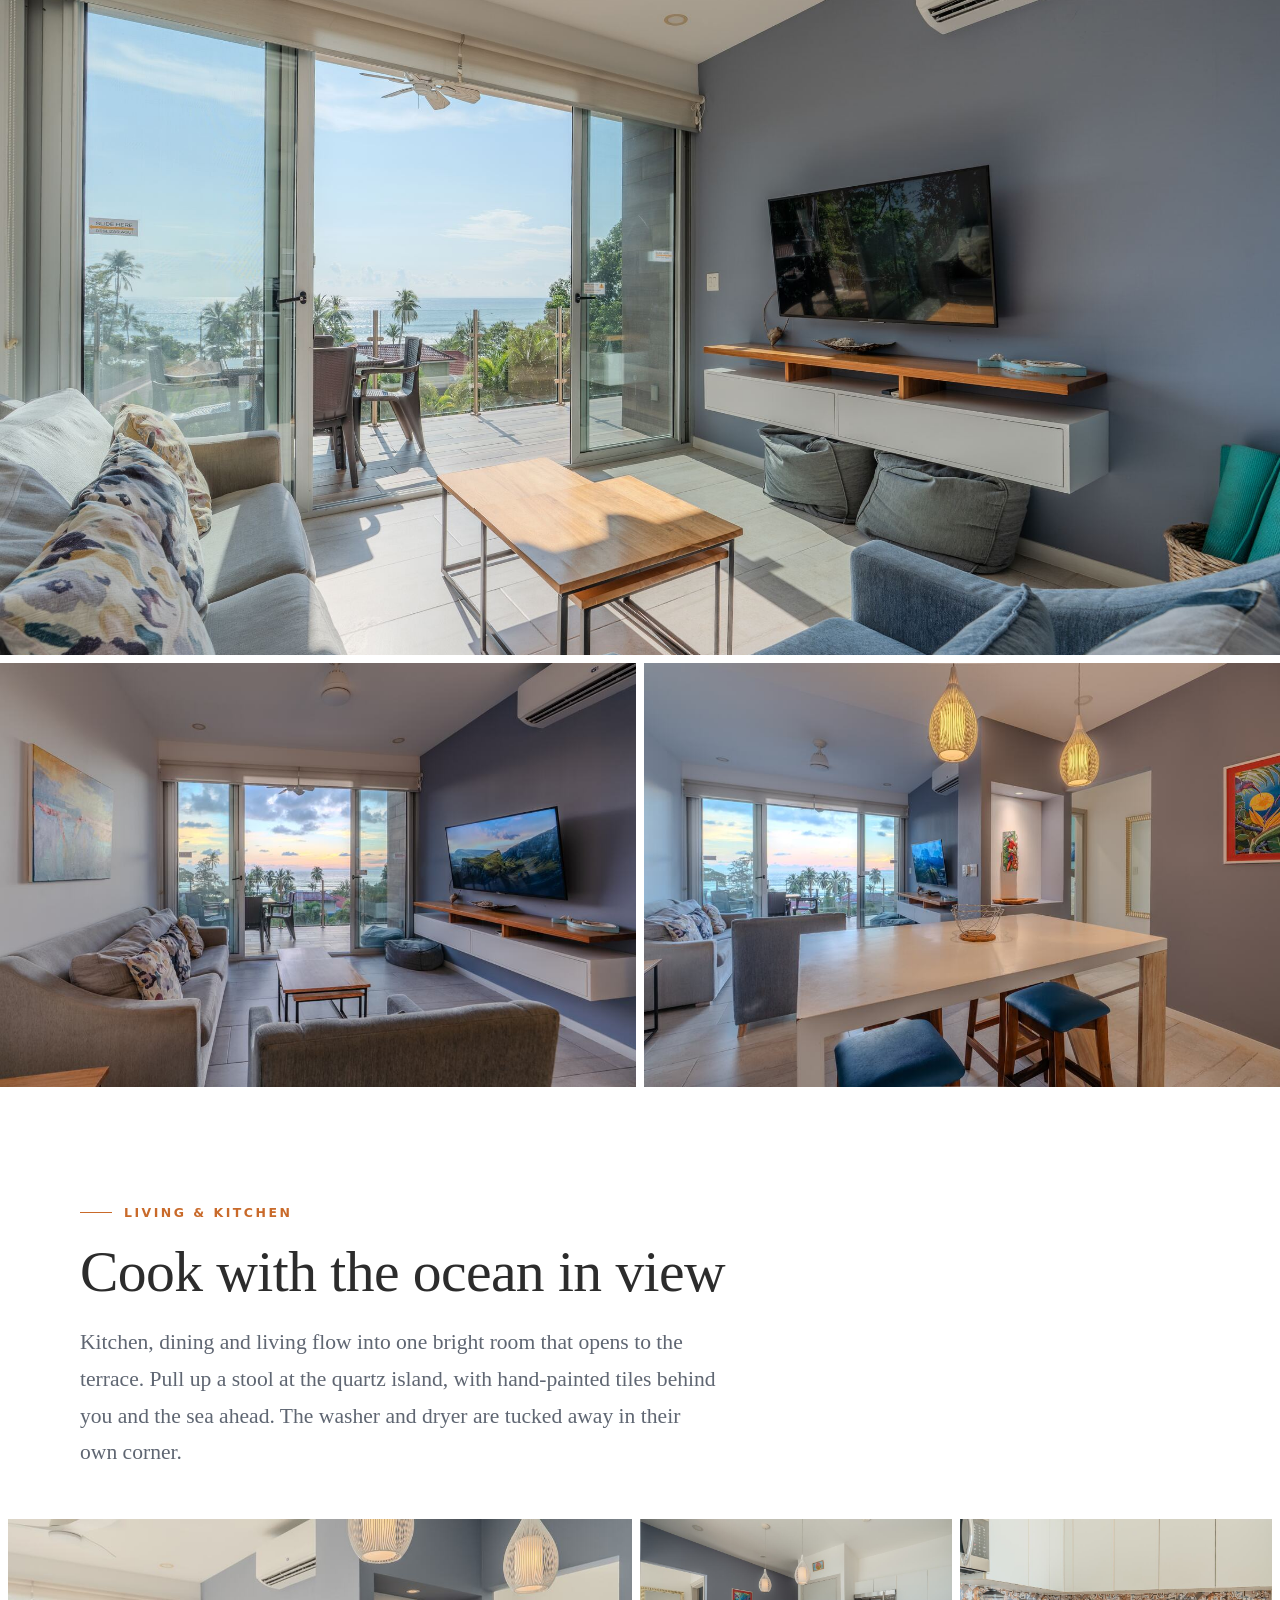
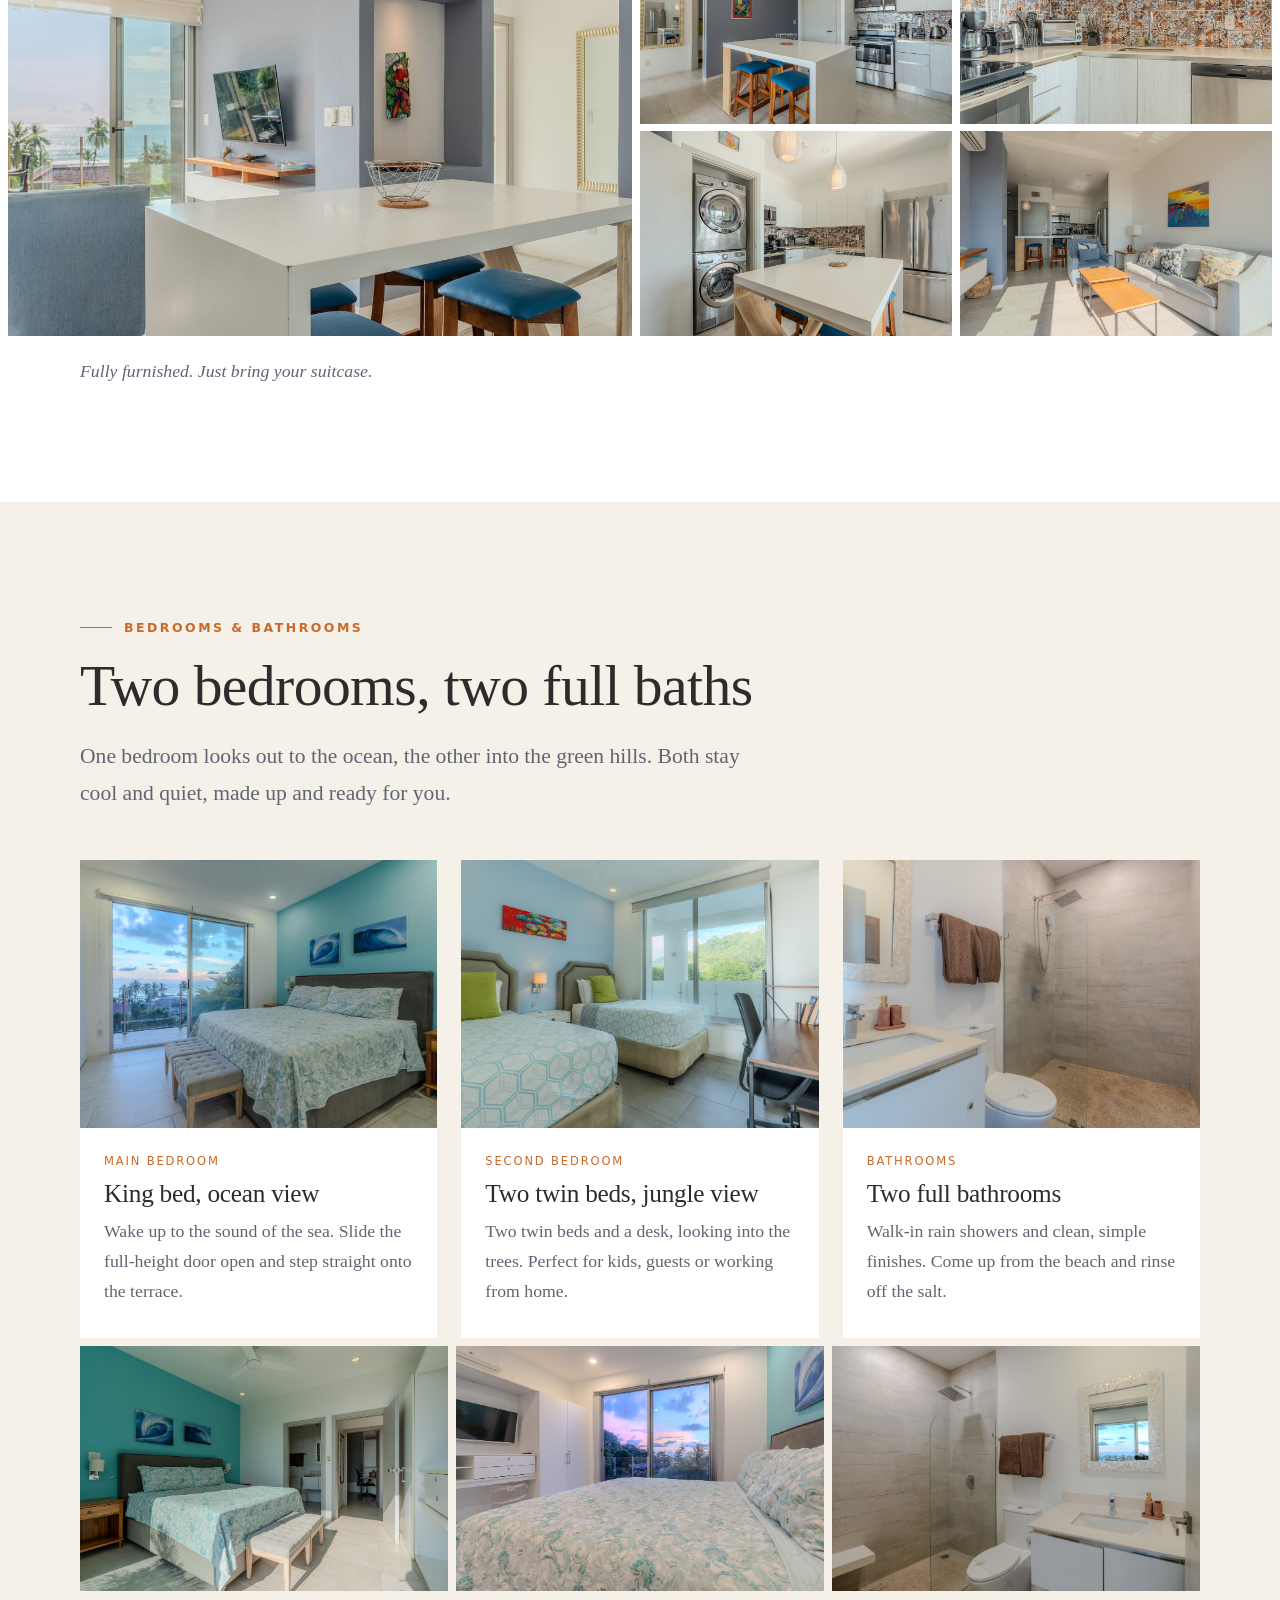
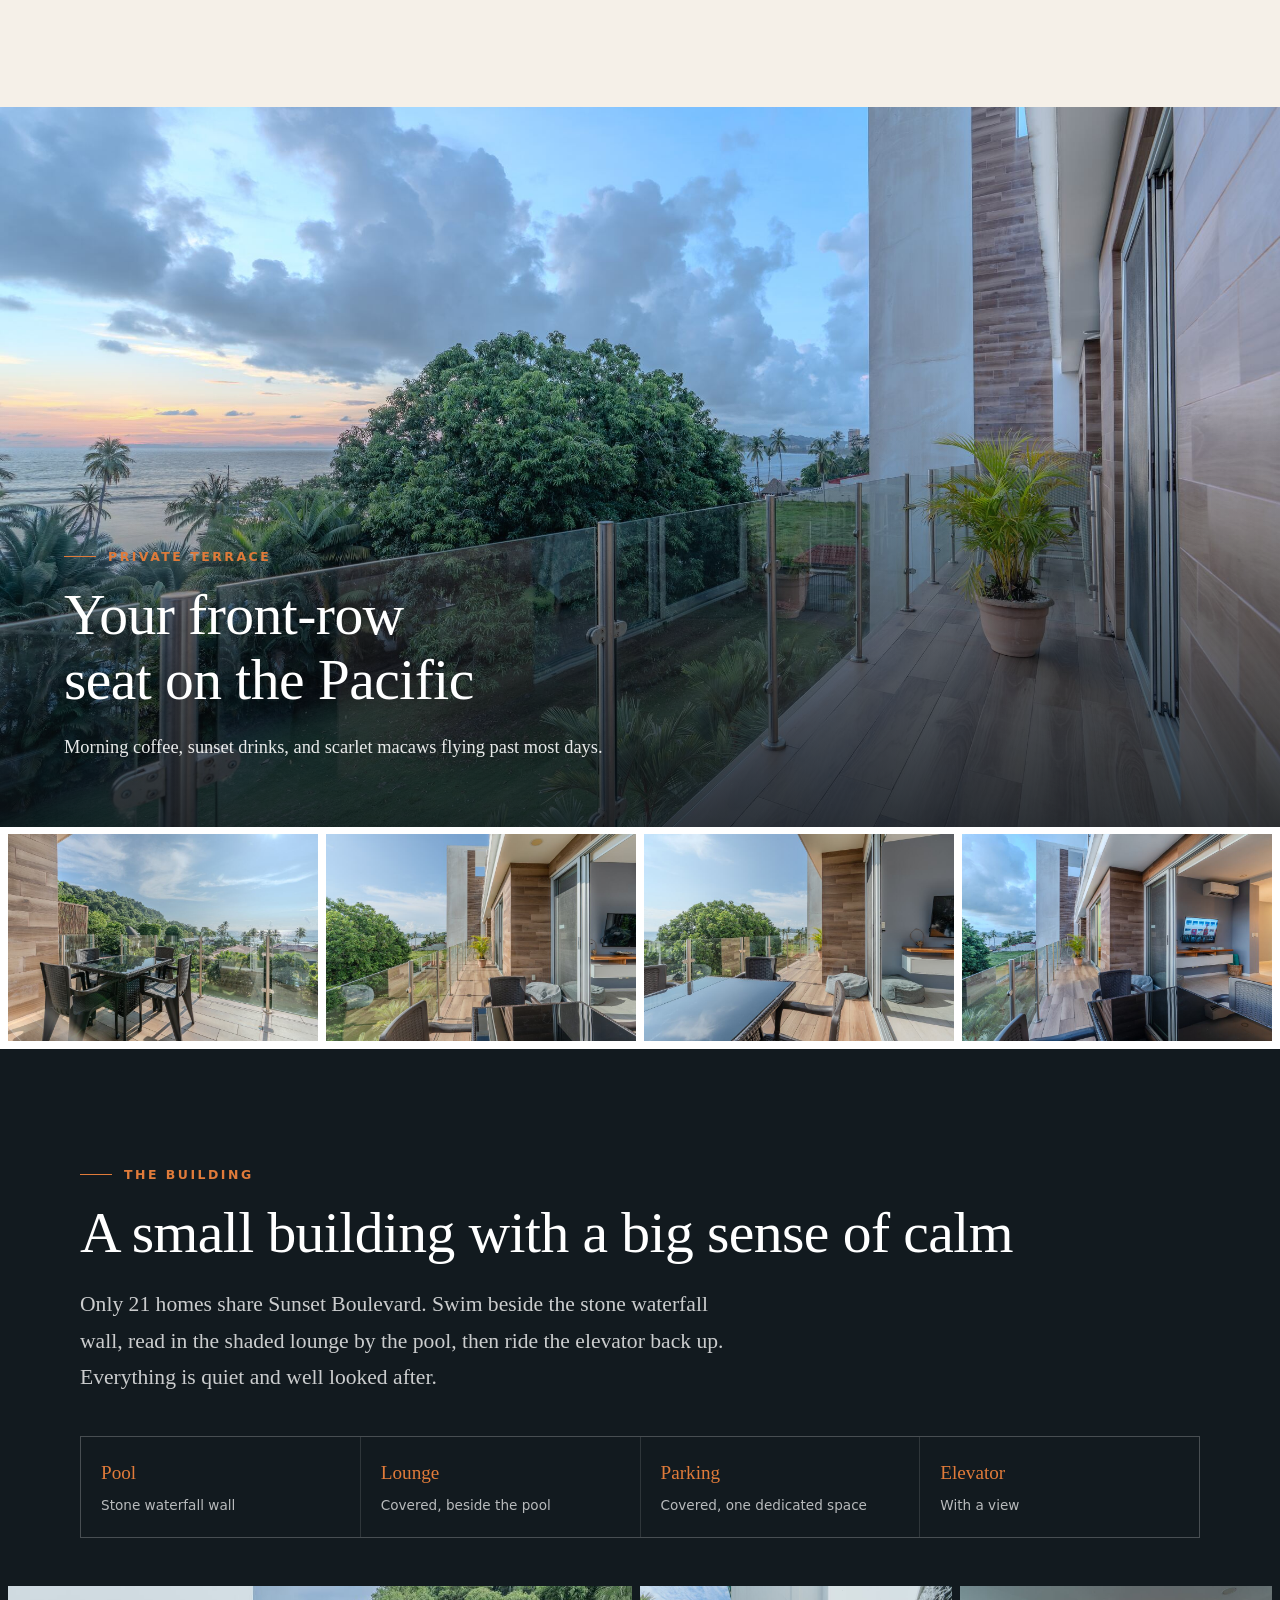
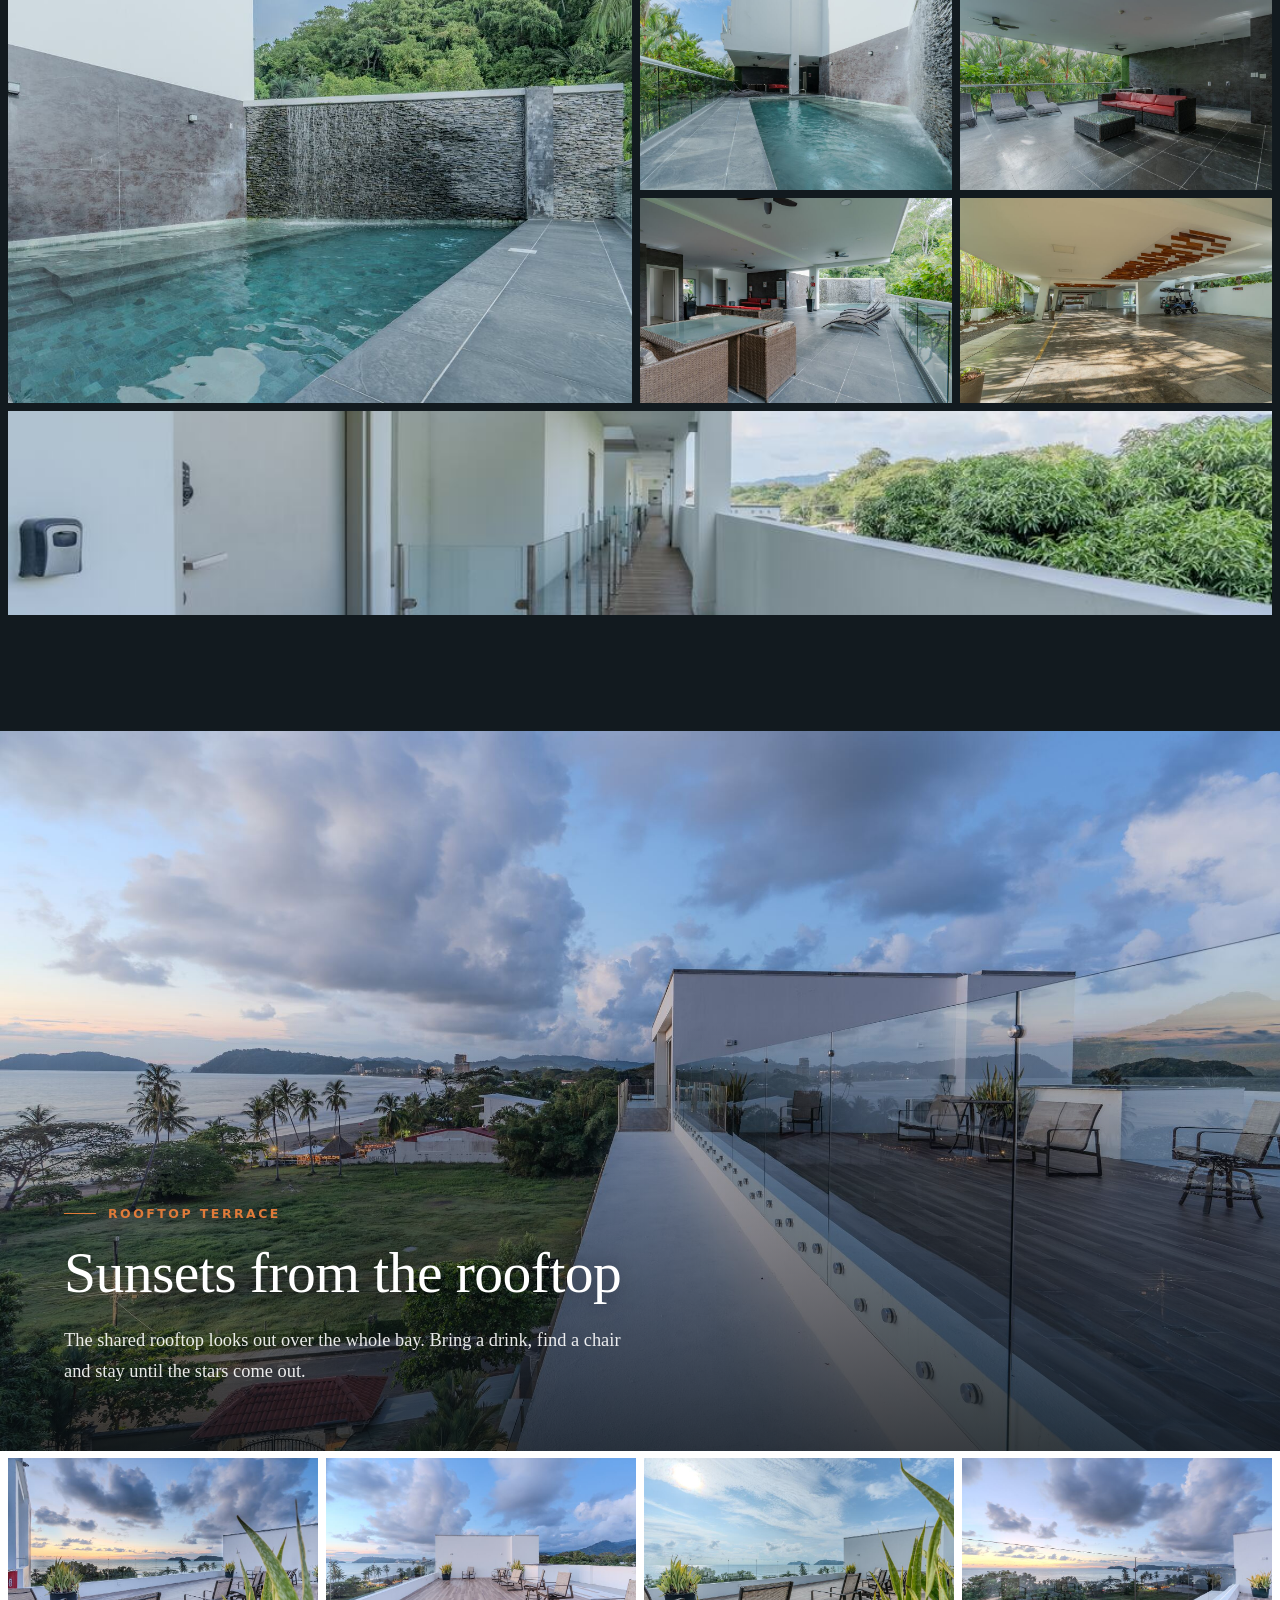
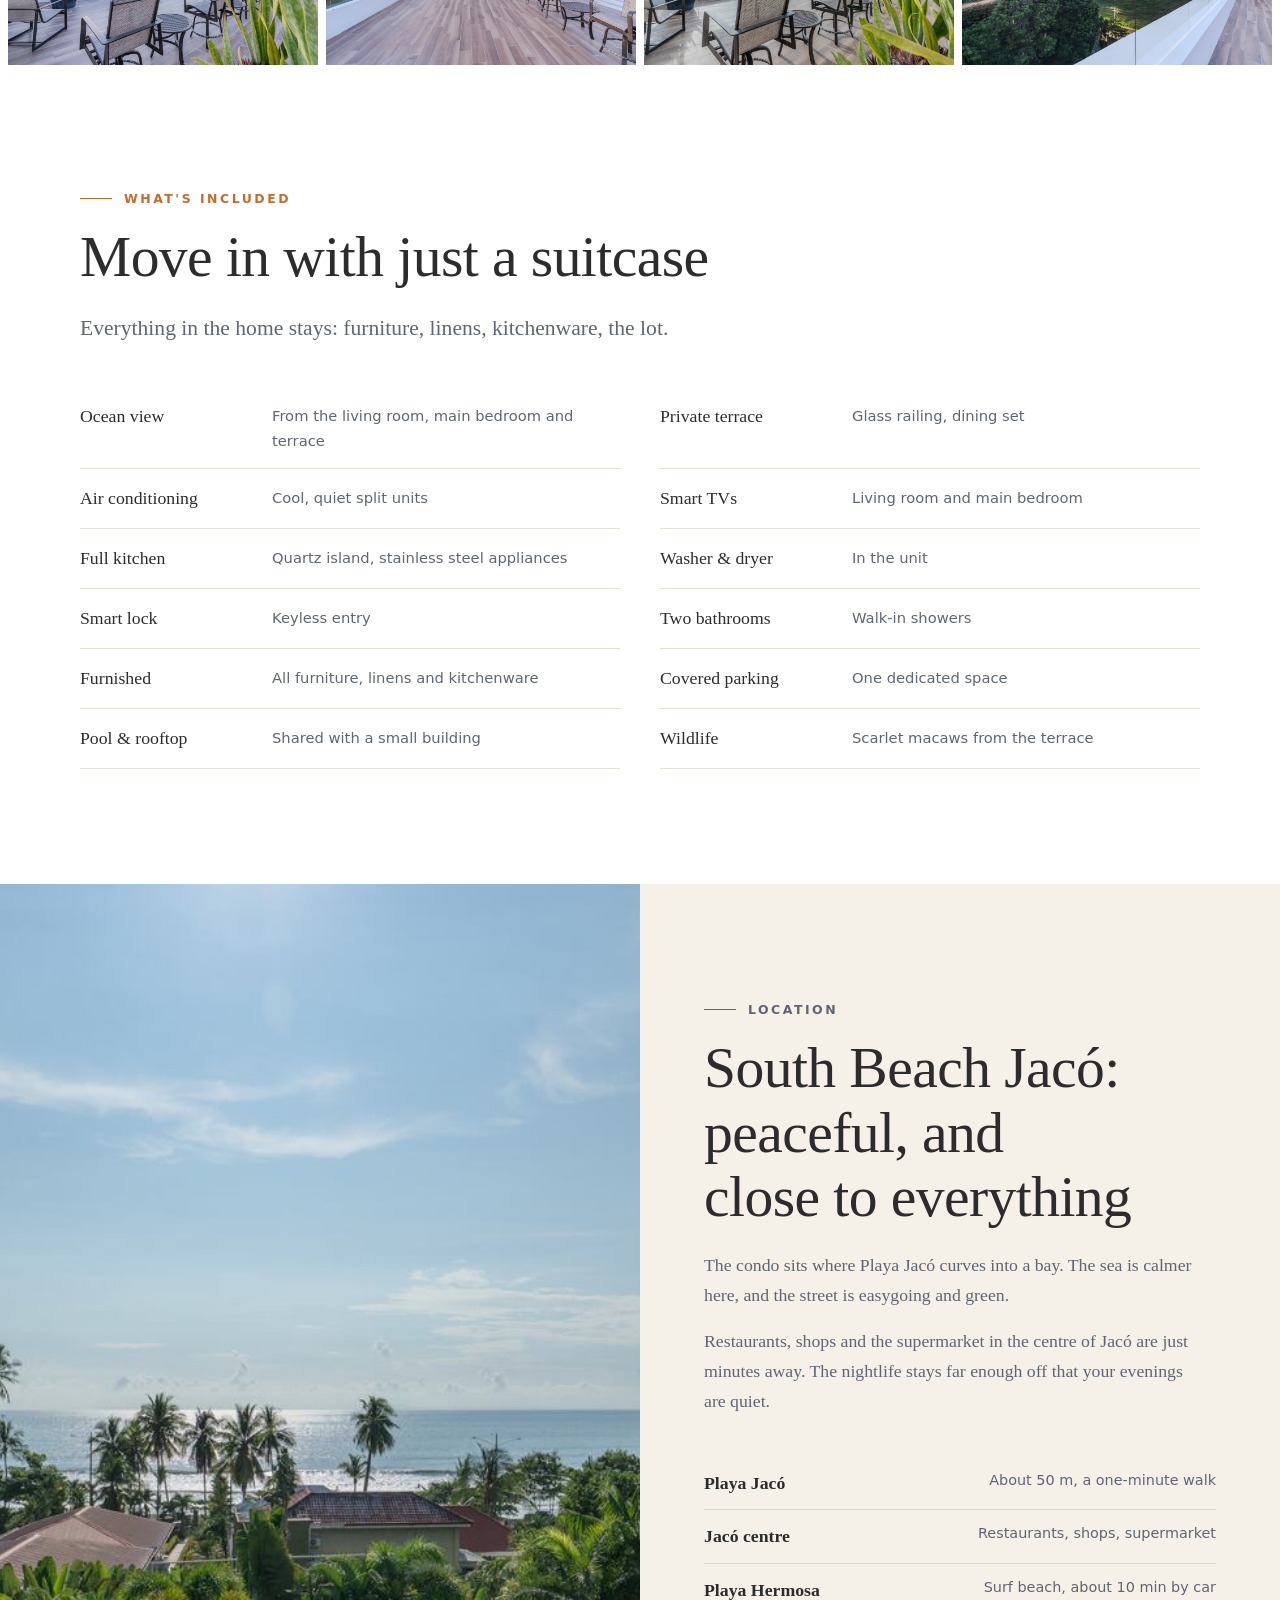
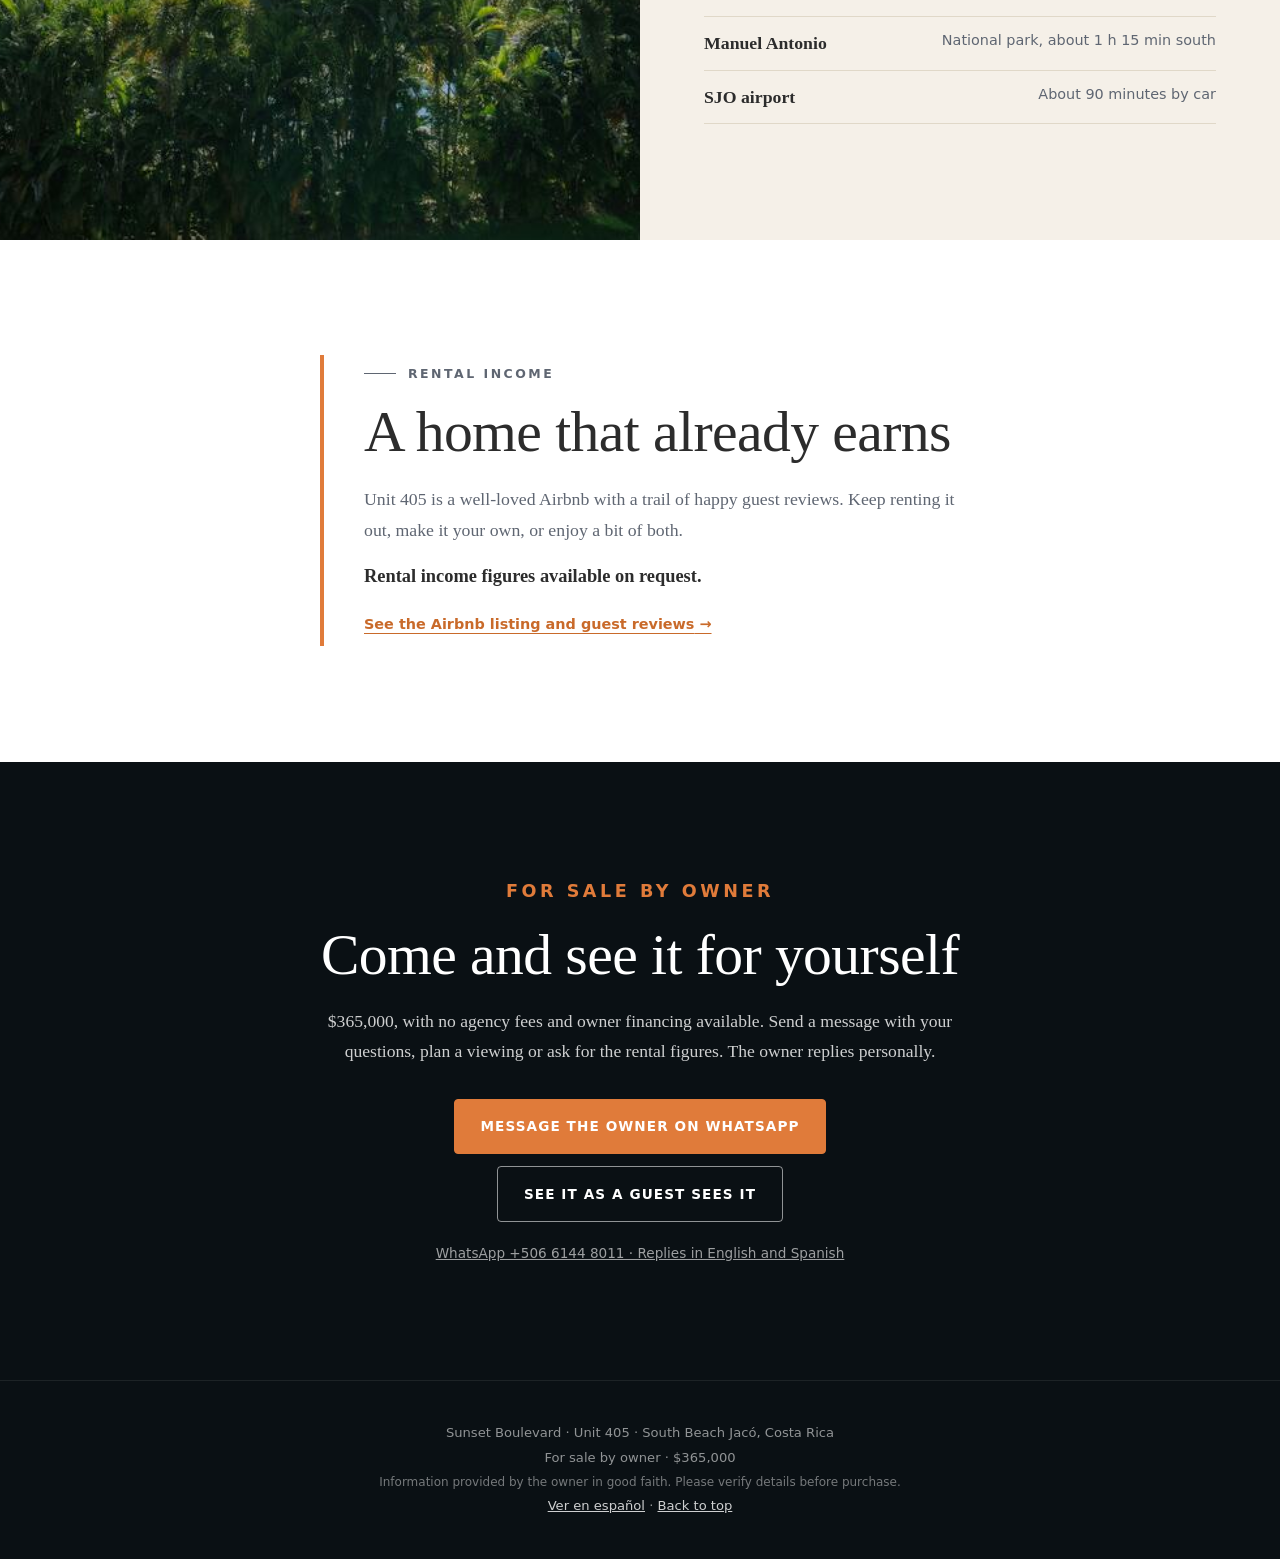
==== commit b368302e: "Warmer, more inviting copy (EN + ES) Co-Authored-By: Claude Opus 5.5 <noreply@anthropic.com>" ====
--- a/index.html
+++ b/index.html
@@ -14,7 +14,7 @@
 <meta property="og:locale:alternate" content="es_CR">
 <meta property="og:url" content="https://sunset-blvd-405.pages.dev/">
 <meta property="og:title" content="Sunset Boulevard 405 — Ocean View Condo for Sale in Jacó">
-<meta property="og:description" content="A quiet 2-bedroom condo on the 4th floor, 50 m from Playa Jacó. Fully furnished. $365,000. No agency fees. Owner financing available.">
+<meta property="og:description" content="Wake up to the Pacific in a calm 2-bedroom condo, 50 m from Playa Jacó. Fully furnished. $365,000, no agency fees, owner financing available.">
 <meta property="og:image" content="https://sunset-blvd-405.pages.dev/img/full/jaco-condo-ocean-sunset-palm-trees-view.jpg">
 <meta property="og:image:width" content="2400">
 <meta property="og:image:height" content="1600">
@@ -34,7 +34,7 @@
 <header class="nav" id="nav">
   <a class="nav-logo" href="#top">Sunset Boulevard · 405</a>
   <nav class="nav-links" aria-label="Main">
-    <a href="#facts">The facts</a>
+    <a href="#facts">Highlights</a>
     <a href="#home">The home</a>
     <a href="#building">The building</a>
     <a href="#location">Location</a>
@@ -56,11 +56,11 @@
   <div class="hero-content">
     <p class="hero-tag">South Beach Jacó · Costa Rica · Unit 405</p>
     <h1>Ocean view condo for sale in Jacó</h1>
-    <p class="hero-sub">Two bedrooms on the 4th floor, facing the sea. Fully furnished, in an intimate, small-scale condominium 50 m from a calm beach.</p>
+    <p class="hero-sub">Wake up to the Pacific. Two bedrooms on the 4th floor, fully furnished, in a small, peaceful building just 50 m from a calm beach.</p>
     <p class="hero-price"><span class="price">$365,000</span><span class="price-line">No agency fees<span class="dot" aria-hidden="true"> · </span>For sale by owner<span class="dot" aria-hidden="true"> · </span>Owner financing available</span></p>
     <div class="hero-ctas">
       <a class="btn btn-sun" href="https://wa.me/50661448011?text=Hi%2C%20I'm%20interested%20in%20buying%20Sunset%20Boulevard%20405%20in%20Jac%C3%B3." target="_blank" rel="noopener">Enquire on WhatsApp<span class="sr"> (opens WhatsApp)</span></a>
-      <a class="btn btn-ghost" href="#facts">See the facts</a>
+      <a class="btn btn-ghost" href="#facts">Discover the home</a>
     </div>
   </div>
   <button type="button" class="hero-all" data-i="0">View all 33 photos</button>
@@ -68,8 +68,8 @@
 
 <section class="facts" id="facts">
   <div class="wrap">
-    <p class="tag on-dark">At a glance</p><h2>The facts</h2>
-    <p class="lead">A Costa Rica beach condo, ready to live in or rent out.</p>
+    <p class="tag on-dark">In a nutshell</p><h2>Everything you'll love, at a glance</h2>
+    <p class="lead">Move in with just a suitcase, or let it keep earning while you're away.</p>
     <ul class="big" role="list">
       <li><span class="big-n">2</span><span class="big-l">Bedrooms</span></li>
       <li><span class="big-n">2</span><span class="big-l">Bathrooms</span></li>
@@ -95,22 +95,22 @@
 
 <section class="highlights" aria-labelledby="hl-h">
   <div class="wrap">
-    <p class="tag">Why this home</p>
-    <h2 id="hl-h">Four reasons buyers fall for it</h2>
+    <p class="tag">Life here</p>
+    <h2 id="hl-h">Why people fall for this place</h2>
     <ol class="hl" role="list">
-      <li><span class="hl-n" aria-hidden="true">01</span><h3>A quiet beach, a calm sea</h3><p>The south end of Playa Jacó curves into a bay. The water is gentler here, and the beach is rarely crowded.</p></li>
-      <li><span class="hl-n" aria-hidden="true">02</span><h3>Small and intimate</h3><p>A small-scale condominium with just 21 homes. Shared spaces stay calm.</p></li>
-      <li><span class="hl-n" aria-hidden="true">03</span><h3>Relaxed, yet close</h3><p>A very relaxed residential street, away from the bar strip. The centre of Jacó is minutes away.</p></li>
-      <li><span class="hl-n" aria-hidden="true">04</span><h3>It already earns</h3><p>An active vacation rental with a record of guest reviews. Rental income figures on request.</p></li>
+      <li><span class="hl-n" aria-hidden="true">01</span><h3>Your own calm stretch of sea</h3><p>At the south end of Playa Jacó, the beach curves into a bay. The waves soften, and you'll often have the sand almost to yourself.</p></li>
+      <li><span class="hl-n" aria-hidden="true">02</span><h3>Neighbours, not crowds</h3><p>Just 21 homes share the building. The pool is quiet, the rooftop is rarely busy, and people say hello.</p></li>
+      <li><span class="hl-n" aria-hidden="true">03</span><h3>Peaceful, never far</h3><p>A relaxed, leafy street away from the nightlife. Jacó's restaurants and shops are only minutes away.</p></li>
+      <li><span class="hl-n" aria-hidden="true">04</span><h3>A home that pays its way</h3><p>Guests already love staying here, and the reviews show it. Ask for the rental figures.</p></li>
     </ol>
   </div>
 </section>
 
 <section class="split" id="view">
   <div class="split-text">
-    <p class="tag ">The view</p><h2>The sea is in every room you use most</h2>
-    <p>The living room opens through a wall of sliding glass to a private terrace. Palms, then water, then sky.</p>
-    <p>You see the waves from the sofa. In the evening the light turns gold, then pink, and the whole room takes on the colour.</p>
+    <p class="tag ">The view</p><h2>The sea, from the sofa</h2>
+    <p>Slide open the glass wall and the living room becomes part of the terrace. Palms, then ocean, then endless sky.</p>
+    <p>In the evening, the light turns gold, then pink, and the whole room glows with it. Most nights, the sunset is the show.</p>
   </div>
   <button type="button" class="ph split-img" data-i="1" aria-label="Open photo: Living room of an ocean view condo in Jacó, open to a balcony at sunset"><img src="img/md/jaco-ocean-view-condo-living-room-sunset.jpg" srcset="img/md/jaco-ocean-view-condo-living-room-sunset.jpg 1100w, img/full/jaco-ocean-view-condo-living-room-sunset.jpg 2400w" sizes="(min-width: 60em) 50vw, 100vw" width="2400" height="1600" alt="Living room of an ocean view condo in Jacó, open to a balcony at sunset" loading="lazy" decoding="async"></button>
 </section>
@@ -119,8 +119,8 @@
 
 <section class="sec" id="home">
   <div class="wrap">
-    <p class="tag ">Living &amp; kitchen</p><h2>Open plan, from the stove to the sea</h2>
-    <p class="lead dark">One open space runs from the kitchen to the terrace. A quartz island with bar stools. Stainless steel appliances and a hand-painted tile backsplash. A stacked washer and dryer sit in their own corner.</p>
+    <p class="tag ">Living &amp; kitchen</p><h2>Cook with the ocean in view</h2>
+    <p class="lead dark">Kitchen, dining and living flow into one bright room that opens to the terrace. Pull up a stool at the quartz island, with hand-painted tiles behind you and the sea ahead. The washer and dryer are tucked away in their own corner.</p>
   </div>
   <div class="mosaic">
     <button type="button" class="ph m-big" data-i="5" aria-label="Open photo: White quartz kitchen island with blue stools and the ocean through the window"><img src="img/md/jaco-condo-kitchen-island-ocean-view.jpg" srcset="img/md/jaco-condo-kitchen-island-ocean-view.jpg 1100w, img/full/jaco-condo-kitchen-island-ocean-view.jpg 2400w" sizes="(min-width: 60em) 60vw, 100vw" width="2400" height="1600" alt="White quartz kitchen island with blue stools and the ocean through the window" loading="lazy" decoding="async"></button>
@@ -129,17 +129,17 @@
     <button type="button" class="ph " data-i="8" aria-label="Open photo: Stacked washer and dryer beside the kitchen"><img src="img/md/jaco-condo-kitchen-washer-dryer.jpg" srcset="img/md/jaco-condo-kitchen-washer-dryer.jpg 1100w, img/full/jaco-condo-kitchen-washer-dryer.jpg 2400w" sizes="(min-width: 60em) 25vw, 50vw" width="2400" height="1600" alt="Stacked washer and dryer beside the kitchen" loading="lazy" decoding="async"></button>
     <button type="button" class="ph " data-i="9" aria-label="Open photo: Living room sofa with colourful artwork and the kitchen behind"><img src="img/md/jaco-condo-living-room-sofa-artwork.jpg" srcset="img/md/jaco-condo-living-room-sofa-artwork.jpg 1100w, img/full/jaco-condo-living-room-sofa-artwork.jpg 2400w" sizes="(min-width: 60em) 25vw, 50vw" width="2400" height="1600" alt="Living room sofa with colourful artwork and the kitchen behind" loading="lazy" decoding="async"></button>
   </div>
-  <p class="caption wrap">Fully furnished. Bring a suitcase.</p>
+  <p class="caption wrap">Fully furnished. Just bring your suitcase.</p>
 </section>
 
 <section class="sec sand" id="rooms">
   <div class="wrap">
     <p class="tag ">Bedrooms &amp; bathrooms</p><h2>Two bedrooms, two full baths</h2>
-    <p class="lead dark">One bedroom faces the ocean, one faces the green hills. Both are quiet, cool and fully made up.</p>
+    <p class="lead dark">One bedroom looks out to the ocean, the other into the green hills. Both stay cool and quiet, made up and ready for you.</p>
     <div class="cards">
-      <article class="card"><button type="button" class="ph " data-i="10" aria-label="Open photo: King bed in the main bedroom with an ocean view through glass doors"><img src="img/md/jaco-condo-master-bedroom-king-bed-ocean-view.jpg" srcset="img/md/jaco-condo-master-bedroom-king-bed-ocean-view.jpg 1100w, img/full/jaco-condo-master-bedroom-king-bed-ocean-view.jpg 2400w" sizes="(min-width: 60em) 33vw, 100vw" width="2400" height="1600" alt="King bed in the main bedroom with an ocean view through glass doors" loading="lazy" decoding="async"></button><div class="card-body"><p class="card-label">Main bedroom</p><h3>King bed, ocean view</h3><p>Wake to the sea through a full-height sliding door. The door opens straight onto the terrace.</p></div></article>
-      <article class="card"><button type="button" class="ph " data-i="11" aria-label="Open photo: Second bedroom with two twin beds, a desk and a window to the trees"><img src="img/md/jaco-condo-second-bedroom-twin-beds.jpg" srcset="img/md/jaco-condo-second-bedroom-twin-beds.jpg 1100w, img/full/jaco-condo-second-bedroom-twin-beds.jpg 2400w" sizes="(min-width: 60em) 33vw, 100vw" width="2400" height="1600" alt="Second bedroom with two twin beds, a desk and a window to the trees" loading="lazy" decoding="async"></button><div class="card-body"><p class="card-label">Second bedroom</p><h3>Two twin beds, jungle view</h3><p>Two twin beds and a desk, with a view into the trees. Good for children, friends or a home office.</p></div></article>
-      <article class="card"><button type="button" class="ph " data-i="12" aria-label="Open photo: Bathroom with a glass walk-in rain shower"><img src="img/md/jaco-condo-bathroom-walk-in-shower.jpg" srcset="img/md/jaco-condo-bathroom-walk-in-shower.jpg 1100w, img/full/jaco-condo-bathroom-walk-in-shower.jpg 2400w" sizes="(min-width: 60em) 33vw, 100vw" width="2400" height="1600" alt="Bathroom with a glass walk-in rain shower" loading="lazy" decoding="async"></button><div class="card-body"><p class="card-label">Bathrooms</p><h3>Two full bathrooms</h3><p>Walk-in rain showers and clean, simple finishes. Straight from the beach to a proper rinse.</p></div></article>
+      <article class="card"><button type="button" class="ph " data-i="10" aria-label="Open photo: King bed in the main bedroom with an ocean view through glass doors"><img src="img/md/jaco-condo-master-bedroom-king-bed-ocean-view.jpg" srcset="img/md/jaco-condo-master-bedroom-king-bed-ocean-view.jpg 1100w, img/full/jaco-condo-master-bedroom-king-bed-ocean-view.jpg 2400w" sizes="(min-width: 60em) 33vw, 100vw" width="2400" height="1600" alt="King bed in the main bedroom with an ocean view through glass doors" loading="lazy" decoding="async"></button><div class="card-body"><p class="card-label">Main bedroom</p><h3>King bed, ocean view</h3><p>Wake up to the sound of the sea. Slide the full-height door open and step straight onto the terrace.</p></div></article>
+      <article class="card"><button type="button" class="ph " data-i="11" aria-label="Open photo: Second bedroom with two twin beds, a desk and a window to the trees"><img src="img/md/jaco-condo-second-bedroom-twin-beds.jpg" srcset="img/md/jaco-condo-second-bedroom-twin-beds.jpg 1100w, img/full/jaco-condo-second-bedroom-twin-beds.jpg 2400w" sizes="(min-width: 60em) 33vw, 100vw" width="2400" height="1600" alt="Second bedroom with two twin beds, a desk and a window to the trees" loading="lazy" decoding="async"></button><div class="card-body"><p class="card-label">Second bedroom</p><h3>Two twin beds, jungle view</h3><p>Two twin beds and a desk, looking into the trees. Perfect for kids, guests or working from home.</p></div></article>
+      <article class="card"><button type="button" class="ph " data-i="12" aria-label="Open photo: Bathroom with a glass walk-in rain shower"><img src="img/md/jaco-condo-bathroom-walk-in-shower.jpg" srcset="img/md/jaco-condo-bathroom-walk-in-shower.jpg 1100w, img/full/jaco-condo-bathroom-walk-in-shower.jpg 2400w" sizes="(min-width: 60em) 33vw, 100vw" width="2400" height="1600" alt="Bathroom with a glass walk-in rain shower" loading="lazy" decoding="async"></button><div class="card-body"><p class="card-label">Bathrooms</p><h3>Two full bathrooms</h3><p>Walk-in rain showers and clean, simple finishes. Come up from the beach and rinse off the salt.</p></div></article>
     </div>
     <div class="strip"><button type="button" class="ph " data-i="13" aria-label="Open photo: Main bedroom with a teal accent wall and wave prints"><img src="img/md/jaco-condo-master-bedroom-teal-wall.jpg" srcset="img/md/jaco-condo-master-bedroom-teal-wall.jpg 1100w, img/full/jaco-condo-master-bedroom-teal-wall.jpg 2400w" sizes="(min-width: 60em) 33vw, 50vw" width="2400" height="1600" alt="Main bedroom with a teal accent wall and wave prints" loading="lazy" decoding="async"></button><button type="button" class="ph " data-i="14" aria-label="Open photo: Main bedroom at dusk with a view out to the terrace"><img src="img/md/jaco-condo-master-bedroom-evening-view.jpg" srcset="img/md/jaco-condo-master-bedroom-evening-view.jpg 1100w, img/full/jaco-condo-master-bedroom-evening-view.jpg 2400w" sizes="(min-width: 60em) 33vw, 50vw" width="2400" height="1600" alt="Main bedroom at dusk with a view out to the terrace" loading="lazy" decoding="async"></button><button type="button" class="ph " data-i="15" aria-label="Open photo: Second bathroom with a walk-in shower and framed mirror"><img src="img/md/jaco-condo-second-bathroom.jpg" srcset="img/md/jaco-condo-second-bathroom.jpg 1100w, img/full/jaco-condo-second-bathroom.jpg 2400w" sizes="(min-width: 60em) 33vw, 50vw" width="2400" height="1600" alt="Second bathroom with a walk-in shower and framed mirror" loading="lazy" decoding="async"></button></div>
   </div>
@@ -149,16 +149,16 @@
   <button type="button" class="ph band-img" data-i="16" aria-label="Open photo: Private balcony with glass railing, looking over trees to a sunset sky"><img src="img/md/jaco-condo-private-balcony-ocean-sunset.jpg" srcset="img/md/jaco-condo-private-balcony-ocean-sunset.jpg 1100w, img/full/jaco-condo-private-balcony-ocean-sunset.jpg 2400w" sizes="100vw" width="2400" height="1600" alt="Private balcony with glass railing, looking over trees to a sunset sky" loading="lazy" decoding="async"></button>
   <div class="band-text">
     <p class="tag on-dark">Private terrace</p>
-    <h2>A front-row seat on the Pacific</h2>
-    <p>Morning coffee, evening light. Scarlet macaws fly past most days.</p>
+    <h2>Your front-row seat on the Pacific</h2>
+    <p>Morning coffee, sunset drinks, and scarlet macaws flying past most days.</p>
   </div>
 </section>
 <div class="grid4"><button type="button" class="ph " data-i="17" aria-label="Open photo: Balcony dining table with a view over green hills to the sea"><img src="img/md/jaco-condo-balcony-dining-ocean-view.jpg" srcset="img/md/jaco-condo-balcony-dining-ocean-view.jpg 1100w, img/full/jaco-condo-balcony-dining-ocean-view.jpg 2400w" sizes="(min-width: 60em) 25vw, 50vw" width="2400" height="1600" alt="Balcony dining table with a view over green hills to the sea" loading="lazy" decoding="async"></button><button type="button" class="ph " data-i="18" aria-label="Open photo: Balcony with glass railing and potted palm beside the tropical trees"><img src="img/md/jaco-condo-balcony-glass-railing-jungle.jpg" srcset="img/md/jaco-condo-balcony-glass-railing-jungle.jpg 1100w, img/full/jaco-condo-balcony-glass-railing-jungle.jpg 2400w" sizes="(min-width: 60em) 25vw, 50vw" width="2400" height="1600" alt="Balcony with glass railing and potted palm beside the tropical trees" loading="lazy" decoding="async"></button><button type="button" class="ph " data-i="19" aria-label="Open photo: Balcony table outside the living room, with trees and sea beyond"><img src="img/md/jaco-condo-balcony-table-living-room.jpg" srcset="img/md/jaco-condo-balcony-table-living-room.jpg 1100w, img/full/jaco-condo-balcony-table-living-room.jpg 2400w" sizes="(min-width: 60em) 25vw, 50vw" width="2400" height="1600" alt="Balcony table outside the living room, with trees and sea beyond" loading="lazy" decoding="async"></button><button type="button" class="ph " data-i="20" aria-label="Open photo: Balcony and living room at dusk, lights on inside"><img src="img/md/jaco-condo-balcony-living-room-dusk.jpg" srcset="img/md/jaco-condo-balcony-living-room-dusk.jpg 1100w, img/full/jaco-condo-balcony-living-room-dusk.jpg 2400w" sizes="(min-width: 60em) 25vw, 50vw" width="2400" height="1600" alt="Balcony and living room at dusk, lights on inside" loading="lazy" decoding="async"></button></div>
 
 <section class="sec dark" id="building">
   <div class="wrap">
-    <p class="tag on-dark">The building</p><h2>A small building, kept calm</h2>
-    <p class="lead">Sunset Boulevard is an intimate condominium with just 21 homes. There is a pool with a stone waterfall wall, a covered lounge beside it, an elevator and covered parking. Shared spaces stay quiet and well kept.</p>
+    <p class="tag on-dark">The building</p><h2>A small building with a big sense of calm</h2>
+    <p class="lead">Only 21 homes share Sunset Boulevard. Swim beside the stone waterfall wall, read in the shaded lounge by the pool, then ride the elevator back up. Everything is quiet and well looked after.</p>
     <ul class="amen" role="list">
       <li><strong>Pool</strong><span>Stone waterfall wall</span></li>
       <li><strong>Lounge</strong><span>Covered, beside the pool</span></li>
@@ -180,16 +180,16 @@
   <button type="button" class="ph band-img" data-i="27" aria-label="Open photo: Rooftop terrace with glass railing above South Beach Jacó at sunset"><img src="img/md/jaco-condo-rooftop-terrace-ocean-sunset.jpg" srcset="img/md/jaco-condo-rooftop-terrace-ocean-sunset.jpg 1100w, img/full/jaco-condo-rooftop-terrace-ocean-sunset.jpg 2400w" sizes="100vw" width="2400" height="1600" alt="Rooftop terrace with glass railing above South Beach Jacó at sunset" loading="lazy" decoding="async"></button>
   <div class="band-text">
     <p class="tag on-dark">Rooftop terrace</p>
-    <h2>Sunset, from the roof</h2>
-    <p>The shared rooftop looks over the whole bay. Bring a drink and stay until dark.</p>
+    <h2>Sunsets from the rooftop</h2>
+    <p>The shared rooftop looks out over the whole bay. Bring a drink, find a chair and stay until the stars come out.</p>
   </div>
 </section>
 <div class="grid4"><button type="button" class="ph " data-i="28" aria-label="Open photo: Lounge chairs on the rooftop facing the bay at sunset"><img src="img/md/jaco-condo-rooftop-lounge-chairs-sunset.jpg" srcset="img/md/jaco-condo-rooftop-lounge-chairs-sunset.jpg 1100w, img/full/jaco-condo-rooftop-lounge-chairs-sunset.jpg 2400w" sizes="(min-width: 60em) 25vw, 50vw" width="2400" height="1600" alt="Lounge chairs on the rooftop facing the bay at sunset" loading="lazy" decoding="async"></button><button type="button" class="ph " data-i="29" aria-label="Open photo: Wide rooftop deck with chairs and a view over the bay"><img src="img/md/jaco-condo-rooftop-deck-bay-view.jpg" srcset="img/md/jaco-condo-rooftop-deck-bay-view.jpg 1100w, img/full/jaco-condo-rooftop-deck-bay-view.jpg 2400w" sizes="(min-width: 60em) 25vw, 50vw" width="2400" height="1600" alt="Wide rooftop deck with chairs and a view over the bay" loading="lazy" decoding="async"></button><button type="button" class="ph " data-i="30" aria-label="Open photo: Rooftop chairs and plants with the ocean in daylight"><img src="img/md/jaco-condo-rooftop-chairs-ocean-view-day.jpg" srcset="img/md/jaco-condo-rooftop-chairs-ocean-view-day.jpg 1100w, img/full/jaco-condo-rooftop-chairs-ocean-view-day.jpg 2400w" sizes="(min-width: 60em) 25vw, 50vw" width="2400" height="1600" alt="Rooftop chairs and plants with the ocean in daylight" loading="lazy" decoding="async"></button><button type="button" class="ph " data-i="31" aria-label="Open photo: View from the rooftop over green treetops to the sea at dusk"><img src="img/md/jaco-condo-rooftop-view-jungle-sunset.jpg" srcset="img/md/jaco-condo-rooftop-view-jungle-sunset.jpg 1100w, img/full/jaco-condo-rooftop-view-jungle-sunset.jpg 2400w" sizes="(min-width: 60em) 25vw, 50vw" width="2400" height="1600" alt="View from the rooftop over green treetops to the sea at dusk" loading="lazy" decoding="async"></button></div>
 
 <section class="sec">
   <div class="wrap">
-    <p class="tag ">What's included</p><h2>Furnished and ready</h2>
-    <p class="lead dark">Everything in the home is included in the sale.</p>
+    <p class="tag ">What's included</p><h2>Move in with just a suitcase</h2>
+    <p class="lead dark">Everything in the home stays: furniture, linens, kitchenware, the lot.</p>
     <ul class="incl" role="list">
       <li><strong>Ocean view</strong><span>From the living room, main bedroom and terrace</span></li>
       <li><strong>Private terrace</strong><span>Glass railing, dining set</span></li>
@@ -209,9 +209,9 @@
 
 <section class="split sand" id="location">
   <div class="split-text">
-    <p class="tag ">Location</p><h2>South Beach Jacó: quiet, and close to everything</h2>
-    <p>The condo sits at the south end of Playa Jacó, where the beach curves into a bay. The water is calmer here. The street is quiet and relaxed.</p>
-    <p>The centre of Jacó, with its restaurants, shops and supermarkets, is just minutes away. The bar strip stays out of earshot.</p>
+    <p class="tag ">Location</p><h2>South Beach Jacó: peaceful, and close to everything</h2>
+    <p>The condo sits where Playa Jacó curves into a bay. The sea is calmer here, and the street is easygoing and green.</p>
+    <p>Restaurants, shops and the supermarket in the centre of Jacó are just minutes away. The nightlife stays far enough off that your evenings are quiet.</p>
     <dl class="points">
       <div><dt>Playa Jacó</dt><dd>About 50 m, a one-minute walk</dd></div>
       <div><dt>Jacó centre</dt><dd>Restaurants, shops, supermarket</dd></div>
@@ -226,8 +226,8 @@
 <section class="sec income">
   <div class="wrap narrow">
     <div class="income-box">
-      <p class="tag ">Rental income</p><h2>Already working as a vacation rental</h2>
-      <p>Unit 405 rents on Airbnb today, with a record of guest reviews. Keep it as an income property, live in it, or both.</p>
+      <p class="tag ">Rental income</p><h2>A home that already earns</h2>
+      <p>Unit 405 is a well-loved Airbnb with a trail of happy guest reviews. Keep renting it out, make it your own, or enjoy a bit of both.</p>
       <p class="fixed">Rental income figures available on request.</p>
       <a class="text-link" href="https://www.airbnb.com/rooms/1527613334489602829" target="_blank" rel="noopener">See the Airbnb listing and guest reviews<span class="sr"> (opens Airbnb in a new tab)</span> →</a>
     </div>
@@ -236,8 +236,8 @@
 
 <section class="cta" id="contact">
   <div class="wrap narrow">
-    <p class="tag on-dark">For sale by owner</p><h2>Talk to the owner directly</h2>
-    <p>$365,000. No agency fees. Owner financing available. Send a message to ask questions, book a viewing or request the rental figures.</p>
+    <p class="tag on-dark">For sale by owner</p><h2>Come and see it for yourself</h2>
+    <p>$365,000, with no agency fees and owner financing available. Send a message with your questions, plan a viewing or ask for the rental figures. The owner replies personally.</p>
     <div class="cta-btns">
       <a class="btn btn-sun" href="https://wa.me/50661448011?text=Hi%2C%20I'm%20interested%20in%20buying%20Sunset%20Boulevard%20405%20in%20Jac%C3%B3." target="_blank" rel="noopener">Message the owner on WhatsApp<span class="sr"> (opens WhatsApp)</span></a>
       <a class="btn btn-ghost" href="https://www.airbnb.com/rooms/1527613334489602829" target="_blank" rel="noopener">See it as a guest sees it<span class="sr"> (opens Airbnb in a new tab)</span></a>
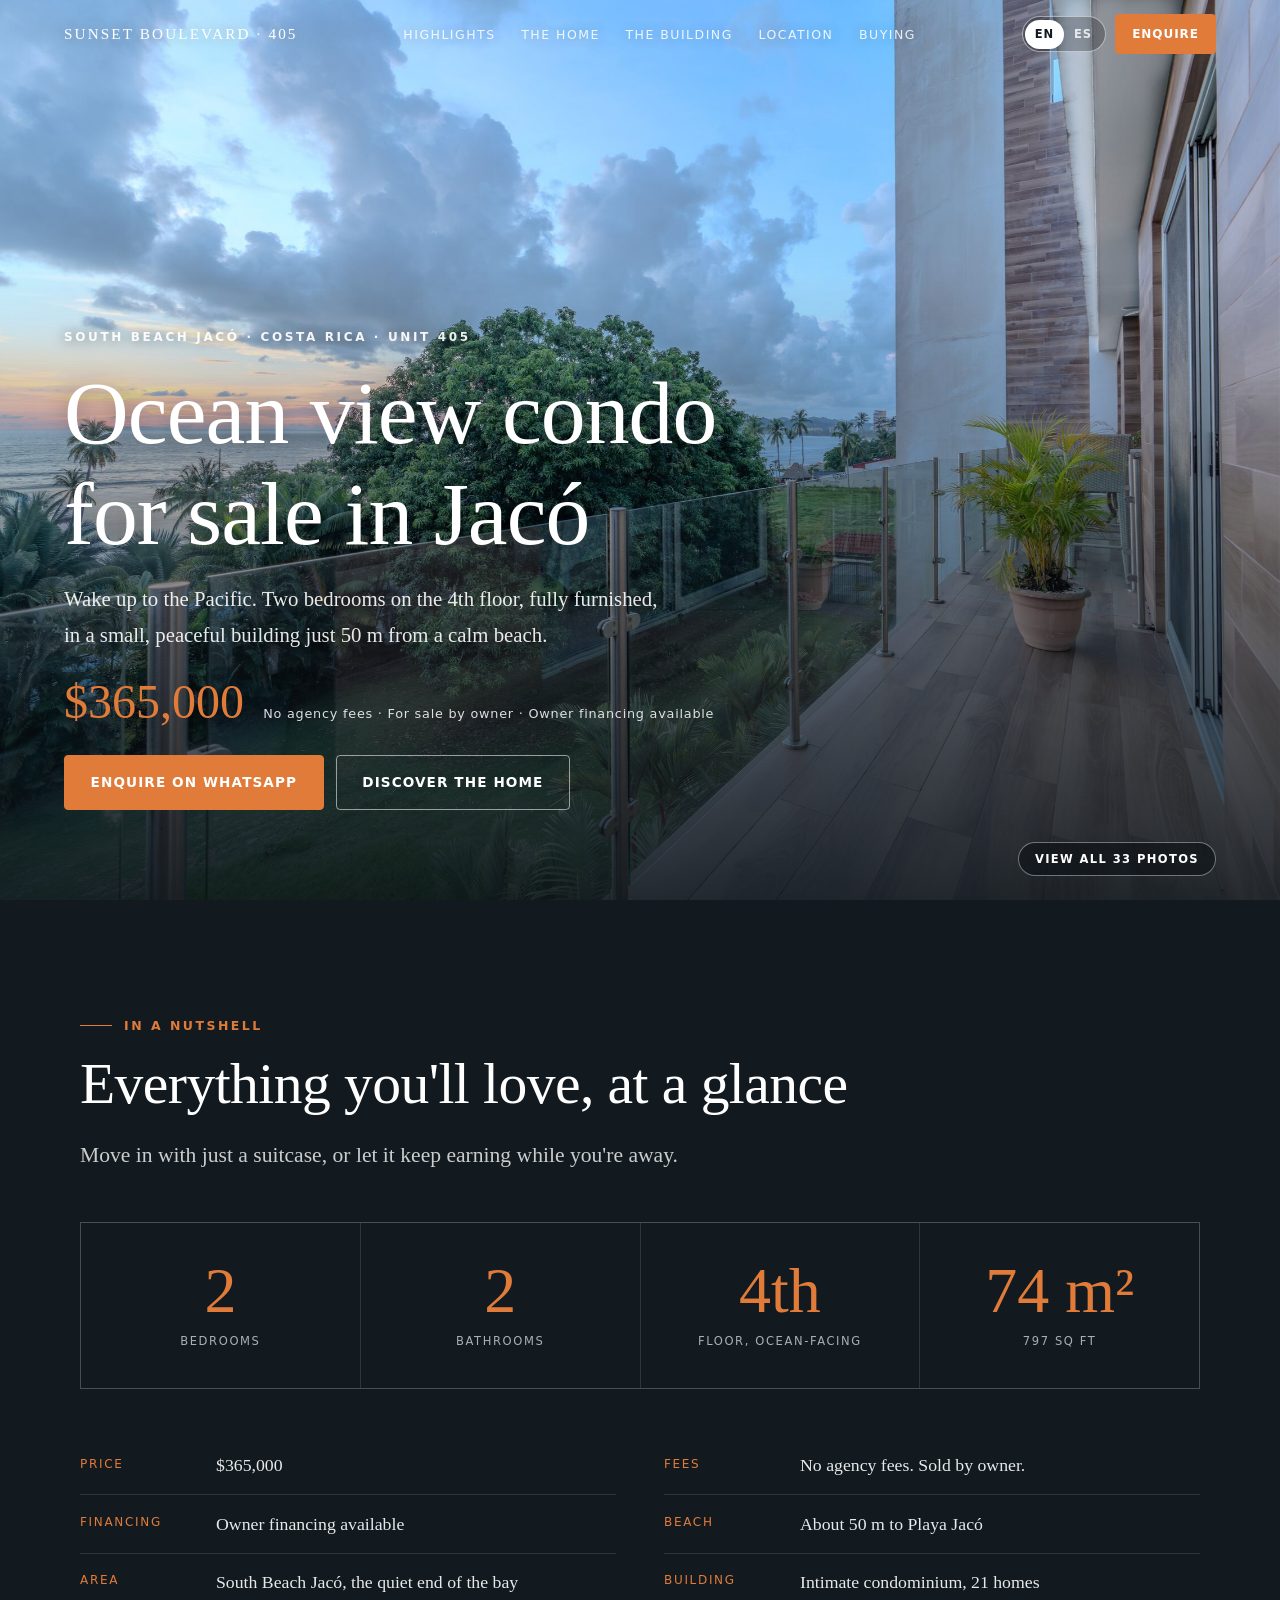
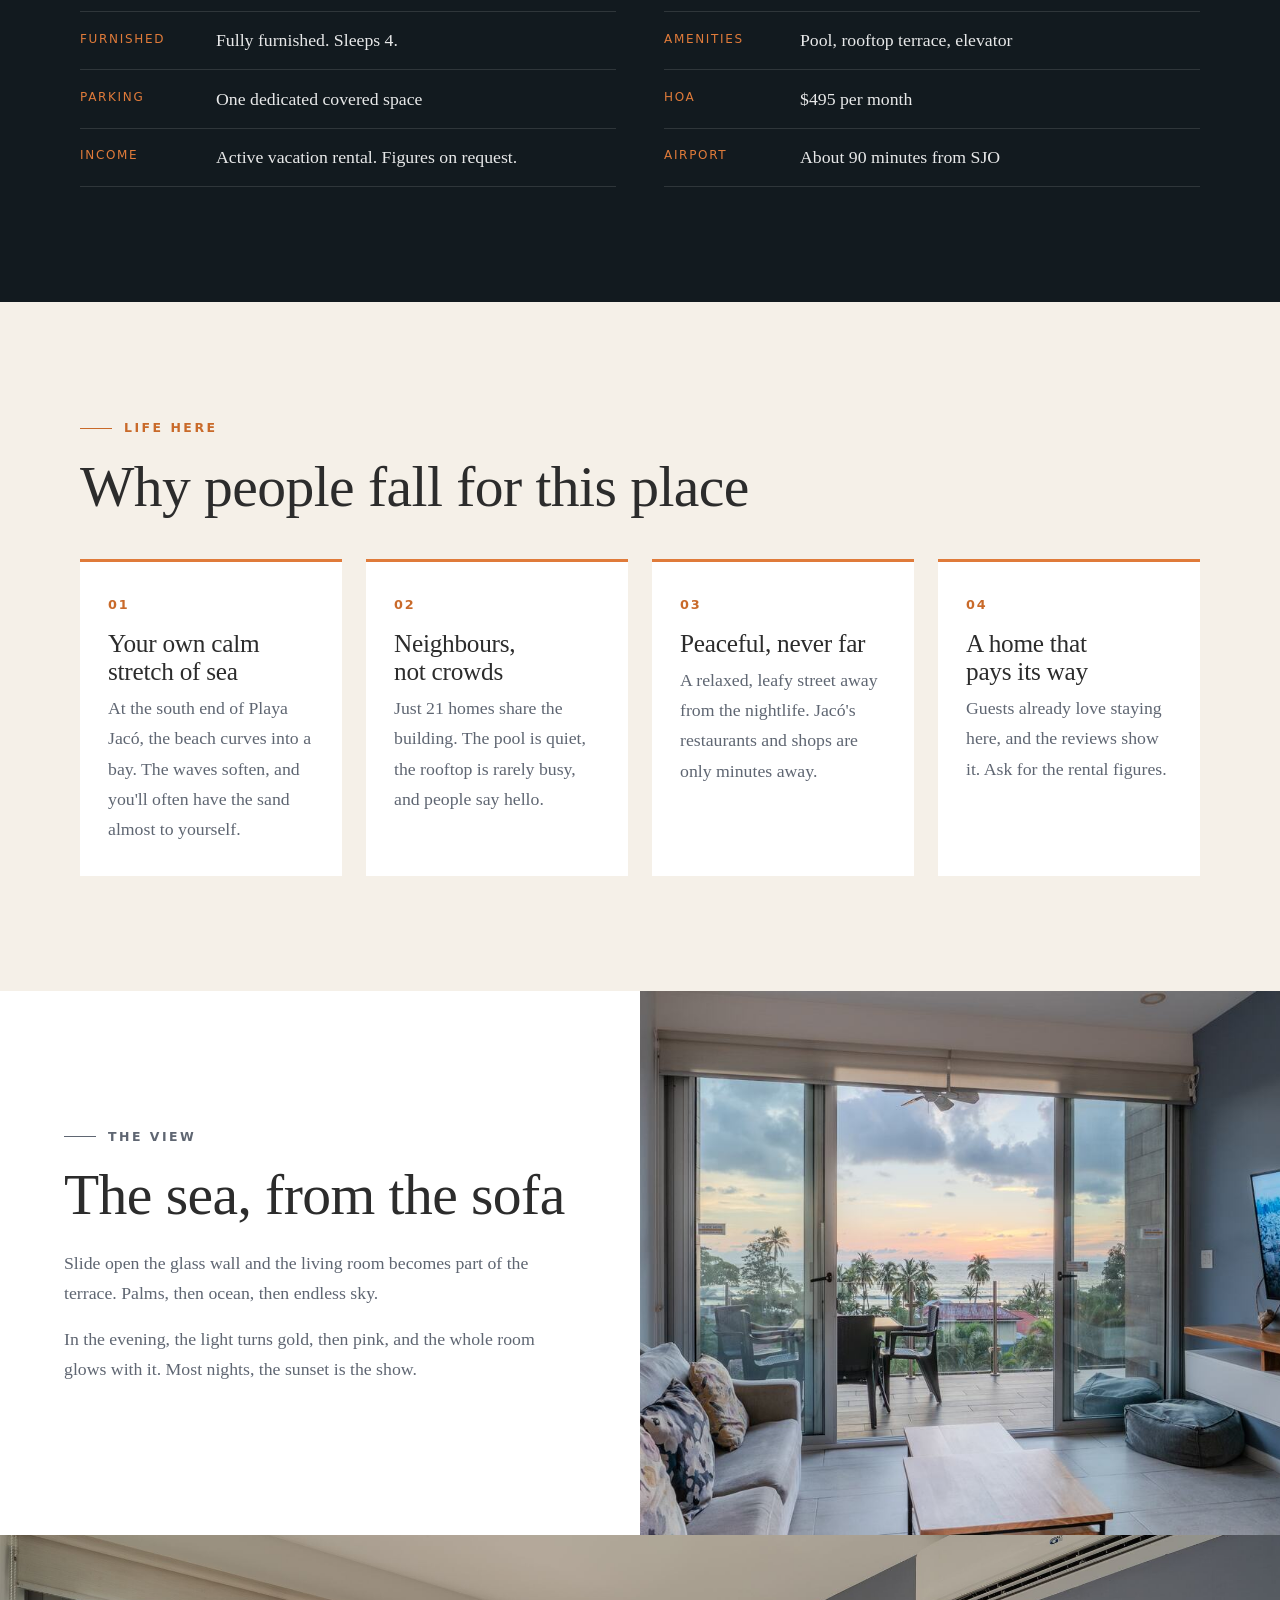
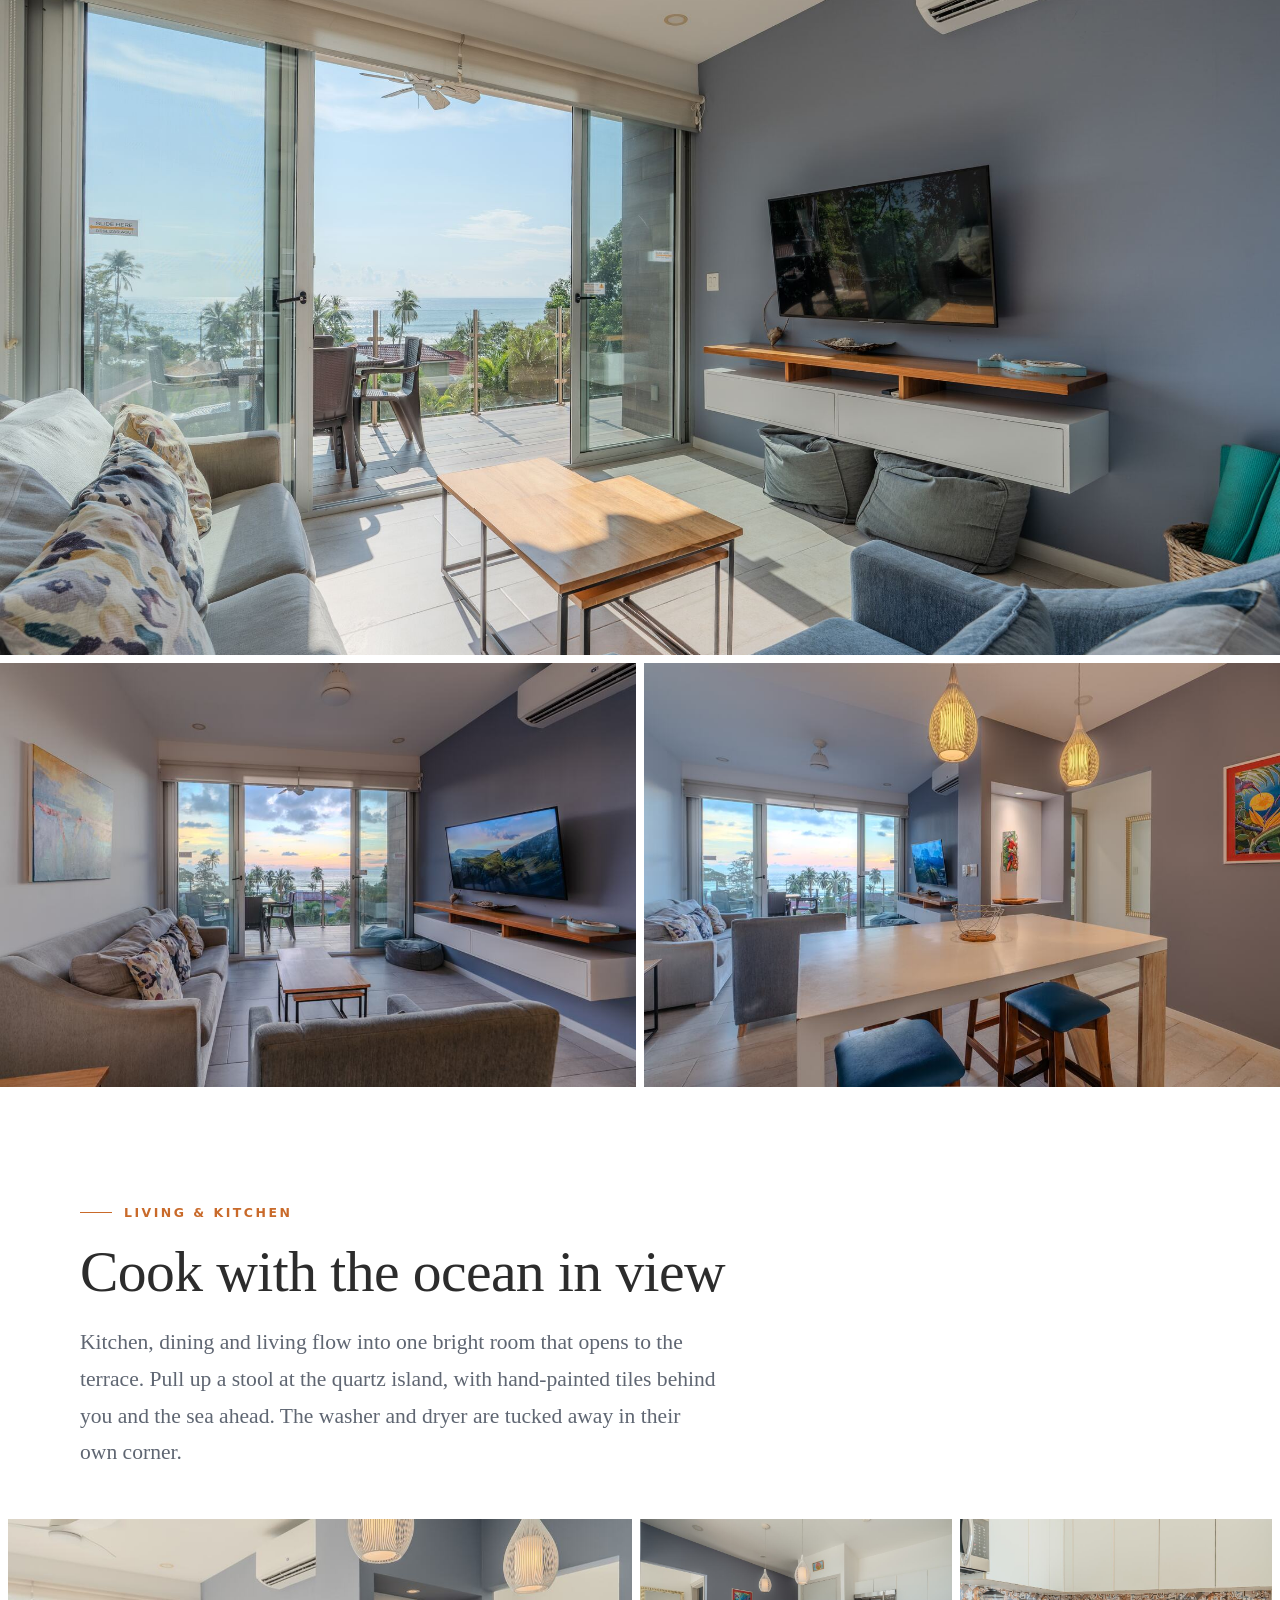
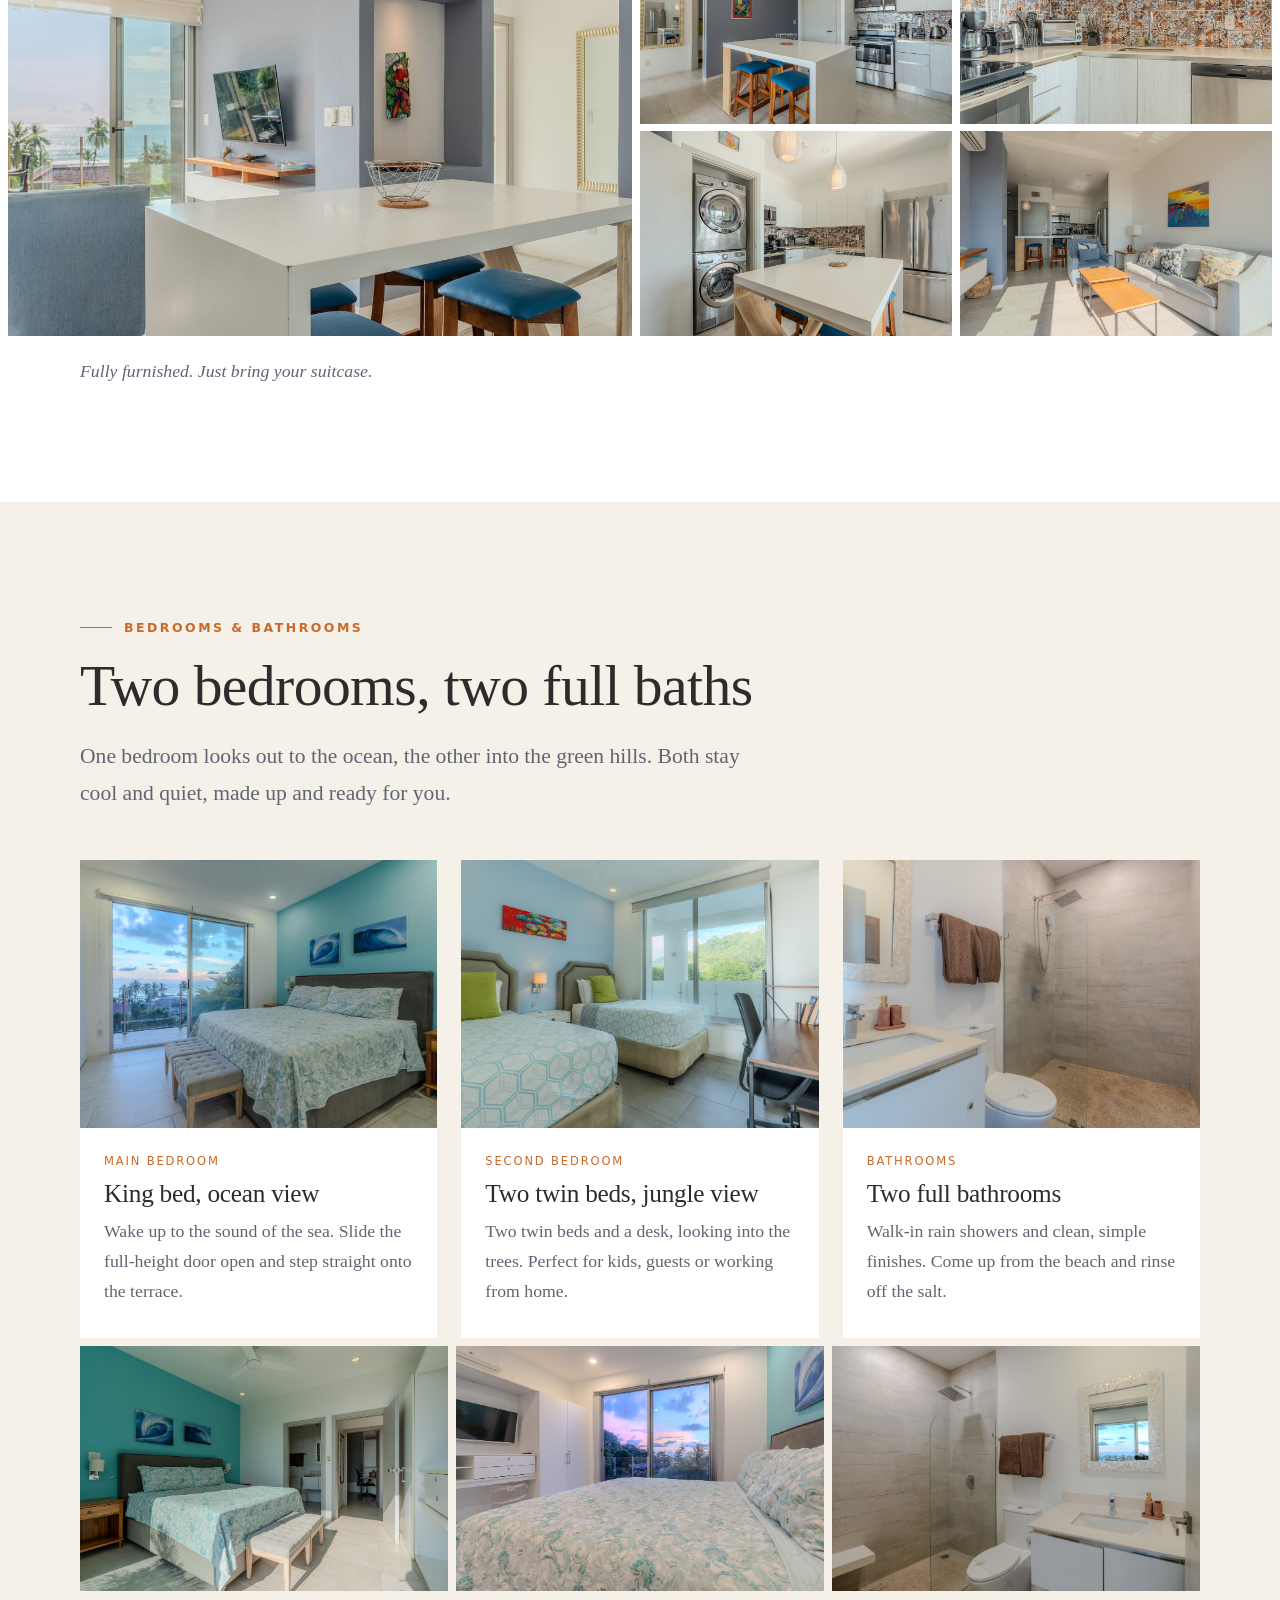
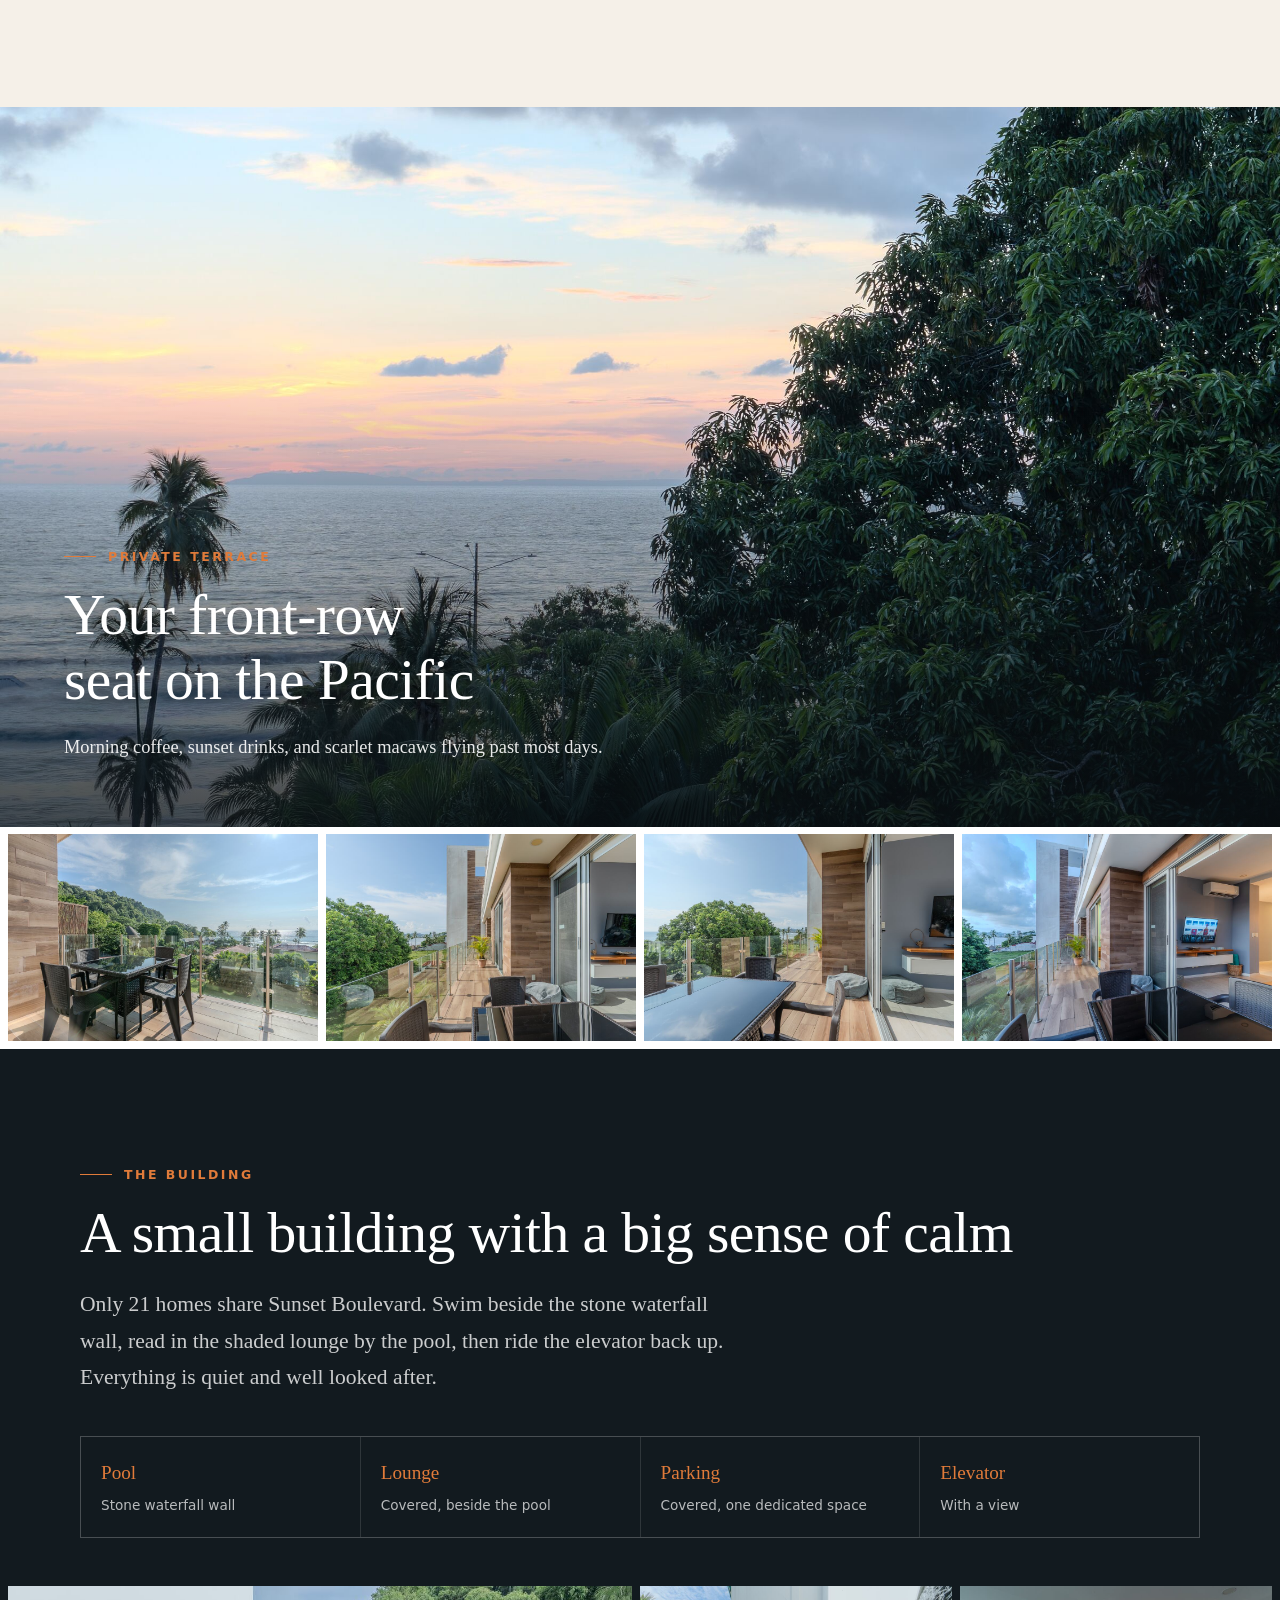
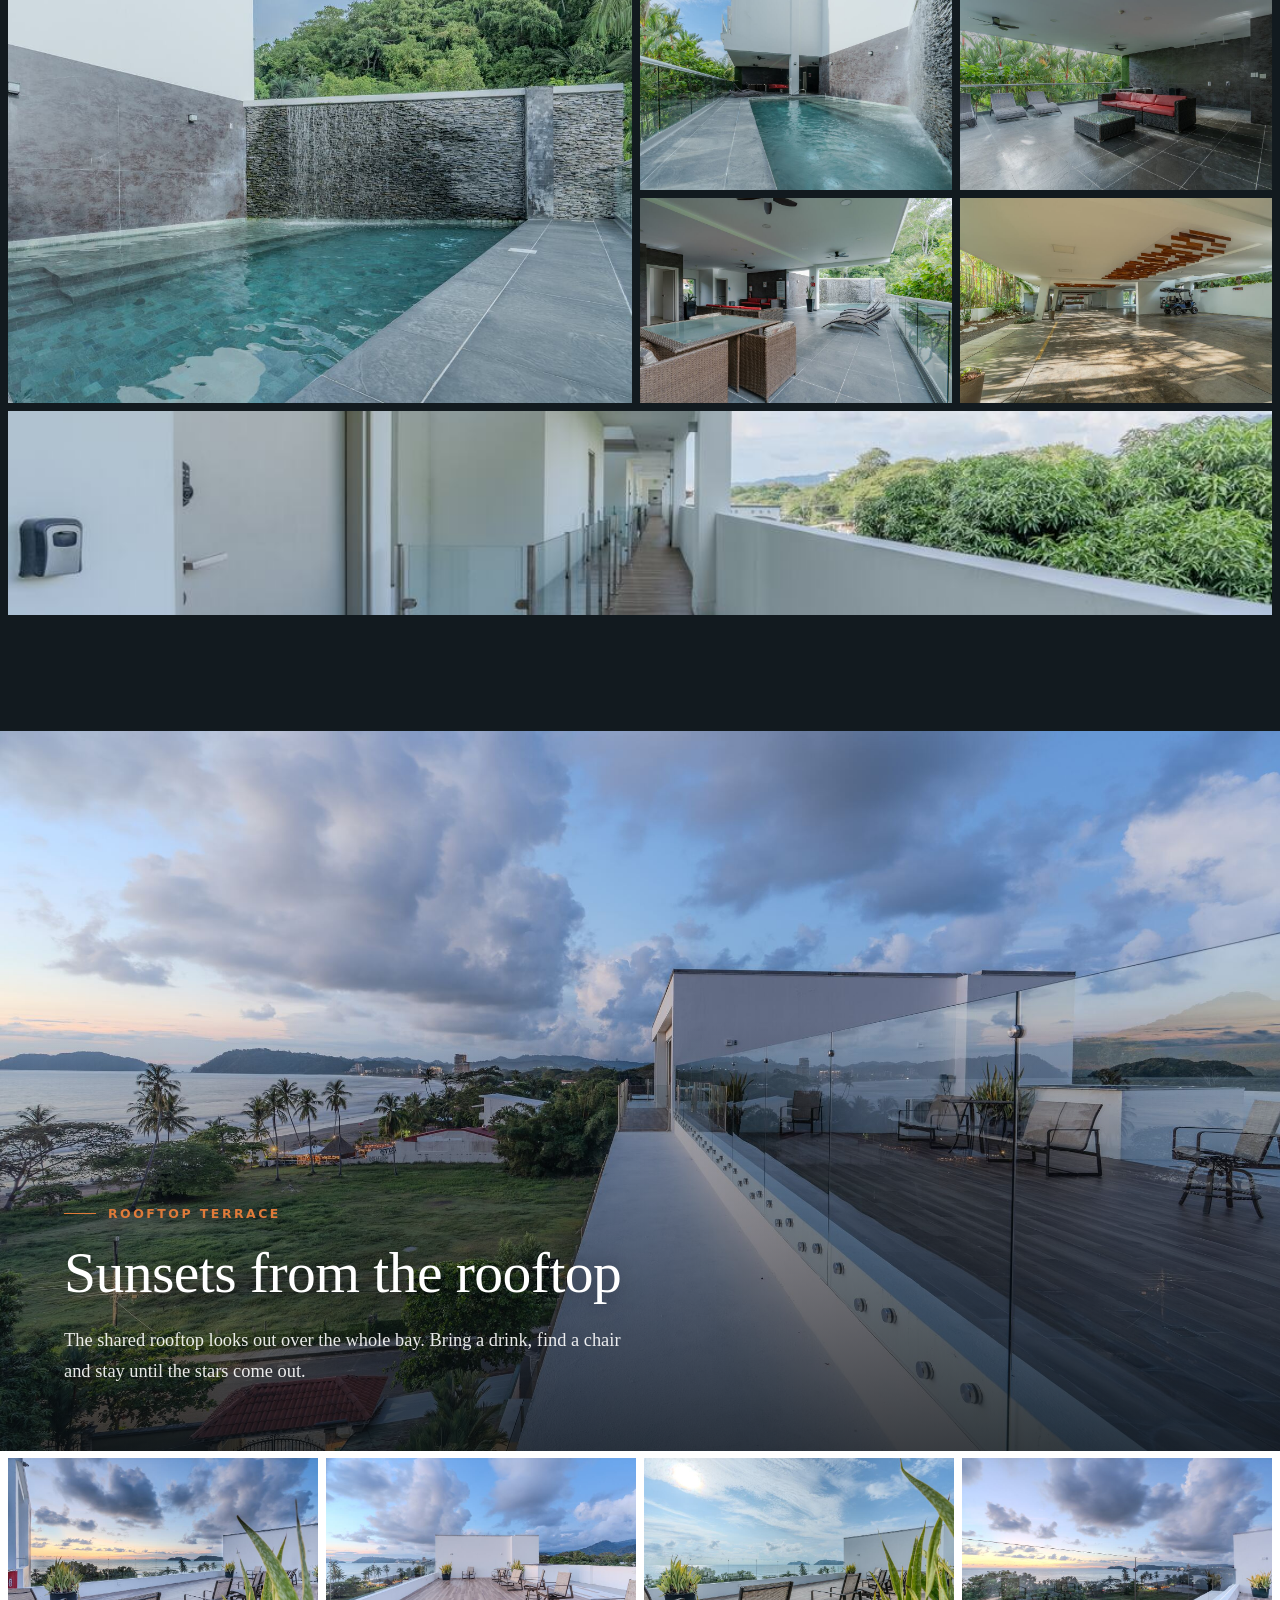
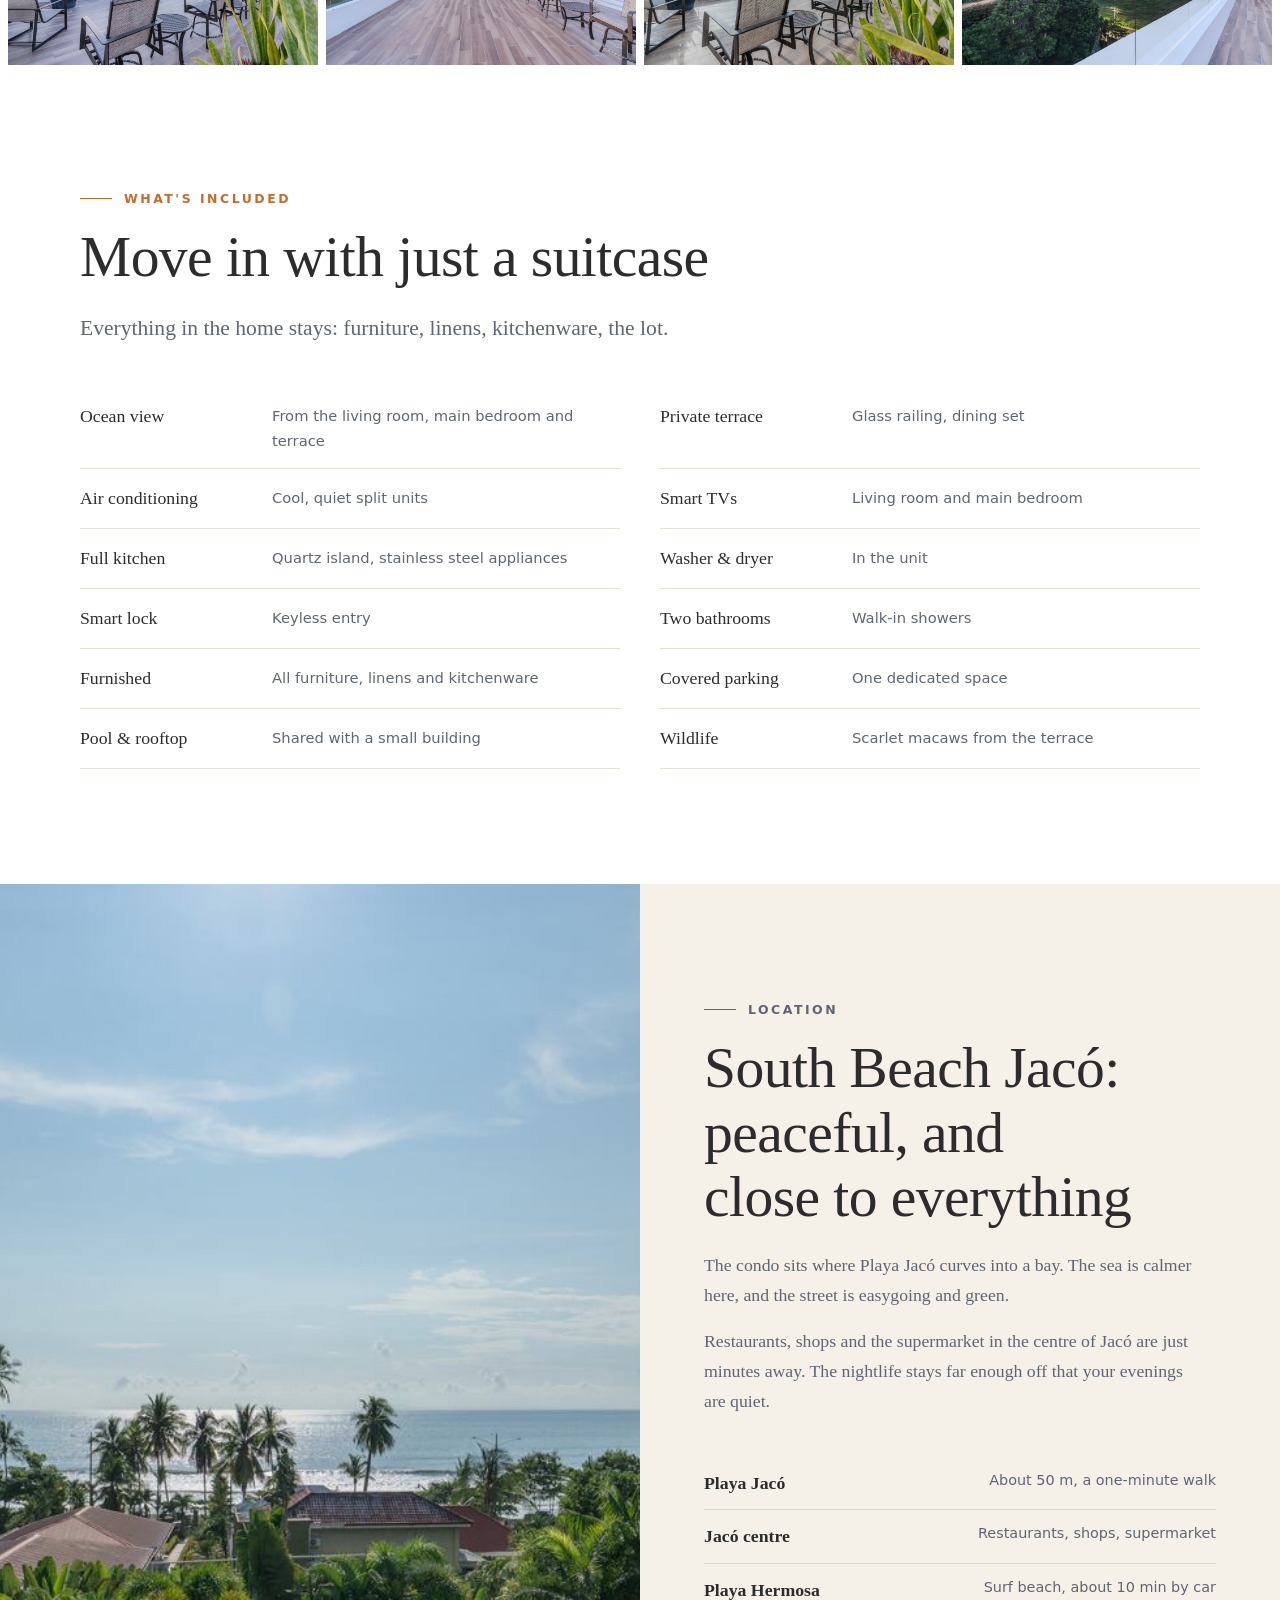
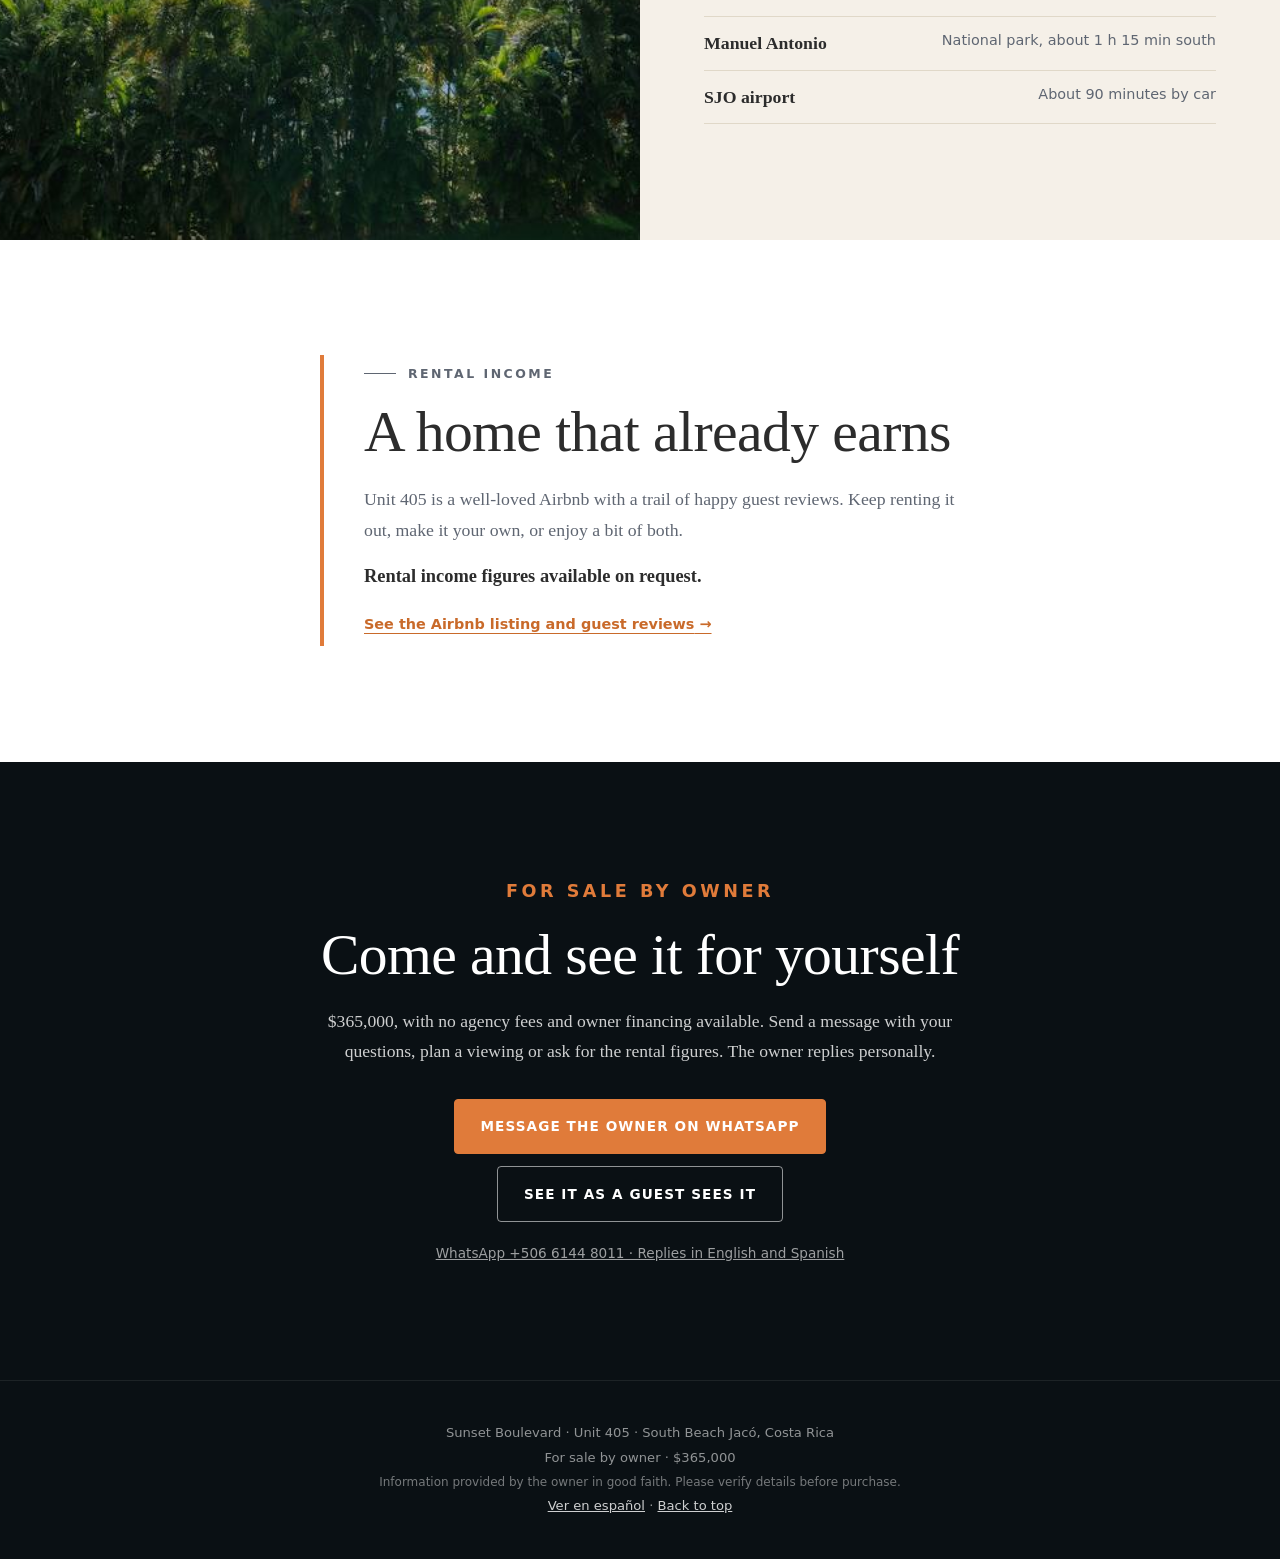
==== commit 57ae9ce4: "Hero: private balcony at sunset; old hero becomes the terrace band Co-Authored-By: Claude Opus 5.5 <" ====
--- a/index.html
+++ b/index.html
@@ -15,15 +15,15 @@
 <meta property="og:url" content="https://sunset-blvd-405.pages.dev/">
 <meta property="og:title" content="Sunset Boulevard 405 — Ocean View Condo for Sale in Jacó">
 <meta property="og:description" content="Wake up to the Pacific in a calm 2-bedroom condo, 50 m from Playa Jacó. Fully furnished. $365,000, no agency fees, owner financing available.">
-<meta property="og:image" content="https://sunset-blvd-405.pages.dev/img/full/jaco-condo-ocean-sunset-palm-trees-view.jpg">
+<meta property="og:image" content="https://sunset-blvd-405.pages.dev/img/full/jaco-condo-private-balcony-ocean-sunset.jpg">
 <meta property="og:image:width" content="2400">
 <meta property="og:image:height" content="1600">
 <meta property="og:image:alt" content="Pacific Ocean at sunset seen past palm trees from the condo">
 <meta name="twitter:card" content="summary_large_image">
 <meta name="theme-color" content="#121a1f">
 <link rel="icon" href="favicon.svg" type="image/svg+xml">
-<link rel="preload" as="image" href="img/md/jaco-condo-ocean-sunset-palm-trees-view.jpg" imagesrcset="img/md/jaco-condo-ocean-sunset-palm-trees-view.jpg 1100w, img/full/jaco-condo-ocean-sunset-palm-trees-view.jpg 2400w" imagesizes="100vw">
-<script type="application/ld+json">{"@context":"https://schema.org","@type":"RealEstateListing","name":"Sunset Boulevard 405 — Ocean View Condo for Sale in Jacó, Costa Rica","description":"Fully furnished 2-bedroom, 2-bathroom condo on the 4th floor, facing the ocean, about 50 m from Playa Jacó in South Beach Jacó. Small, quiet condominium with pool, rooftop terrace and covered parking. Sold by owner, no agency fees, owner financing available.","url":"https://sunset-blvd-405.pages.dev/","inLanguage":"en","image":["https://sunset-blvd-405.pages.dev/img/full/jaco-condo-ocean-sunset-palm-trees-view.jpg","https://sunset-blvd-405.pages.dev/img/full/jaco-condo-rooftop-terrace-ocean-sunset.jpg","https://sunset-blvd-405.pages.dev/img/full/jaco-condo-pool-stone-waterfall-wall.jpg"],"offers":{"@type":"Offer","price":365000,"priceCurrency":"USD","availability":"https://schema.org/InStock"},"about":{"@type":"Apartment","name":"Sunset Boulevard, Unit 405","numberOfRooms":2,"numberOfBedrooms":2,"numberOfBathroomsTotal":2,"occupancy":{"@type":"QuantitativeValue","maxValue":4},"floorLevel":"4","floorSize":{"@type":"QuantitativeValue","value":74,"unitCode":"MTK"},"amenityFeature":[{"@type":"LocationFeatureSpecification","name":"Ocean view","value":true},{"@type":"LocationFeatureSpecification","name":"Swimming pool","value":true},{"@type":"LocationFeatureSpecification","name":"Rooftop terrace","value":true},{"@type":"LocationFeatureSpecification","name":"Covered parking","value":true},{"@type":"LocationFeatureSpecification","name":"Elevator","value":true},{"@type":"LocationFeatureSpecification","name":"Air conditioning","value":true},{"@type":"LocationFeatureSpecification","name":"Washer and dryer","value":true},{"@type":"LocationFeatureSpecification","name":"Furnished","value":true}],"address":{"@type":"PostalAddress","addressLocality":"Jacó","addressRegion":"Puntarenas","addressCountry":"CR"}}}</script>
+<link rel="preload" as="image" href="img/md/jaco-condo-private-balcony-ocean-sunset.jpg" imagesrcset="img/md/jaco-condo-private-balcony-ocean-sunset.jpg 1100w, img/full/jaco-condo-private-balcony-ocean-sunset.jpg 2400w" imagesizes="100vw">
+<script type="application/ld+json">{"@context":"https://schema.org","@type":"RealEstateListing","name":"Sunset Boulevard 405 — Ocean View Condo for Sale in Jacó, Costa Rica","description":"Fully furnished 2-bedroom, 2-bathroom condo on the 4th floor, facing the ocean, about 50 m from Playa Jacó in South Beach Jacó. Small, quiet condominium with pool, rooftop terrace and covered parking. Sold by owner, no agency fees, owner financing available.","url":"https://sunset-blvd-405.pages.dev/","inLanguage":"en","image":["https://sunset-blvd-405.pages.dev/img/full/jaco-condo-private-balcony-ocean-sunset.jpg","https://sunset-blvd-405.pages.dev/img/full/jaco-condo-rooftop-terrace-ocean-sunset.jpg","https://sunset-blvd-405.pages.dev/img/full/jaco-condo-pool-stone-waterfall-wall.jpg"],"offers":{"@type":"Offer","price":365000,"priceCurrency":"USD","availability":"https://schema.org/InStock"},"about":{"@type":"Apartment","name":"Sunset Boulevard, Unit 405","numberOfRooms":2,"numberOfBedrooms":2,"numberOfBathroomsTotal":2,"occupancy":{"@type":"QuantitativeValue","maxValue":4},"floorLevel":"4","floorSize":{"@type":"QuantitativeValue","value":74,"unitCode":"MTK"},"amenityFeature":[{"@type":"LocationFeatureSpecification","name":"Ocean view","value":true},{"@type":"LocationFeatureSpecification","name":"Swimming pool","value":true},{"@type":"LocationFeatureSpecification","name":"Rooftop terrace","value":true},{"@type":"LocationFeatureSpecification","name":"Covered parking","value":true},{"@type":"LocationFeatureSpecification","name":"Elevator","value":true},{"@type":"LocationFeatureSpecification","name":"Air conditioning","value":true},{"@type":"LocationFeatureSpecification","name":"Washer and dryer","value":true},{"@type":"LocationFeatureSpecification","name":"Furnished","value":true}],"address":{"@type":"PostalAddress","addressLocality":"Jacó","addressRegion":"Puntarenas","addressCountry":"CR"}}}</script>
 <script async src="https://www.googletagmanager.com/gtag/js?id=G-701SCTSRCR"></script>
 <script>window.dataLayer=window.dataLayer||[];function gtag(){dataLayer.push(arguments);}gtag('js',new Date());gtag('config','G-701SCTSRCR');</script>
 <link rel="stylesheet" href="site.css">
@@ -52,7 +52,7 @@
 
 <main id="main">
 <section class="hero" id="top">
-  <button type="button" class="ph hero-img" data-i="0" aria-label="Open photo: Pacific Ocean at sunset seen past palm trees from the condo"><img src="img/md/jaco-condo-ocean-sunset-palm-trees-view.jpg" srcset="img/md/jaco-condo-ocean-sunset-palm-trees-view.jpg 1100w, img/full/jaco-condo-ocean-sunset-palm-trees-view.jpg 2400w" sizes="100vw" width="2400" height="1600" alt="Pacific Ocean at sunset seen past palm trees from the condo" fetchpriority="high" decoding="async"></button>
+  <button type="button" class="ph hero-img" data-i="0" aria-label="Open photo: Private balcony with glass railing, looking over trees to a sunset sky"><img src="img/md/jaco-condo-private-balcony-ocean-sunset.jpg" srcset="img/md/jaco-condo-private-balcony-ocean-sunset.jpg 1100w, img/full/jaco-condo-private-balcony-ocean-sunset.jpg 2400w" sizes="100vw" width="2400" height="1600" alt="Private balcony with glass railing, looking over trees to a sunset sky" fetchpriority="high" decoding="async"></button>
   <div class="hero-content">
     <p class="hero-tag">South Beach Jacó · Costa Rica · Unit 405</p>
     <h1>Ocean view condo for sale in Jacó</h1>
@@ -146,7 +146,7 @@
 </section>
 
 <section class="full-band">
-  <button type="button" class="ph band-img" data-i="16" aria-label="Open photo: Private balcony with glass railing, looking over trees to a sunset sky"><img src="img/md/jaco-condo-private-balcony-ocean-sunset.jpg" srcset="img/md/jaco-condo-private-balcony-ocean-sunset.jpg 1100w, img/full/jaco-condo-private-balcony-ocean-sunset.jpg 2400w" sizes="100vw" width="2400" height="1600" alt="Private balcony with glass railing, looking over trees to a sunset sky" loading="lazy" decoding="async"></button>
+  <button type="button" class="ph band-img" data-i="16" aria-label="Open photo: Pacific Ocean at sunset seen past palm trees from the condo"><img src="img/md/jaco-condo-ocean-sunset-palm-trees-view.jpg" srcset="img/md/jaco-condo-ocean-sunset-palm-trees-view.jpg 1100w, img/full/jaco-condo-ocean-sunset-palm-trees-view.jpg 2400w" sizes="100vw" width="2400" height="1600" alt="Pacific Ocean at sunset seen past palm trees from the condo" loading="lazy" decoding="async"></button>
   <div class="band-text">
     <p class="tag on-dark">Private terrace</p>
     <h2>Your front-row seat on the Pacific</h2>
@@ -262,7 +262,7 @@
   <button type="button" class="lb-btn lb-next" aria-label="Next photo">›</button>
 </dialog>
 
-<script>window.LB=[{"s":"img/full/jaco-condo-ocean-sunset-palm-trees-view.jpg","m":"img/md/jaco-condo-ocean-sunset-palm-trees-view.jpg","a":"Pacific Ocean at sunset seen past palm trees from the condo"},{"s":"img/full/jaco-ocean-view-condo-living-room-sunset.jpg","m":"img/md/jaco-ocean-view-condo-living-room-sunset.jpg","a":"Living room of an ocean view condo in Jacó, open to a balcony at sunset"},{"s":"img/full/jaco-condo-living-room-ocean-view-day.jpg","m":"img/md/jaco-condo-living-room-ocean-view-day.jpg","a":"Bright living room with sofa, TV and a sliding door to the sea view"},{"s":"img/full/jaco-condo-living-room-sofa-sunset.jpg","m":"img/md/jaco-condo-living-room-sofa-sunset.jpg","a":"Living room sofa facing the balcony and an evening sky"},{"s":"img/full/jaco-condo-dining-island-sunset-view.jpg","m":"img/md/jaco-condo-dining-island-sunset-view.jpg","a":"Kitchen island and living room with a pink sunset over the sea"},{"s":"img/full/jaco-condo-kitchen-island-ocean-view.jpg","m":"img/md/jaco-condo-kitchen-island-ocean-view.jpg","a":"White quartz kitchen island with blue stools and the ocean through the window"},{"s":"img/full/jaco-condo-quartz-island-kitchen.jpg","m":"img/md/jaco-condo-quartz-island-kitchen.jpg","a":"Open kitchen with quartz island, stainless steel stove and microwave"},{"s":"img/full/jaco-condo-kitchen-tile-backsplash.jpg","m":"img/md/jaco-condo-kitchen-tile-backsplash.jpg","a":"Patterned tile backsplash above a white kitchen counter"},{"s":"img/full/jaco-condo-kitchen-washer-dryer.jpg","m":"img/md/jaco-condo-kitchen-washer-dryer.jpg","a":"Stacked washer and dryer beside the kitchen"},{"s":"img/full/jaco-condo-living-room-sofa-artwork.jpg","m":"img/md/jaco-condo-living-room-sofa-artwork.jpg","a":"Living room sofa with colourful artwork and the kitchen behind"},{"s":"img/full/jaco-condo-master-bedroom-king-bed-ocean-view.jpg","m":"img/md/jaco-condo-master-bedroom-king-bed-ocean-view.jpg","a":"King bed in the main bedroom with an ocean view through glass doors"},{"s":"img/full/jaco-condo-second-bedroom-twin-beds.jpg","m":"img/md/jaco-condo-second-bedroom-twin-beds.jpg","a":"Second bedroom with two twin beds, a desk and a window to the trees"},{"s":"img/full/jaco-condo-bathroom-walk-in-shower.jpg","m":"img/md/jaco-condo-bathroom-walk-in-shower.jpg","a":"Bathroom with a glass walk-in rain shower"},{"s":"img/full/jaco-condo-master-bedroom-teal-wall.jpg","m":"img/md/jaco-condo-master-bedroom-teal-wall.jpg","a":"Main bedroom with a teal accent wall and wave prints"},{"s":"img/full/jaco-condo-master-bedroom-evening-view.jpg","m":"img/md/jaco-condo-master-bedroom-evening-view.jpg","a":"Main bedroom at dusk with a view out to the terrace"},{"s":"img/full/jaco-condo-second-bathroom.jpg","m":"img/md/jaco-condo-second-bathroom.jpg","a":"Second bathroom with a walk-in shower and framed mirror"},{"s":"img/full/jaco-condo-private-balcony-ocean-sunset.jpg","m":"img/md/jaco-condo-private-balcony-ocean-sunset.jpg","a":"Private balcony with glass railing, looking over trees to a sunset sky"},{"s":"img/full/jaco-condo-balcony-dining-ocean-view.jpg","m":"img/md/jaco-condo-balcony-dining-ocean-view.jpg","a":"Balcony dining table with a view over green hills to the sea"},{"s":"img/full/jaco-condo-balcony-glass-railing-jungle.jpg","m":"img/md/jaco-condo-balcony-glass-railing-jungle.jpg","a":"Balcony with glass railing and potted palm beside the tropical trees"},{"s":"img/full/jaco-condo-balcony-table-living-room.jpg","m":"img/md/jaco-condo-balcony-table-living-room.jpg","a":"Balcony table outside the living room, with trees and sea beyond"},{"s":"img/full/jaco-condo-balcony-living-room-dusk.jpg","m":"img/md/jaco-condo-balcony-living-room-dusk.jpg","a":"Balcony and living room at dusk, lights on inside"},{"s":"img/full/jaco-condo-pool-stone-waterfall-wall.jpg","m":"img/md/jaco-condo-pool-stone-waterfall-wall.jpg","a":"Building pool with a stone waterfall wall and jungle above"},{"s":"img/full/jaco-condo-swimming-pool-jungle.jpg","m":"img/md/jaco-condo-swimming-pool-jungle.jpg","a":"Long swimming pool beside the stone wall, seen from the deck"},{"s":"img/full/jaco-condo-covered-pool-lounge.jpg","m":"img/md/jaco-condo-covered-pool-lounge.jpg","a":"Covered lounge by the pool with sofas and sun loungers"},{"s":"img/full/jaco-condo-covered-lounge-garden-view.jpg","m":"img/md/jaco-condo-covered-lounge-garden-view.jpg","a":"Covered lounge with a dining table, open to the garden"},{"s":"img/full/jaco-condo-covered-parking.jpg","m":"img/md/jaco-condo-covered-parking.jpg","a":"Covered parking area on the ground floor of the building"},{"s":"img/full/jaco-condo-building-walkway-ocean-air.jpg","m":"img/md/jaco-condo-building-walkway-ocean-air.jpg","a":"Open-air walkway to the unit doors, with trees alongside"},{"s":"img/full/jaco-condo-rooftop-terrace-ocean-sunset.jpg","m":"img/md/jaco-condo-rooftop-terrace-ocean-sunset.jpg","a":"Rooftop terrace with glass railing above South Beach Jacó at sunset"},{"s":"img/full/jaco-condo-rooftop-lounge-chairs-sunset.jpg","m":"img/md/jaco-condo-rooftop-lounge-chairs-sunset.jpg","a":"Lounge chairs on the rooftop facing the bay at sunset"},{"s":"img/full/jaco-condo-rooftop-deck-bay-view.jpg","m":"img/md/jaco-condo-rooftop-deck-bay-view.jpg","a":"Wide rooftop deck with chairs and a view over the bay"},{"s":"img/full/jaco-condo-rooftop-chairs-ocean-view-day.jpg","m":"img/md/jaco-condo-rooftop-chairs-ocean-view-day.jpg","a":"Rooftop chairs and plants with the ocean in daylight"},{"s":"img/full/jaco-condo-rooftop-view-jungle-sunset.jpg","m":"img/md/jaco-condo-rooftop-view-jungle-sunset.jpg","a":"View from the rooftop over green treetops to the sea at dusk"},{"s":"img/full/jaco-condo-view-jungle-to-ocean.jpg","m":"img/md/jaco-condo-view-jungle-to-ocean.jpg","a":"View over the treetops of South Beach Jacó to the ocean"}];window.LB_COUNTER="Photo {n} of {total}";</script>
+<script>window.LB=[{"s":"img/full/jaco-condo-private-balcony-ocean-sunset.jpg","m":"img/md/jaco-condo-private-balcony-ocean-sunset.jpg","a":"Private balcony with glass railing, looking over trees to a sunset sky"},{"s":"img/full/jaco-ocean-view-condo-living-room-sunset.jpg","m":"img/md/jaco-ocean-view-condo-living-room-sunset.jpg","a":"Living room of an ocean view condo in Jacó, open to a balcony at sunset"},{"s":"img/full/jaco-condo-living-room-ocean-view-day.jpg","m":"img/md/jaco-condo-living-room-ocean-view-day.jpg","a":"Bright living room with sofa, TV and a sliding door to the sea view"},{"s":"img/full/jaco-condo-living-room-sofa-sunset.jpg","m":"img/md/jaco-condo-living-room-sofa-sunset.jpg","a":"Living room sofa facing the balcony and an evening sky"},{"s":"img/full/jaco-condo-dining-island-sunset-view.jpg","m":"img/md/jaco-condo-dining-island-sunset-view.jpg","a":"Kitchen island and living room with a pink sunset over the sea"},{"s":"img/full/jaco-condo-kitchen-island-ocean-view.jpg","m":"img/md/jaco-condo-kitchen-island-ocean-view.jpg","a":"White quartz kitchen island with blue stools and the ocean through the window"},{"s":"img/full/jaco-condo-quartz-island-kitchen.jpg","m":"img/md/jaco-condo-quartz-island-kitchen.jpg","a":"Open kitchen with quartz island, stainless steel stove and microwave"},{"s":"img/full/jaco-condo-kitchen-tile-backsplash.jpg","m":"img/md/jaco-condo-kitchen-tile-backsplash.jpg","a":"Patterned tile backsplash above a white kitchen counter"},{"s":"img/full/jaco-condo-kitchen-washer-dryer.jpg","m":"img/md/jaco-condo-kitchen-washer-dryer.jpg","a":"Stacked washer and dryer beside the kitchen"},{"s":"img/full/jaco-condo-living-room-sofa-artwork.jpg","m":"img/md/jaco-condo-living-room-sofa-artwork.jpg","a":"Living room sofa with colourful artwork and the kitchen behind"},{"s":"img/full/jaco-condo-master-bedroom-king-bed-ocean-view.jpg","m":"img/md/jaco-condo-master-bedroom-king-bed-ocean-view.jpg","a":"King bed in the main bedroom with an ocean view through glass doors"},{"s":"img/full/jaco-condo-second-bedroom-twin-beds.jpg","m":"img/md/jaco-condo-second-bedroom-twin-beds.jpg","a":"Second bedroom with two twin beds, a desk and a window to the trees"},{"s":"img/full/jaco-condo-bathroom-walk-in-shower.jpg","m":"img/md/jaco-condo-bathroom-walk-in-shower.jpg","a":"Bathroom with a glass walk-in rain shower"},{"s":"img/full/jaco-condo-master-bedroom-teal-wall.jpg","m":"img/md/jaco-condo-master-bedroom-teal-wall.jpg","a":"Main bedroom with a teal accent wall and wave prints"},{"s":"img/full/jaco-condo-master-bedroom-evening-view.jpg","m":"img/md/jaco-condo-master-bedroom-evening-view.jpg","a":"Main bedroom at dusk with a view out to the terrace"},{"s":"img/full/jaco-condo-second-bathroom.jpg","m":"img/md/jaco-condo-second-bathroom.jpg","a":"Second bathroom with a walk-in shower and framed mirror"},{"s":"img/full/jaco-condo-ocean-sunset-palm-trees-view.jpg","m":"img/md/jaco-condo-ocean-sunset-palm-trees-view.jpg","a":"Pacific Ocean at sunset seen past palm trees from the condo"},{"s":"img/full/jaco-condo-balcony-dining-ocean-view.jpg","m":"img/md/jaco-condo-balcony-dining-ocean-view.jpg","a":"Balcony dining table with a view over green hills to the sea"},{"s":"img/full/jaco-condo-balcony-glass-railing-jungle.jpg","m":"img/md/jaco-condo-balcony-glass-railing-jungle.jpg","a":"Balcony with glass railing and potted palm beside the tropical trees"},{"s":"img/full/jaco-condo-balcony-table-living-room.jpg","m":"img/md/jaco-condo-balcony-table-living-room.jpg","a":"Balcony table outside the living room, with trees and sea beyond"},{"s":"img/full/jaco-condo-balcony-living-room-dusk.jpg","m":"img/md/jaco-condo-balcony-living-room-dusk.jpg","a":"Balcony and living room at dusk, lights on inside"},{"s":"img/full/jaco-condo-pool-stone-waterfall-wall.jpg","m":"img/md/jaco-condo-pool-stone-waterfall-wall.jpg","a":"Building pool with a stone waterfall wall and jungle above"},{"s":"img/full/jaco-condo-swimming-pool-jungle.jpg","m":"img/md/jaco-condo-swimming-pool-jungle.jpg","a":"Long swimming pool beside the stone wall, seen from the deck"},{"s":"img/full/jaco-condo-covered-pool-lounge.jpg","m":"img/md/jaco-condo-covered-pool-lounge.jpg","a":"Covered lounge by the pool with sofas and sun loungers"},{"s":"img/full/jaco-condo-covered-lounge-garden-view.jpg","m":"img/md/jaco-condo-covered-lounge-garden-view.jpg","a":"Covered lounge with a dining table, open to the garden"},{"s":"img/full/jaco-condo-covered-parking.jpg","m":"img/md/jaco-condo-covered-parking.jpg","a":"Covered parking area on the ground floor of the building"},{"s":"img/full/jaco-condo-building-walkway-ocean-air.jpg","m":"img/md/jaco-condo-building-walkway-ocean-air.jpg","a":"Open-air walkway to the unit doors, with trees alongside"},{"s":"img/full/jaco-condo-rooftop-terrace-ocean-sunset.jpg","m":"img/md/jaco-condo-rooftop-terrace-ocean-sunset.jpg","a":"Rooftop terrace with glass railing above South Beach Jacó at sunset"},{"s":"img/full/jaco-condo-rooftop-lounge-chairs-sunset.jpg","m":"img/md/jaco-condo-rooftop-lounge-chairs-sunset.jpg","a":"Lounge chairs on the rooftop facing the bay at sunset"},{"s":"img/full/jaco-condo-rooftop-deck-bay-view.jpg","m":"img/md/jaco-condo-rooftop-deck-bay-view.jpg","a":"Wide rooftop deck with chairs and a view over the bay"},{"s":"img/full/jaco-condo-rooftop-chairs-ocean-view-day.jpg","m":"img/md/jaco-condo-rooftop-chairs-ocean-view-day.jpg","a":"Rooftop chairs and plants with the ocean in daylight"},{"s":"img/full/jaco-condo-rooftop-view-jungle-sunset.jpg","m":"img/md/jaco-condo-rooftop-view-jungle-sunset.jpg","a":"View from the rooftop over green treetops to the sea at dusk"},{"s":"img/full/jaco-condo-view-jungle-to-ocean.jpg","m":"img/md/jaco-condo-view-jungle-to-ocean.jpg","a":"View over the treetops of South Beach Jacó to the ocean"}];window.LB_COUNTER="Photo {n} of {total}";</script>
 <script src="site.js" defer></script>
 </body>
 </html>
--- a/site.css
+++ b/site.css
@@ -76,6 +76,7 @@
 .hero { position: relative; min-height: 100svh; display: flex; align-items: flex-end; color: var(--white); overflow: hidden; background: var(--dark); }
 .hero-img { position: absolute; inset: 0; height: 100%; cursor: default; }
 .hero-img img { object-position: 30% 60%; animation: heroIn 9s ease-out both; }
+@media (max-width: 47.9375rem) { .hero-img img { object-position: 8% 60%; } }
 .hero-img:hover img { transform: none; }
 @keyframes heroIn { from { transform: scale(1.08); } to { transform: scale(1); } }
 .hero::after { content: ""; position: absolute; inset: auto 0 0 0; height: 70%; background: linear-gradient(to top, rgba(10,16,20,0.82), rgba(10,16,20,0.35) 55%, transparent); pointer-events: none; }
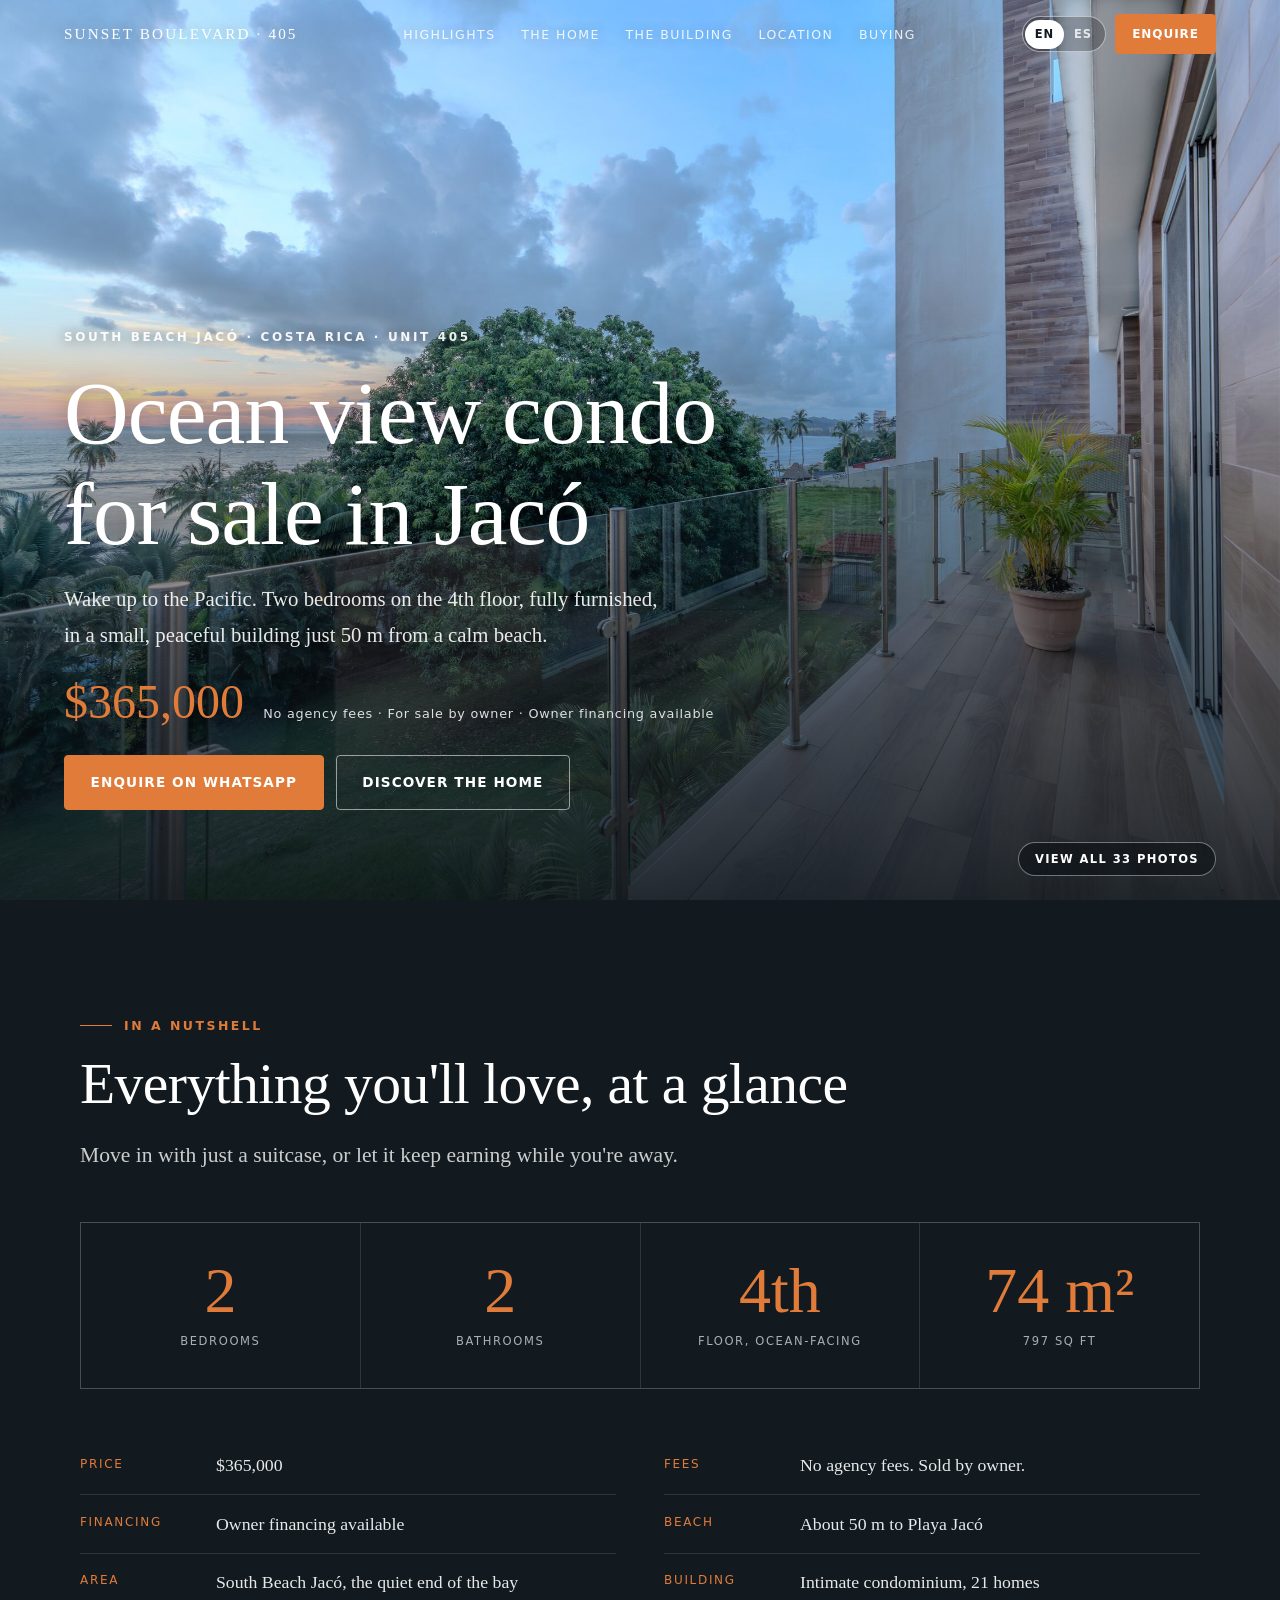
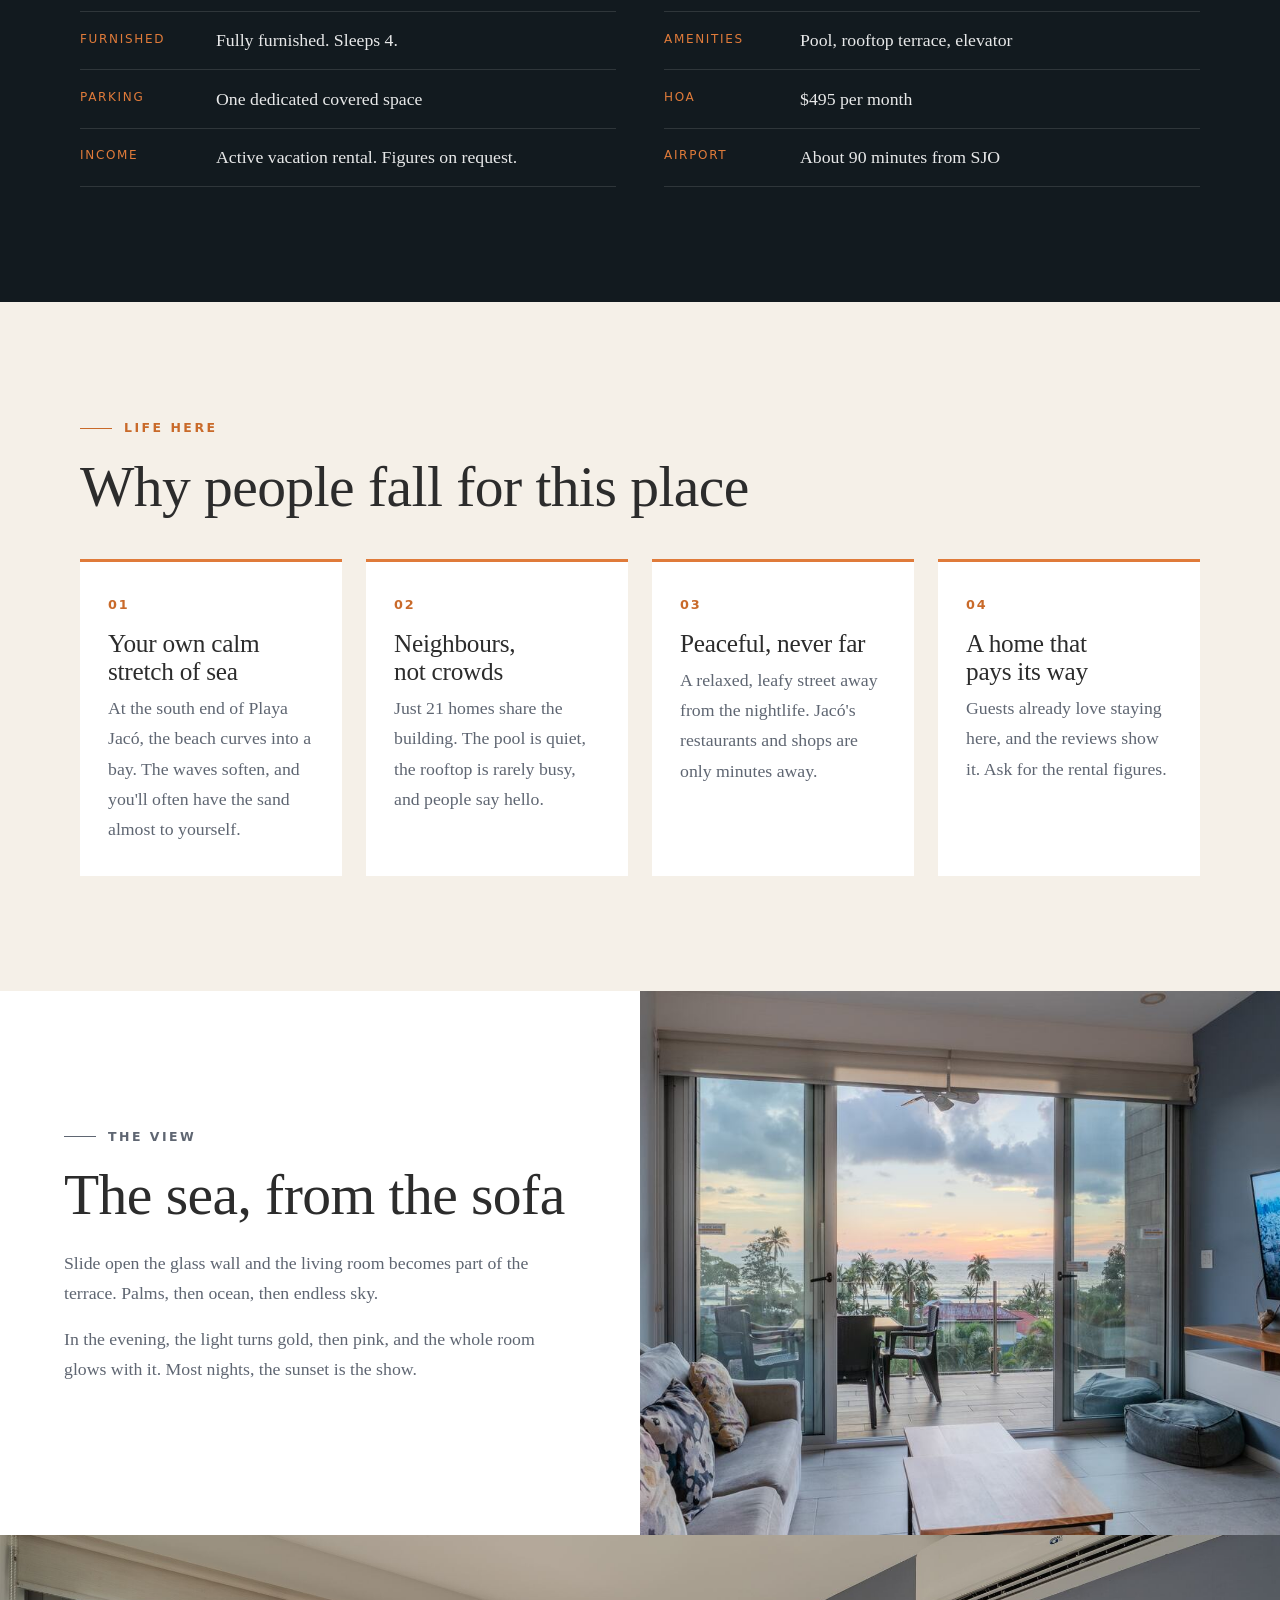
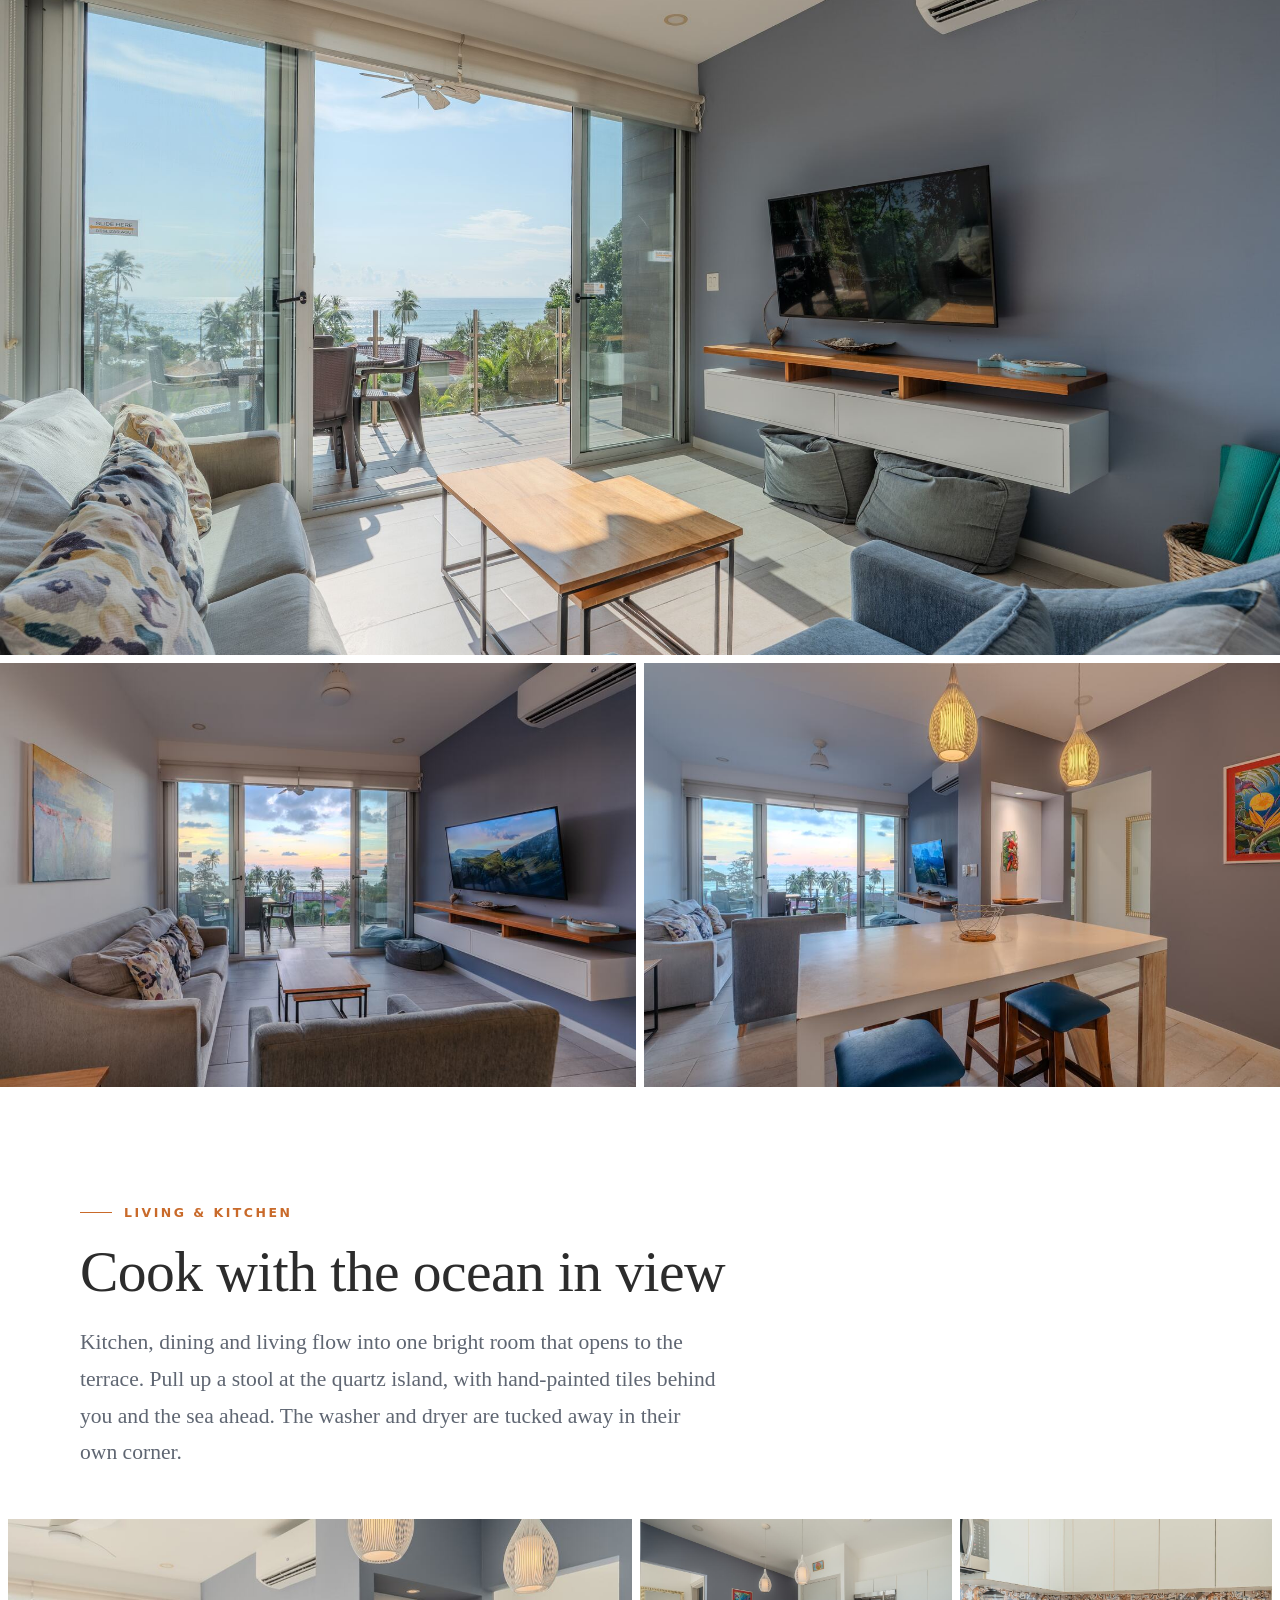
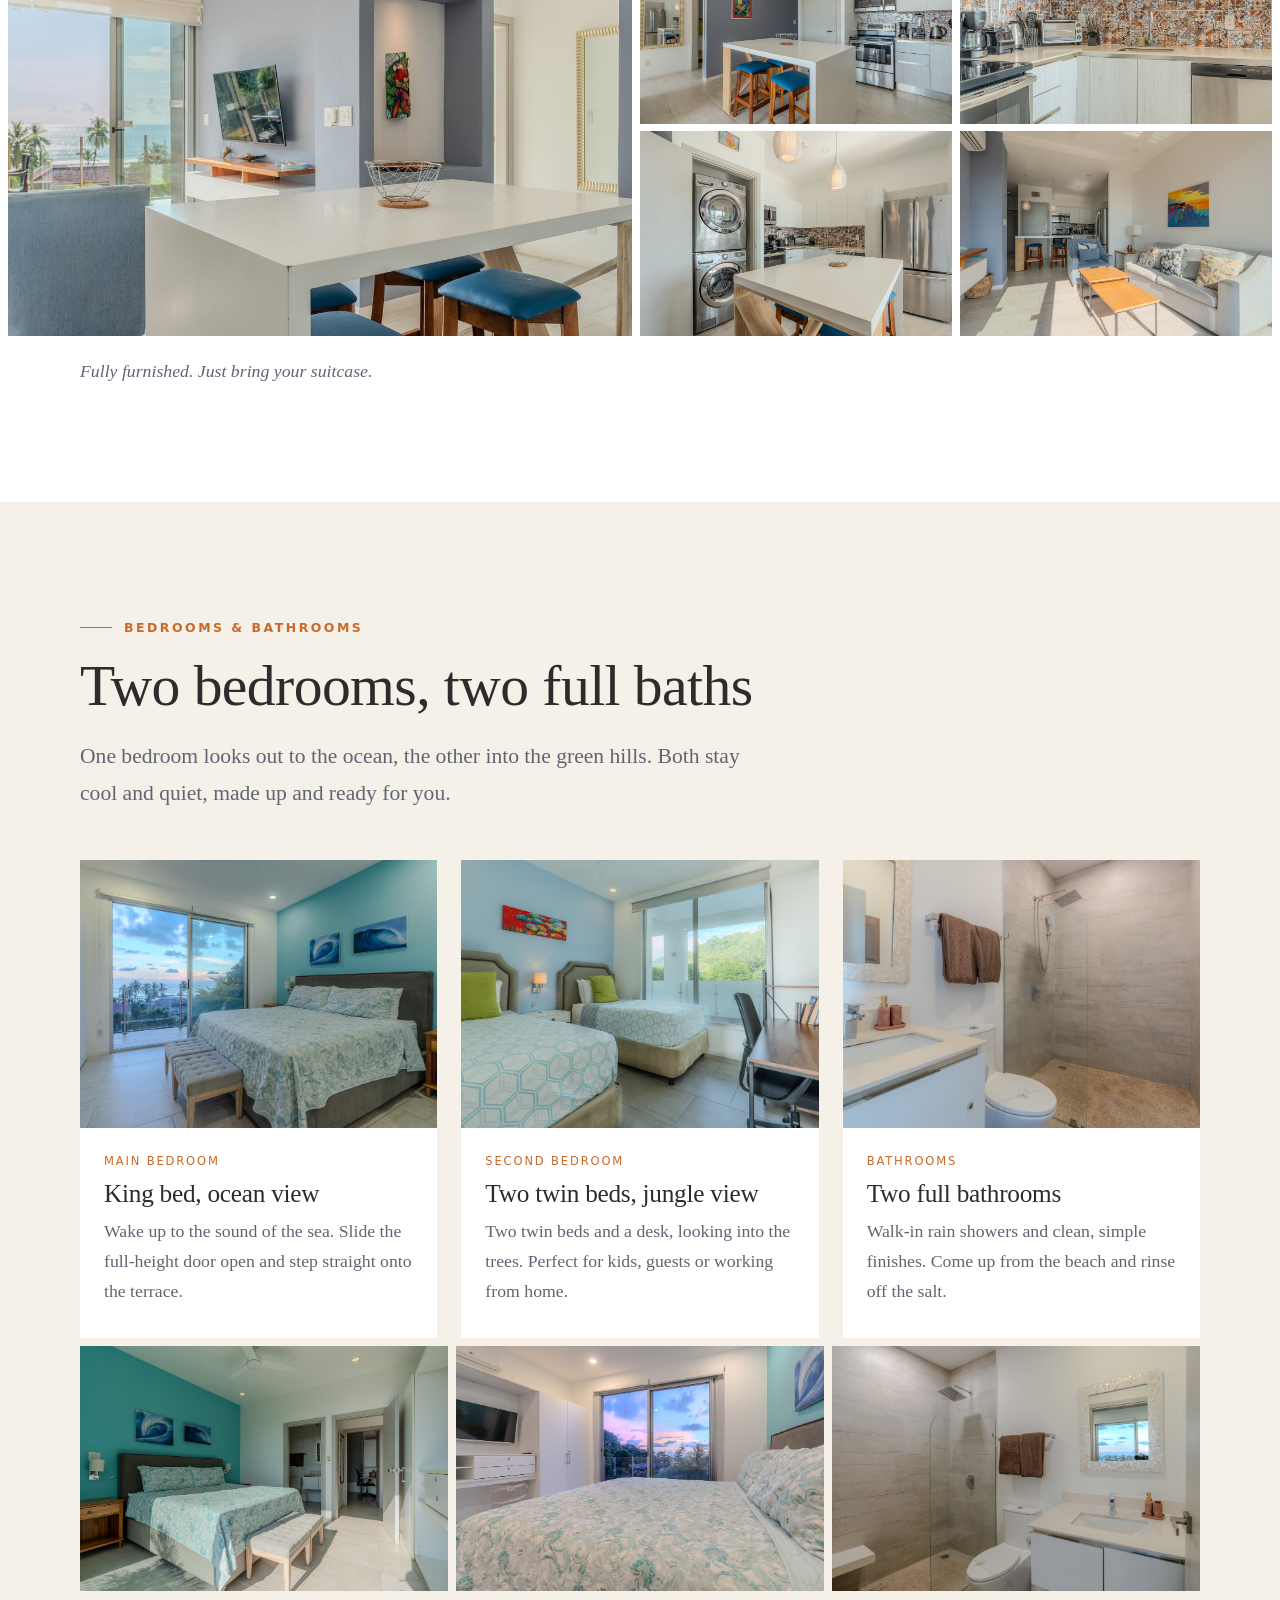
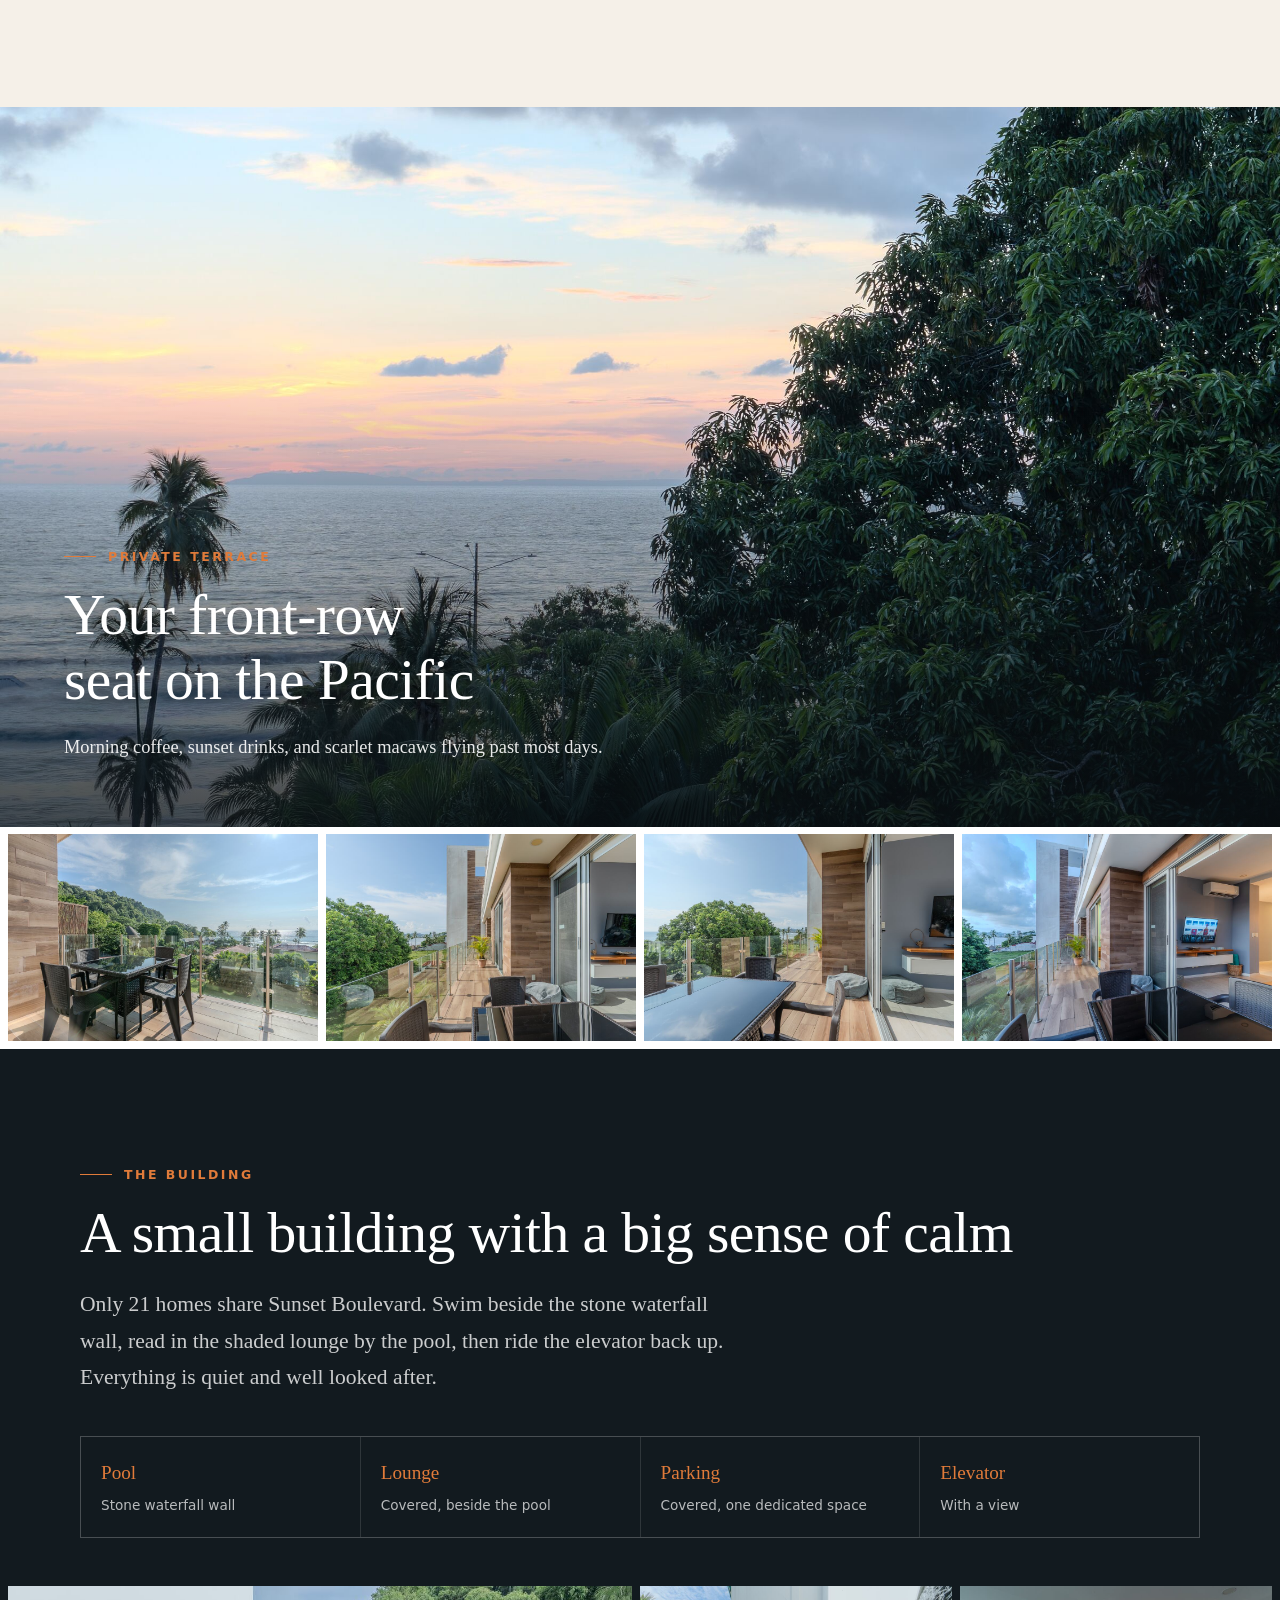
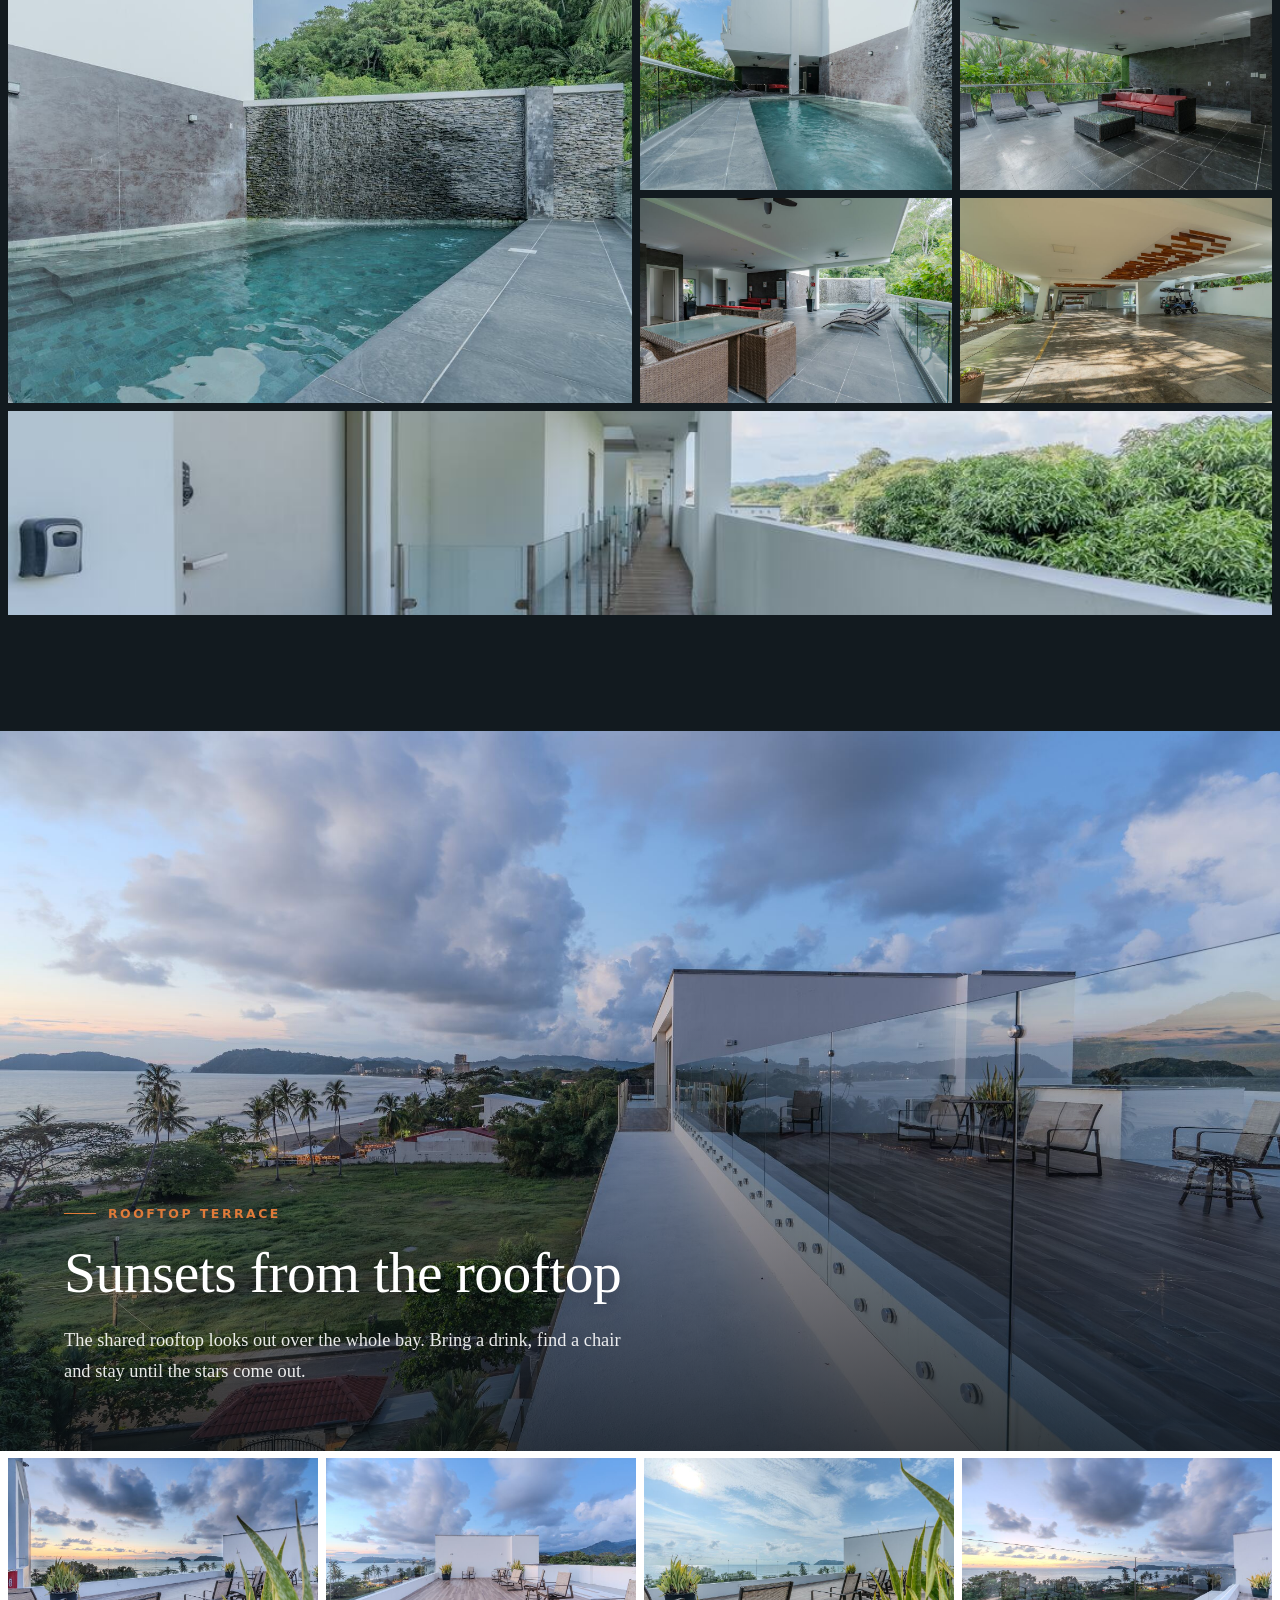
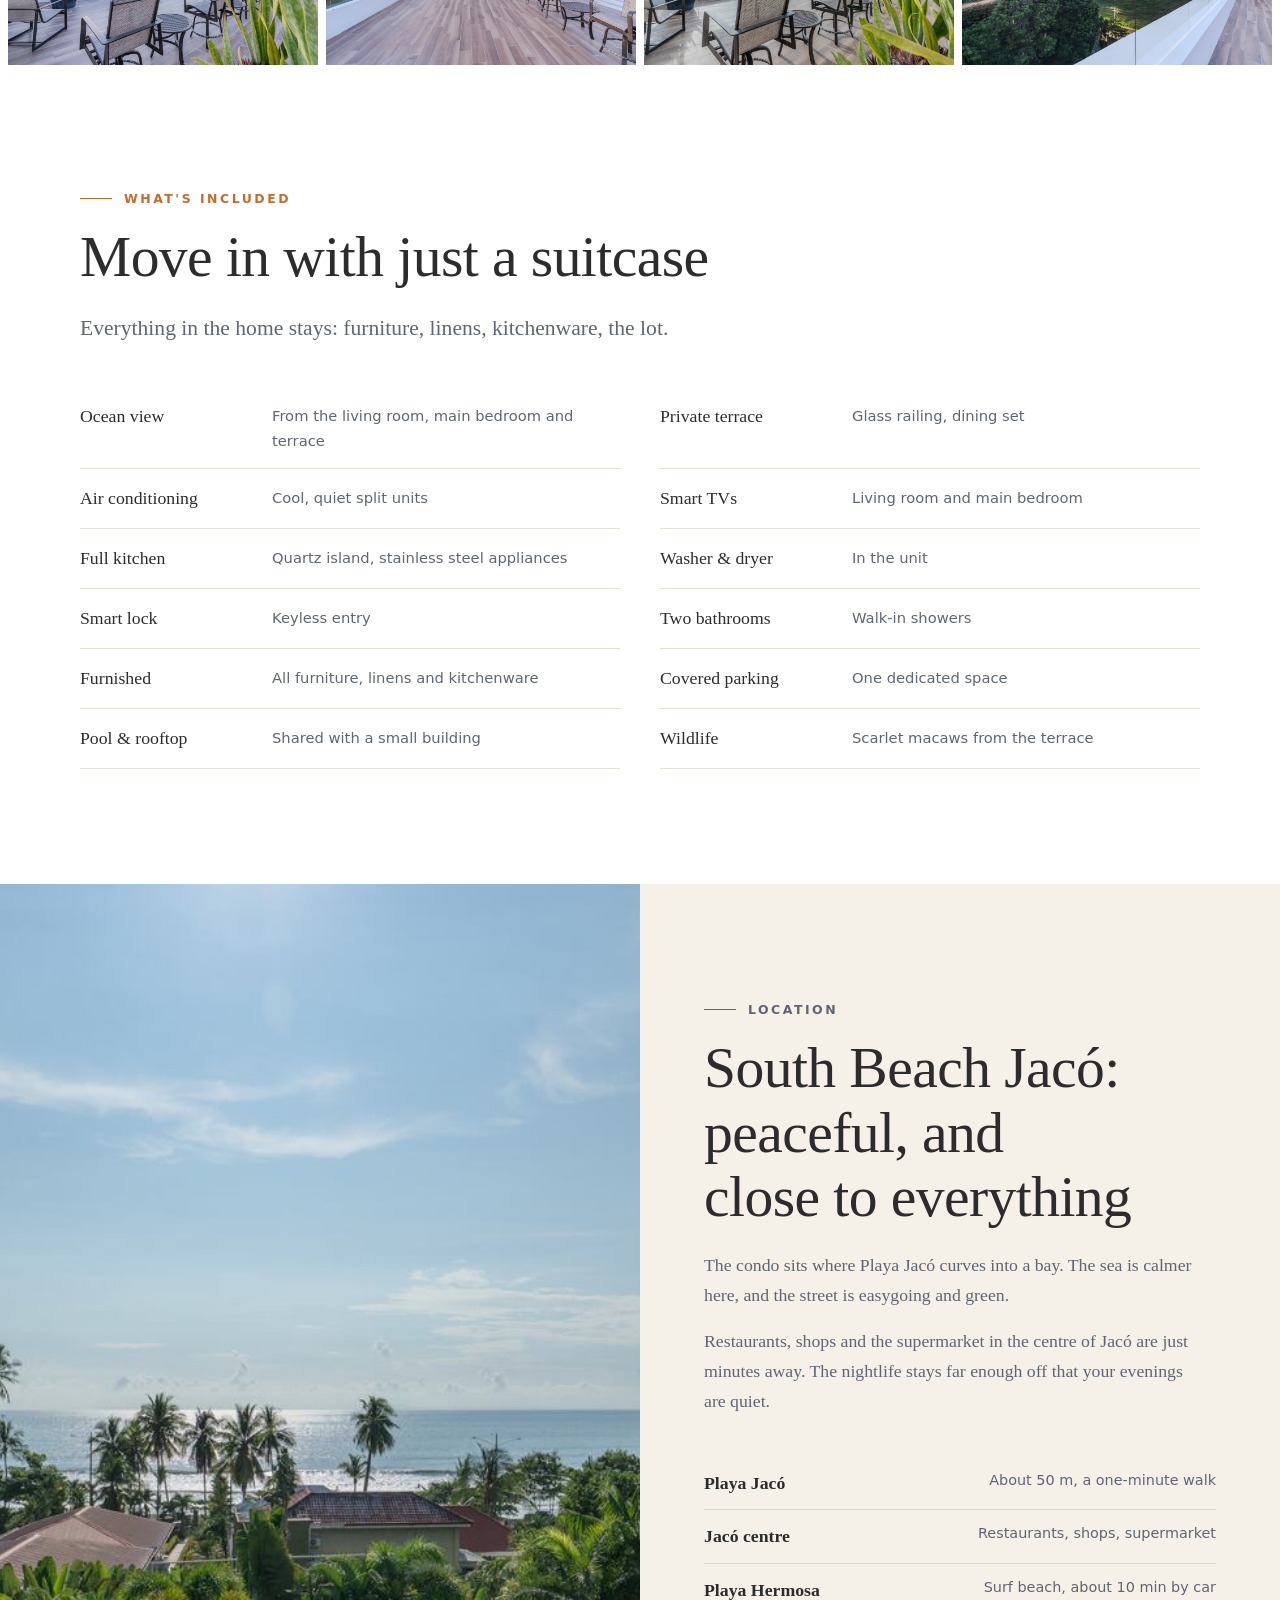
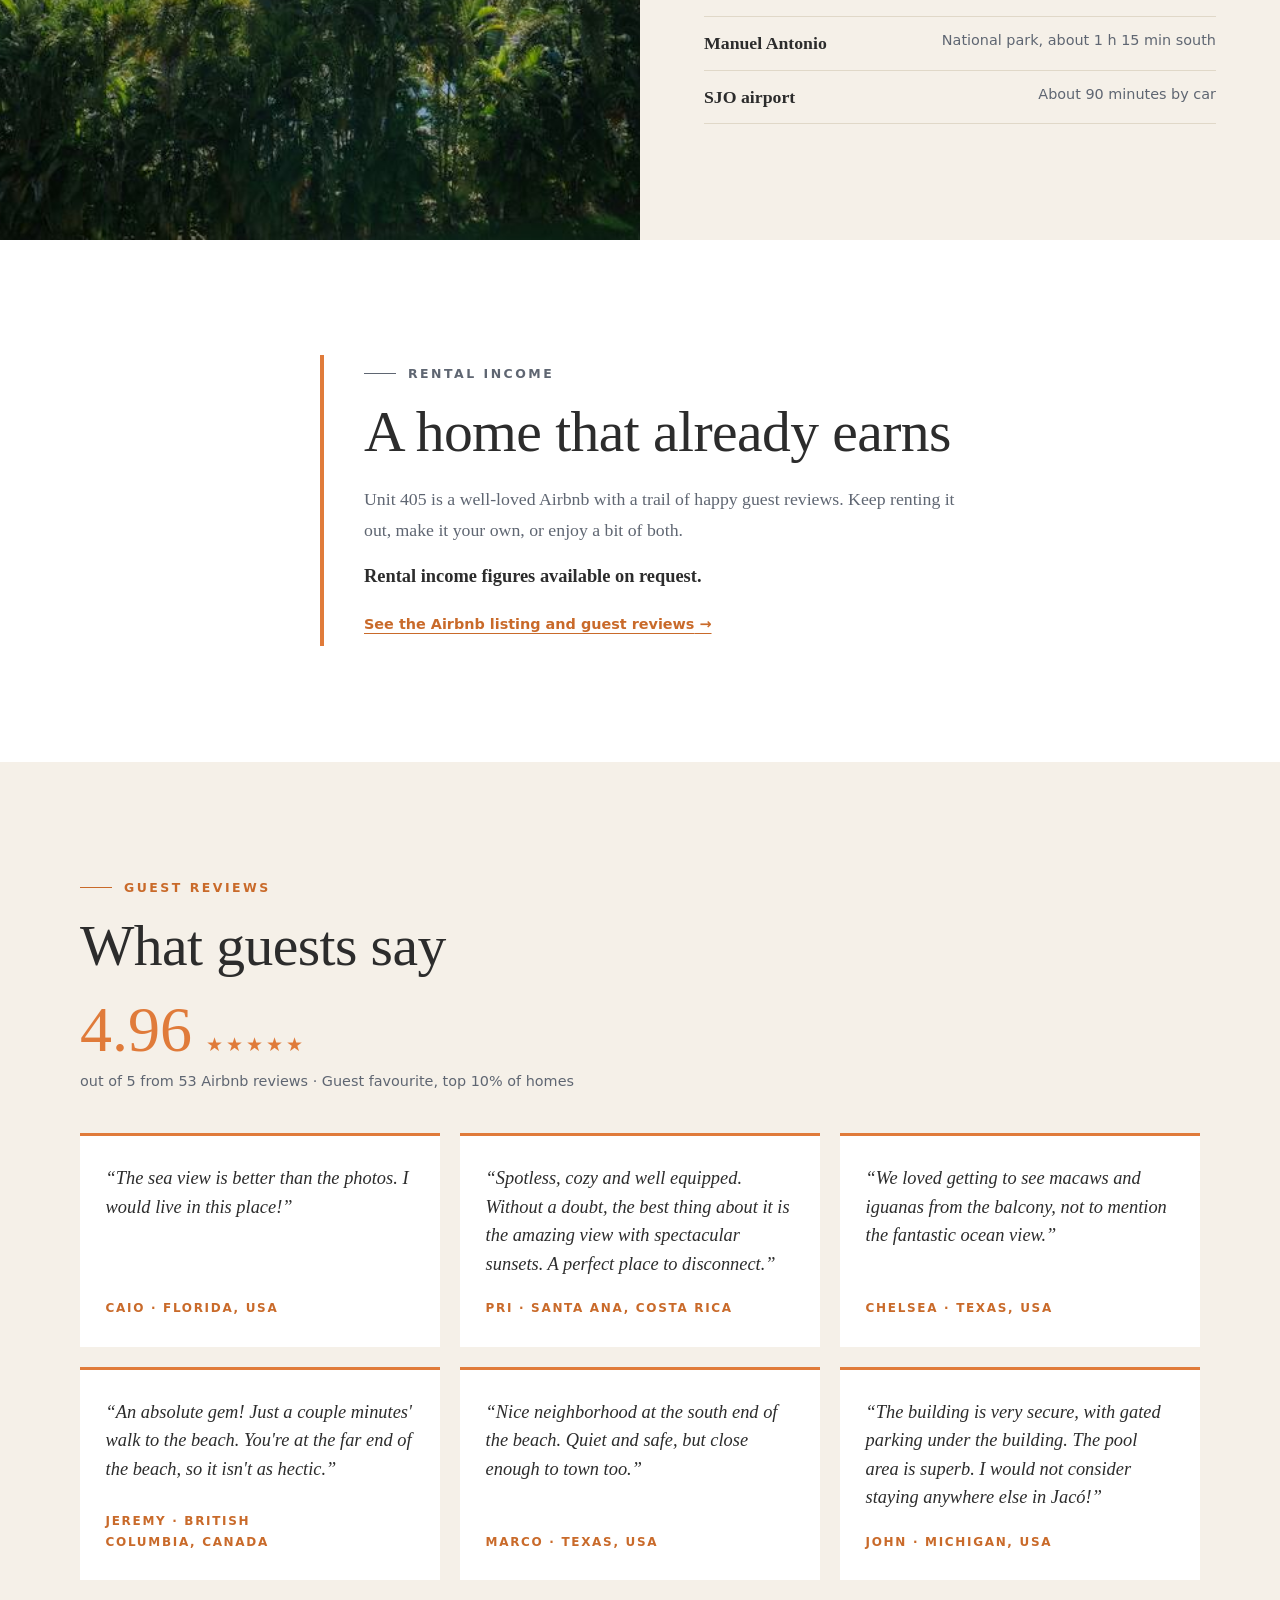
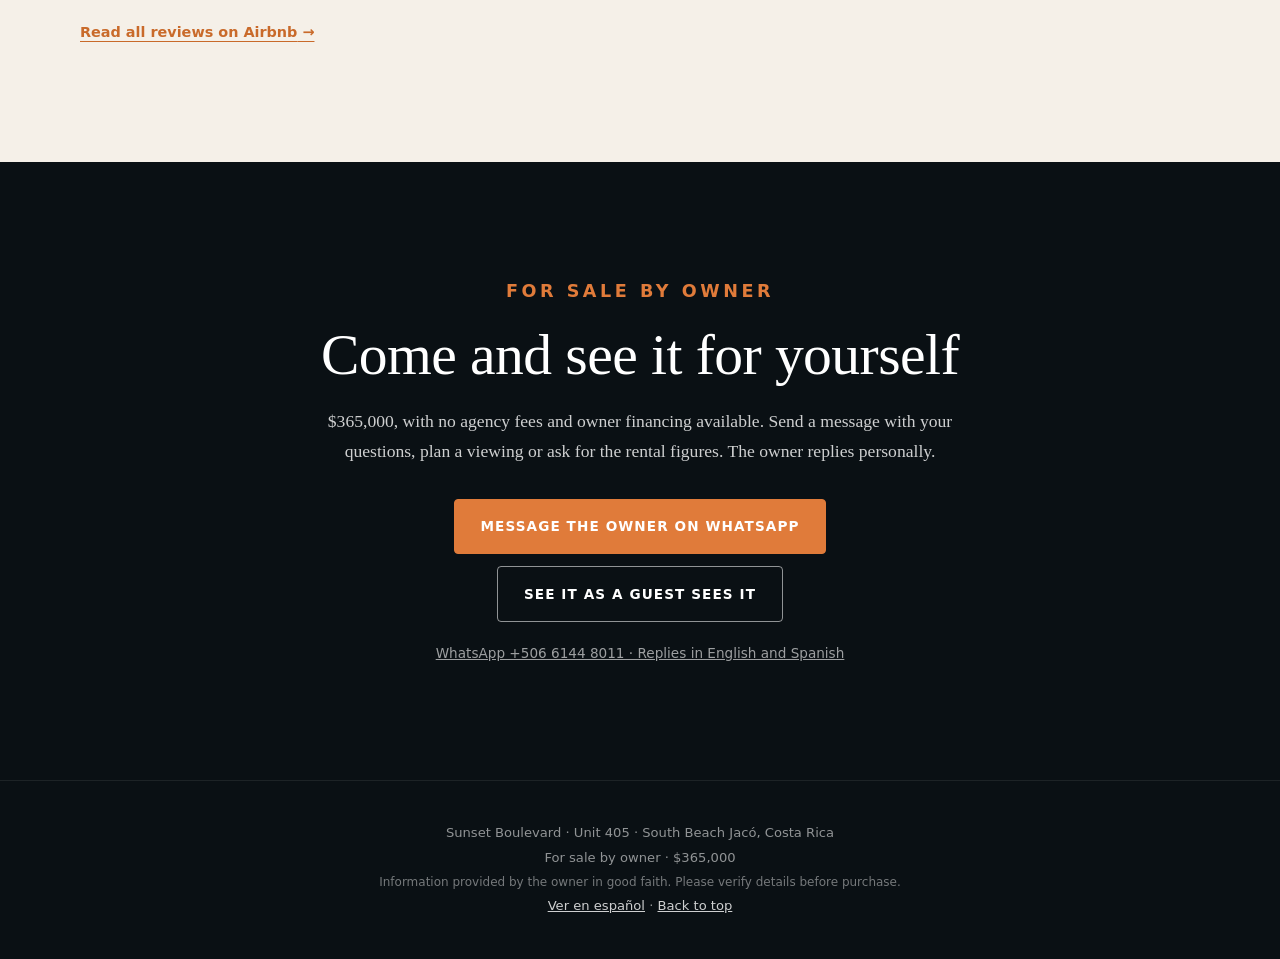
==== commit 59dbf6b5: "Guest reviews section: 4.96 from 53 Airbnb reviews + six quotes (EN + ES) Co-Authored-By: Claude Opu" ====
--- a/index.html
+++ b/index.html
@@ -234,6 +234,22 @@
   </div>
 </section>
 
+<section class="sec sand reviews" id="reviews">
+  <div class="wrap">
+    <p class="tag ">Guest reviews</p><h2>What guests say</h2>
+    <p class="rv-score"><span class="rv-n">4.96</span><span class="rv-stars" aria-hidden="true">★★★★★</span><span class="rv-line">out of 5 from 53 Airbnb reviews · Guest favourite, top 10% of homes</span></p>
+    <ul class="rv" role="list">
+      <li><blockquote><p>“The sea view is better than the photos. I would live in this place!”</p></blockquote><p class="rv-who">Caio · Florida, USA</p></li>
+      <li><blockquote><p>“Spotless, cozy and well equipped. Without a doubt, the best thing about it is the amazing view with spectacular sunsets. A perfect place to disconnect.”</p></blockquote><p class="rv-who">Pri · Santa Ana, Costa Rica</p></li>
+      <li><blockquote><p>“We loved getting to see macaws and iguanas from the balcony, not to mention the fantastic ocean view.”</p></blockquote><p class="rv-who">Chelsea · Texas, USA</p></li>
+      <li><blockquote><p>“An absolute gem! Just a couple minutes' walk to the beach. You're at the far end of the beach, so it isn't as hectic.”</p></blockquote><p class="rv-who">Jeremy · British Columbia, Canada</p></li>
+      <li><blockquote><p>“Nice neighborhood at the south end of the beach. Quiet and safe, but close enough to town too.”</p></blockquote><p class="rv-who">Marco · Texas, USA</p></li>
+      <li><blockquote><p>“The building is very secure, with gated parking under the building. The pool area is superb. I would not consider staying anywhere else in Jacó!”</p></blockquote><p class="rv-who">John · Michigan, USA</p></li>
+    </ul>
+    <a class="text-link" href="https://www.airbnb.com/rooms/1527613334489602829#reviews" target="_blank" rel="noopener">Read all reviews on Airbnb<span class="sr"> (opens Airbnb in a new tab)</span> →</a>
+  </div>
+</section>
+
 <section class="cta" id="contact">
   <div class="wrap narrow">
     <p class="tag on-dark">For sale by owner</p><h2>Come and see it for yourself</h2>
--- a/site.css
+++ b/site.css
@@ -228,3 +228,14 @@
 .lb-prev { left: 1rem; top: 50%; transform: translateY(-50%); }
 .lb-next { right: 1rem; top: 50%; transform: translateY(-50%); }
 @media (max-width: 40em) { .lb-prev, .lb-next { top: auto; bottom: 1rem; transform: none; } .lb-prev { left: calc(50% - 3.5rem); } .lb-next { right: calc(50% - 3.5rem); } }
+
+/* Guest reviews */
+.rv-score { display: flex; flex-wrap: wrap; align-items: baseline; gap: 0.4rem 0.9rem; margin: 0.5rem 0 2.5rem; }
+.rv-n { font-size: clamp(2.4rem, 1.8rem + 3vw, 4rem); color: var(--sunset); line-height: 1; }
+.rv-stars { color: var(--sunset); font-size: 1.2rem; letter-spacing: 0.15em; }
+.rv-line { flex-basis: 100%; font-family: var(--sans); font-size: 0.9rem; color: var(--muted); }
+.rv { list-style: none; padding: 0; margin: 0 0 2.25rem; display: grid; gap: 1.25rem; grid-template-columns: repeat(auto-fit, minmax(min(100%, 20rem), 1fr)); }
+.rv li { background: var(--white); padding: 1.75rem 1.6rem; border-top: 0.2rem solid var(--sunset); display: flex; flex-direction: column; justify-content: space-between; gap: 1.25rem; }
+.rv blockquote { margin: 0; }
+.rv blockquote p { font-size: 1.15rem; line-height: 1.55; font-style: italic; }
+.rv-who { font-family: var(--sans); font-size: 0.75rem; font-weight: 600; letter-spacing: 0.14em; text-transform: uppercase; color: var(--sunset-deep); }
